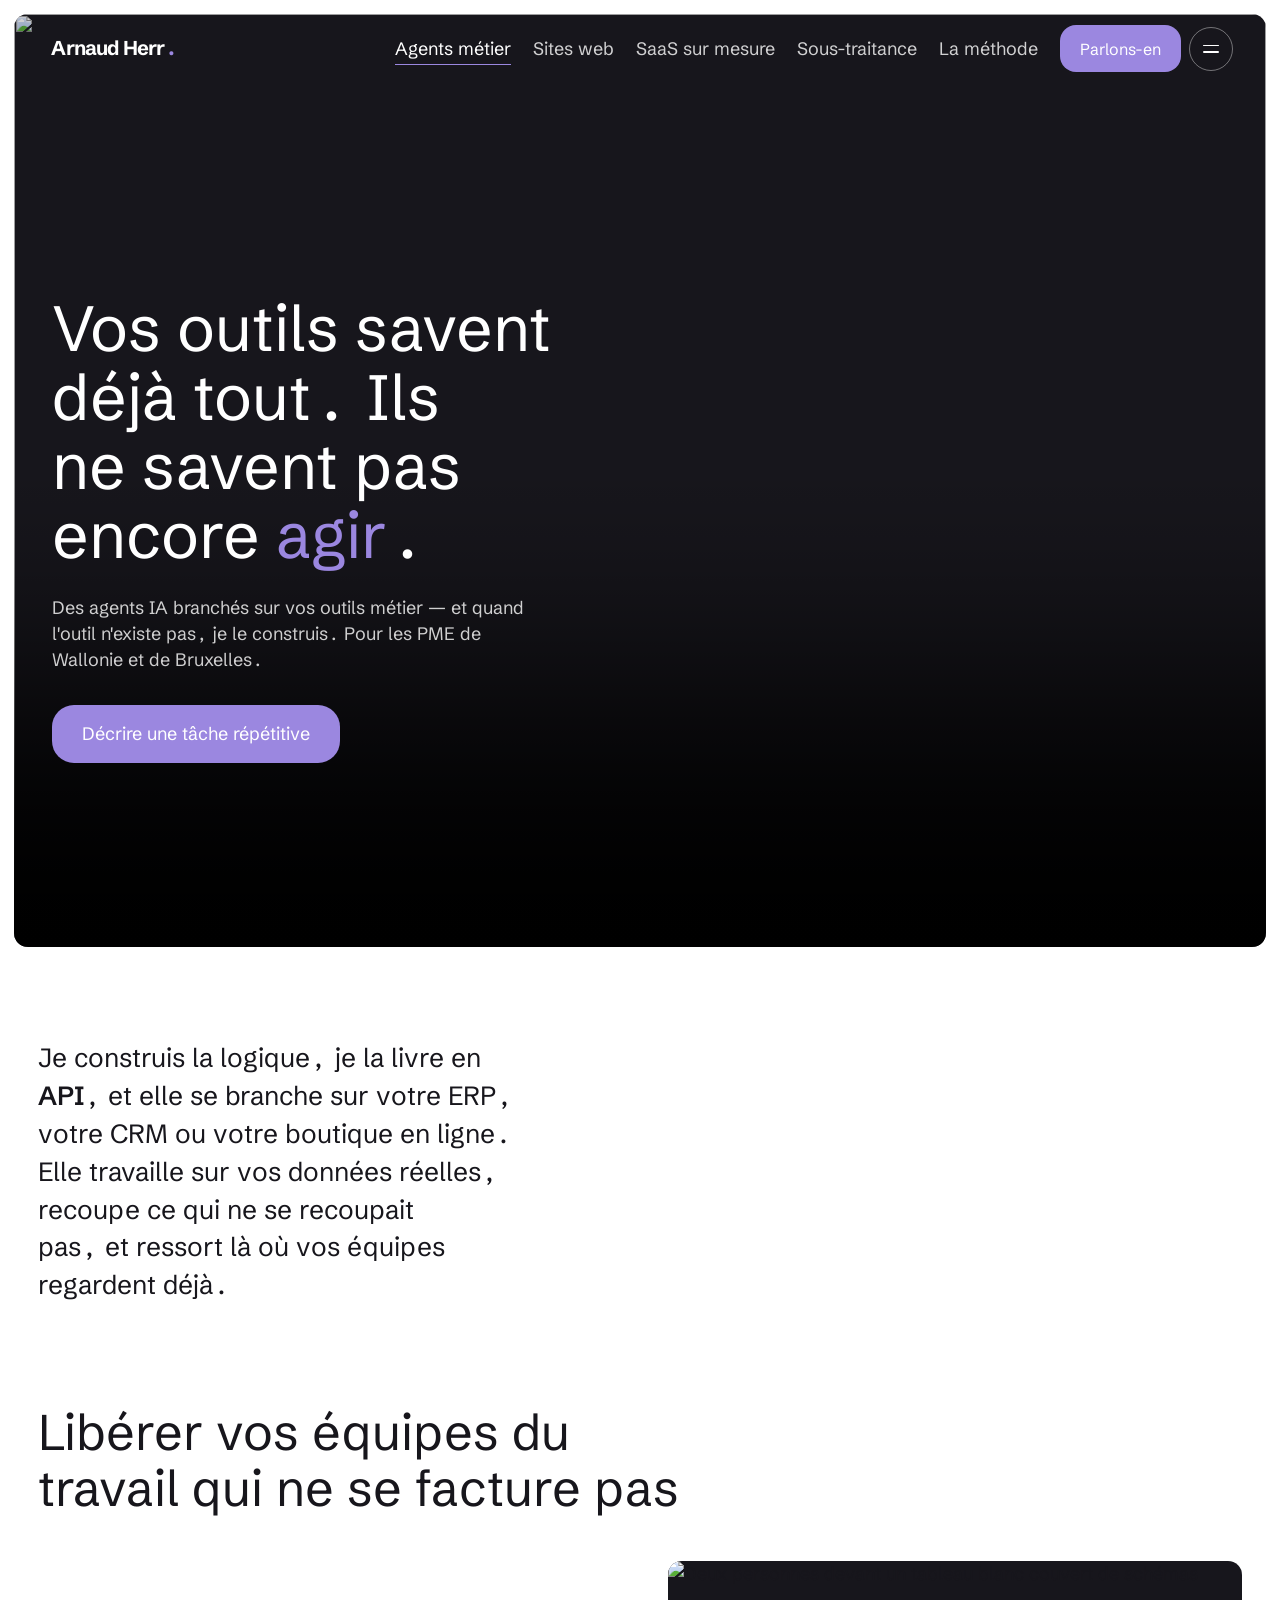
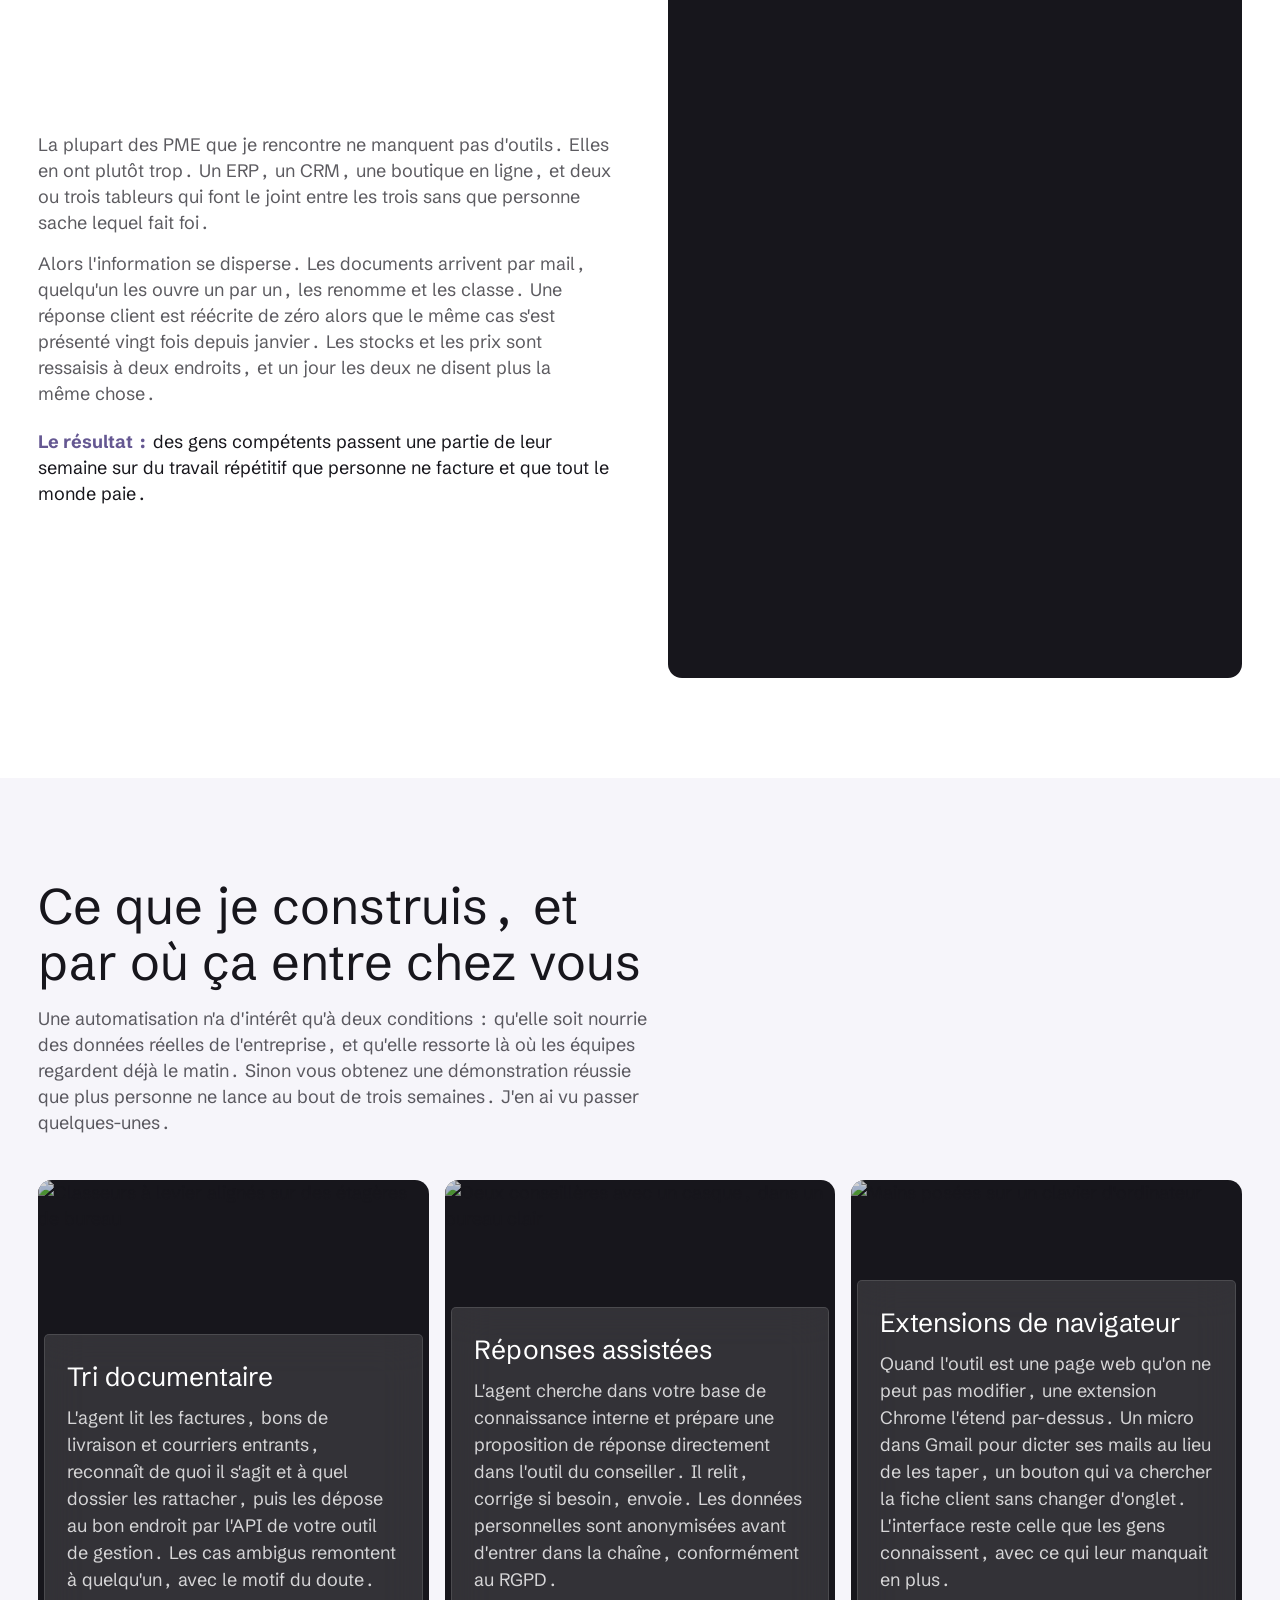
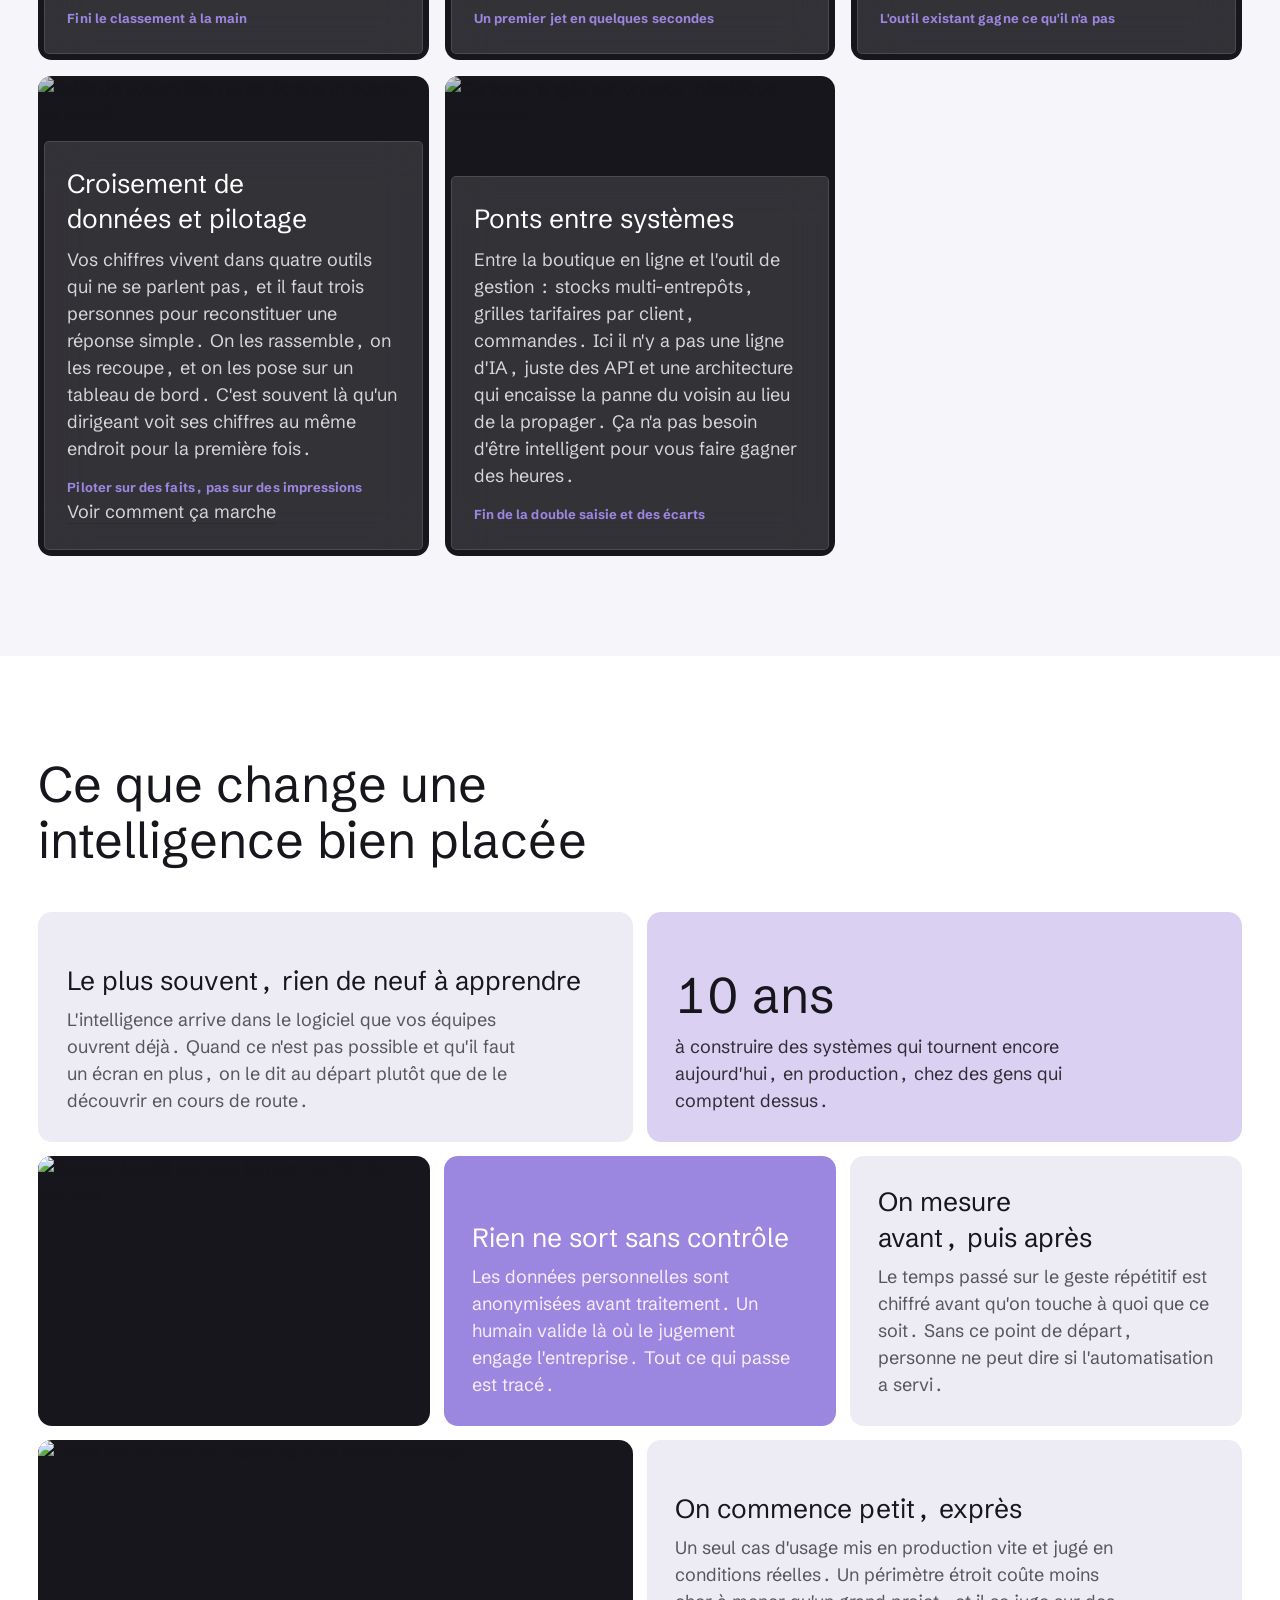
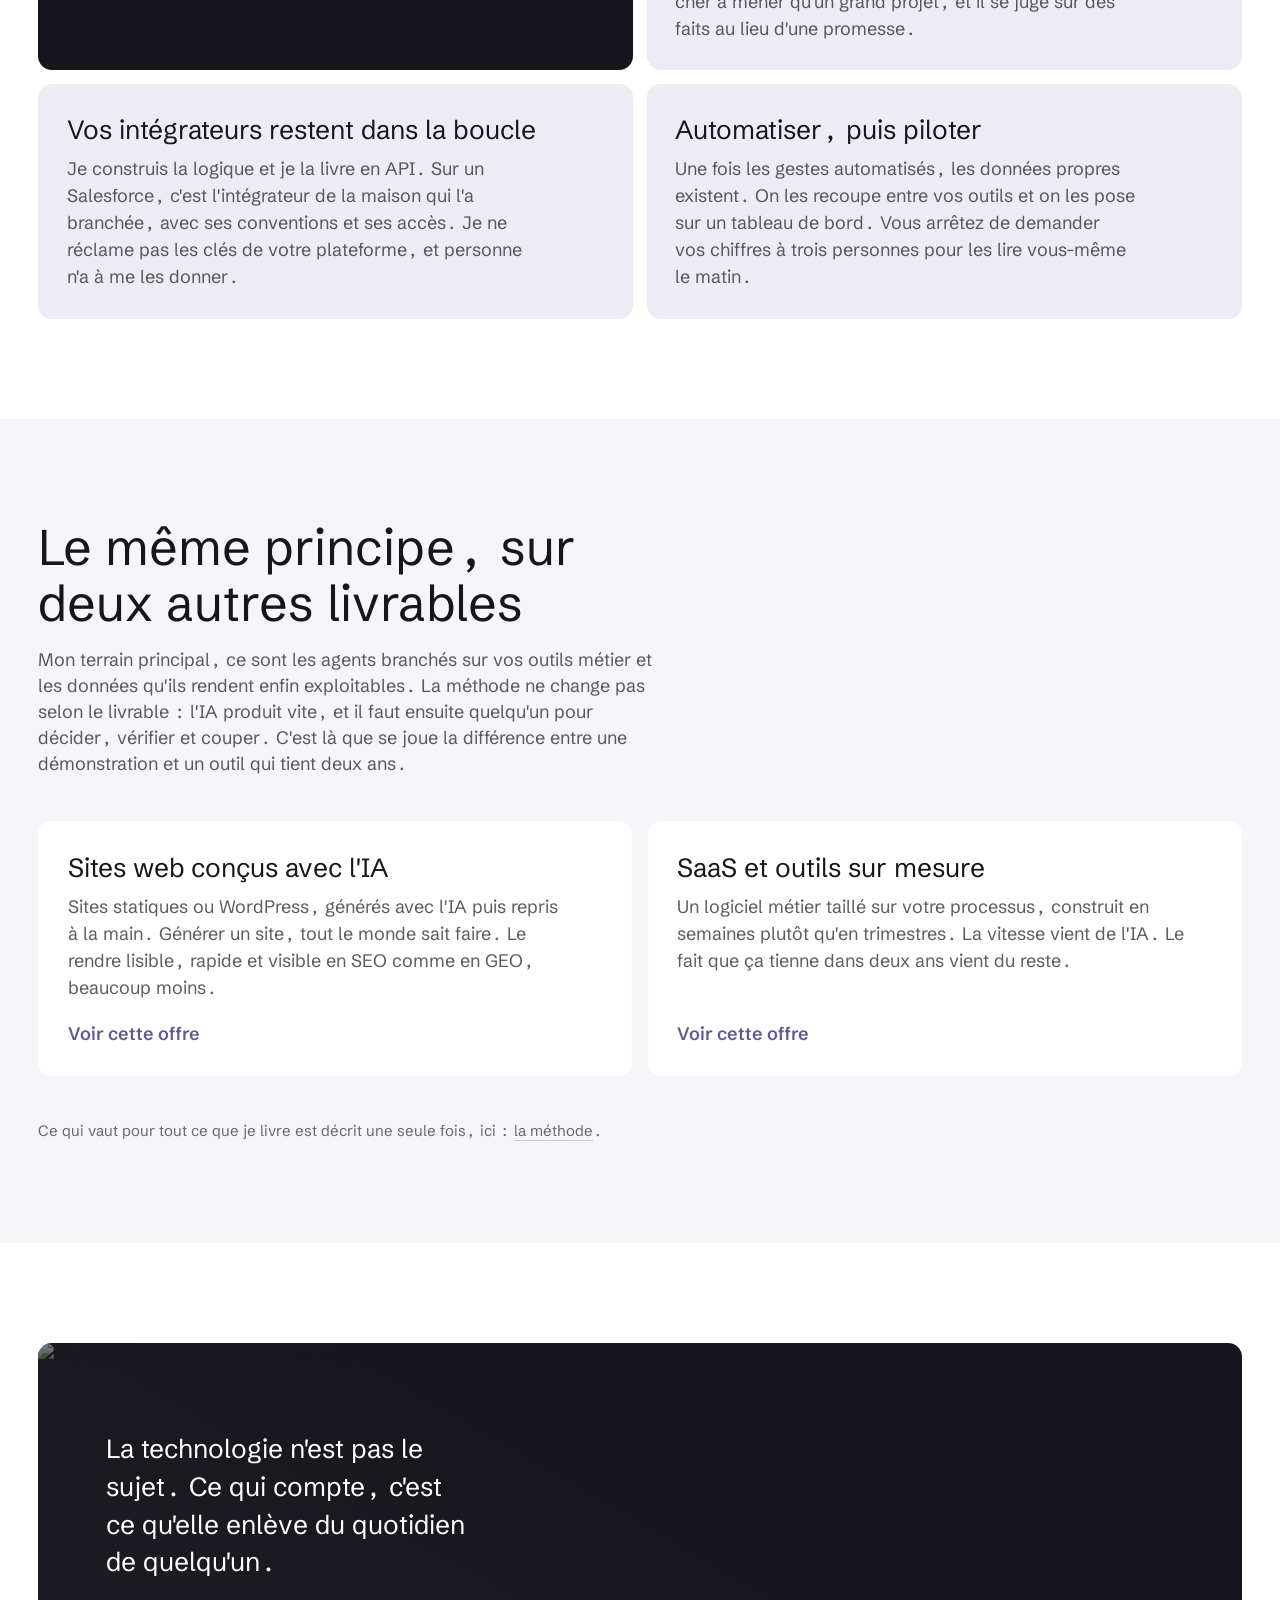
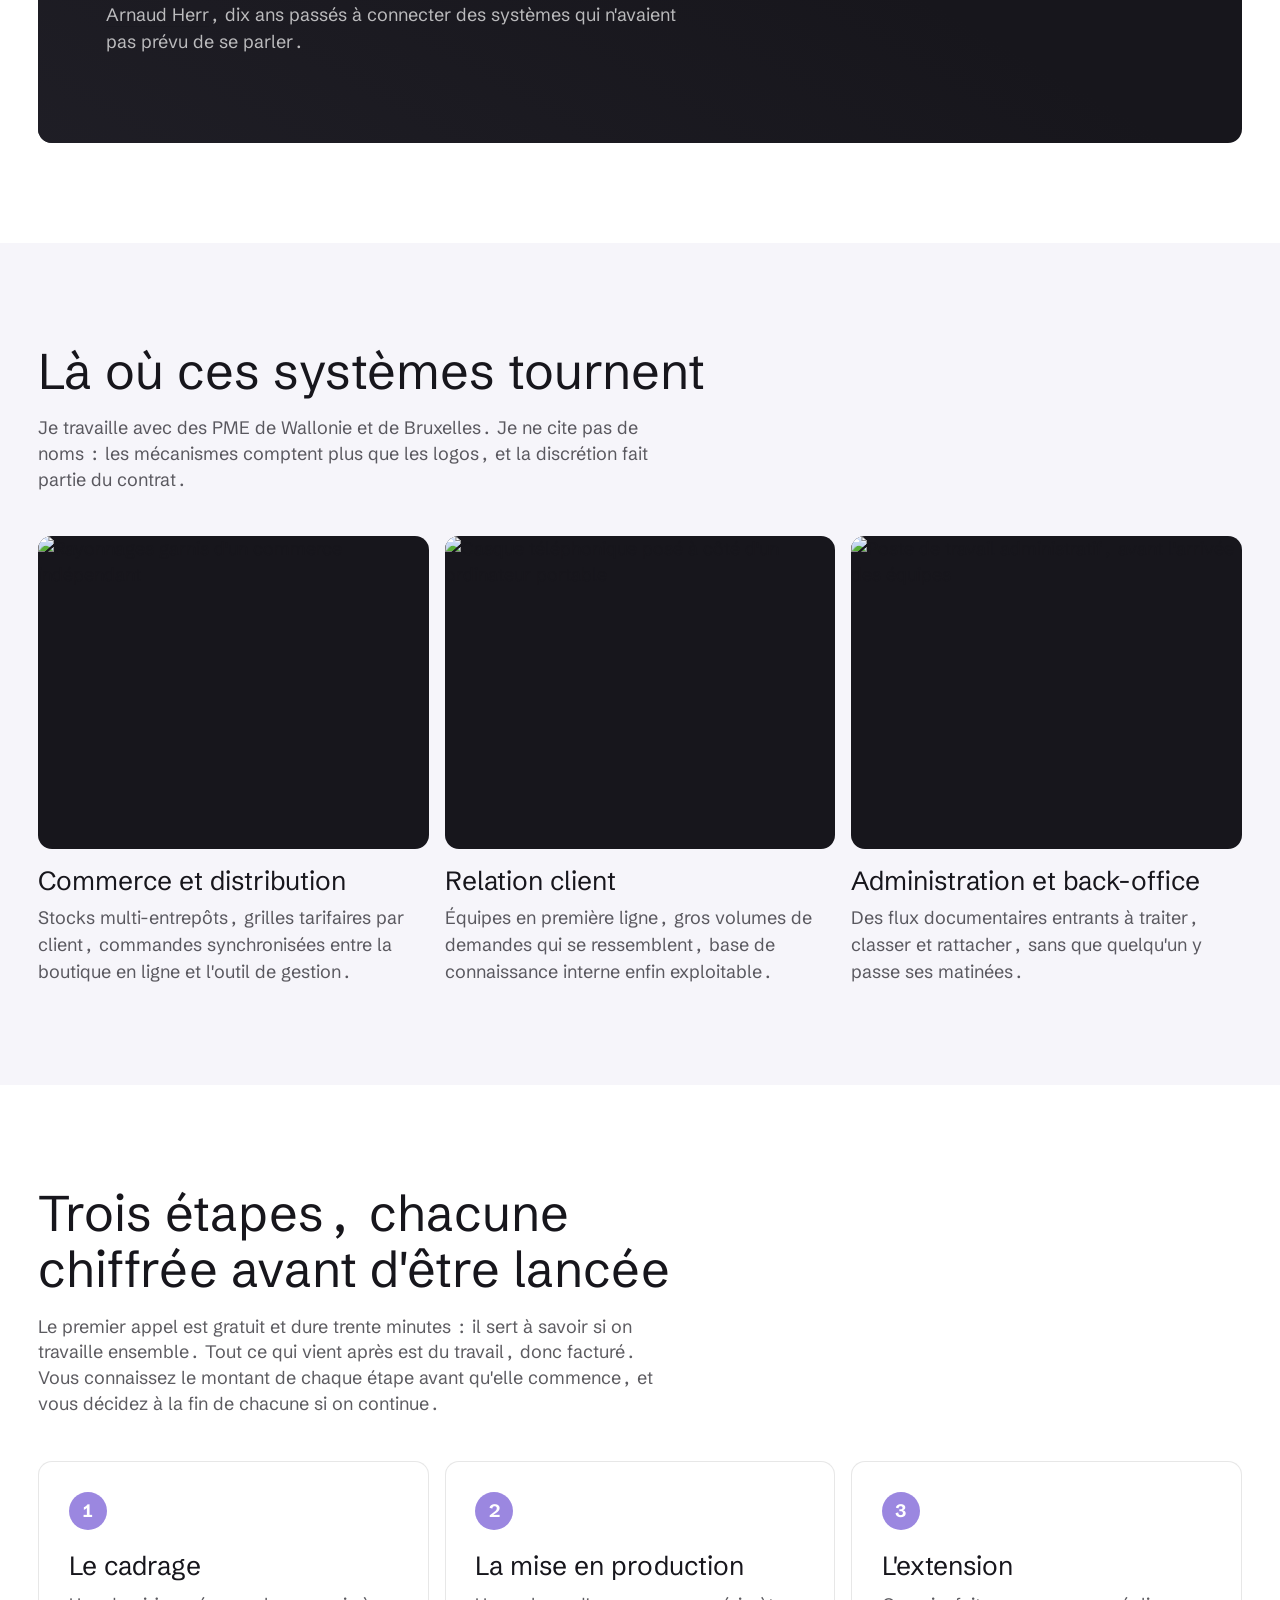
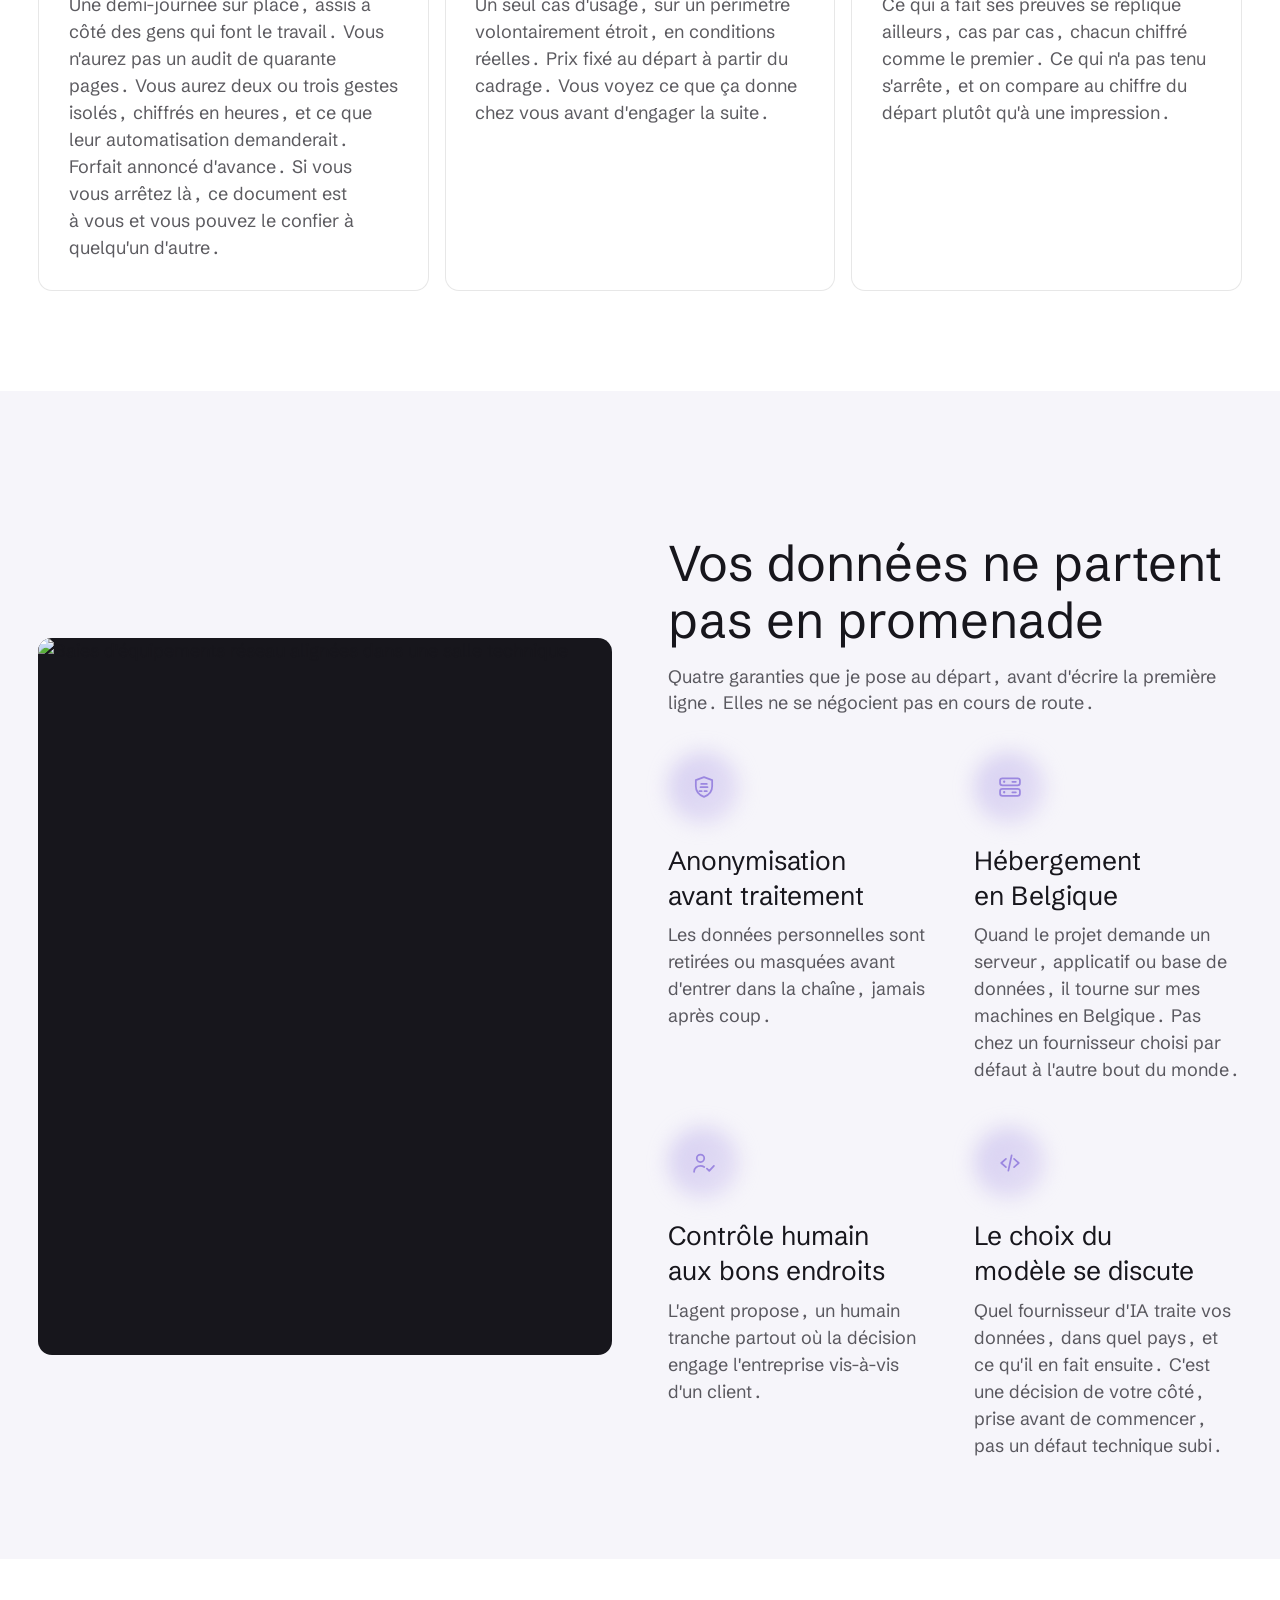
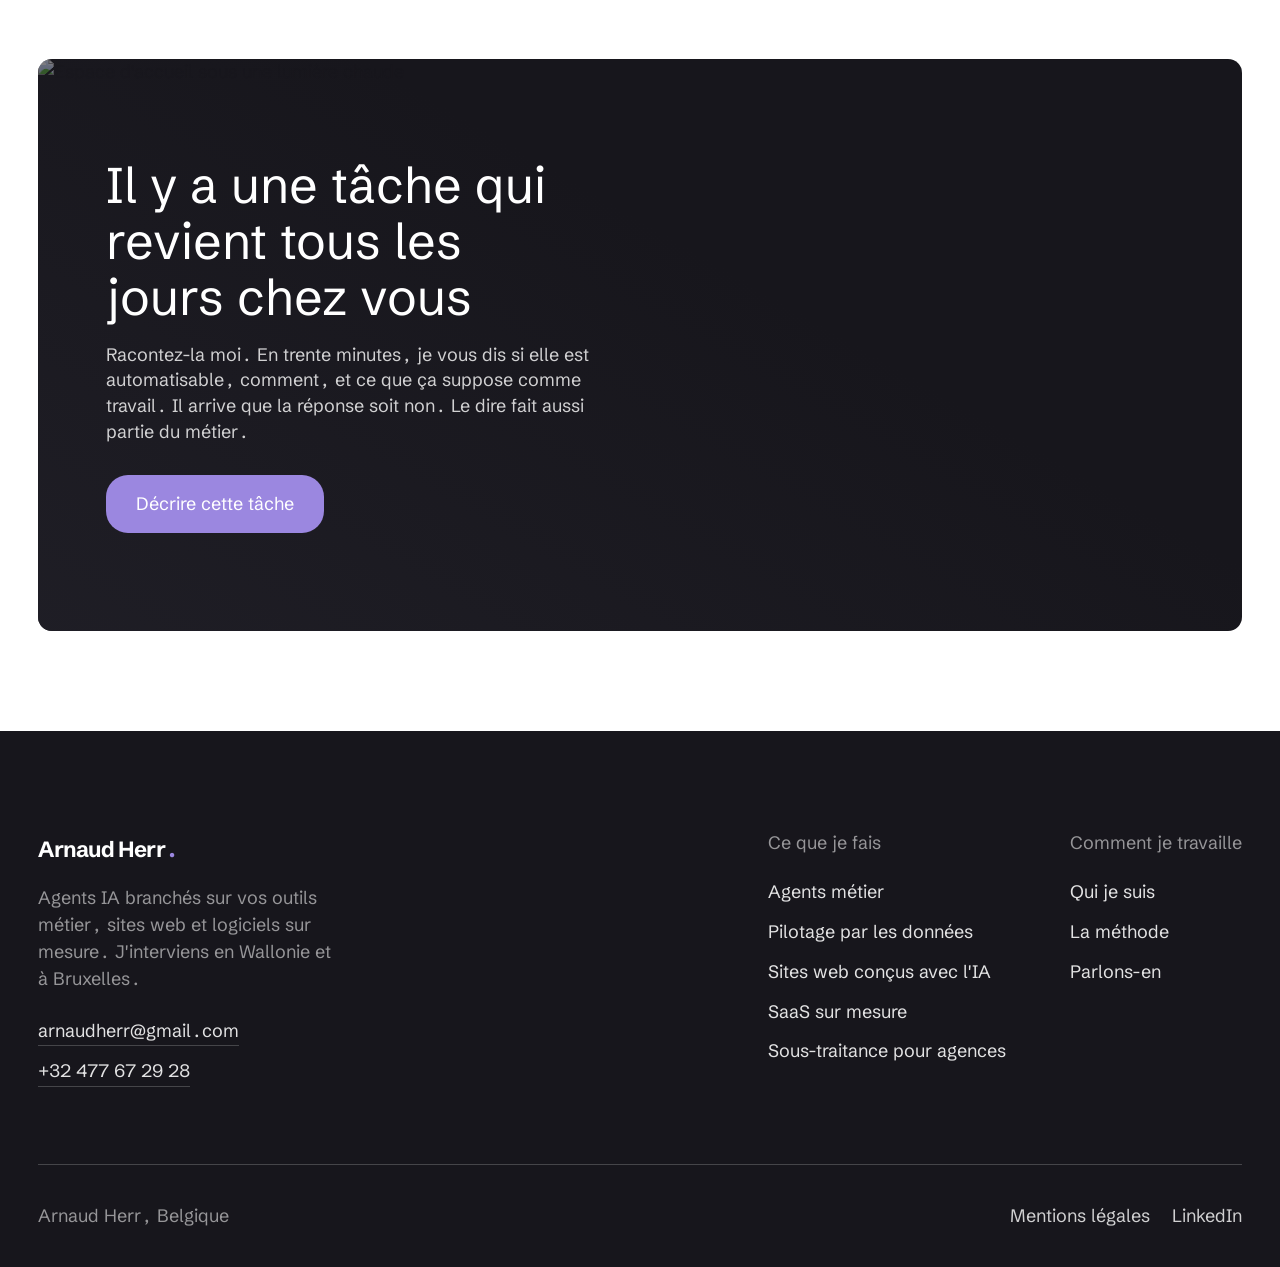
==== index.html @ 19b4d80e "Accueil : recentrer la vitrine sur le client final La rangée d'offres s'adressait à deux lecteurs à " ====
<!DOCTYPE html>
<html lang="fr">
<head>
<meta charset="UTF-8">
<meta name="viewport" content="width=device-width, initial-scale=1">
<meta name="color-scheme" content="light only">
<meta name="theme-color" content="#1B1B19">

<title>Agents IA pour ERP et CRM | Arnaud Herr, Belgique</title>
<meta name="description" content="Agents IA livrés en API pour ERP, CRM et boutique en ligne : tri documentaire, réponses assistées, extensions de navigateur, croisement de données et tableau de bord.">
<meta name="author" content="Arnaud Herr">
<meta name="robots" content="index, follow, max-image-preview:large, max-snippet:-1">

<!-- ⚠️ URL canonique du site : la seule valeur à changer si un nom de domaine
     propre remplace GitHub Pages (à répercuter dans sitemap.xml et robots.txt). -->
<link rel="canonical" href="https://paperstrip.github.io/website/">

<meta property="og:type" content="website">
<meta property="og:locale" content="fr_BE">
<meta property="og:site_name" content="Arnaud Herr">
<meta property="og:url" content="https://paperstrip.github.io/website/">
<meta property="og:title" content="Agents IA pour ERP et CRM | Arnaud Herr, Belgique">
<meta property="og:description" content="Agents IA livrés en API pour ERP, CRM et boutique en ligne : tri documentaire, réponses assistées, extensions de navigateur, croisement de données et tableau de bord.">
<meta property="og:image" content="https://paperstrip.github.io/website/assets/og.jpg">
<meta property="og:image:width" content="1200">
<meta property="og:image:height" content="630">
<meta property="og:image:alt" content="Arnaud Herr, agents IA branchés sur vos outils métier.">
<meta name="twitter:card" content="summary_large_image">
<meta name="twitter:title" content="Agents IA pour ERP et CRM | Arnaud Herr, Belgique">
<meta name="twitter:description" content="Agents IA livrés en API pour ERP, CRM et boutique en ligne : tri documentaire, réponses assistées, extensions de navigateur, croisement de données et tableau de bord.">
<meta name="twitter:image" content="https://paperstrip.github.io/website/assets/og.jpg">

<link rel="preload" href="assets/fonts/sg-latin.woff2" as="font" type="font/woff2" crossorigin>
<link rel="preconnect" href="https://images.unsplash.com" crossorigin>

<link rel="stylesheet" href="assets/site.css">

<script type="application/ld+json">
{
 "@context": "https://schema.org",
 "@graph": [
  {
   "@type": "WebSite",
   "@id": "https://paperstrip.github.io/website/#website",
   "url": "https://paperstrip.github.io/website/",
   "name": "Arnaud Herr",
   "inLanguage": "fr-BE",
   "publisher": {
    "@id": "https://paperstrip.github.io/website/#person"
   },
   "about": {
    "@id": "https://paperstrip.github.io/website/#service"
   }
  },
  {
   "@type": "Person",
   "@id": "https://paperstrip.github.io/website/#person",
   "name": "Arnaud Herr",
   "jobTitle": "Intégrateur d'agents IA et de systèmes métier",
   "description": "Basé en Belgique, dix ans à connecter des systèmes métier. Construit la logique agentique et la livre en API, que l'équipe ou l'intégrateur en place branche sur l'ERP, le CRM ou la boutique en ligne. Croise les données et les remonte sur un tableau de bord. Intervient en Wallonie et à Bruxelles.",
   "url": "https://paperstrip.github.io/website/",
   "email": "mailto:arnaudherr@gmail.com",
   "image": {
    "@type": "ImageObject",
    "url": "https://paperstrip.github.io/website/assets/og.jpg"
   },
   "sameAs": [
    "https://www.linkedin.com/in/arnaud-herr/"
   ],
   "address": {
    "@type": "PostalAddress",
    "addressCountry": "BE"
   },
   "nationality": {
    "@type": "Country",
    "name": "Belgique"
   },
   "knowsLanguage": [
    "fr"
   ],
   "knowsAbout": [
    "Intégration d'agents IA",
    "Automatisation des tâches répétitives",
    "ERP",
    "CRM",
    "Interopérabilité entre systèmes",
    "RGPD",
    "Développement de logiciels métier sur mesure",
    "WordPress",
    "Sites web statiques",
    "Référencement naturel",
    "Generative Engine Optimization"
   ],
   "telephone": "+32477672928"
  },
  {
   "@type": "ProfessionalService",
   "@id": "https://paperstrip.github.io/website/#service",
   "name": "Arnaud Herr, intégration d'agents IA",
   "description": "Intégration d'agents IA dans les outils métier existants : ERP, CRM, boutique en ligne. Sites web sur mesure et logiciels métier, pour PME en Belgique.",
   "url": "https://paperstrip.github.io/website/",
   "email": "mailto:arnaudherr@gmail.com",
   "image": {
    "@type": "ImageObject",
    "url": "https://paperstrip.github.io/website/assets/og.jpg"
   },
   "founder": {
    "@id": "https://paperstrip.github.io/website/#person"
   },
   "provider": {
    "@id": "https://paperstrip.github.io/website/#person"
   },
   "employee": {
    "@id": "https://paperstrip.github.io/website/#person"
   },
   "address": {
    "@type": "PostalAddress",
    "addressCountry": "BE"
   },
   "areaServed": [
    {
     "@type": "Country",
     "name": "Belgique"
    },
    {
     "@type": "AdministrativeArea",
     "name": "Wallonie"
    },
    {
     "@type": "AdministrativeArea",
     "name": "Région de Bruxelles-Capitale"
    }
   ],
   "availableLanguage": [
    "fr"
   ],
   "sameAs": [
    "https://www.linkedin.com/in/arnaud-herr/"
   ],
   "hasOfferCatalog": {
    "@type": "OfferCatalog",
    "name": "Domaines d'intervention",
    "itemListElement": [
     {
      "@type": "Offer",
      "itemOffered": {
       "@type": "Service",
       "name": "Tri documentaire automatisé",
       "description": "Un agent lit les documents entrants, les qualifie et les dépose au bon endroit dans l'ERP.",
       "areaServed": [
        {
         "@type": "Country",
         "name": "Belgique"
        },
        {
         "@type": "AdministrativeArea",
         "name": "Wallonie"
        },
        {
         "@type": "AdministrativeArea",
         "name": "Région de Bruxelles-Capitale"
        }
       ],
       "provider": {
        "@id": "https://paperstrip.github.io/website/#person"
       }
      }
     },
     {
      "@type": "Offer",
      "itemOffered": {
       "@type": "Service",
       "name": "Réponses client assistées par IA",
       "description": "Proposition de réponse générée depuis la base de connaissance interne, validée par un humain.",
       "areaServed": [
        {
         "@type": "Country",
         "name": "Belgique"
        },
        {
         "@type": "AdministrativeArea",
         "name": "Wallonie"
        },
        {
         "@type": "AdministrativeArea",
         "name": "Région de Bruxelles-Capitale"
        }
       ],
       "provider": {
        "@id": "https://paperstrip.github.io/website/#person"
       }
      }
     },
     {
      "@type": "Offer",
      "itemOffered": {
       "@type": "Service",
       "name": "Ponts entre systèmes",
       "description": "Synchronisation entre boutique en ligne et outil de gestion : stocks, prix, commandes.",
       "areaServed": [
        {
         "@type": "Country",
         "name": "Belgique"
        },
        {
         "@type": "AdministrativeArea",
         "name": "Wallonie"
        },
        {
         "@type": "AdministrativeArea",
         "name": "Région de Bruxelles-Capitale"
        }
       ],
       "provider": {
        "@id": "https://paperstrip.github.io/website/#person"
       }
      }
     },
     {
      "@type": "Offer",
      "itemOffered": {
       "@type": "Service",
       "name": "Sites web sur mesure conçus avec l'IA",
       "description": "Sites statiques ou WordPress générés avec l'IA puis repris à la main.",
       "url": "https://paperstrip.github.io/website/sites-web-ia/",
       "areaServed": [
        {
         "@type": "Country",
         "name": "Belgique"
        },
        {
         "@type": "AdministrativeArea",
         "name": "Wallonie"
        },
        {
         "@type": "AdministrativeArea",
         "name": "Région de Bruxelles-Capitale"
        }
       ],
       "provider": {
        "@id": "https://paperstrip.github.io/website/#person"
       }
      }
     },
     {
      "@type": "Offer",
      "itemOffered": {
       "@type": "Service",
       "name": "Logiciels métier sur mesure",
       "description": "Applications métier construites avec l'IA puis durcies : cas limites traités et tests là où une erreur coûte de l'argent.",
       "url": "https://paperstrip.github.io/website/saas-sur-mesure/",
       "areaServed": [
        {
         "@type": "Country",
         "name": "Belgique"
        },
        {
         "@type": "AdministrativeArea",
         "name": "Wallonie"
        },
        {
         "@type": "AdministrativeArea",
         "name": "Région de Bruxelles-Capitale"
        }
       ],
       "provider": {
        "@id": "https://paperstrip.github.io/website/#person"
       }
      }
     }
    ]
   },
   "telephone": "+32477672928"
  },
  {
   "@type": "WebPage",
   "@id": "https://paperstrip.github.io/website/#webpage",
   "url": "https://paperstrip.github.io/website/",
   "name": "Agents IA pour ERP et CRM | Arnaud Herr, Belgique",
   "description": "Agents IA livrés en API pour ERP, CRM et boutique en ligne : tri documentaire, réponses assistées, extensions de navigateur, croisement de données et tableau de bord.",
   "isPartOf": {
    "@id": "https://paperstrip.github.io/website/#website"
   },
   "inLanguage": "fr-BE",
   "dateModified": "2026-08-30T11:55:27+00:00",
   "primaryImageOfPage": {
    "@type": "ImageObject",
    "url": "https://paperstrip.github.io/website/assets/og.jpg",
    "width": 1200,
    "height": 630
   },
   "about": {
    "@id": "https://paperstrip.github.io/website/#service"
   }
  }
 ]
}
</script>
</head>
<body>

<a class="skip" href="#main">Aller au contenu</a>

<header class="site-header" id="siteHeader">
  <div class="wrap">
    <div class="nav-in">
      <a href="" class="logo">Arnaud Herr<span>.</span></a>
      <div class="nav-right">
        <nav class="nav-links" aria-label="Navigation principale">
          <a href="./" aria-current="page">Agents métier</a>
          <a href="sites-web-ia/">Sites web</a>
          <a href="saas-sur-mesure/">SaaS sur mesure</a>
          <a href="sous-traitance/">Sous-traitance</a>
          <a href="ia-maitrisee/">La méthode</a>
        </nav>
        <a href="contact/" class="btn btn-sm">Parlons-en</a>
        <button class="burger" id="burger" type="button" aria-expanded="false" aria-controls="megaMenu" aria-label="Ouvrir le menu">
          <span></span><span></span>
        </button>
      </div>
    </div>
    <div class="megamenu" id="megaMenu" role="dialog" aria-modal="true" aria-label="Menu principal" aria-hidden="true">
      <div class="wrap">
        <nav class="mega-nav" aria-label="Pages du site">
        <a href="./" class="mega-anim" aria-current="page">
          <span class="i">01</span>
          <span class="t">Agents métier</span>
          <span class="d">La logique agentique livrée en API, branchée sur vos outils métier.</span>
        </a>
        <a href="sites-web-ia/" class="mega-anim">
          <span class="i">02</span>
          <span class="t">Sites web</span>
          <span class="d">Statiques ou WordPress. Générés avec l'IA, puis repris à la main.</span>
        </a>
        <a href="saas-sur-mesure/" class="mega-anim">
          <span class="i">03</span>
          <span class="t">SaaS sur mesure</span>
          <span class="d">Un outil taillé sur votre processus, construit en semaines.</span>
        </a>
        <a href="sous-traitance/" class="mega-anim">
          <span class="i">04</span>
          <span class="t">Sous-traitance</span>
          <span class="d">Renfort technique en marque blanche pour agences et sociétés de services.</span>
        </a>
        <a href="ia-maitrisee/" class="mega-anim">
          <span class="i">05</span>
          <span class="t">La méthode</span>
          <span class="d">La méthode derrière les offres : diriger, contraindre, vérifier, couper.</span>
        </a>
        <a href="a-propos/" class="mega-anim">
          <span class="i">06</span>
          <span class="t">Qui je suis</span>
          <span class="d">Dix ans à connecter des systèmes métier, en Wallonie et à Bruxelles.</span>
        </a>
        <a href="contact/" class="mega-anim">
          <span class="i">07</span>
          <span class="t">Parlons-en</span>
          <span class="d">Trente minutes au téléphone, une réponse franche, sans engagement.</span>
        </a>
        </nav>
        <div class="mega-apart">
          <span class="lbl">Notre produit</span>
          <a href="pilotage-donnees/" class="mega-anim">
            <span class="t">Pilotage par les données</span>
            <span class="d">Vos chiffres croisés avec le contexte extérieur, interrogeables en français.</span>
          </a>
        </div>
        <div class="mega-foot">
          <div>
            <p class="lbl">Écrire</p>
            <a href="mailto:arnaudherr@gmail.com">arnaudherr@gmail.com</a>
          </div>
          <div>
            <p class="lbl">Appeler</p>
            <a href="tel:+32477672928">+32 477 67 29 28</a>
          </div>
          <div>
            <p class="lbl">Suivre</p>
            <a href="https://www.linkedin.com/in/arnaud-herr/" rel="noopener">LinkedIn</a>
          </div>
          <div>
            <p class="lbl">Basé en</p>
            <span>Belgique</span>
          </div>
        </div>
      </div>
    </div>
  </div>
</header>

<main id="main">

  <section class="hero" aria-labelledby="hero-title">
    <div class="hero-bg">
      <img src="https://images.unsplash.com/photo-1680781336783-8382d382e892?auto=format&fit=crop&w=1900&q=80"
           width="1900" height="1267" fetchpriority="high" decoding="async" referrerpolicy="no-referrer" alt="">
    </div>

    <div class="hero-content">
      <div class="wrap">
        <h1 id="hero-title" data-rv>Vos outils savent déjà tout. Ils ne savent pas encore <em>agir</em>.</h1>

        <p class="hero-line" data-rv>Des agents IA branchés sur vos outils métier — et quand l'outil
        n'existe pas, je le construis. Pour les PME de Wallonie et de Bruxelles.</p>

        <p data-rv><a href="contact/" class="btn btn-block">Décrire une tâche répétitive</a></p>
      </div>
    </div>

  </section>

  <div class="wrap subline">
    <p data-rv>Je construis la logique, je la livre en <b>API</b>, et elle se branche sur votre ERP, votre CRM ou votre boutique en ligne. Elle travaille sur vos données réelles, recoupe ce qui ne se recoupait pas, et ressort là où vos équipes regardent déjà.</p>
  </div>

  <section id="constat" aria-labelledby="constat-title">
    <div class="wrap">
      <h2 class="sec-head" id="constat-title" data-rv>Libérer vos équipes du travail qui ne se facture pas</h2>
      <div class="duo">
        <div class="prose" data-rv>
          <p>La plupart des PME que je rencontre ne manquent pas d'outils. Elles en ont plutôt trop. Un ERP, un CRM, une boutique en ligne, et deux ou trois tableurs qui font le joint entre les trois sans que personne sache lequel fait foi.</p>
          <p>Alors l'information se disperse. Les documents arrivent par mail, quelqu'un les ouvre un par un, les renomme et les classe. Une réponse client est réécrite de zéro alors que le même cas s'est présenté vingt fois depuis janvier. Les stocks et les prix sont ressaisis à deux endroits, et un jour les deux ne disent plus la même chose.</p>
          <p class="res"><b>Le résultat :</b> des gens compétents passent une partie de leur semaine sur du travail répétitif que personne ne facture et que tout le monde paie.</p>
        </div>
        <div class="shot shot-4x5" data-rv="img">
          <img src="https://images.unsplash.com/photo-1532622785990-d2c36a76f5a6?auto=format&fit=crop&w=1000&q=80"
               width="1000" height="1250" loading="lazy" decoding="async" referrerpolicy="no-referrer"
               alt="Deux personnes devant un tableau blanc couvert de schémas">
        </div>
      </div>
    </div>
  </section>

  <section class="sec-soft" id="faire" aria-labelledby="faire-title">
    <div class="wrap">
      <h2 class="sec-head" id="faire-title" data-rv>Ce que je construis, et par où ça entre chez vous</h2>
      <p class="lead" data-rv>Une automatisation n'a d'intérêt qu'à deux conditions : qu'elle soit nourrie des données réelles de l'entreprise, et qu'elle ressorte là où les équipes regardent déjà le matin. Sinon vous obtenez une démonstration réussie que plus personne ne lance au bout de trois semaines. J'en ai vu passer quelques-unes.</p>
      <p class="rail-hint">← Faites glisser</p>

      <ul class="rail">
        <li class="pcard" data-rv>
          <img src="https://images.unsplash.com/photo-1544396821-4dd40b938ad3?auto=format&fit=crop&w=900&q=80"
               width="900" height="1200" loading="lazy" decoding="async" referrerpolicy="no-referrer"
               alt="Classeurs à levier alignés sur des étagères de bureau">
          <div class="pcard-panel">
            <h3>Tri documentaire</h3>
            <p>L'agent lit les factures, bons de livraison et courriers entrants, reconnaît de quoi il s'agit et à quel dossier les rattacher, puis les dépose au bon endroit par l'API de votre outil de gestion. Les cas ambigus remontent à quelqu'un, avec le motif du doute.</p>
            <p class="out">Fini le classement à la main</p>
          </div>
        </li>

        <li class="pcard" data-rv>
          <img src="https://images.unsplash.com/photo-1626863905121-3b0c0ed7b94c?auto=format&fit=crop&w=900&q=80"
               width="900" height="1200" loading="lazy" decoding="async" referrerpolicy="no-referrer"
               alt="Deux conseillères avec un casque, dans un bureau clair">
          <div class="pcard-panel">
            <h3>Réponses assistées</h3>
            <p>L'agent cherche dans votre base de connaissance interne et prépare une proposition de réponse directement dans l'outil du conseiller. Il relit, corrige si besoin, envoie. Les données personnelles sont anonymisées avant d'entrer dans la chaîne, conformément au RGPD.</p>
            <p class="out">Un premier jet en quelques secondes</p>
          </div>
        </li>

        <li class="pcard" data-rv>
          <img src="https://images.unsplash.com/photo-1598007805442-51d4c5f83236?auto=format&fit=crop&w=900&q=80"
               width="900" height="1200" loading="lazy" decoding="async" referrerpolicy="no-referrer"
               alt="Mains posées sur un clavier d'ordinateur">
          <div class="pcard-panel">
            <h3>Extensions de navigateur</h3>
            <p>Quand l'outil est une page web qu'on ne peut pas modifier, une extension Chrome l'étend par-dessus. Un micro dans Gmail pour dicter ses mails au lieu de les taper, un bouton qui va chercher la fiche client sans changer d'onglet. L'interface reste celle que les gens connaissent, avec ce qui leur manquait en plus.</p>
            <p class="out">L'outil existant gagne ce qu'il n'a pas</p>
          </div>
        </li>

        <li class="pcard" data-rv>
          <img src="https://images.unsplash.com/photo-1639313521811-fdfb1c040ddb?auto=format&fit=crop&w=900&q=80"
               width="900" height="1200" loading="lazy" decoding="async" referrerpolicy="no-referrer"
               alt="Salle de supervision avec écrans et postes de travail">
          <div class="pcard-panel">
            <h3>Croisement de données et pilotage</h3>
            <p>Vos chiffres vivent dans quatre outils qui ne se parlent pas, et il faut trois personnes pour reconstituer une réponse simple. On les rassemble, on les recoupe, et on les pose sur un tableau de bord. C'est souvent là qu'un dirigeant voit ses chiffres au même endroit pour la première fois.</p>
            <p class="out">Piloter sur des faits, pas sur des impressions</p>
            <p><a class="lnk" href="pilotage-donnees/">Voir comment ça marche</a></p>
          </div>
        </li>

        <li class="pcard" data-rv>
          <img src="https://images.unsplash.com/photo-1587293852726-70cdb56c2866?auto=format&fit=crop&w=900&q=80"
               width="900" height="1200" loading="lazy" decoding="async" referrerpolicy="no-referrer"
               alt="Cartons rangés sur un rack métallique d'entrepôt">
          <div class="pcard-panel">
            <h3>Ponts entre systèmes</h3>
            <p>Entre la boutique en ligne et l'outil de gestion : stocks multi-entrepôts, grilles tarifaires par client, commandes. Ici il n'y a pas une ligne d'IA, juste des API et une architecture qui encaisse la panne du voisin au lieu de la propager. Ça n'a pas besoin d'être intelligent pour vous faire gagner des heures.</p>
            <p class="out">Fin de la double saisie et des écarts</p>
          </div>
        </li>
      </ul>
    </div>
  </section>

  <section aria-labelledby="change-title">
    <div class="wrap">
      <h2 class="sec-head" id="change-title" data-rv>Ce que change une intelligence bien placée</h2>

      <div class="bento">
        <article class="b b-3" data-rv>
          <div>
            <h3>Le plus souvent, rien de neuf à apprendre</h3>
            <p>L'intelligence arrive dans le logiciel que vos équipes ouvrent déjà. Quand ce n'est pas possible et qu'il faut un écran en plus, on le dit au départ plutôt que de le découvrir en cours de route.</p>
          </div>
        </article>

        <article class="b b-ink b-3" data-rv>
          <div>
            <p class="big">10 ans</p>
            <p>à construire des systèmes qui tournent encore aujourd'hui, en production, chez des gens qui comptent dessus.</p>
          </div>
        </article>

        <div class="b b-photo b-2" data-rv="img">
          <img src="https://images.unsplash.com/photo-1523380262778-076eb862d38f?auto=format&fit=crop&w=800&q=80"
               width="800" height="1000" loading="lazy" decoding="async" referrerpolicy="no-referrer"
               alt="Bureau éclairé par une lampe, en fin de journée">
        </div>

        <article class="b b-coral b-2" data-rv>
          <div>
            <h3>Rien ne sort sans contrôle</h3>
            <p>Les données personnelles sont anonymisées avant traitement. Un humain valide là où le jugement engage l'entreprise. Tout ce qui passe est tracé.</p>
          </div>
        </article>

        <article class="b b-2" data-rv>
          <div>
            <h3>On mesure avant, puis après</h3>
            <p>Le temps passé sur le geste répétitif est chiffré avant qu'on touche à quoi que ce soit. Sans ce point de départ, personne ne peut dire si l'automatisation a servi.</p>
          </div>
        </article>

        <div class="b b-photo b-3" data-rv="img">
          <img src="https://images.unsplash.com/photo-1517048676732-d65bc937f952?auto=format&fit=crop&w=1200&q=80"
               width="1200" height="800" loading="lazy" decoding="async" referrerpolicy="no-referrer"
               alt="Table de réunion couverte de documents annotés">
        </div>

        <article class="b b-3" data-rv>
          <div>
            <h3>On commence petit, exprès</h3>
            <p>Un seul cas d'usage mis en production vite et jugé en conditions réelles. Un périmètre étroit coûte moins cher à mener qu'un grand projet, et il se juge sur des faits au lieu d'une promesse.</p>
          </div>
        </article>

        <article class="b b-3" data-rv>
          <div>
            <h3>Vos intégrateurs restent dans la boucle</h3>
            <p>Je construis la logique et je la livre en API. Sur un Salesforce, c'est l'intégrateur de la maison qui l'a branchée, avec ses conventions et ses accès. Je ne réclame pas les clés de votre plateforme, et personne n'a à me les donner.</p>
          </div>
        </article>

        <article class="b b-3" data-rv>
          <div>
            <h3>Automatiser, puis piloter</h3>
            <p>Une fois les gestes automatisés, les données propres existent. On les recoupe entre vos outils et on les pose sur un tableau de bord. Vous arrêtez de demander vos chiffres à trois personnes pour les lire vous-même le matin.</p>
          </div>
        </article>
      </div>
    </div>
  </section>

  <section class="sec-soft" aria-labelledby="offres-title">
    <div class="wrap">
      <h2 class="sec-head" id="offres-title" data-rv>Le même principe, sur deux autres livrables</h2>
      <p class="lead" data-rv>Mon terrain principal, ce sont les agents branchés sur vos outils métier et les données
      qu'ils rendent enfin exploitables. La méthode ne change pas selon le livrable : l'IA produit vite, et il faut
      ensuite quelqu'un pour décider, vérifier et couper. C'est là que se joue la différence entre une démonstration
      et un outil qui tient deux ans.</p>

      <div class="offers">
        <a class="offer" href="sites-web-ia/" data-rv>
          <h3>Sites web conçus avec l'IA</h3>
          <p>Sites statiques ou WordPress, générés avec l'IA puis repris à la main. Générer un site, tout le monde
          sait faire. Le rendre lisible, rapide et visible en SEO comme en GEO, beaucoup moins.</p>
          <span class="go">Voir cette offre</span>
        </a>
        <a class="offer" href="saas-sur-mesure/" data-rv>
          <h3>SaaS et outils sur mesure</h3>
          <p>Un logiciel métier taillé sur votre processus, construit en semaines plutôt qu'en trimestres. La
          vitesse vient de l'IA. Le fait que ça tienne dans deux ans vient du reste.</p>
          <span class="go">Voir cette offre</span>
        </a>
      </div>

      <p class="mention" data-rv>Ce qui vaut pour tout ce que je livre est décrit une seule fois, ici :
      <a class="lnk" href="ia-maitrisee/">la méthode</a>.</p>
    </div>
  </section>

  <section aria-label="Manifeste">
    <div class="wrap">
      <figure class="mani" data-rv>
        <img src="https://images.unsplash.com/photo-1631193816258-28b44b21e78b?auto=format&fit=crop&w=1800&q=80"
             width="1800" height="1200" loading="lazy" decoding="async" referrerpolicy="no-referrer"
             alt="Plateau de bureaux en enfilade sous une lumière naturelle">
        <blockquote>
          <p>La technologie n'est pas le sujet. Ce qui compte, c'est ce qu'elle enlève du quotidien de quelqu'un.</p>
          <footer><a class="lnk" href="a-propos/">Arnaud Herr</a>, dix ans passés à connecter des systèmes qui n'avaient pas prévu de se parler.</footer>
        </blockquote>
      </figure>
    </div>
  </section>

  <section class="sec-soft" aria-labelledby="terrains-title">
    <div class="wrap">
      <h2 class="sec-head" id="terrains-title" data-rv>Là où ces systèmes tournent</h2>
      <p class="lead" data-rv>Je travaille avec des PME de Wallonie et de Bruxelles. Je ne cite pas de noms : les mécanismes comptent plus que les logos, et la discrétion fait partie du contrat.</p>
      <p class="rail-hint">← Faites glisser</p>

      <ul class="rail terr">
        <li data-rv>
          <div class="shot">
            <img src="https://images.unsplash.com/photo-1737926538006-946fe1d30c0a?auto=format&fit=crop&w=900&q=80"
                 width="900" height="720" loading="lazy" decoding="async" referrerpolicy="no-referrer"
                 alt="Rayonnages garnis d'un commerce indépendant">
          </div>
          <h3>Commerce et distribution</h3>
          <p>Stocks multi-entrepôts, grilles tarifaires par client, commandes synchronisées entre la boutique en ligne et l'outil de gestion.</p>
        </li>
        <li data-rv>
          <div class="shot">
            <img src="https://images.unsplash.com/photo-1553775282-20af80779df7?auto=format&fit=crop&w=900&q=80"
                 width="900" height="720" loading="lazy" decoding="async" referrerpolicy="no-referrer"
                 alt="Casque téléphonique posé à côté d'un ordinateur portable">
          </div>
          <h3>Relation client</h3>
          <p>Équipes en première ligne, gros volumes de demandes qui se ressemblent, base de connaissance interne enfin exploitable.</p>
        </li>
        <li data-rv>
          <div class="shot">
            <img src="https://images.unsplash.com/photo-1542081403278-ba5973c25c7a?auto=format&fit=crop&w=900&q=80"
                 width="900" height="720" loading="lazy" decoding="async" referrerpolicy="no-referrer"
                 alt="Poste de travail administratif, avant l'arrivée des équipes">
          </div>
          <h3>Administration et back-office</h3>
          <p>Des flux documentaires entrants à traiter, classer et rattacher, sans que quelqu'un y passe ses matinées.</p>
        </li>
      </ul>
    </div>
  </section>

  <section id="methode" aria-labelledby="methode-title">
    <div class="wrap">
      <h2 class="sec-head" id="methode-title" data-rv>Trois étapes, chacune chiffrée avant d'être lancée</h2>
      <p class="lead" data-rv>Le premier appel est gratuit et dure trente minutes : il sert à savoir si on travaille
      ensemble. Tout ce qui vient après est du travail, donc facturé. Vous connaissez le montant de chaque étape
      avant qu'elle commence, et vous décidez à la fin de chacune si on continue.</p>
      <ol class="rail">
        <li class="step" data-rv>
          <p class="n" aria-hidden="true">1</p>
          <h3>Le cadrage</h3>
          <p>Une demi-journée sur place, assis à côté des gens qui font le travail. Vous n'aurez pas un audit de quarante pages. Vous aurez deux ou trois gestes isolés, chiffrés en heures, et ce que leur automatisation demanderait. Forfait annoncé d'avance. Si vous vous arrêtez là, ce document est à vous et vous pouvez le confier à quelqu'un d'autre.</p>
        </li>
        <li class="step" data-rv>
          <p class="n" aria-hidden="true">2</p>
          <h3>La mise en production</h3>
          <p>Un seul cas d'usage, sur un périmètre volontairement étroit, en conditions réelles. Prix fixé au départ à partir du cadrage. Vous voyez ce que ça donne chez vous avant d'engager la suite.</p>
        </li>
        <li class="step" data-rv>
          <p class="n" aria-hidden="true">3</p>
          <h3>L'extension</h3>
          <p>Ce qui a fait ses preuves se réplique ailleurs, cas par cas, chacun chiffré comme le premier. Ce qui n'a pas tenu s'arrête, et on compare au chiffre du départ plutôt qu'à une impression.</p>
        </li>
      </ol>
    </div>
  </section>

  <section class="sec-soft" aria-labelledby="cadre-title">
    <div class="wrap">
      <div class="duo duo--reverse">
        <div>
          <h2 class="sec-head" id="cadre-title" data-rv>Vos données ne partent pas en promenade</h2>
          <p class="lead" data-rv>Quatre garanties que je pose au départ, avant d'écrire la première ligne.
          Elles ne se négocient pas en cours de route.</p>

          <div class="benefits">
            <div class="benefit" data-rv>
              <div class="benefit__illu"><svg viewBox="0 0 24 24" fill="none" aria-hidden="true"><path d="M12 3.5l7 2.6v5.3c0 4.3-2.9 7.6-7 9.1-4.1-1.5-7-4.8-7-9.1V6.1l7-2.6Z" stroke="currentColor" stroke-width="1.5" stroke-linejoin="round"/><path d="M9 12.2h6M9.6 9.4h4.8" stroke="currentColor" stroke-width="1.5" stroke-linecap="round"/><path d="M8 15.6h8" stroke="currentColor" stroke-width="1.5" stroke-linecap="round" stroke-dasharray="2 2.4"/></svg></div>
              <h3>Anonymisation avant traitement</h3>
              <p>Les données personnelles sont retirées ou masquées avant d'entrer dans la chaîne, jamais
              après coup.</p>
            </div>
            <div class="benefit" data-rv>
              <div class="benefit__illu"><svg viewBox="0 0 24 24" fill="none" aria-hidden="true"><rect x="3.5" y="4.5" width="17" height="6" rx="2" stroke="currentColor" stroke-width="1.5"/><rect x="3.5" y="13.5" width="17" height="6" rx="2" stroke="currentColor" stroke-width="1.5"/><path d="M7 7.5h.01M7 16.5h.01" stroke="currentColor" stroke-width="2" stroke-linecap="round"/><path d="M14 7.5h3M14 16.5h3" stroke="currentColor" stroke-width="1.5" stroke-linecap="round"/></svg></div>
              <h3>Hébergement en Belgique</h3>
              <p>Quand le projet demande un serveur, applicatif ou base de données, il tourne sur mes machines
              en Belgique. Pas chez un fournisseur choisi par défaut à l'autre bout du monde.</p>
            </div>
            <div class="benefit" data-rv>
              <div class="benefit__illu"><svg viewBox="0 0 24 24" fill="none" aria-hidden="true"><circle cx="9" cy="8" r="3.2" stroke="currentColor" stroke-width="1.5"/><path d="M3.5 19.5c0-3 2.5-5 5.5-5 1.2 0 2.3.3 3.2.9" stroke="currentColor" stroke-width="1.5" stroke-linecap="round"/><path d="M14.5 16.8l2 2 4-4.3" stroke="currentColor" stroke-width="1.5" stroke-linecap="round" stroke-linejoin="round"/></svg></div>
              <h3>Contrôle humain aux bons endroits</h3>
              <p>L'agent propose, un humain tranche partout où la décision engage l'entreprise vis-à-vis d'un
              client.</p>
            </div>
            <div class="benefit" data-rv>
              <div class="benefit__illu"><svg viewBox="0 0 24 24" fill="none" aria-hidden="true"><path d="M8.5 8.5L4.5 12l4 3.5M15.5 8.5l4 3.5-4 3.5" stroke="currentColor" stroke-width="1.5" stroke-linecap="round" stroke-linejoin="round"/><path d="M13.4 5.5l-2.8 13" stroke="currentColor" stroke-width="1.5" stroke-linecap="round"/></svg></div>
              <h3>Le choix du modèle se discute</h3>
              <p>Quel fournisseur d'IA traite vos données, dans quel pays, et ce qu'il en fait ensuite. C'est
              une décision de votre côté, prise avant de commencer, pas un défaut technique subi.</p>
            </div>
          </div>
        </div>

        <div class="shot shot-4x5" data-rv="img">
          <img src="https://images.unsplash.com/photo-1639066648921-82d4500abf1a?auto=format&fit=crop&w=1000&q=80"
               width="1000" height="1250" loading="lazy" decoding="async" referrerpolicy="no-referrer"
               alt="Baies d'équipements réseau alignées dans une salle technique">
        </div>
      </div>
    </div>
  </section>

  <section id="contact" aria-labelledby="contact-title">
    <div class="wrap">
      <div class="cta" data-rv>
        <img src="https://images.unsplash.com/photo-1758833502047-8f1c7dc5edd7?auto=format&fit=crop&w=1800&q=80"
             width="1800" height="1200" loading="lazy" decoding="async" referrerpolicy="no-referrer"
             alt="Espace d'accueil sous une lumière chaude">
        <div class="cta-in">
          <h2 id="contact-title">Il y a une tâche qui revient tous les jours chez vous</h2>
          <p>Racontez-la moi. En trente minutes, je vous dis si elle est automatisable, comment, et ce que ça suppose comme travail. Il arrive que la réponse soit non. Le dire fait aussi partie du métier.</p>
          <a href="contact/" class="btn btn-block">Décrire cette tâche</a>
        </div>
      </div>
    </div>
  </section>

</main>

<footer class="site-footer">
  <div class="wrap">

    <div class="foot-top">
      <div class="foot-brand">
        <a href="./" class="foot-logo">Arnaud Herr<span>.</span></a>
        <p>Agents IA branchés sur vos outils métier, sites web et logiciels sur mesure.
        J'interviens en Wallonie et à Bruxelles.</p>
        <div class="foot-contact">
          <a href="mailto:arnaudherr@gmail.com">arnaudherr@gmail.com</a>
          <a href="tel:+32477672928">+32 477 67 29 28</a>
        </div>
      </div>

      <nav class="foot-cols" aria-label="Plan du site">
        <div class="foot-col">
          <p class="foot-lbl">Ce que je fais</p>
          <a href="./">Agents métier</a><br>
          <a href="pilotage-donnees/">Pilotage par les données</a><br>
          <a href="sites-web-ia/">Sites web conçus avec l'IA</a><br>
          <a href="saas-sur-mesure/">SaaS sur mesure</a><br>
          <a href="sous-traitance/">Sous-traitance pour agences</a>
        </div>
        <div class="foot-col">
          <p class="foot-lbl">Comment je travaille</p>
          <a href="a-propos/">Qui je suis</a><br>
          <a href="ia-maitrisee/">La méthode</a><br>
          <a href="contact/">Parlons-en</a>
        </div>
      </nav>
    </div>

    <div class="foot-end">
      <p>Arnaud Herr, Belgique</p>
      <p class="r">
        <a href="mentions-legales/">Mentions légales</a>
        <a href="https://www.linkedin.com/in/arnaud-herr/" rel="noopener">LinkedIn</a>
      </p>
    </div>

  </div>
</footer>

<script src="assets/site.js" defer></script>

</body>
</html>
---- assets/site.css ----
/* ---------- FONTE ----------
   La référence utilise Aeonik, police sous licence commerciale. Schibsted
   Grotesk la remplace : néo-grotesque libre, hauteur d'œil comparable,
   terminaisons droites. */
  @font-face{
    font-family:'Schibsted Grotesk';font-style:normal;font-weight:400 700;font-display:swap;
    src:url(fonts/sg-latin.woff2) format('woff2');
    unicode-range:U+0000-00FF,U+0131,U+0152-0153,U+02BB-02BC,U+02C6,U+02DA,U+02DC,U+0304,U+0308,U+0329,U+2000-206F,U+20AC,U+2122,U+2191,U+2193,U+2212,U+2215,U+FEFF,U+FFFD;
  }
  @font-face{
    font-family:'Schibsted Grotesk';font-style:normal;font-weight:400 700;font-display:swap;
    src:url(fonts/sg-latin-ext.woff2) format('woff2');
    unicode-range:U+0100-02BA,U+02BD-02C5,U+02C7-02CC,U+02CE-02D7,U+02DD-02FF,U+0304,U+0308,U+0329,U+1D00-1DBF,U+1E00-1E9F,U+1EF2-1EFF,U+2020,U+20A0-20AB,U+20AD-20C0,U+2113,U+2C60-2C7F,U+A720-A7FF;
  }

  :root{
    color-scheme:light only;

    /* ==================================================================
       LES SEULES VALEURS À CHANGER POUR RHABILLER LE SITE
       Tout le reste en découle. Après modification, relancer la
       vérification de contraste : tools/contraste.js
       ================================================================== */
    --brand-ink:#17161C;      /* sombre : texte, aplats, pied de page */
    --brand-accent:#9B87E0;   /* accent : boutons, liens, pastilles */
    --brand-second:#DAD1F2;   /* secondaire : tuile de chiffre */
    --brand-tint:#EDEBF4;     /* teinte claire : cartes */
    --brand-tint-2:#F6F5FA;   /* teinte très claire : fonds de section */
    --brand-page:#FFFFFF;     /* fond de page */
    --brand-light:#FFFFFF;    /* texte et éléments sur fond sombre */
    --brand-on-accent:var(--brand-light); /* texte posé sur l'accent, à passer en sombre si l'accent est clair */
    --brand-shade:#201F27;    /* voile posé sur les photos */
    /* dégradé du bas de hero, repris tel quel de la référence.
       Remplacer #000 par une autre teinte pour le colorer. */
    --hero-overlay:linear-gradient(to top,#000,#000000fa 9.99%,#000000ec 19.07%,#000000d7 27.44%,#000000bd 35.26%,#0000009f 42.72%,#00000080,#00000060 57.28%,#00000042 64.74%,#00000028 72.56%,#00000013 80.93%,#00000005 90.01%,#0000);
    /* ================================================================== */

    /* --- dérivés, à ne pas modifier à la main --- */
    --ink:var(--brand-ink);
    --ink-70:color-mix(in srgb,var(--brand-ink) 70%,transparent);
    /* 64% et non 60% : a 60% ce gris tombait a 4,49 sur --brand-tint,
       soit un cheveu sous le minimum AA de 4,5 */
    --ink-45:color-mix(in srgb,var(--brand-ink) 64%,transparent);
    --line:color-mix(in srgb,var(--brand-ink) 10%,transparent);
    --line-2:color-mix(in srgb,var(--brand-ink) 20%,transparent);

    --coral:var(--brand-accent);
    --coral-d:var(--brand-ink);   /* la référence remplit le bouton d'encre au survol */
    /* accent assombri pour rester lisible en petit corps sur fond clair.
       Si vous changez --brand-accent pour une teinte très claire, vérifiez
       ce contraste : il n'est pas garanti automatiquement. */
    --coral-t:color-mix(in srgb,var(--brand-accent) 65%,#000);

    --lavender:var(--brand-second);
    --soft:var(--brand-tint);
    --chablis:var(--brand-tint-2);

    /* échelle d'opacité sur fond sombre */
    --on-dark:var(--brand-light);
    --on-dark-88:color-mix(in srgb,var(--brand-light) 88%,transparent);
    --on-dark-80:color-mix(in srgb,var(--brand-light) 80%,transparent);
    --on-dark-70:color-mix(in srgb,var(--brand-light) 70%,transparent);
    --on-dark-55:color-mix(in srgb,var(--brand-light) 55%,transparent);
    --on-dark-40:color-mix(in srgb,var(--brand-light) 40%,transparent);
    --on-dark-20:color-mix(in srgb,var(--brand-light) 20%,transparent);
    --on-dark-12:color-mix(in srgb,var(--brand-light) 12%,transparent);

    /* encre appliquée sur un aplat d'accent */
    --on-accent-88:color-mix(in srgb,var(--brand-ink) 88%,transparent);
    --on-coral:var(--brand-on-accent);
    --on-coral-88:color-mix(in srgb,var(--brand-on-accent) 88%,transparent);

    /* Rayons : 14px pour les blocs, 22px pour les boutons */
    --r:14px;
    --r-sm:10px;
    --r-bar:16px;
    --r-btn:22px;
    --pill:100px;
    --inset:0px;              /* retrait des blocs pleine largeur, cf. altCtn */

    --m:5.33vw;
    --sec:50px;
    --ease:cubic-bezier(.215,.61,.355,1);
    --face:'Schibsted Grotesk',-apple-system,BlinkMacSystemFont,'Segoe UI',sans-serif;

    --t-h1:32px;
    --t-h2:26px;
    --t-h3:20px;
    --t-body:16px;
    --t-lead:16px;
    --t-sm:16px;
    --t-xs:10px;
    --t-mention:14px;
  }

  @media(min-width:700px){
    :root{
      --m:6.72vw;
      --sec:100px;
      --inset:14px;
      --t-h1:clamp(50px,4.2vw + 10px,84px);
      --t-h2:clamp(38px,3.125vw + 10px,64px);
      --t-h3:clamp(18px,1.273vw + 10px,32px);
      --t-body:18px;
      --t-lead:clamp(18px,0.578vw + 10px,20px);
      --t-sm:18px;
      --t-xs:13px;
      --t-mention:15px;
    }
  }
  @media(min-width:1024px){:root{--m:3vw}}
  @media(min-width:1281px){:root{--m:5.78vw;--inset:22px}}
  @media(min-width:1929px){:root{--m:calc((100vw - 1728px) / 2)}}

  *{box-sizing:border-box;margin:0;padding:0}
  /* une regle d'auteur comme .form{display:grid} l'emporte sur le [hidden]
     de la feuille par defaut du navigateur : il faut le reaffirmer ici */
  [hidden]{display:none!important}
  html{scroll-behavior:smooth;background:var(--brand-page);overflow-x:hidden;scroll-padding-top:92px;-webkit-text-size-adjust:100%}

  body{
    background:var(--brand-page);color:var(--ink);
    font-family:var(--face);font-size:var(--t-body);font-weight:400;
    line-height:1.44;letter-spacing:0;
    font-variant-numeric:tabular-nums;
    -webkit-font-smoothing:antialiased;-moz-osx-font-smoothing:grayscale;
    overflow-x:hidden;
  }

  /* ---------- TYPO ---------- */
  h1,h2,h3{font-weight:600;text-wrap:balance;overflow-wrap:break-word}
  /* le h1 remplit ses lignes : balance produisait une derniere ligne orpheline */
  /* La référence ne pose AUCUN interlettrage sur ses titres et les compose en
     graisse normale, pas en semi-gras. C'est ce qui lui donne son calme. */
  h1,h2,h3{font-weight:400;letter-spacing:0;text-wrap:balance;overflow-wrap:break-word}
  h1{font-size:var(--t-h1);line-height:1.34;text-wrap:pretty}
  h2{font-size:var(--t-h2);line-height:1.32}
  h3{font-size:var(--t-h3);line-height:1.44}
  @media(min-width:700px){
    h1{line-height:1.08}
    h2{line-height:1.125}
    h3{line-height:1.34}
  }
  p{text-wrap:pretty}
  .lead{font-size:var(--t-lead);line-height:1.44;color:var(--ink-70);max-width:56ch}
  /* Phrase de renvoi ou de précision posée sous une grille de cartes. Elle se
     lit comme une mention, pas comme un paragraphe : plus petite, plus grise,
     et franchement détachée du bloc qui la précède. */
  .mention{
    margin-top:clamp(28px,3.6vw,44px);max-width:64ch;
    font-size:var(--t-mention);line-height:1.5;color:var(--ink-45);
  }

  a{color:inherit;text-decoration:none}
  img{display:block;max-width:100%}
  ul,ol{list-style:none}

  .wrap{width:100%;max-width:1728px;margin-inline:auto;padding-inline:var(--m)}

  .skip{
    position:absolute;left:-9999px;top:0;z-index:200;
    background:var(--ink);color:var(--on-dark);padding:12px 18px;border-radius:var(--r-sm);font-size:var(--t-sm);
  }
  .skip:focus{left:var(--m);top:12px}
  :focus-visible{outline:2px solid var(--coral);outline-offset:3px;border-radius:4px}

  /* ---------- COMMANDES (aucune ombre, aucun halo) ---------- */
  .btn{
    display:inline-flex;align-items:center;justify-content:center;gap:10px;white-space:nowrap;
    background:var(--coral);color:var(--on-coral);
    height:54px;padding:0 30px;border-radius:var(--r-btn);
    font-size:15px;font-weight:400;letter-spacing:0;line-height:1;
    border:none;
    transition:background .3s ease-in-out;
  }
  .btn svg{flex:none;transition:transform .25s var(--ease)}
  .btn:hover{background:var(--ink)}
  @media(min-width:700px){.btn{height:58px;font-size:18px}}
  .btn:hover svg{transform:translateX(3px)}
  .btn-sm{height:42px;padding:0 15px;font-size:14px;border-radius:16px}
  @media(min-width:700px){.btn-sm{height:47px;padding:0 20px;font-size:16px}}
  .btn-block{width:100%}
  @media(min-width:640px){.btn-block{width:auto}}



  /* ---------- EN-TÊTE ---------- */
  .site-header{position:fixed;top:clamp(10px,1.6vw,16px);left:0;right:0;z-index:60}
  .nav-in{
    /* le mega menu est un descendant de l'en-tête : la barre doit rester au-dessus */
    position:relative;z-index:60;
    display:flex;align-items:center;justify-content:space-between;gap:10px;
    background:transparent;border:1px solid transparent;
    border-radius:var(--r-bar);
    padding:8px 8px 8px 12px;
    transition:background .3s var(--ease),padding .3s var(--ease);
  }
  /* la barre n'apparaît qu'une fois le hero dépassé */
  .site-header.is-stuck .nav-in{background:var(--brand-page);padding-left:20px}
  .site-header.is-stuck .logo{color:var(--ink)}
  .site-header.is-stuck .nav-links a{color:var(--ink-70)}
  .site-header.is-stuck .nav-links a:hover{color:var(--ink)}
  .site-header.is-stuck .burger{background:var(--ink);border-color:var(--ink)}
  .logo{font-size:1.25rem;font-weight:700;letter-spacing:-.04em;color:var(--on-dark);white-space:nowrap}
  .logo span{color:var(--coral)}
  .nav-right{display:flex;align-items:center;gap:8px;flex-shrink:0}
  .nav-links{display:flex;gap:26px;margin-right:14px}
  .nav-links a{
    position:relative;font-size:var(--t-sm);color:var(--on-dark-80);
    white-space:nowrap;transition:color .25s var(--ease);
  }
  .nav-links a::after{
    content:'';position:absolute;left:0;right:0;bottom:-4px;height:1px;background:var(--coral);
    transform:scaleX(0);transform-origin:left;transition:transform .3s var(--ease);
  }
  .nav-links a:hover{color:var(--on-dark)}
  .nav-links a:hover::after{transform:scaleX(1)}

  .burger{
    width:44px;height:44px;border-radius:var(--pill);flex:none;cursor:pointer;
    border:1px solid var(--on-dark-40);background:transparent;
    display:flex;align-items:center;justify-content:center;flex-direction:column;gap:5px;
    transition:background .25s var(--ease),border-color .25s var(--ease);
  }
  .burger span{display:block;width:16px;height:1.5px;background:var(--brand-page);border-radius:2px;transition:transform .3s var(--ease),opacity .2s}
  .burger[aria-expanded="true"] span:first-child{transform:translateY(3.25px) rotate(45deg)}
  .burger[aria-expanded="true"] span:last-child{transform:translateY(-3.25px) rotate(-45deg)}

  /* ---------- MEGA MENU PLEIN ÉCRAN ---------- */
  body.menu-open{overflow:hidden}
  /* la barre s'efface : logo et croix flottent sur le voile */
  body.menu-open .site-header .nav-in{background:transparent;padding-left:12px}
  body.menu-open .site-header .logo{color:var(--on-dark)}
  body.menu-open .site-header .burger{background:transparent;border-color:var(--on-dark-40)}
  body.menu-open .nav-right .btn,
  body.menu-open .nav-links{opacity:0;pointer-events:none;transition:opacity .2s}
  .burger[aria-expanded="true"]{background:var(--on-dark-12);border-color:var(--on-dark-40)}

  .megamenu{
    position:fixed;inset:0;z-index:50;
    background:var(--ink);
    /* centré quand il y a la place, jamais rogné en haut quand il déborde :
       justify-content:center couperait le début du contenu défilant */
    display:flex;flex-direction:column;justify-content:flex-start;
    overflow-y:auto;overscroll-behavior:contain;
    padding-block:clamp(104px,24vw,148px) clamp(32px,6vw,56px);
    opacity:0;visibility:hidden;
    /* visibility est une propriété discrète : transitionnée, elle bascule à
       mi-course et le menu refuse le focus pendant 175ms. On la retarde donc
       à la fermeture, et on l'applique sans délai à l'ouverture. */
    transition:opacity .35s var(--ease),visibility 0s linear .35s;
  }
  .megamenu.is-open{
    opacity:1;visibility:visible;
    transition:opacity .35s var(--ease),visibility 0s linear 0s;
  }
  .megamenu > .wrap{margin-block:auto}

  .mega-nav{display:grid;margin-top:clamp(18px,3vw,26px)}
  .mega-nav a{
    display:grid;grid-template-columns:auto 1fr;align-items:baseline;
    gap:0 clamp(12px,2vw,20px);padding:clamp(15px,2.4vw,22px) 0;
    border-top:1px solid var(--on-dark-12);
  }
  .mega-nav a:last-child{border-bottom:1px solid var(--on-dark-12)}

  /* Le produit n'est pas une prestation : il sort de la liste numérotée et
     porte sa propre couleur, celle de la plateforme. */
  .mega-apart{margin-top:clamp(22px,3vw,32px)}
  .mega-apart .lbl{
    display:block;font-size:var(--t-xs);font-weight:400;line-height:1;
    letter-spacing:.1em;text-transform:uppercase;color:var(--on-dark-40);
    margin-bottom:12px;
  }
  .mega-apart a{
    display:block;padding:clamp(15px,2.4vw,22px) 0 0;
    border-top:1px solid var(--on-dark-20);
  }
  .mega-apart .t{
    display:flex;align-items:center;gap:11px;
    font-size:clamp(1.5rem,1.05rem + 1.9vw,2.25rem);
    line-height:1.16;letter-spacing:-.02em;font-weight:600;color:var(--on-dark);
    transition:color .25s var(--ease);
  }
  .mega-apart .t::before{
    content:'';flex:none;width:11px;height:11px;border-radius:var(--pill);
    background:#CEF163;
  }
  .mega-apart .d{
    display:block;margin-top:7px;max-width:46ch;
    font-size:var(--t-sm);line-height:1.45;color:var(--on-dark-55);
  }
  .mega-apart a:hover .t{color:#CEF163}
  .mega-nav .i{
    font-size:var(--t-xs);font-weight:700;letter-spacing:.1em;
    color:var(--on-dark-40);font-variant-numeric:tabular-nums;
  }
  .mega-nav .t{
    font-size:clamp(1.75rem,1.19rem + 2.35vw,2.75rem);/* 28 → 44 */
    line-height:1.16;letter-spacing:-.02em;font-weight:600;color:var(--on-dark);
    transition:color .25s var(--ease);
  }
  .mega-nav .d{
    grid-column:2;margin-top:7px;max-width:46ch;
    font-size:var(--t-sm);line-height:1.45;color:var(--on-dark-55);
  }
  .mega-nav a:hover .t,.mega-nav a:focus-visible .t{color:var(--coral)}
  .mega-nav a[aria-current="page"] .i{color:var(--coral)}
  .mega-nav a[aria-current="page"] .t{color:var(--coral)}

  .mega-foot{
    display:flex;flex-wrap:wrap;gap:22px clamp(28px,5vw,56px);
    margin-top:clamp(28px,5vw,44px);
  }
  .mega-foot .lbl{
    font-size:var(--t-xs);font-weight:700;letter-spacing:.14em;text-transform:uppercase;
    color:var(--on-dark-40);margin-bottom:7px;
  }
  .mega-foot a,.mega-foot span{color:var(--on-dark-88);font-size:var(--t-body)}
  .mega-foot a{border-bottom:1px solid var(--on-dark-20);padding-bottom:2px;transition:color .25s var(--ease),border-color .25s var(--ease)}
  .mega-foot a:hover{color:var(--coral);border-color:var(--coral)}

  /* entrée décalée, pilotée par la classe d'ouverture */
  .mega-anim{opacity:0;transform:translate3d(0,14px,0);transition:opacity .5s var(--ease),transform .5s var(--ease)}
  .megamenu.is-open .mega-anim{opacity:1;transform:none}
  .megamenu.is-open .mega-anim:nth-child(1){transition-delay:.06s}
  .megamenu.is-open .mega-anim:nth-child(2){transition-delay:.12s}
  .megamenu.is-open .mega-anim:nth-child(3){transition-delay:.18s}
  .megamenu.is-open .mega-anim:nth-child(4){transition-delay:.24s}
  .megamenu.is-open .mega-anim:nth-child(5){transition-delay:.30s}
  .megamenu.is-open .mega-anim:nth-child(6){transition-delay:.36s}
  .megamenu.is-open .mega-foot{transition-delay:.42s}

  @media(min-width:900px){
    .mega-nav a{grid-template-columns:auto minmax(0,1fr) minmax(0,1fr);align-items:center}
    .mega-nav .d{grid-column:3;margin-top:0;text-align:left}
  }
  @media(max-width:960px){.nav-links{display:none}}
  @media(prefers-reduced-motion:reduce){
    .megamenu,.mega-anim{transition:none}
  }
  @media(max-width:400px){
    .nav-in{padding:7px 7px 7px 16px}
    .logo{font-size:1.0625rem}
  }

  /* ---------- HERO ---------- */
  .hero{
    position:relative;min-height:min(94svh,880px);
    display:flex;align-items:flex-end;overflow:hidden;
    background:var(--ink);
  }
  .hero-bg{position:absolute;inset:0;overflow:hidden}
  .hero-bg img{width:100%;height:100%;object-fit:cover;opacity:.8}
  .hero::after{
    content:'';position:absolute;inset:0;pointer-events:none;
    /* la référence assombrit au noir pur, ce qui laisse la photo garder
       ses couleurs au lieu de la teinter en bleu */
    inset:45% 0 0;
    background:var(--hero-overlay);
  }
  .hero-content{
    position:relative;z-index:5;width:100%;
    padding-top:clamp(116px,26vw,180px);
    padding-bottom:clamp(48px,9vw,84px);
  }
  .hero h1{color:var(--on-dark);max-width:14ch;margin-bottom:26px}
  .hero h1 em{font-style:normal;color:var(--coral)}
  /* L'accroche, sous le titre. Une phrase qui dit le métier, la cible et la
     zone : ni pastilles cliquables promettant une navigation qui n'existe
     pas, ni énumération de domaines qui faisait liste. */
  .hero-line{
    font-size:var(--t-lead);line-height:1.44;
    color:var(--on-dark-80);max-width:34ch;
    margin-bottom:32px;
  }
  @media(min-width:700px){.hero-line{max-width:44ch}}
  @media(max-width:640px){.hero{min-height:100svh}}

  /* ---------- SECTIONS ---------- */
  main section{padding-block:var(--sec)}
  .sec-soft{background:var(--chablis)}
  .sec-head{max-width:22ch}
  .sec-head + .lead{margin-top:16px}

  .subline{padding-block:clamp(52px,10vw,78px) 0}
  .subline p{
    font-size:var(--t-h3);font-weight:400;line-height:1.44;max-width:30ch;
  }
  .subline b{color:var(--violet);font-weight:600}

  .prose p{color:var(--ink-70);margin-bottom:16px;max-width:60ch}
  .prose p:last-child{margin-bottom:0}
  .prose .res{color:var(--ink);margin-top:22px}
  .prose .res b{font-weight:700;color:var(--coral-t)}

  .duo{display:grid;grid-template-columns:1fr 1fr;gap:clamp(28px,5vw,56px);align-items:center;margin-top:clamp(30px,4vw,44px)}
  @media(max-width:900px){.duo{grid-template-columns:1fr}}

  .shot{border-radius:var(--r);overflow:hidden;background:var(--ink)}
  .shot img{width:100%;height:100%;object-fit:cover}
  .shot-4x5{aspect-ratio:4/5}
  @media(max-width:900px){.shot-4x5{aspect-ratio:16/11}}

  /* ---------- RAIL ---------- */
  .rail{display:grid;grid-template-columns:repeat(3,1fr);gap:16px;margin-top:clamp(30px,4vw,44px)}
  @media(max-width:1000px){
    .rail{
      display:flex;gap:12px;overflow-x:auto;
      scroll-snap-type:x mandatory;-webkit-overflow-scrolling:touch;
      margin-inline:calc(var(--m) * -1);
      padding:4px var(--m) 14px;scroll-padding-left:var(--m);scrollbar-width:none;
    }
    .rail::-webkit-scrollbar{display:none}
    .rail > *{flex:0 0 min(85%,400px);scroll-snap-align:center}
  }
  .rail-hint{
    display:none;margin-top:8px;font-size:var(--t-xs);letter-spacing:.12em;
    text-transform:uppercase;font-weight:700;color:var(--ink-45);
  }
  @media(max-width:1000px){.rail-hint{display:block}}

  .pcard{
    position:relative;border-radius:var(--r);overflow:hidden;
    min-height:480px;display:flex;align-items:flex-end;
    background:var(--ink);
  }
  @media(max-width:1000px){.pcard{min-height:420px}}
  .pcard > img{position:absolute;inset:0;width:100%;height:100%;object-fit:cover;opacity:.8;transition:transform .7s var(--ease)}
  .pcard:hover > img{transform:scale(1.04)}
  .pcard-panel{
    /* rayons concentriques : écart 6px, donc rayon intérieur = 10 - 6 */
    position:relative;z-index:3;margin:6px;padding:24px 22px;
    border-radius:5px;width:calc(100% - 12px);
    background:var(--on-dark-12);border:1px solid var(--on-dark-12);
    backdrop-filter:blur(20px);-webkit-backdrop-filter:blur(20px);
  }
  .pcard-panel h3{color:var(--on-dark);margin-bottom:10px}
  .pcard-panel p{color:var(--on-dark-80);font-size:var(--t-body);line-height:1.5}
  .pcard-panel .out{
    margin-top:16px;font-size:var(--t-xs);font-weight:700;color:var(--coral);
    letter-spacing:.005em;
  }

  /* ---------- BENTO ---------- */
  .bento{display:grid;grid-template-columns:repeat(6,1fr);gap:14px;margin-top:clamp(30px,4vw,44px)}
  .b{
    background:var(--soft);border-radius:var(--r);padding:clamp(22px,2.2vw,30px);
    min-height:230px;display:flex;flex-direction:column;justify-content:flex-end;
  }
  .b h3{margin-bottom:8px}
  .b p{color:var(--ink-70);font-size:var(--t-body);line-height:1.5;max-width:42ch}
  .b-3{grid-column:span 3}.b-2{grid-column:span 2}
  /* la consigne « texte clair » portait sur l'orange ; sur le lavande, du
     blanc tomberait à 1,9:1, donc l'encre est conservée ici */
  .b-ink{background:var(--lavender)}
  .b-ink h3,.b-ink .big{color:var(--ink)}
  .b-ink p{color:var(--on-accent-88)}
  .b-ink .big{
    font-size:var(--t-h2);font-weight:400;
    letter-spacing:0;line-height:1.1;margin-bottom:10px;
  }
  .b-coral{background:var(--coral)}
  .b-coral h3{color:var(--on-coral)}
  .b-coral p{color:var(--on-coral-88)}
  .b-photo{padding:0;overflow:hidden;position:relative;background:var(--ink)}
  .b-photo img{position:absolute;inset:0;width:100%;height:100%;object-fit:cover;transition:transform .7s var(--ease)}
  .b-photo:hover img{transform:scale(1.04)}
  @media(max-width:1000px){
    .bento{grid-template-columns:1fr;gap:12px}
    .b-3,.b-2{grid-column:span 1}
    /* en colonne, l'alignement bas creusait un vide en haut de chaque tuile */
    .b{min-height:0;justify-content:flex-start}
    .b-photo{min-height:220px}
  }

  /* ---------- MANIFESTE ---------- */
  .mani{position:relative;border-radius:var(--r);overflow:hidden;min-height:400px;display:flex;align-items:center;background:var(--ink)}
  .mani img{position:absolute;inset:0;width:100%;height:100%;object-fit:cover;opacity:.62}
  .mani::after{content:'';position:absolute;inset:0;background:linear-gradient(30deg,color-mix(in srgb,var(--brand-shade) 85%,transparent),color-mix(in srgb,var(--brand-shade) 0%,transparent) 60%)}
  .mani blockquote{position:relative;z-index:4;padding:clamp(28px,6vw,68px);max-width:740px}
  .mani p{
    font-size:var(--t-h3);line-height:1.44;font-weight:400;color:var(--on-dark);max-width:26ch;
  }
  .mani footer{
    display:block;margin-top:20px;padding:0;
    font-size:var(--t-sm);font-weight:400;line-height:1.5;
    letter-spacing:0;color:var(--on-dark-70);
  }

  /* ---------- TERRAINS ---------- */
  .terr .shot{aspect-ratio:5/4;margin-bottom:14px}
  .terr h3{margin-bottom:6px}
  .terr p{color:var(--ink-70);font-size:var(--t-body);line-height:1.5}

  /* ---------- MÉTHODE ---------- */
  .step{background:var(--brand-page);border-radius:var(--r);padding:clamp(24px,2.3vw,30px);border:1px solid var(--line)}
  .sec-soft .step{border-color:transparent}
  .step .n{
    width:38px;height:38px;border-radius:var(--pill);background:var(--coral);color:var(--on-coral);
    display:flex;align-items:center;justify-content:center;
    font-weight:700;font-size:var(--t-sm);line-height:1;margin-bottom:18px;
  }
  .step h3{margin-bottom:8px}
  .step p{color:var(--ink-70);font-size:var(--t-body);line-height:1.5}

  /* ---------- CADRE ---------- */
  .tlist li{padding:18px 0;border-bottom:1px solid var(--line)}
  .tlist li:first-child{border-top:1px solid var(--line)}
  .tlist h3{font-size:var(--t-body);font-weight:700;letter-spacing:-.012em;margin-bottom:3px}
  .tlist p{color:var(--ink-70);font-size:var(--t-body);line-height:1.5}

  /* ---------- CTA ---------- */
  .cta{position:relative;border-radius:var(--r);overflow:hidden;min-height:420px;display:flex;align-items:center;background:var(--ink)}
  .cta img{position:absolute;inset:0;width:100%;height:100%;object-fit:cover;opacity:.55}
  .cta::after{content:'';position:absolute;inset:0;background:linear-gradient(30deg,color-mix(in srgb,var(--brand-shade) 85%,transparent),color-mix(in srgb,var(--brand-shade) 0%,transparent) 60%)}
  .cta-in{position:relative;z-index:4;padding:clamp(28px,6vw,68px);max-width:660px}
  .cta-in h2{color:var(--on-dark);margin-bottom:16px;max-width:17ch}
  .cta-in p{color:var(--on-dark-80);font-size:var(--t-body);line-height:1.44;margin-bottom:30px;max-width:46ch}

  .site-footer{padding-block:clamp(40px,6vw,56px) clamp(44px,7vw,68px)}
  .foot{display:flex;justify-content:space-between;gap:16px;flex-wrap:wrap;color:var(--ink-45);font-size:var(--t-sm)}
  .foot a{color:var(--ink-70);transition:color .25s var(--ease)}
  .foot a:hover{color:var(--coral)}
  .foot .r a + a{margin-left:20px}

  /* ---------- RÉVÉLATION ---------- */
  /* la référence anime en 1s sur cubic-bezier(.215,.61,.355,1), avec une
     translation de 30px en mobile et un léger retrait d'échelle au-delà */
  [data-rv]{
    opacity:0;transform:translate3d(0,30px,0);
    transition:opacity 1s var(--ease),transform 1s var(--ease);
    transition-delay:var(--d,0s);
  }
  @media(min-width:1024px){
    [data-rv]{transform:translate3d(0,100px,0) scale(.96)}
  }
  /* Dans un carrousel horizontal, une translation verticale sur les enfants
     rend le conteneur défilable en hauteur : overflow-x:auto force overflow-y
     à auto, et le décalage de 30px devient du défilement vertical parasite
     qui se déclenche au doigt. Ces cartes se révèlent donc en opacité seule. */
  @media(max-width:1000px){
    .rail > [data-rv]{transform:none}
  }
  [data-rv="img"]{transform:none}
  [data-rv="img"] img{transform:scale(1.05);transition:transform 1s var(--ease);transition-delay:var(--d,0s)}
  [data-rv].in{opacity:1;transform:none}
  [data-rv="img"].in img{transform:scale(1)}
  @media(prefers-reduced-motion:reduce){
    html{scroll-behavior:auto}
    *,*::before,*::after{animation:none!important;transition:none!important}
    [data-rv]{opacity:1!important;transform:none!important}
    [data-rv="img"] img{transform:none!important}
  }

  /* ================= COMPOSANTS PARTAGÉS (pages internes) ================= */

  .nav-links{gap:22px}
  .nav-links a[aria-current="page"]{color:var(--on-dark)}
  .nav-links a[aria-current="page"]::after{transform:scaleX(1)}
  @media(max-width:1120px){.nav-links{display:none}}

  /* --- en-tête de page interne : pas de photo, on va droit au sujet --- */
  .page-hero{
    position:relative;background:var(--ink);
    padding-block:clamp(116px,26vw,168px) clamp(48px,8vw,80px);
  }
  .page-hero h1{color:var(--on-dark);max-width:16ch;margin-bottom:20px}
  .page-hero h1 em{font-style:normal;color:var(--coral)}
  .page-hero .lead{color:var(--on-dark-80);max-width:52ch;margin-bottom:32px}

  .crumb{margin-bottom:22px;font-size:var(--t-xs);color:var(--on-dark-55)}
  .crumb ol{display:flex;flex-wrap:wrap;gap:8px;align-items:center}
  .crumb li{display:flex;align-items:center;gap:8px}
  .crumb li + li::before{content:'/';color:var(--on-dark-40)}
  .crumb a{color:var(--on-dark-70)}
  .crumb a:hover{color:var(--on-dark)}
  .crumb [aria-current]{color:var(--on-dark-55)}

  /* --- grilles génériques --- */
  .g2{display:grid;grid-template-columns:repeat(2,1fr);gap:16px;margin-top:clamp(30px,4vw,44px)}
  .g3{display:grid;grid-template-columns:repeat(3,1fr);gap:16px;margin-top:clamp(30px,4vw,44px)}
  @media(max-width:900px){.g2,.g3{grid-template-columns:1fr}}

  .card{background:var(--soft);border-radius:var(--r);padding:clamp(22px,2.2vw,30px)}
  .card.on-soft{background:var(--brand-page)}
  .card h3{margin-bottom:8px}
  .card p{color:var(--ink-70);font-size:var(--t-body);line-height:1.5}
  .card .n{
    width:34px;height:34px;border-radius:var(--pill);background:var(--coral);color:var(--on-coral);
    display:flex;align-items:center;justify-content:center;
    font-weight:700;font-size:var(--t-xs);line-height:1;margin-bottom:16px;
  }

  /* --- liste à coches --- */
  .checks{margin-top:clamp(26px,3vw,36px);display:grid;gap:14px}
  .checks li{position:relative;padding-left:30px;color:var(--ink-70);font-size:var(--t-body);line-height:1.5}
  .checks li::before{
    content:'';position:absolute;left:0;top:.55em;width:11px;height:6px;
    border-left:1.8px solid var(--coral);border-bottom:1.8px solid var(--coral);
    transform:rotate(-45deg);
  }
  .checks b{color:var(--ink);font-weight:600}

  /* --- opposition en deux colonnes --- */
  .versus{display:grid;grid-template-columns:repeat(2,1fr);gap:16px;margin-top:clamp(30px,4vw,44px)}
  @media(max-width:820px){.versus{grid-template-columns:1fr}}
  .versus > *{border-radius:var(--r);padding:clamp(22px,2.2vw,30px)}
  .v-then{background:var(--soft)}
  .v-then h3,.v-then li{color:var(--ink-45)}
  .v-now{background:var(--ink);color:var(--on-dark)}
  .v-now h3{color:var(--on-dark)}
  .v-now li{color:var(--on-dark-80)}
  .versus h3{margin-bottom:14px;font-size:var(--t-h3);font-weight:600;letter-spacing:-.006em}
  .versus ul{display:grid;gap:11px}
  .versus li{font-size:var(--t-body);line-height:1.5;padding-left:16px;position:relative}
  .versus li::before{content:'';position:absolute;left:0;top:.62em;width:6px;height:1.5px;background:currentColor;opacity:.5}

  /* --- FAQ (repliable, et lisible par les moteurs génératifs) --- */
  .faq{margin-top:clamp(30px,4vw,44px);border-top:1px solid var(--line)}
  .faq details{border-bottom:1px solid var(--line)}
  .faq summary{
    display:flex;align-items:flex-start;justify-content:space-between;gap:20px;
    padding:20px 0;cursor:pointer;list-style:none;
    font-size:var(--t-body);font-weight:600;letter-spacing:-.012em;line-height:1.4;
  }
  .faq summary::-webkit-details-marker{display:none}
  .faq summary::after{
    content:'';flex:none;width:11px;height:11px;margin-top:.42em;
    border-right:1.8px solid var(--coral);border-bottom:1.8px solid var(--coral);
    transform:rotate(45deg);transition:transform .3s var(--ease);
  }
  .faq details[open] summary::after{transform:rotate(-135deg)}
  .faq details p{padding-bottom:22px;color:var(--ink-70);font-size:var(--t-body);line-height:1.55;max-width:66ch}
  .faq details p + p{margin-top:-8px;padding-bottom:22px}

  /* --- bandeau de rappel --- */
  .band{
    margin-top:clamp(30px,4vw,44px);border-radius:var(--r);
    background:var(--coral);color:var(--on-coral);padding:clamp(28px,4vw,52px);
    display:flex;align-items:center;justify-content:space-between;gap:28px;flex-wrap:wrap;
  }
  .band h2{color:var(--on-coral);max-width:20ch;font-size:var(--t-h2)}
  .band p{color:var(--on-coral-88);font-size:var(--t-sm);margin-top:10px;max-width:46ch}
  /* sur fond corail, un bouton corail disparaîtrait */
  .band .btn{background:var(--ink);color:var(--on-dark)}
  .band .btn:hover{background:var(--brand-page);color:var(--ink)}

  /* --- cartes d'offre (accueil) --- */
  .offers{display:grid;grid-template-columns:repeat(2,1fr);gap:16px;margin-top:clamp(30px,4vw,44px)}
  @media(max-width:900px){.offers{grid-template-columns:1fr}}
  .offer{
    display:flex;flex-direction:column;background:var(--brand-page);border:1px solid var(--line);
    border-radius:var(--r);padding:clamp(22px,2.2vw,30px);
    transition:border-color .25s var(--ease);
  }
  .sec-soft .offer{border-color:transparent}
  .offer:hover{border-color:var(--coral)}
  .offer h3{margin-bottom:8px}
  .offer p{color:var(--ink-70);font-size:var(--t-body);line-height:1.5;flex:1}
  .offer .go{
    display:inline-flex;align-items:center;gap:8px;margin-top:20px;
    font-size:var(--t-sm);font-weight:600;color:var(--coral-t);
  }
  .offer .go svg{transition:transform .25s var(--ease)}
  .offer:hover .go svg{transform:translateX(3px)}

  .foot-nav{
    display:flex;flex-wrap:wrap;gap:8px 26px;
    padding-bottom:26px;margin-bottom:24px;border-bottom:1px solid var(--line);
  }
  .foot-nav a{font-size:var(--t-sm);color:var(--ink-70);transition:color .25s var(--ease)}
  .foot-nav a:hover{color:var(--coral)}

  /* ---------- CONTACT : téléphone et formulaire ---------- */
  .hero-contacts{display:flex;align-items:center;gap:12px 24px;flex-wrap:wrap}
  .hero-contacts .btn{width:auto;flex:1 1 260px}
  .hero-contacts .phone{
    font-size:var(--t-lead);color:var(--on-dark);white-space:nowrap;
    border-bottom:1px solid var(--on-dark-20);padding-bottom:2px;
    transition:border-color .25s var(--ease),color .25s var(--ease);
  }
  .hero-contacts .phone:hover{color:var(--coral);border-color:var(--coral)}

  .form{margin-top:clamp(28px,4vw,40px);display:grid;gap:18px;max-width:620px}
  .form .field{display:grid;gap:7px}
  .form label{font-size:var(--t-sm);font-weight:400;color:var(--ink)}
  .form label .opt{color:var(--ink-45)}
  .form input,.form textarea{
    font:inherit;font-size:var(--t-body);color:var(--ink);
    background:var(--brand-page);border:1px solid var(--line-2);border-radius:var(--r-sm);
    padding:14px 16px;width:100%;
    transition:border-color .25s var(--ease);
  }
  .form textarea{min-height:150px;resize:vertical}
  .form input:focus,.form textarea:focus{border-color:var(--coral);outline:none}
  .form .hp{position:absolute;left:-9999px;width:1px;height:1px;overflow:hidden}
  .form .note{font-size:var(--t-sm);color:var(--ink-45);max-width:52ch}
  .form button{align-self:start}
  .form-fallback{margin-top:clamp(28px,4vw,40px)}
  .lnk{border-bottom:1px solid var(--line-2);transition:color .25s var(--ease),border-color .25s var(--ease)}
  .lnk:hover{color:var(--coral-t);border-color:var(--coral-t)}

  /* ---------- PIED DE PAGE ---------- */
  .site-footer{
    background:var(--ink);color:var(--on-dark);
    /* la derniere section apporte deja son padding-bas : pas de marge en plus */
    padding-block:clamp(56px,8vw,120px) 0;
  }
  .foot-top{
    display:flex;gap:clamp(36px,6vw,80px);flex-wrap:wrap;justify-content:space-between;
    padding-bottom:clamp(44px,6vw,90px);
  }
  .foot-brand{flex:1 1 260px;max-width:340px}
  .foot-logo{display:inline-block;font-size:1.375rem;font-weight:700;letter-spacing:-.04em;color:var(--on-dark)}
  .foot-logo span{color:var(--coral)}
  .foot-brand p{margin-top:18px;color:var(--on-dark-55);font-size:var(--t-sm);line-height:1.5}
  .foot-contact{margin-top:26px;display:grid;gap:12px;justify-items:start}
  .foot-contact a{
    color:var(--on-dark-88);font-size:var(--t-body);
    border-bottom:1px solid var(--on-dark-20);padding-bottom:2px;
    transition:color .25s var(--ease),border-color .25s var(--ease);
  }
  .foot-contact a:hover{color:var(--coral);border-color:var(--coral)}
  .foot-cols{display:flex;gap:clamp(32px,5vw,80px);flex-wrap:wrap}
  .foot-col{min-width:150px}
  .foot-lbl{
    font-size:var(--t-sm);font-weight:400;line-height:1;
    color:var(--on-dark-55);margin-bottom:20px;
  }
  .foot-col a{
    display:inline-block;padding-block:7px;color:var(--on-dark-88);font-size:var(--t-sm);
    transition:color .25s var(--ease);
  }
  .foot-col a:hover{color:var(--coral)}
  .foot-end{
    display:flex;justify-content:space-between;align-items:center;gap:14px 28px;flex-wrap:wrap;
    border-top:1px solid var(--on-dark-20);
    padding-block:clamp(26px,3vw,38px);
    font-size:var(--t-sm);color:var(--on-dark-55);
  }
  .foot-end a{color:var(--on-dark-80);transition:color .25s var(--ease)}
  .foot-end a:hover{color:var(--coral)}
  .foot-end .r{display:flex;gap:22px;flex-wrap:wrap}

  /* l'appel à l'action final occupait une moitié d'écran vide en desktop */
  @media(min-width:1024px){
    .cta{aspect-ratio:2.1;min-height:0}
    .cta-in{max-width:min(62%,860px)}
  }

  /* ---------- BLOCS EN RETRAIT (altCtn de la référence) ----------
     La référence ne colle pas ses blocs pleine largeur au bord du viewport
     en desktop : elle les rentre de --inset et arrondit les angles. En
     mobile le retrait vaut zéro et le bloc reprend toute la largeur. */
  @media(min-width:1024px){
    .hero{margin:var(--inset);border-radius:var(--r);overflow:hidden;min-height:min(94svh,880px)}
    .page-hero{margin:var(--inset);border-radius:var(--r)}
  }

  /* ---------- DUO INVERSÉ ---------- */
  @media(min-width:901px){
    .duo--reverse > *:first-child{order:2}
  }

  /* ---------- GARANTIES AVEC PICTOGRAMME ---------- */
  .benefits{display:grid;gap:clamp(28px,4vw,44px) clamp(24px,3vw,40px);margin-top:clamp(26px,3vw,36px)}
  @media(min-width:700px){.benefits{grid-template-columns:repeat(2,1fr)}}
  .benefit__illu{
    position:relative;z-index:1;display:flex;align-items:center;justify-content:center;
    width:71px;aspect-ratio:1;color:var(--coral);
  }
  .benefit__illu::before{
    content:'';position:absolute;inset:0;z-index:-1;border-radius:50%;filter:blur(10px);
    background:linear-gradient(125deg,
      color-mix(in srgb,var(--brand-accent) 34%,transparent),
      color-mix(in srgb,var(--brand-second) 62%,transparent));
  }
  .benefit__illu svg{width:28px;height:28px;display:block}
  .benefit h3{margin:20px 0 8px}
  .benefit p{color:var(--ink-70);font-size:var(--t-body);line-height:1.5;max-width:38ch}
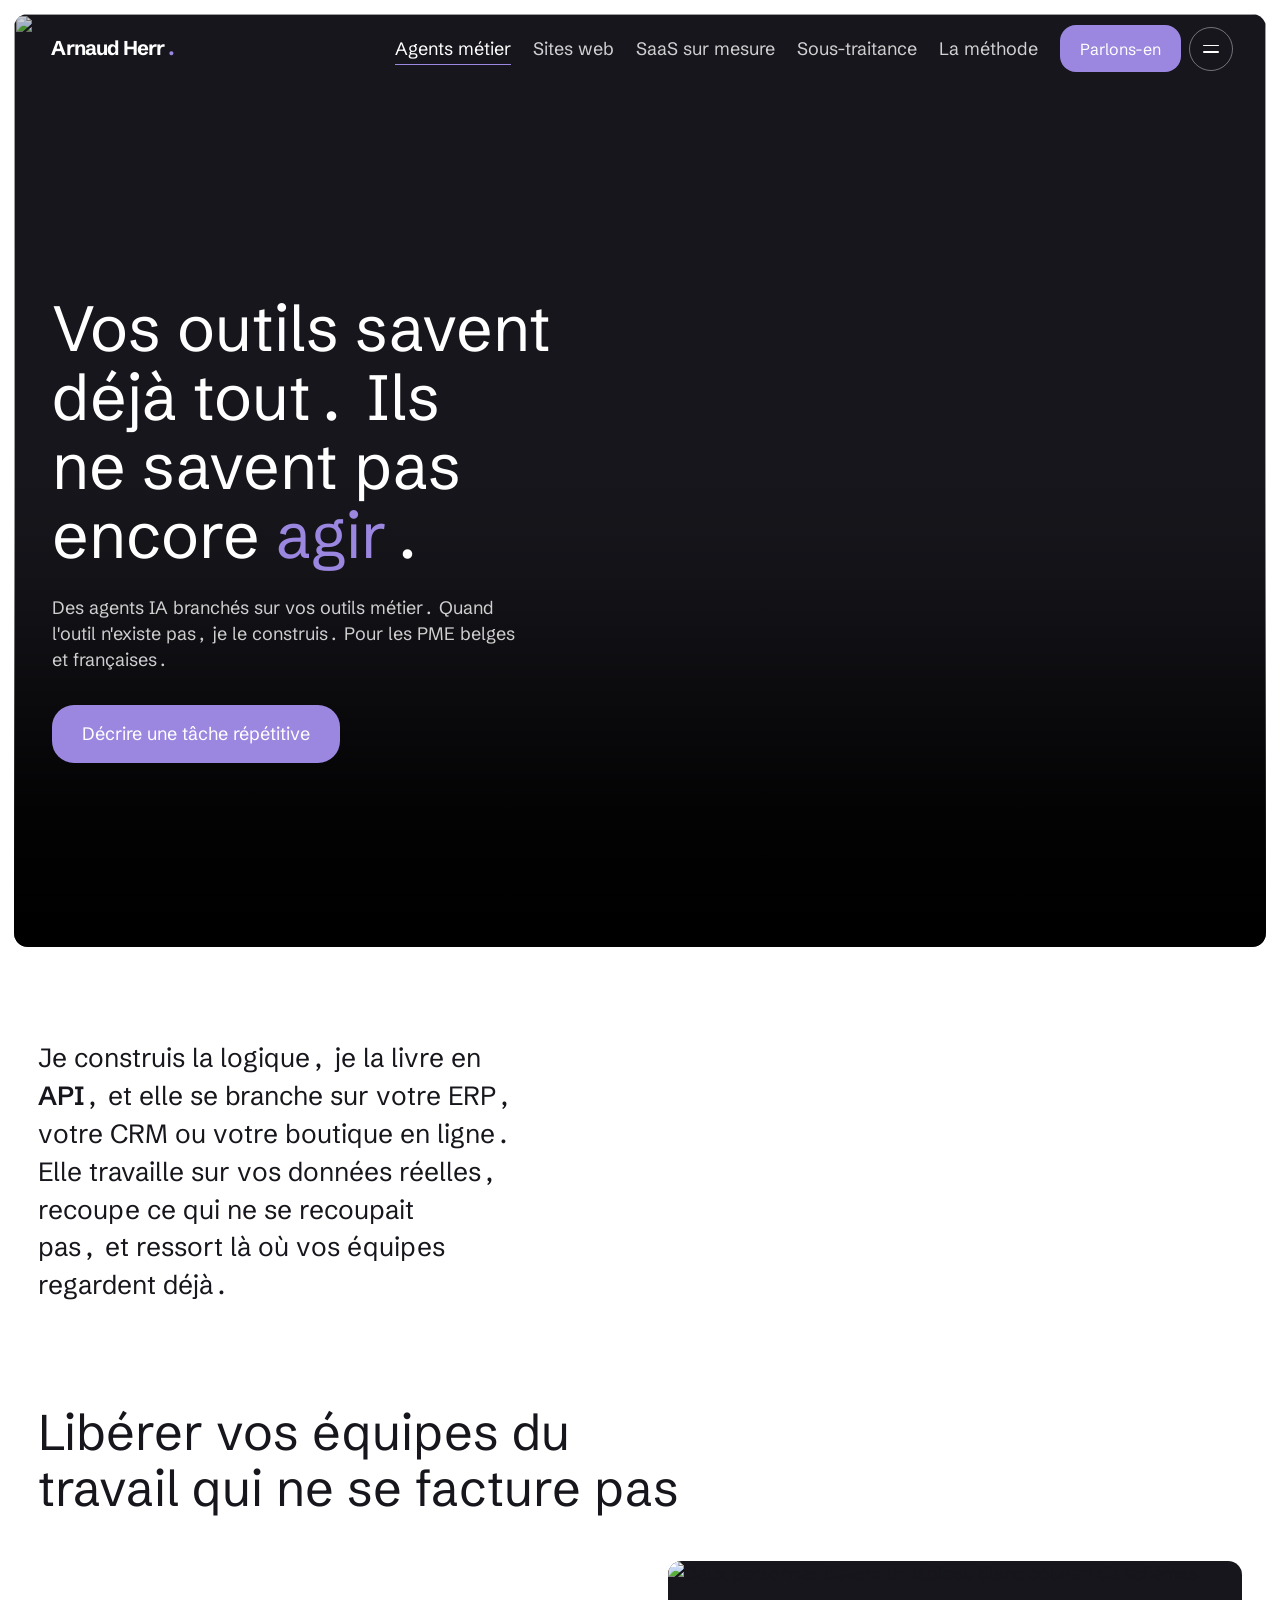
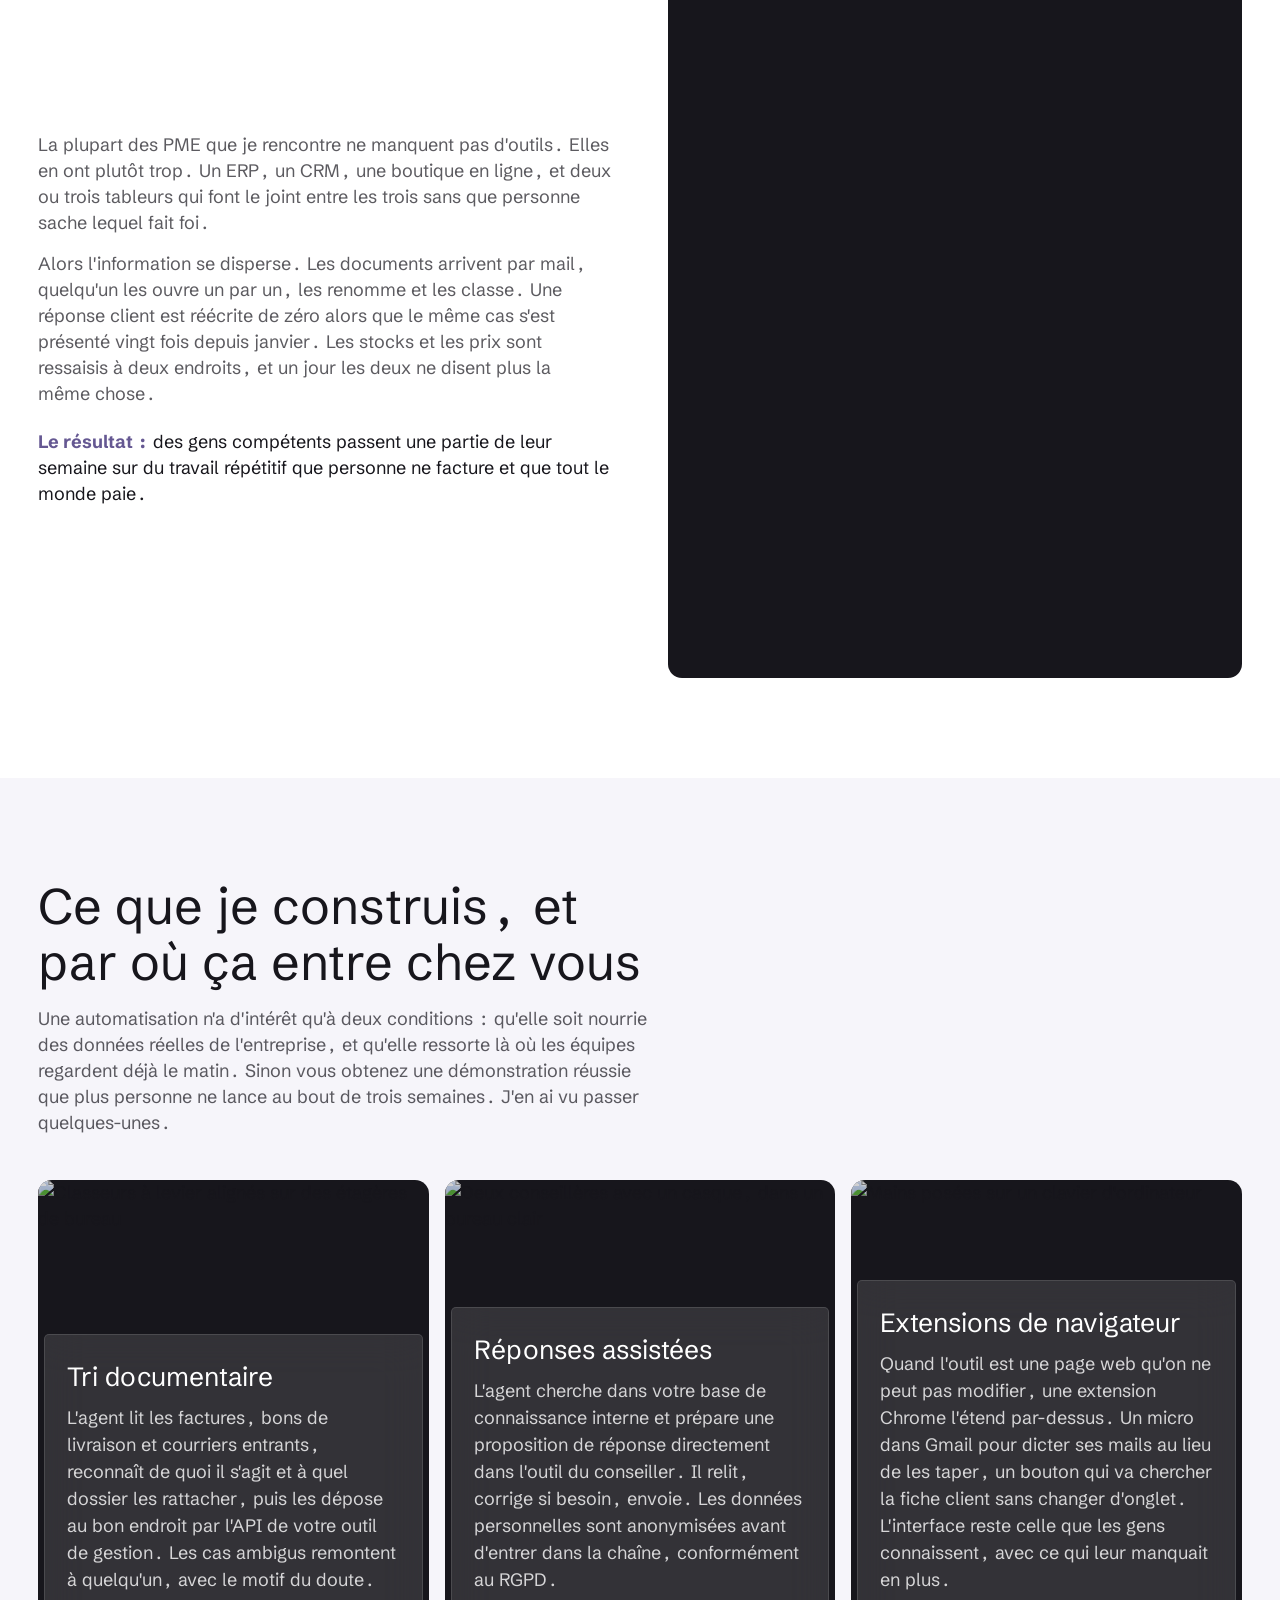
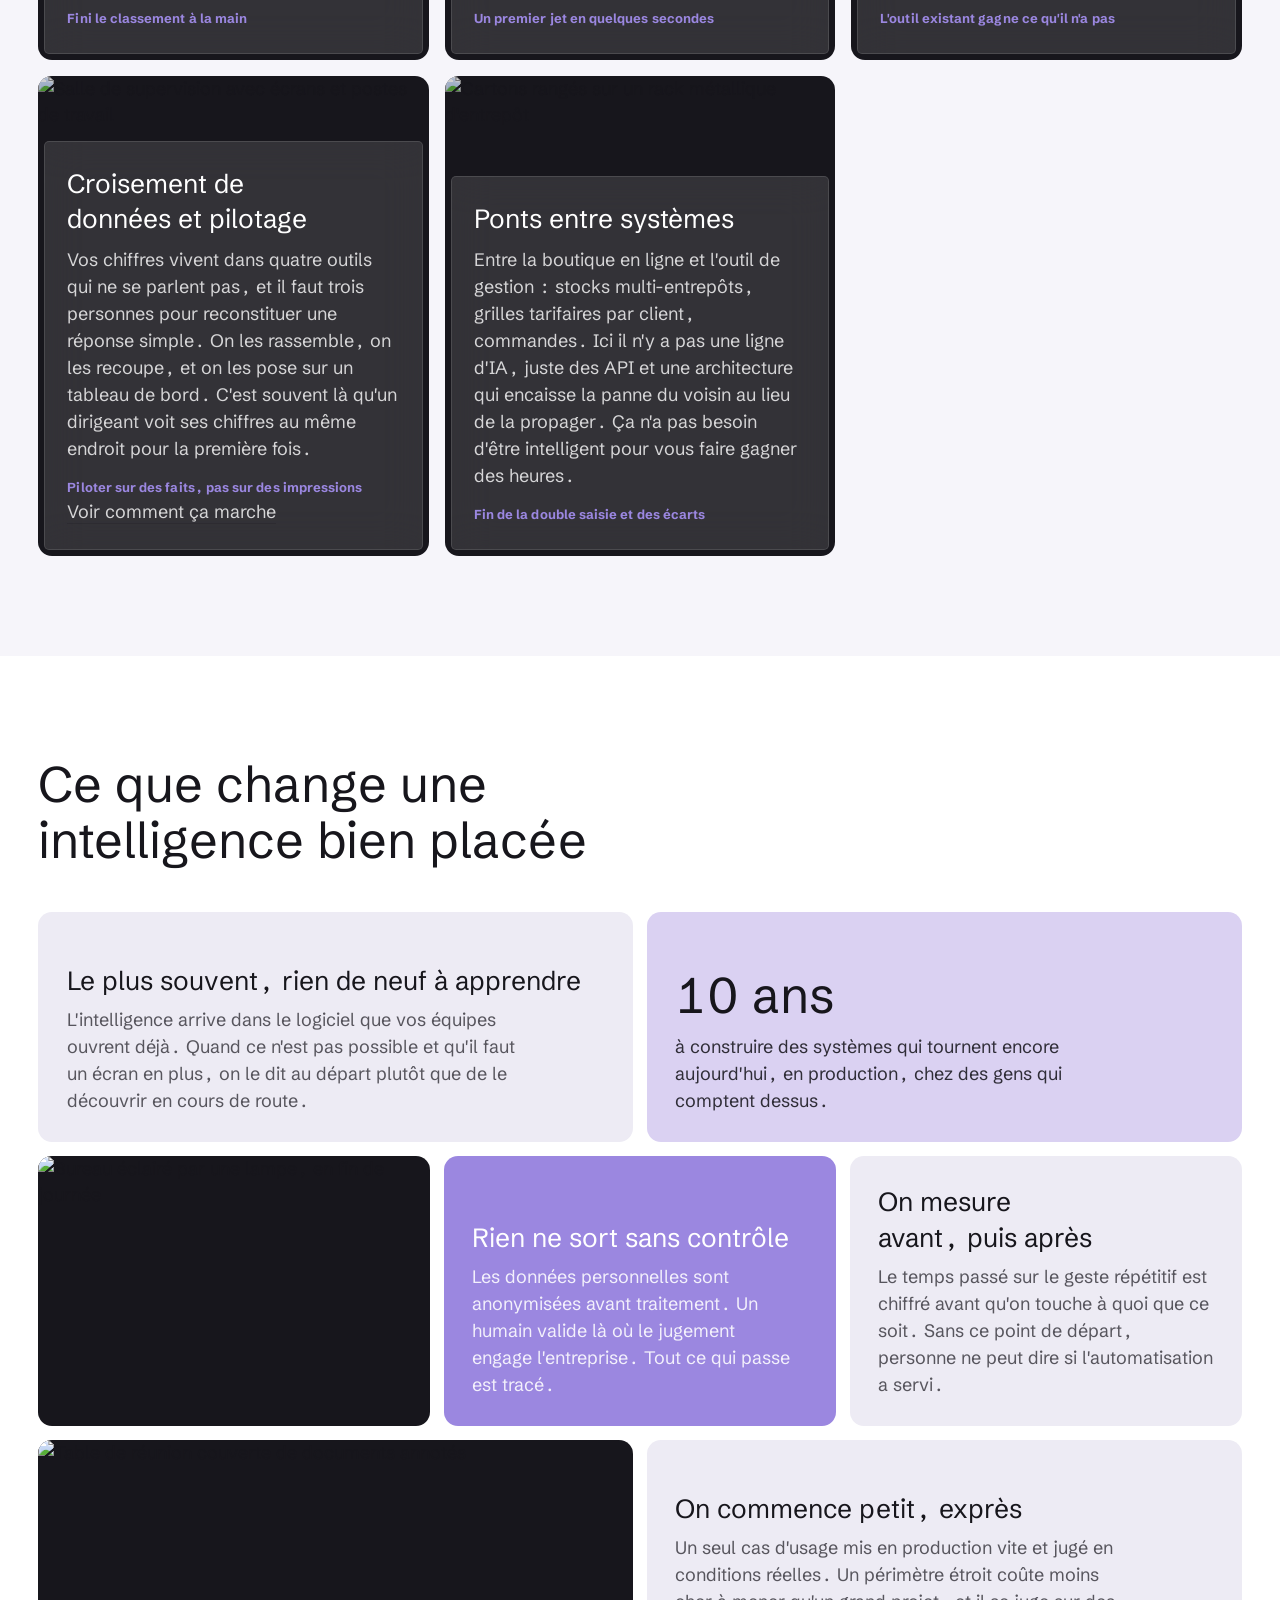
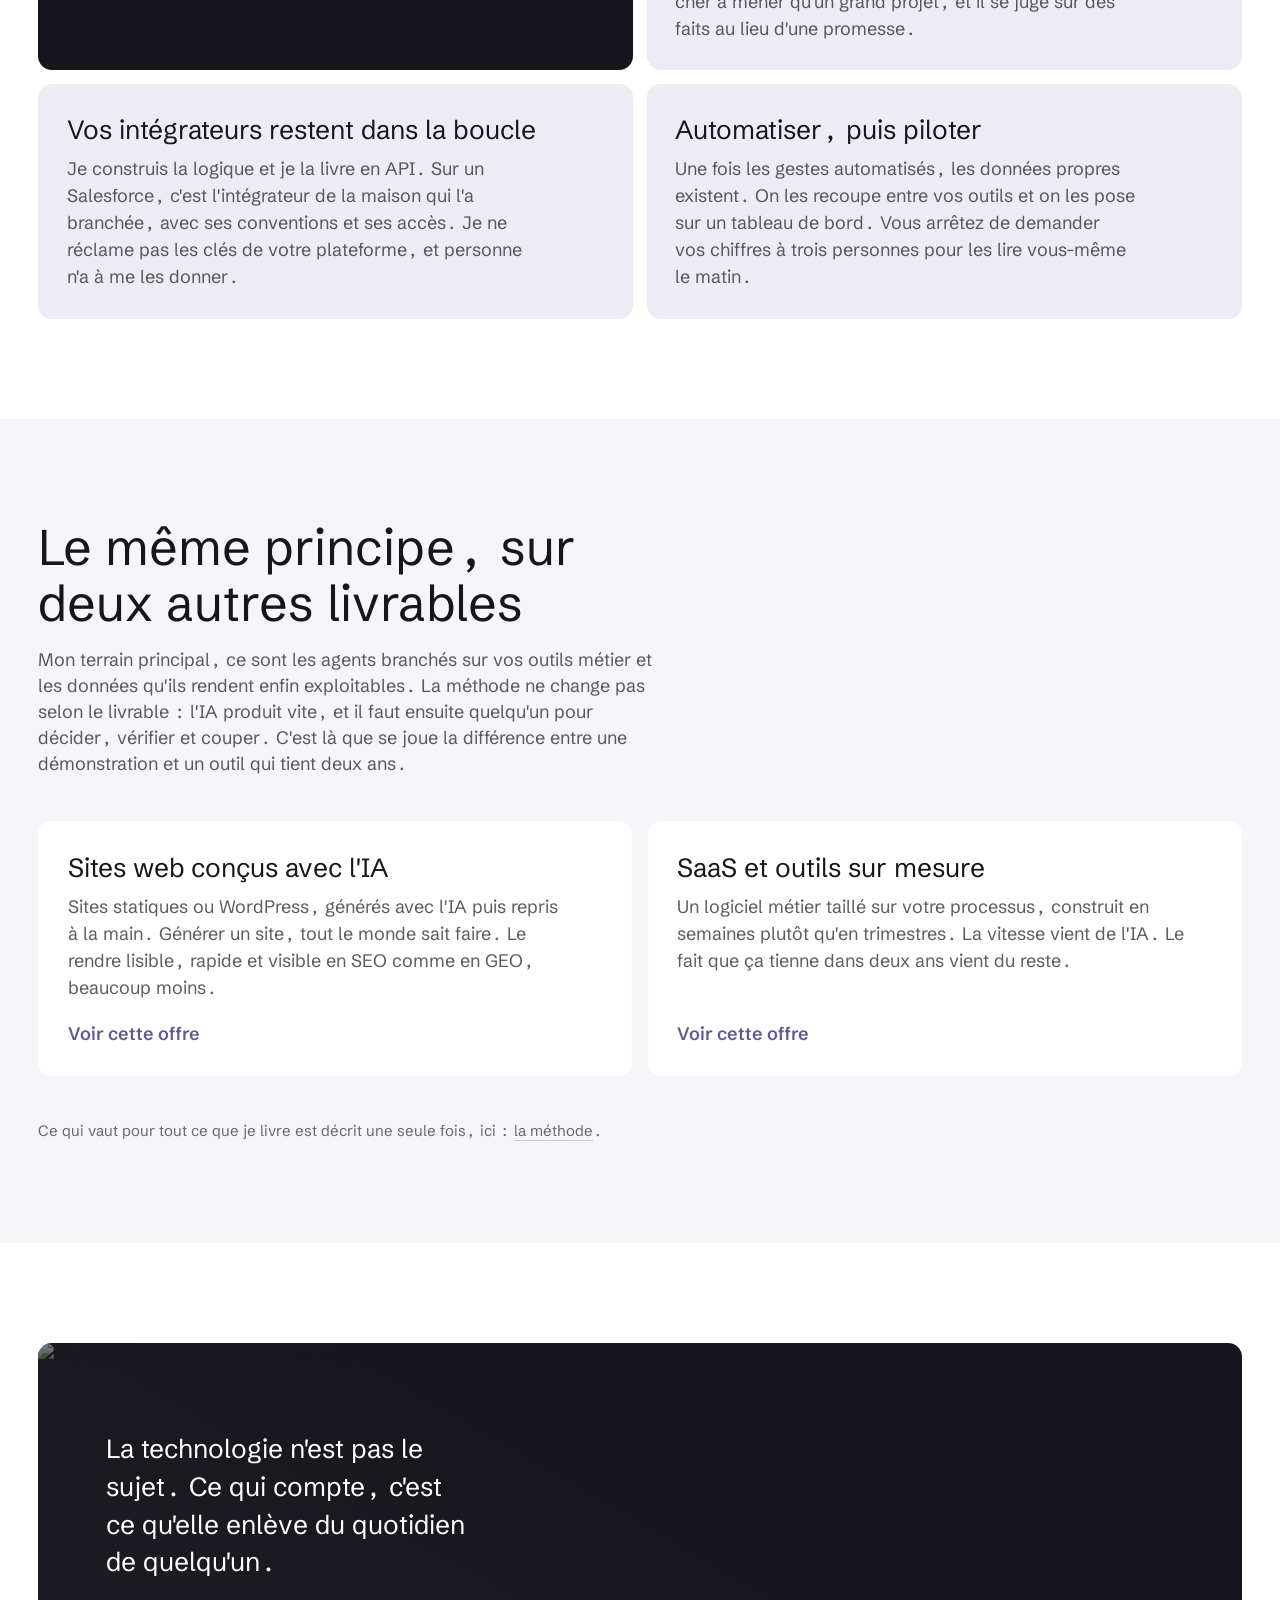
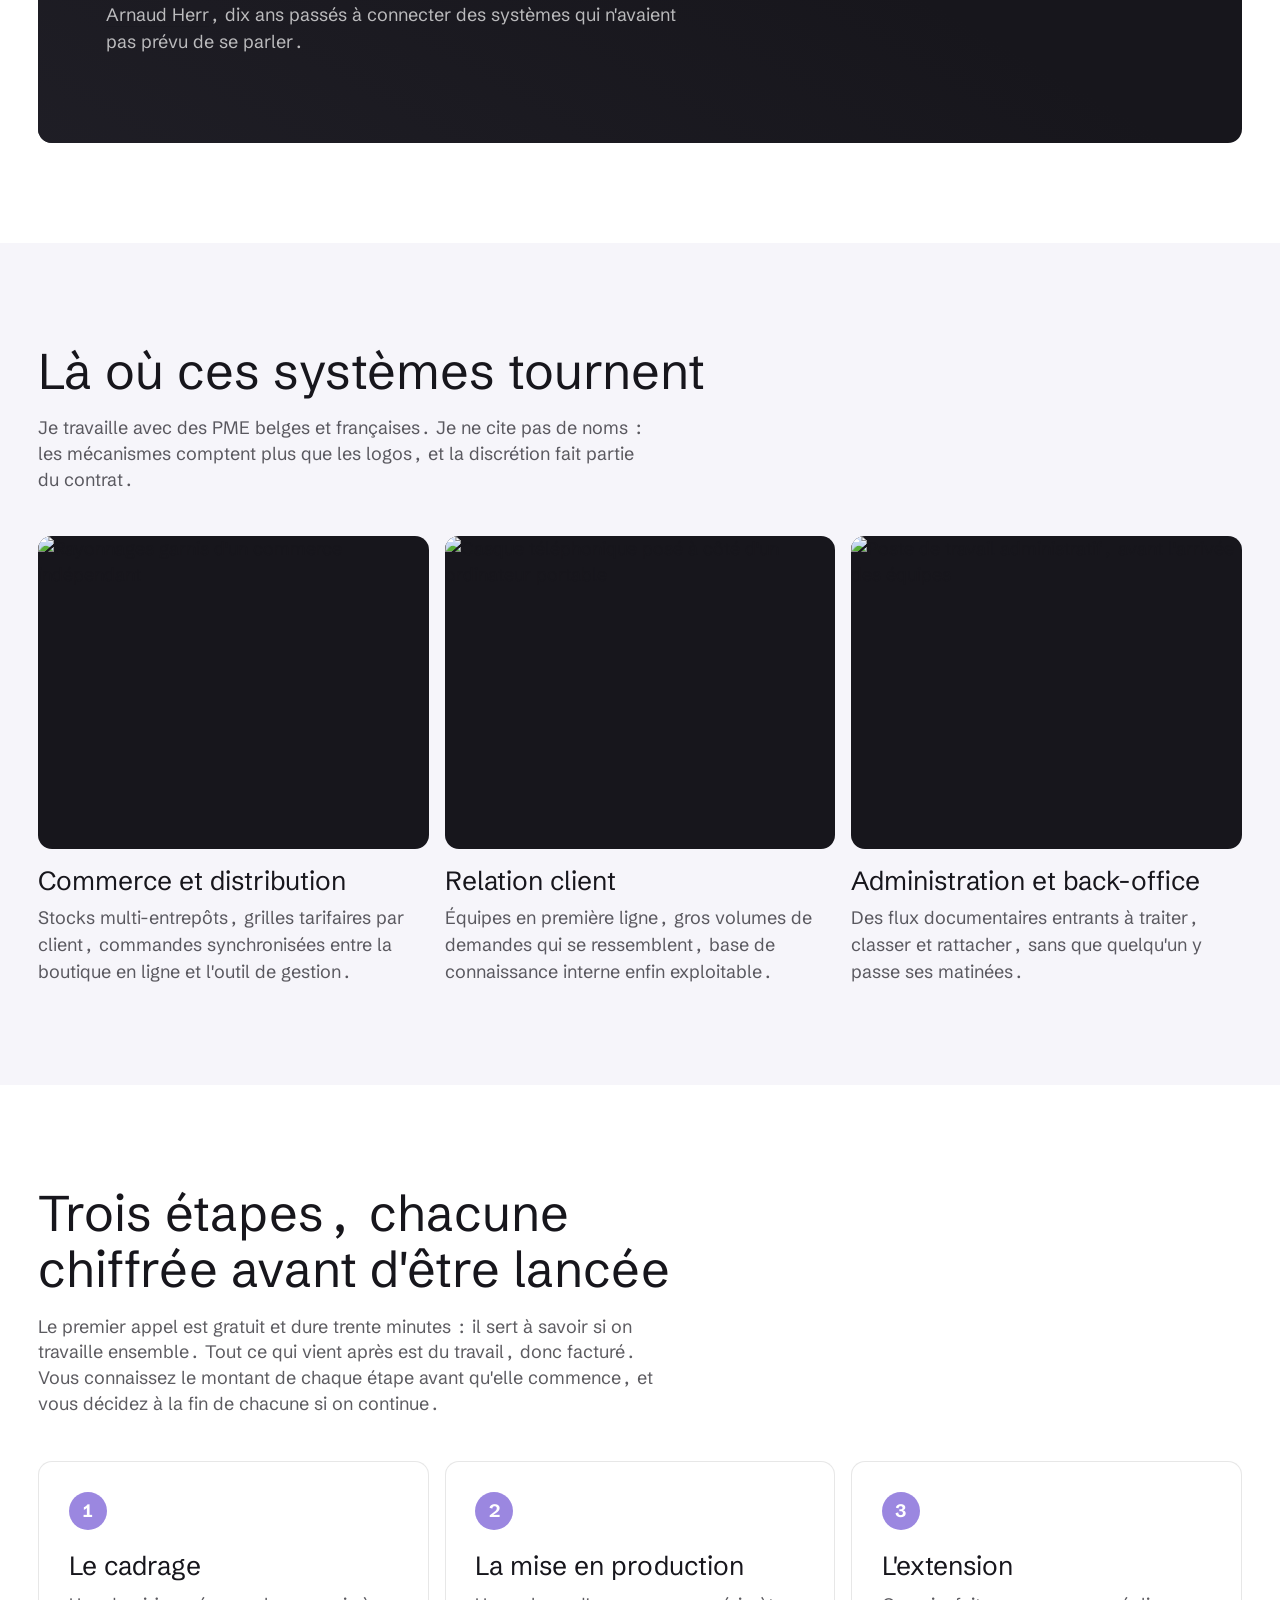
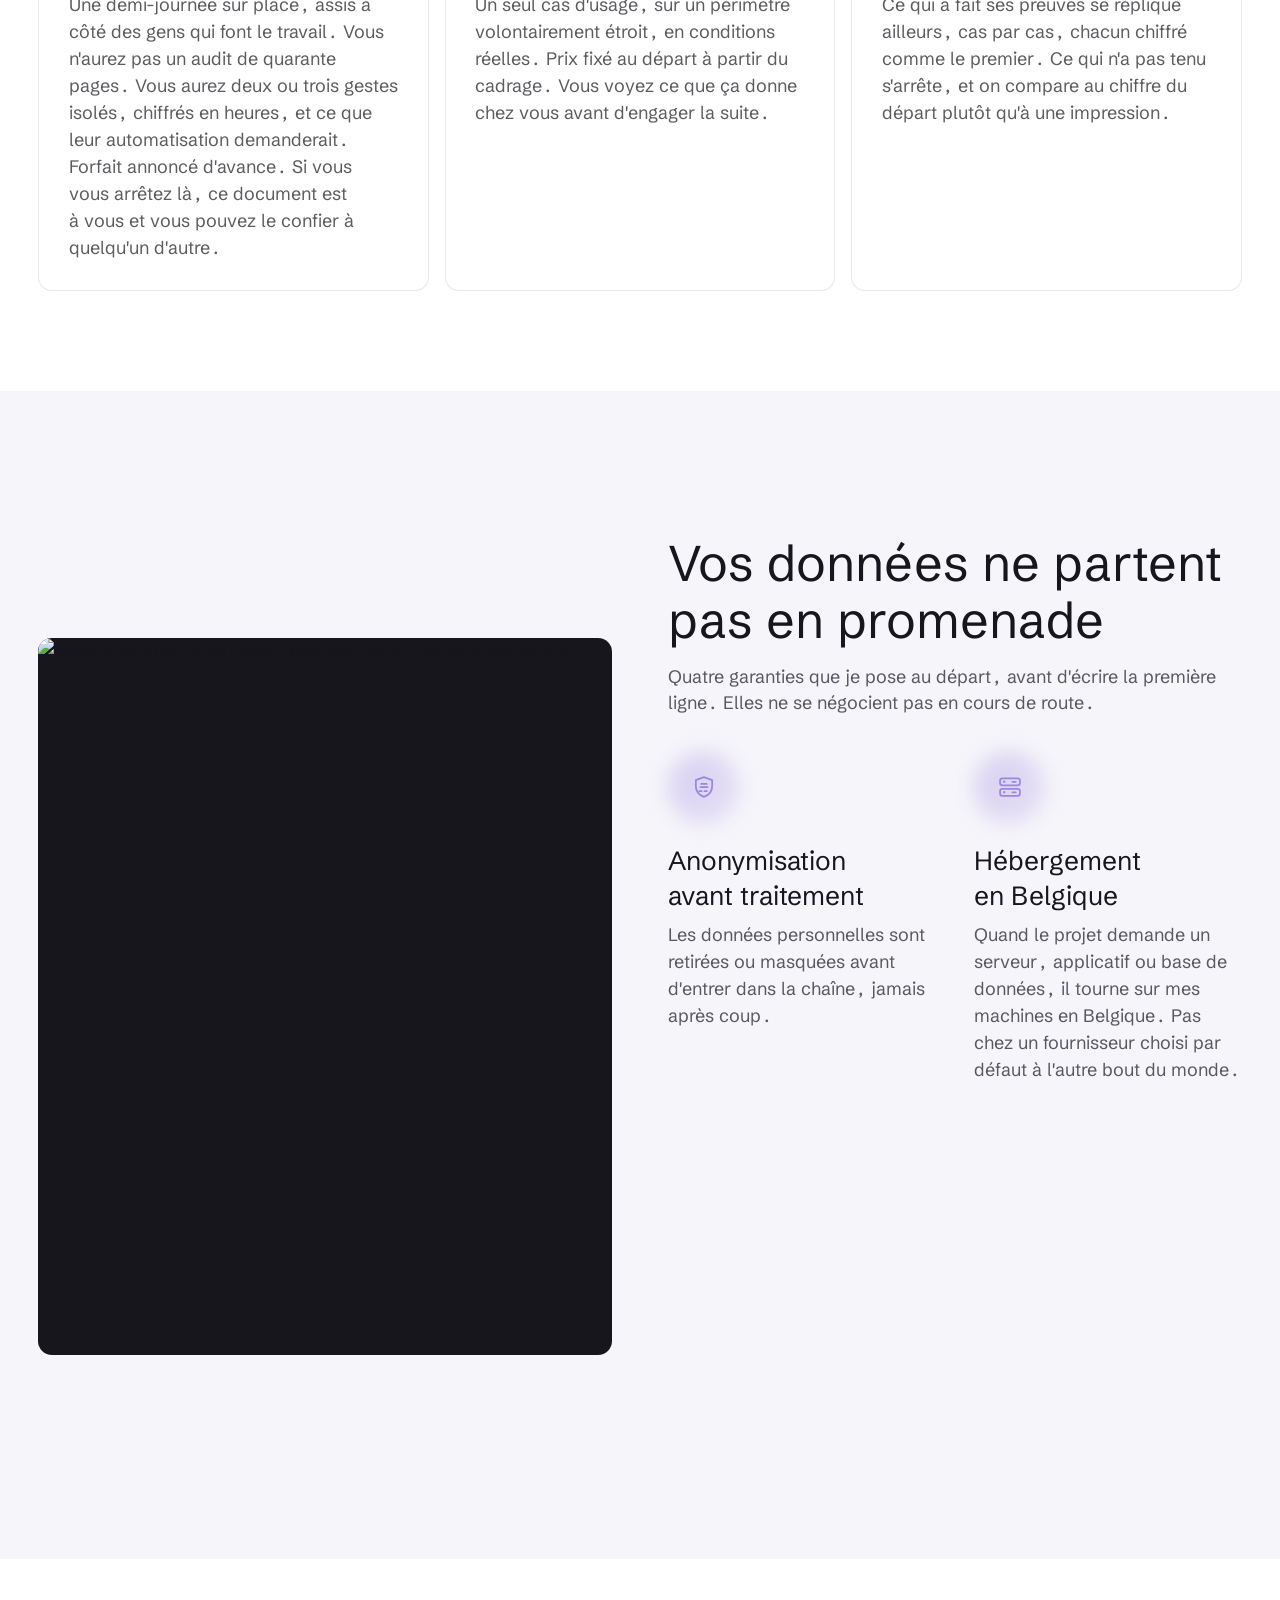
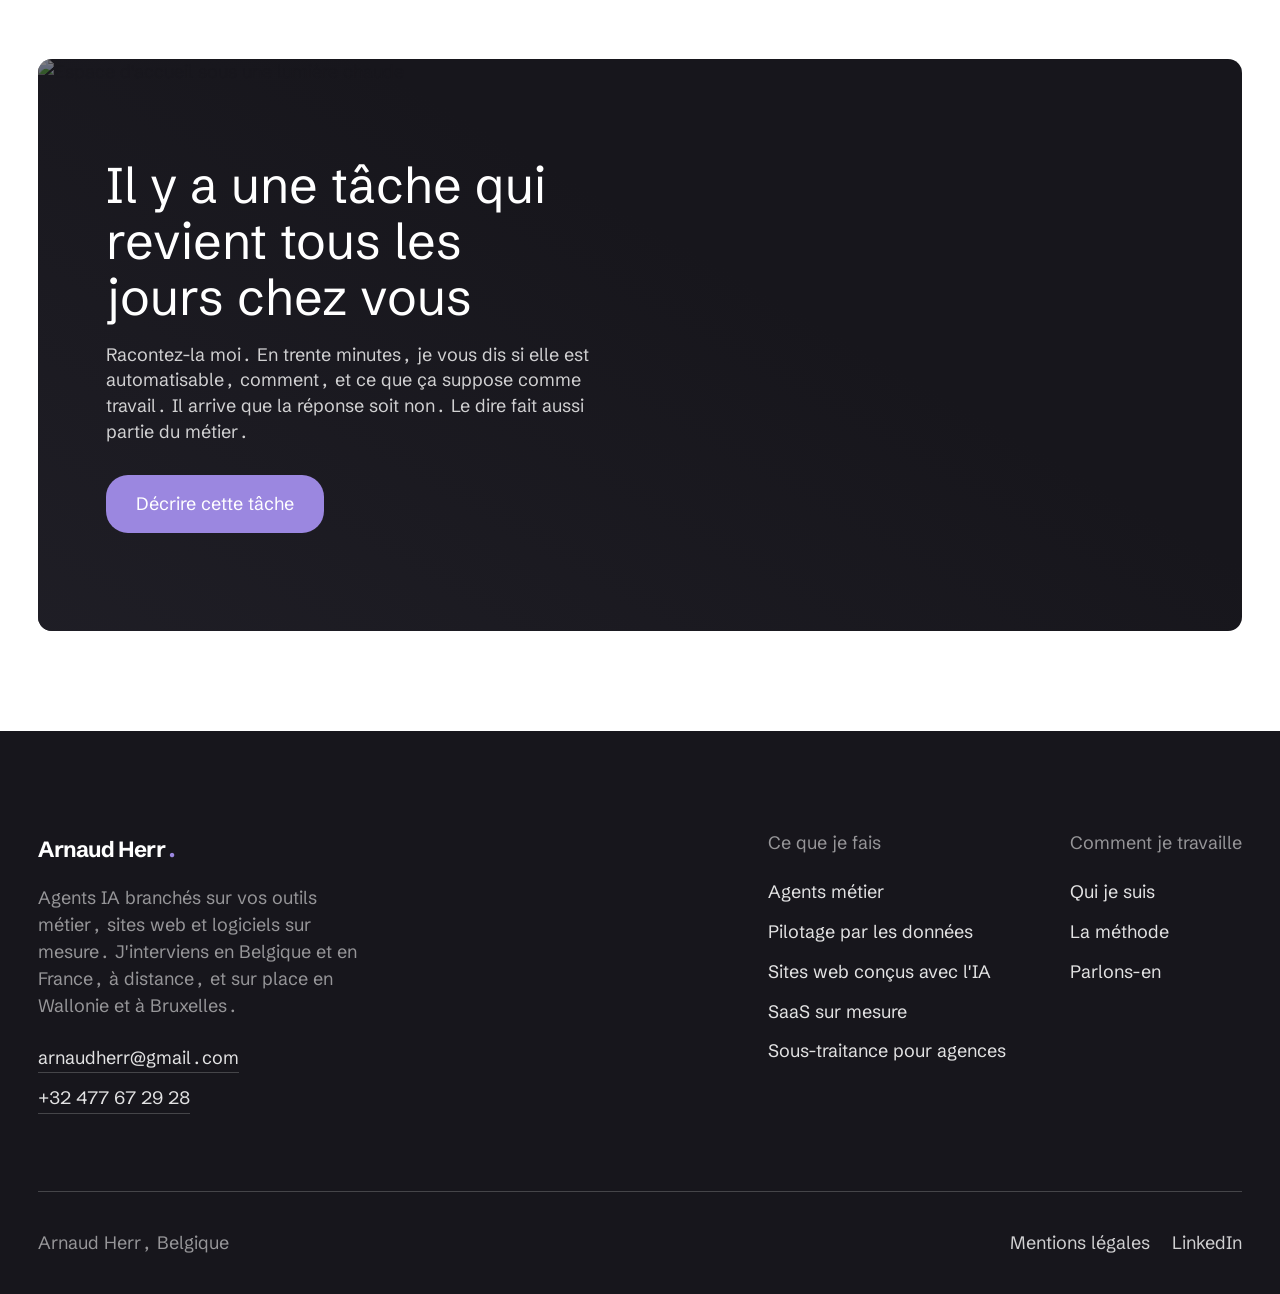
==== commit fb2669c8: "Ouvrir le périmètre à la France, et retirer le tiret cadratin Le site se fermait à la Wallonie et à " ====
--- a/index.html
+++ b/index.html
@@ -6,7 +6,7 @@
 <meta name="color-scheme" content="light only">
 <meta name="theme-color" content="#1B1B19">
 
-<title>Agents IA pour ERP et CRM | Arnaud Herr, Belgique</title>
+<title>Agents IA pour ERP et CRM | Arnaud Herr, Belgique et France</title>
 <meta name="description" content="Agents IA livrés en API pour ERP, CRM et boutique en ligne : tri documentaire, réponses assistées, extensions de navigateur, croisement de données et tableau de bord.">
 <meta name="author" content="Arnaud Herr">
 <meta name="robots" content="index, follow, max-image-preview:large, max-snippet:-1">
@@ -19,14 +19,14 @@
 <meta property="og:locale" content="fr_BE">
 <meta property="og:site_name" content="Arnaud Herr">
 <meta property="og:url" content="https://paperstrip.github.io/website/">
-<meta property="og:title" content="Agents IA pour ERP et CRM | Arnaud Herr, Belgique">
+<meta property="og:title" content="Agents IA pour ERP et CRM | Arnaud Herr, Belgique et France">
 <meta property="og:description" content="Agents IA livrés en API pour ERP, CRM et boutique en ligne : tri documentaire, réponses assistées, extensions de navigateur, croisement de données et tableau de bord.">
 <meta property="og:image" content="https://paperstrip.github.io/website/assets/og.jpg">
 <meta property="og:image:width" content="1200">
 <meta property="og:image:height" content="630">
 <meta property="og:image:alt" content="Arnaud Herr, agents IA branchés sur vos outils métier.">
 <meta name="twitter:card" content="summary_large_image">
-<meta name="twitter:title" content="Agents IA pour ERP et CRM | Arnaud Herr, Belgique">
+<meta name="twitter:title" content="Agents IA pour ERP et CRM | Arnaud Herr, Belgique et France">
 <meta name="twitter:description" content="Agents IA livrés en API pour ERP, CRM et boutique en ligne : tri documentaire, réponses assistées, extensions de navigateur, croisement de données et tableau de bord.">
 <meta name="twitter:image" content="https://paperstrip.github.io/website/assets/og.jpg">
 
@@ -57,7 +57,7 @@
    "@id": "https://paperstrip.github.io/website/#person",
    "name": "Arnaud Herr",
    "jobTitle": "Intégrateur d'agents IA et de systèmes métier",
-   "description": "Basé en Belgique, dix ans à connecter des systèmes métier. Construit la logique agentique et la livre en API, que l'équipe ou l'intégrateur en place branche sur l'ERP, le CRM ou la boutique en ligne. Croise les données et les remonte sur un tableau de bord. Intervient en Wallonie et à Bruxelles.",
+   "description": "Basé en Belgique, dix ans à connecter des systèmes métier. Construit la logique agentique et la livre en API, que l'équipe ou l'intégrateur en place branche sur l'ERP, le CRM ou la boutique en ligne. Croise les données et les remonte sur un tableau de bord. Intervient en Belgique et en France.",
    "url": "https://paperstrip.github.io/website/",
    "email": "mailto:arnaudherr@gmail.com",
    "image": {
@@ -118,6 +118,10 @@
     "addressCountry": "BE"
    },
    "areaServed": [
+    {
+     "@type": "Country",
+     "name": "France"
+    },
     {
      "@type": "Country",
      "name": "Belgique"
@@ -150,6 +154,10 @@
        "areaServed": [
         {
          "@type": "Country",
+         "name": "France"
+        },
+        {
+         "@type": "Country",
          "name": "Belgique"
         },
         {
@@ -175,6 +183,10 @@
        "areaServed": [
         {
          "@type": "Country",
+         "name": "France"
+        },
+        {
+         "@type": "Country",
          "name": "Belgique"
         },
         {
@@ -198,6 +210,10 @@
        "name": "Ponts entre systèmes",
        "description": "Synchronisation entre boutique en ligne et outil de gestion : stocks, prix, commandes.",
        "areaServed": [
+        {
+         "@type": "Country",
+         "name": "France"
+        },
         {
          "@type": "Country",
          "name": "Belgique"
@@ -226,6 +242,10 @@
        "areaServed": [
         {
          "@type": "Country",
+         "name": "France"
+        },
+        {
+         "@type": "Country",
          "name": "Belgique"
         },
         {
@@ -252,6 +272,10 @@
        "areaServed": [
         {
          "@type": "Country",
+         "name": "France"
+        },
+        {
+         "@type": "Country",
          "name": "Belgique"
         },
         {
@@ -276,7 +300,7 @@
    "@type": "WebPage",
    "@id": "https://paperstrip.github.io/website/#webpage",
    "url": "https://paperstrip.github.io/website/",
-   "name": "Agents IA pour ERP et CRM | Arnaud Herr, Belgique",
+   "name": "Agents IA pour ERP et CRM | Arnaud Herr, Belgique et France",
    "description": "Agents IA livrés en API pour ERP, CRM et boutique en ligne : tri documentaire, réponses assistées, extensions de navigateur, croisement de données et tableau de bord.",
    "isPartOf": {
     "@id": "https://paperstrip.github.io/website/#website"
@@ -350,7 +374,7 @@
         <a href="a-propos/" class="mega-anim">
           <span class="i">06</span>
           <span class="t">Qui je suis</span>
-          <span class="d">Dix ans à connecter des systèmes métier, en Wallonie et à Bruxelles.</span>
+          <span class="d">Dix ans à connecter des systèmes métier, en Belgique et en France.</span>
         </a>
         <a href="contact/" class="mega-anim">
           <span class="i">07</span>
@@ -400,8 +424,8 @@
       <div class="wrap">
         <h1 id="hero-title" data-rv>Vos outils savent déjà tout. Ils ne savent pas encore <em>agir</em>.</h1>
 
-        <p class="hero-line" data-rv>Des agents IA branchés sur vos outils métier — et quand l'outil
-        n'existe pas, je le construis. Pour les PME de Wallonie et de Bruxelles.</p>
+        <p class="hero-line" data-rv>Des agents IA branchés sur vos outils métier. Quand l'outil n'existe
+        pas, je le construis. Pour les PME belges et françaises.</p>
 
         <p data-rv><a href="contact/" class="btn btn-block">Décrire une tâche répétitive</a></p>
       </div>
@@ -611,7 +635,7 @@
   <section class="sec-soft" aria-labelledby="terrains-title">
     <div class="wrap">
       <h2 class="sec-head" id="terrains-title" data-rv>Là où ces systèmes tournent</h2>
-      <p class="lead" data-rv>Je travaille avec des PME de Wallonie et de Bruxelles. Je ne cite pas de noms : les mécanismes comptent plus que les logos, et la discrétion fait partie du contrat.</p>
+      <p class="lead" data-rv>Je travaille avec des PME belges et françaises. Je ne cite pas de noms : les mécanismes comptent plus que les logos, et la discrétion fait partie du contrat.</p>
       <p class="rail-hint">← Faites glisser</p>
 
       <ul class="rail terr">
@@ -741,7 +765,7 @@
       <div class="foot-brand">
         <a href="./" class="foot-logo">Arnaud Herr<span>.</span></a>
         <p>Agents IA branchés sur vos outils métier, sites web et logiciels sur mesure.
-        J'interviens en Wallonie et à Bruxelles.</p>
+        J'interviens en Belgique et en France, à distance, et sur place en Wallonie et à Bruxelles.</p>
         <div class="foot-contact">
           <a href="mailto:arnaudherr@gmail.com">arnaudherr@gmail.com</a>
           <a href="tel:+32477672928">+32 477 67 29 28</a>
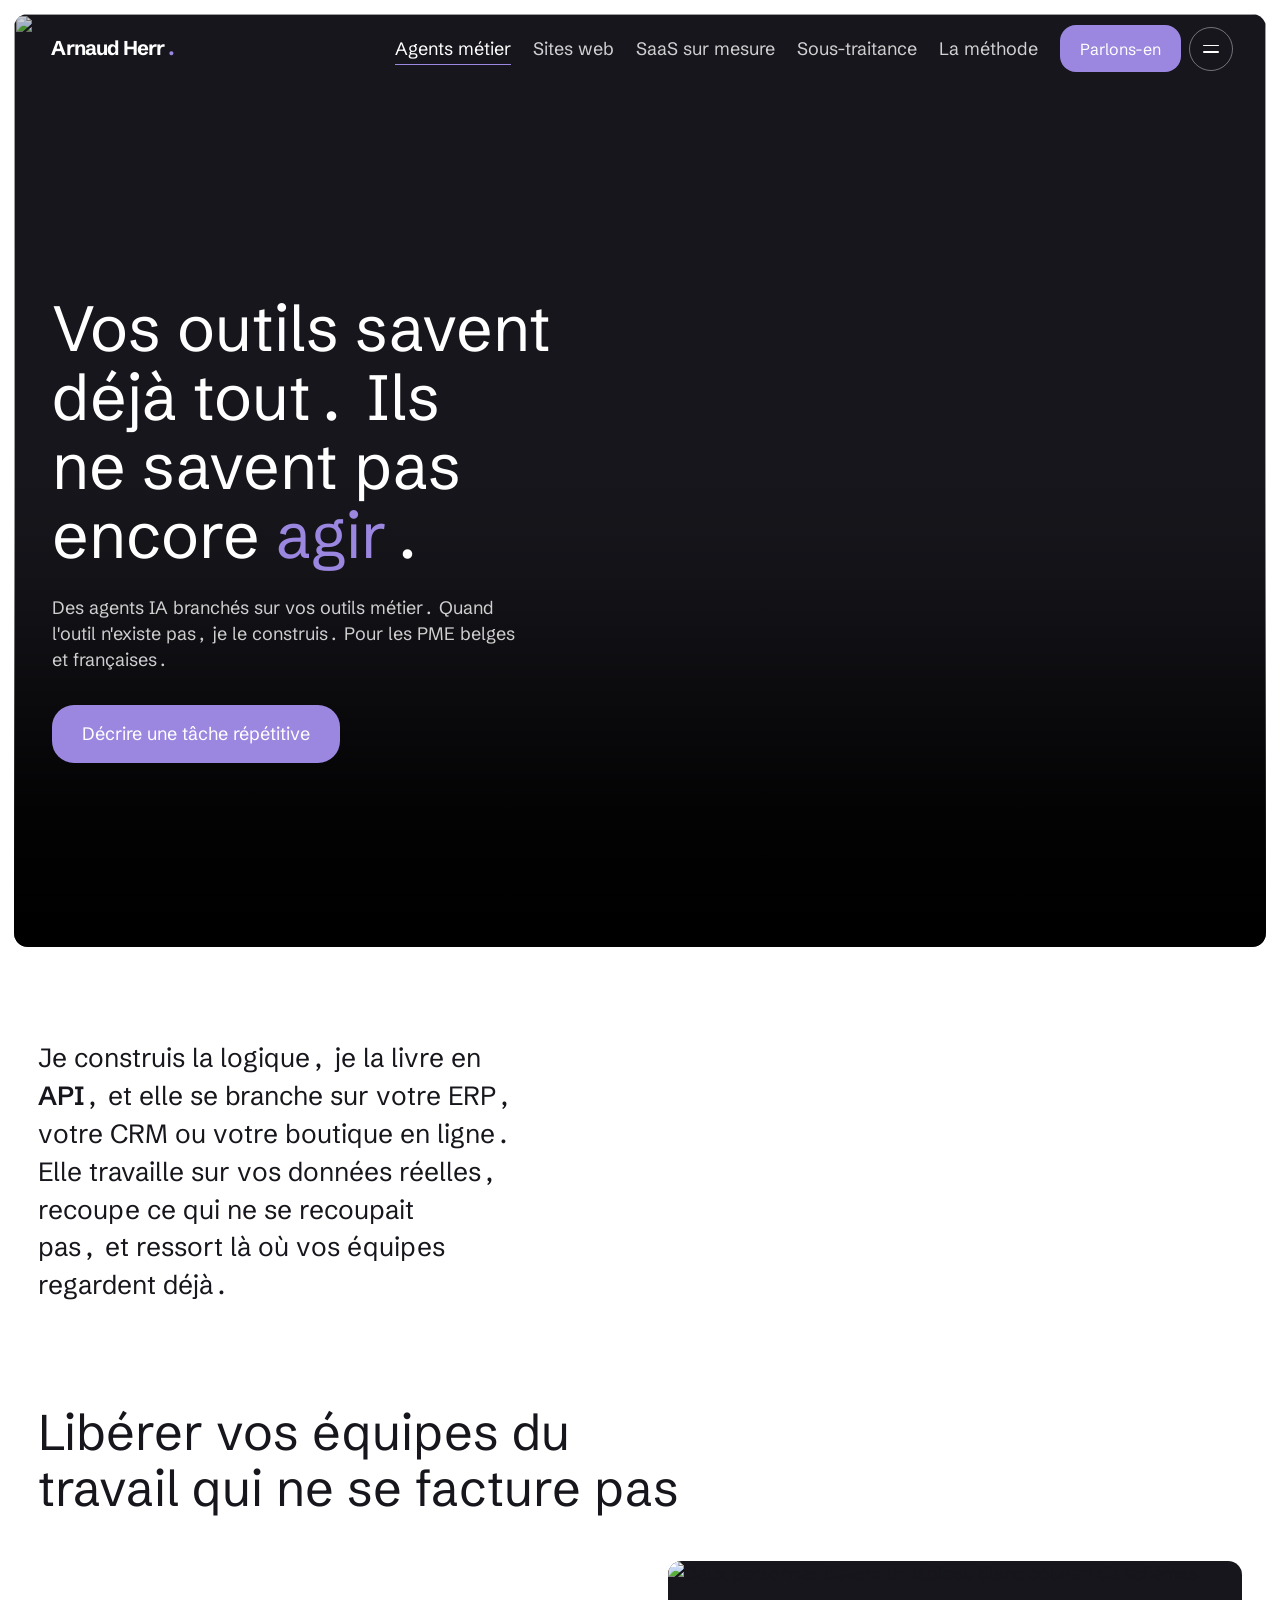
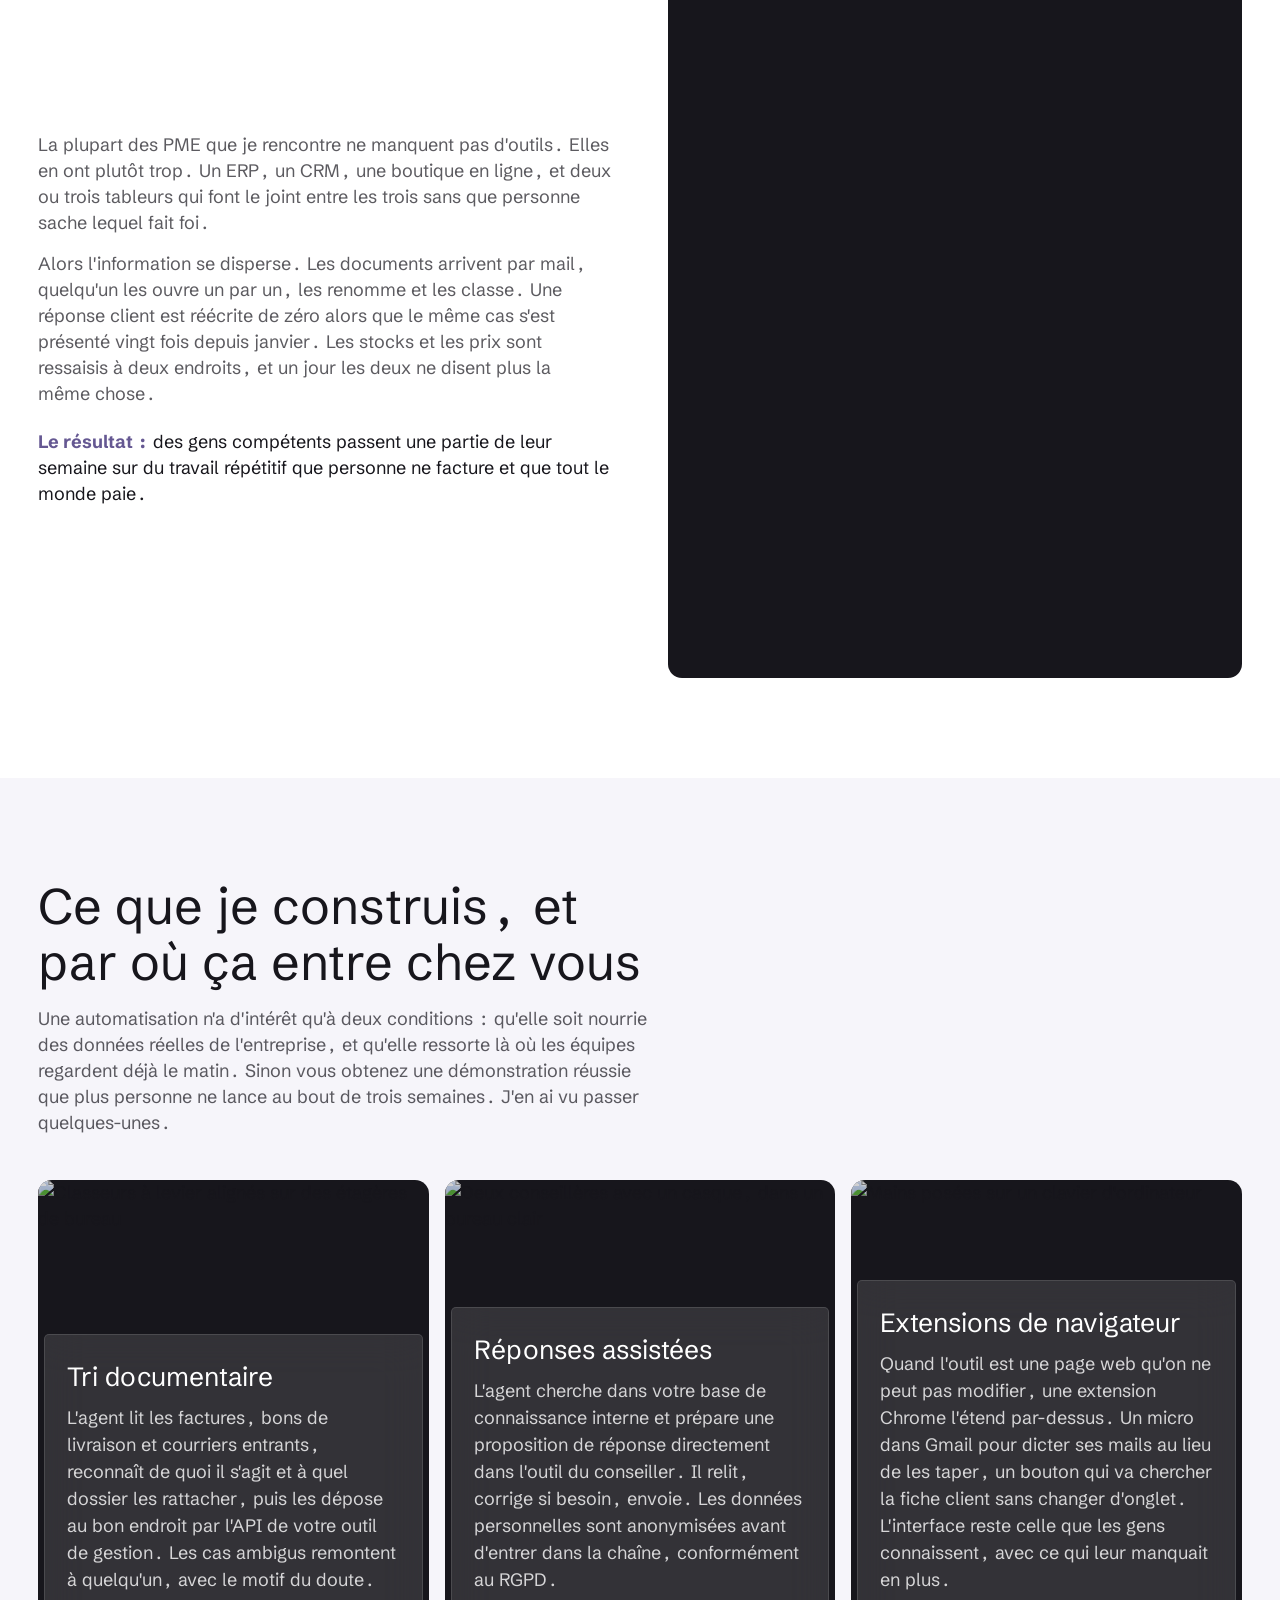
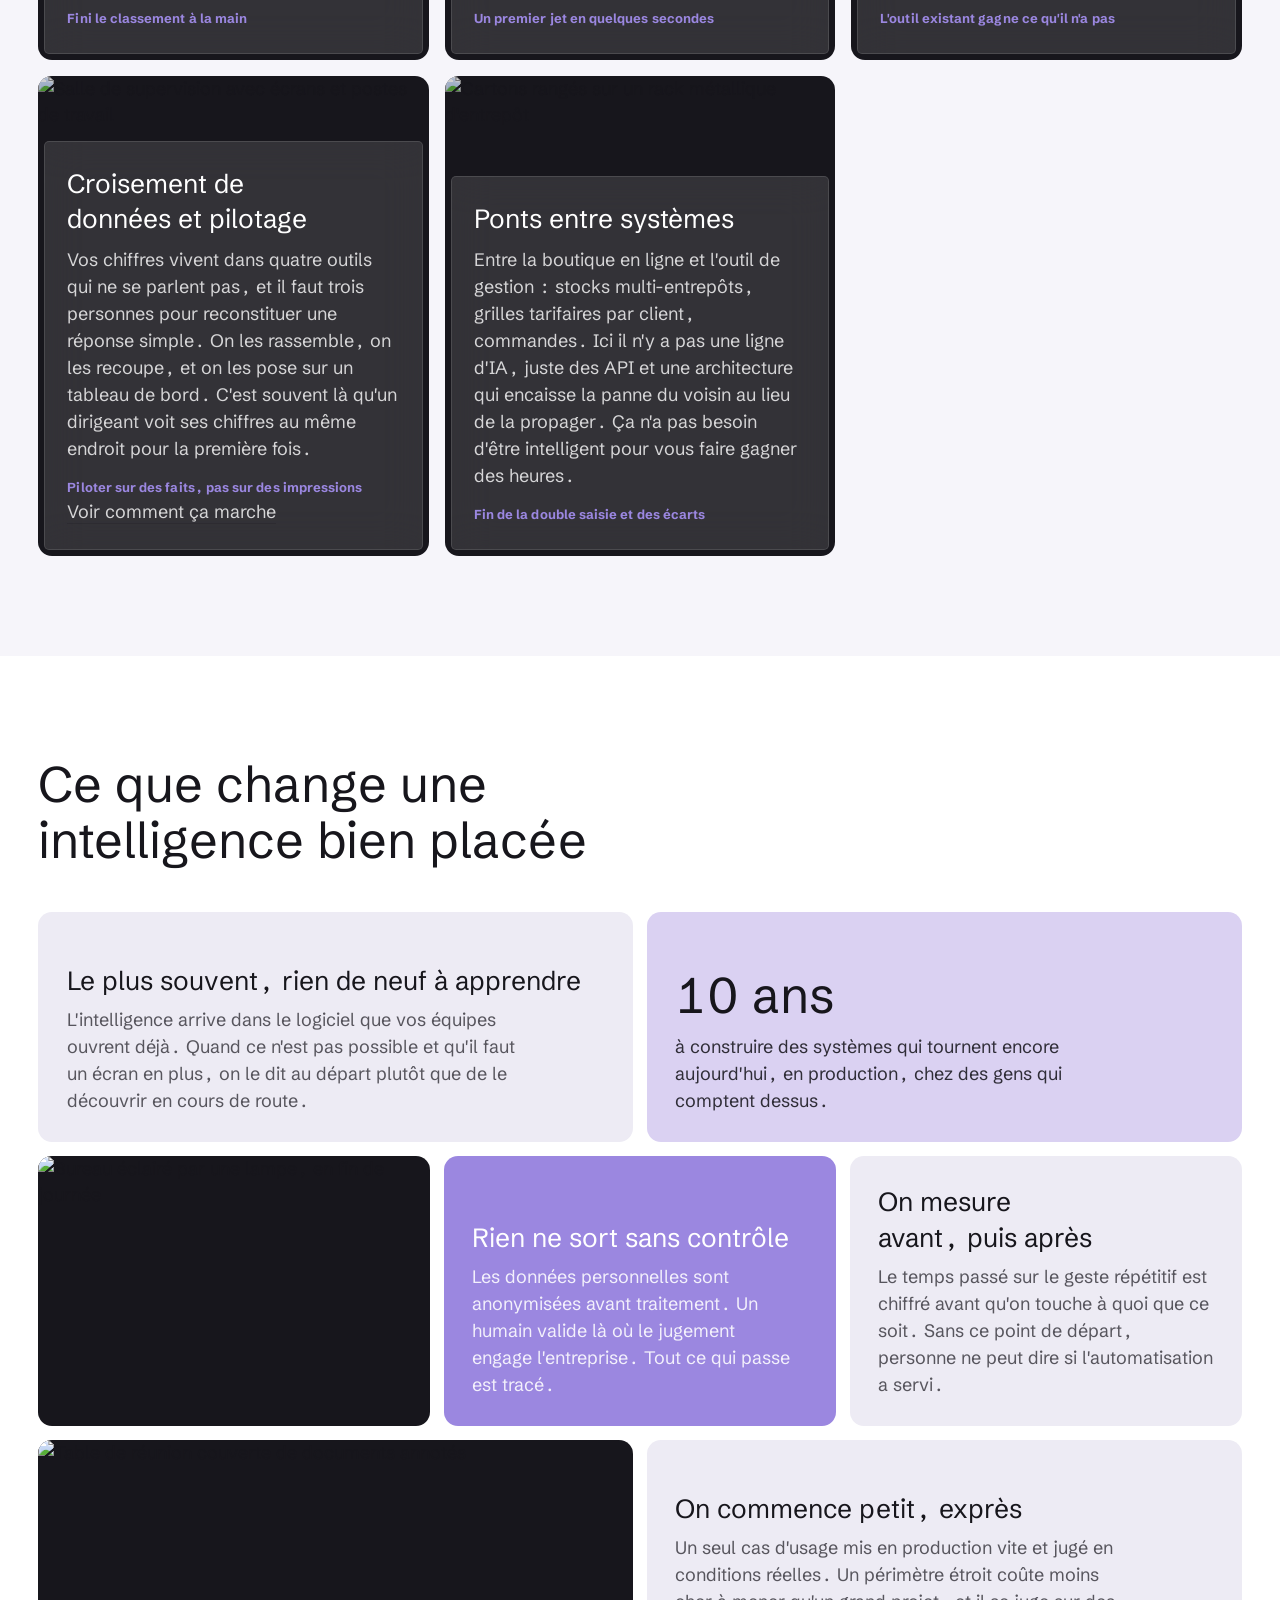
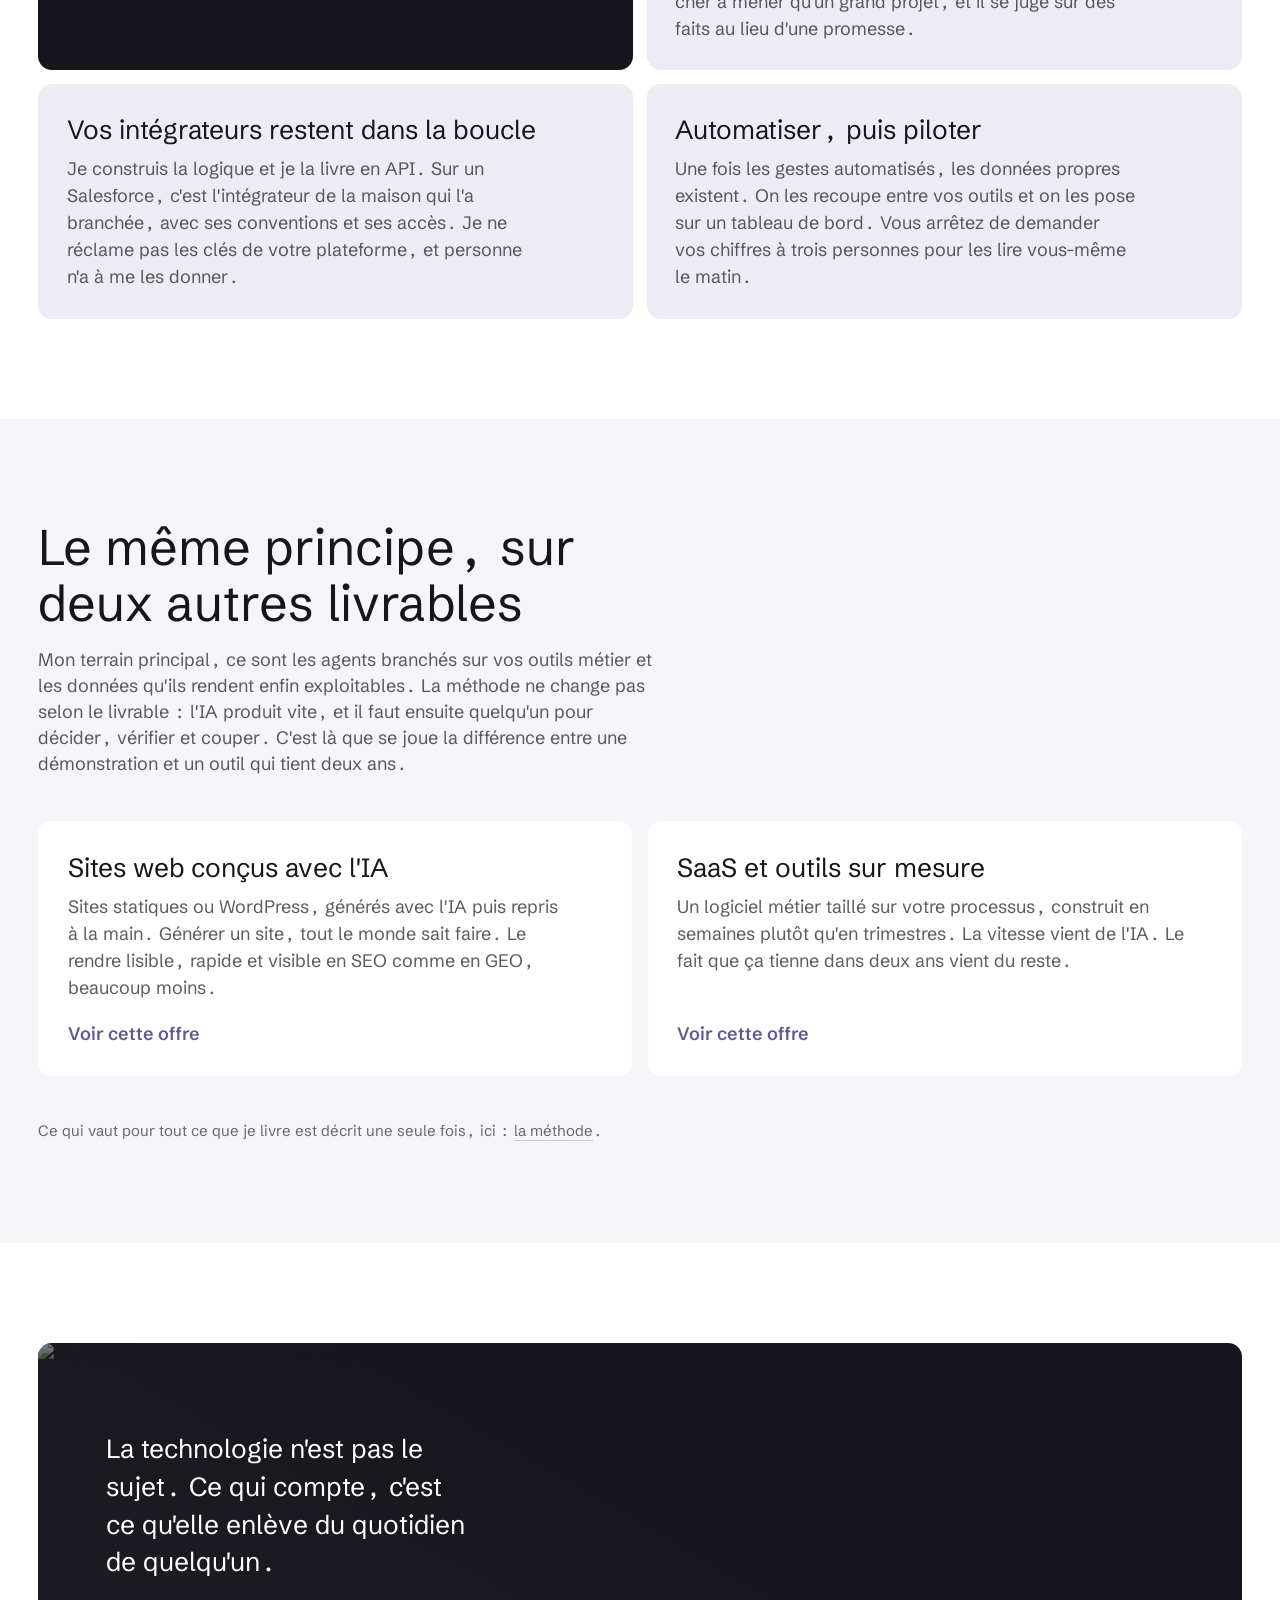
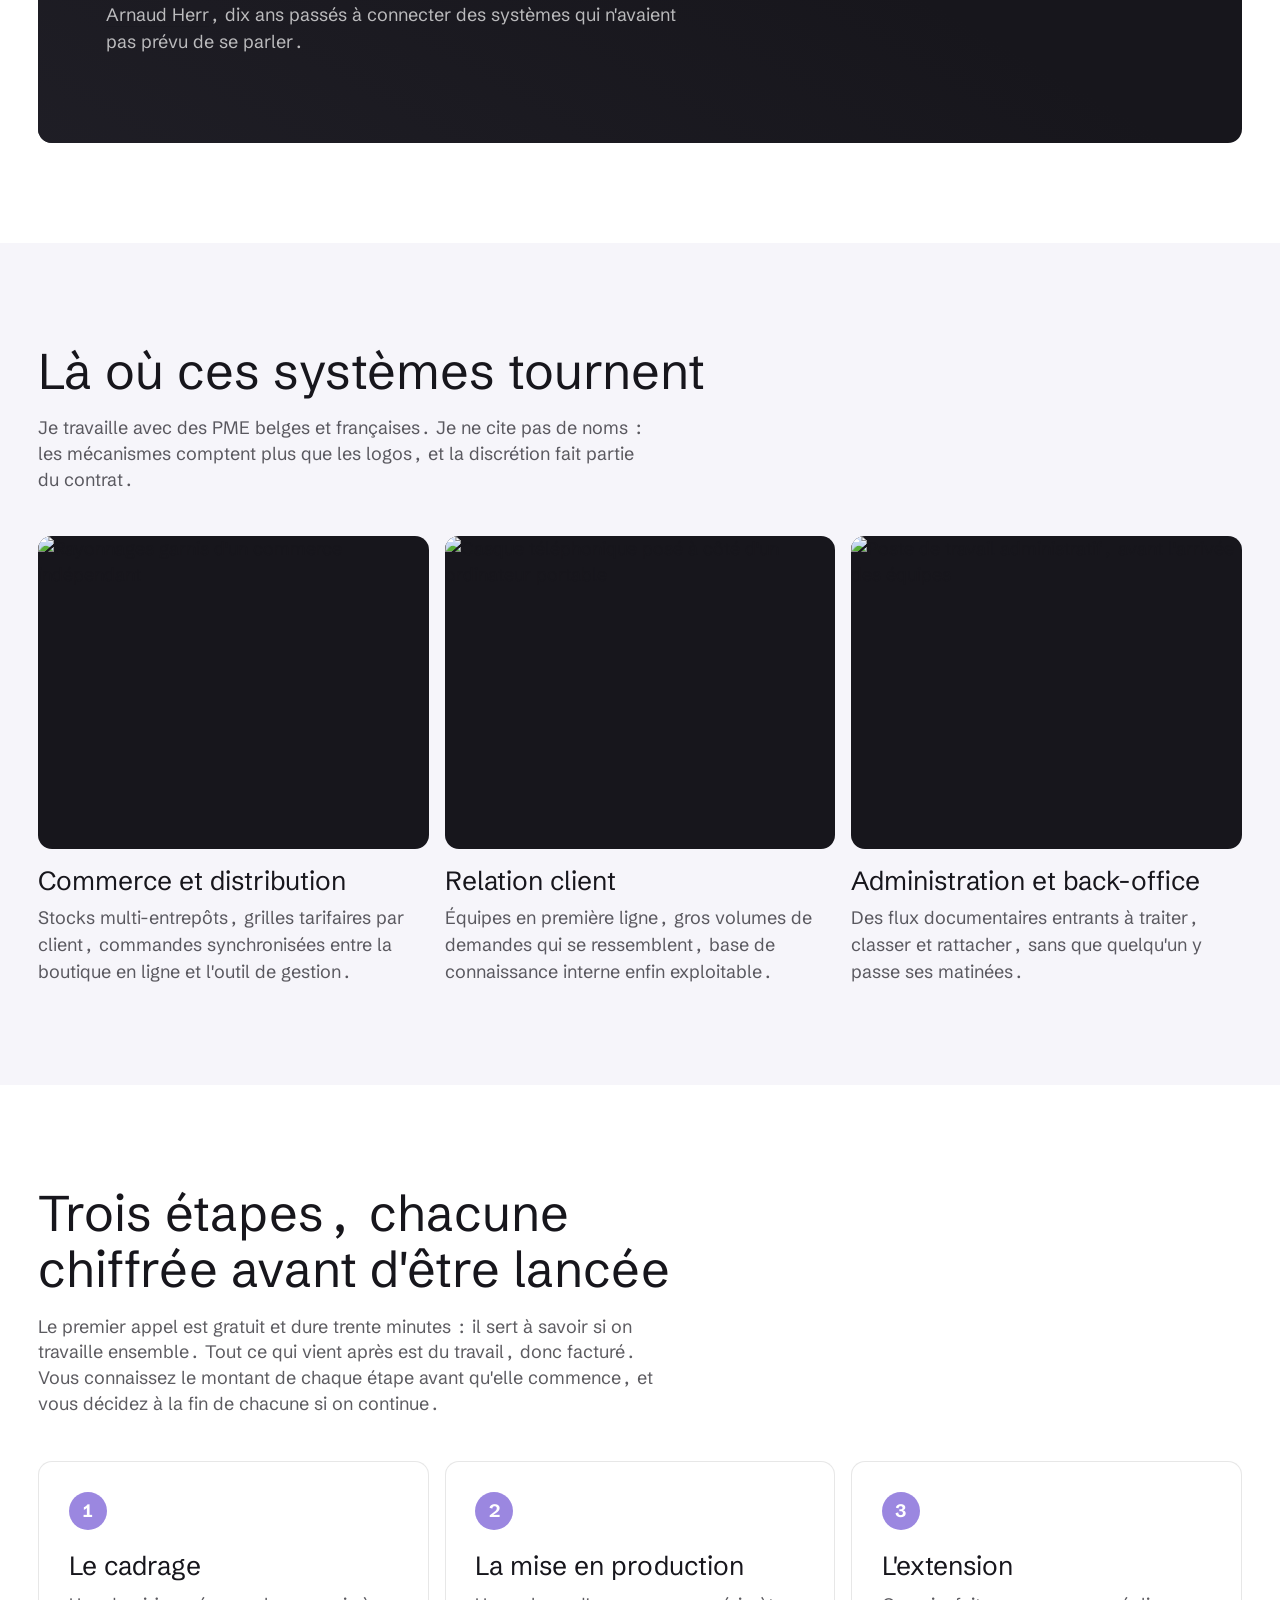
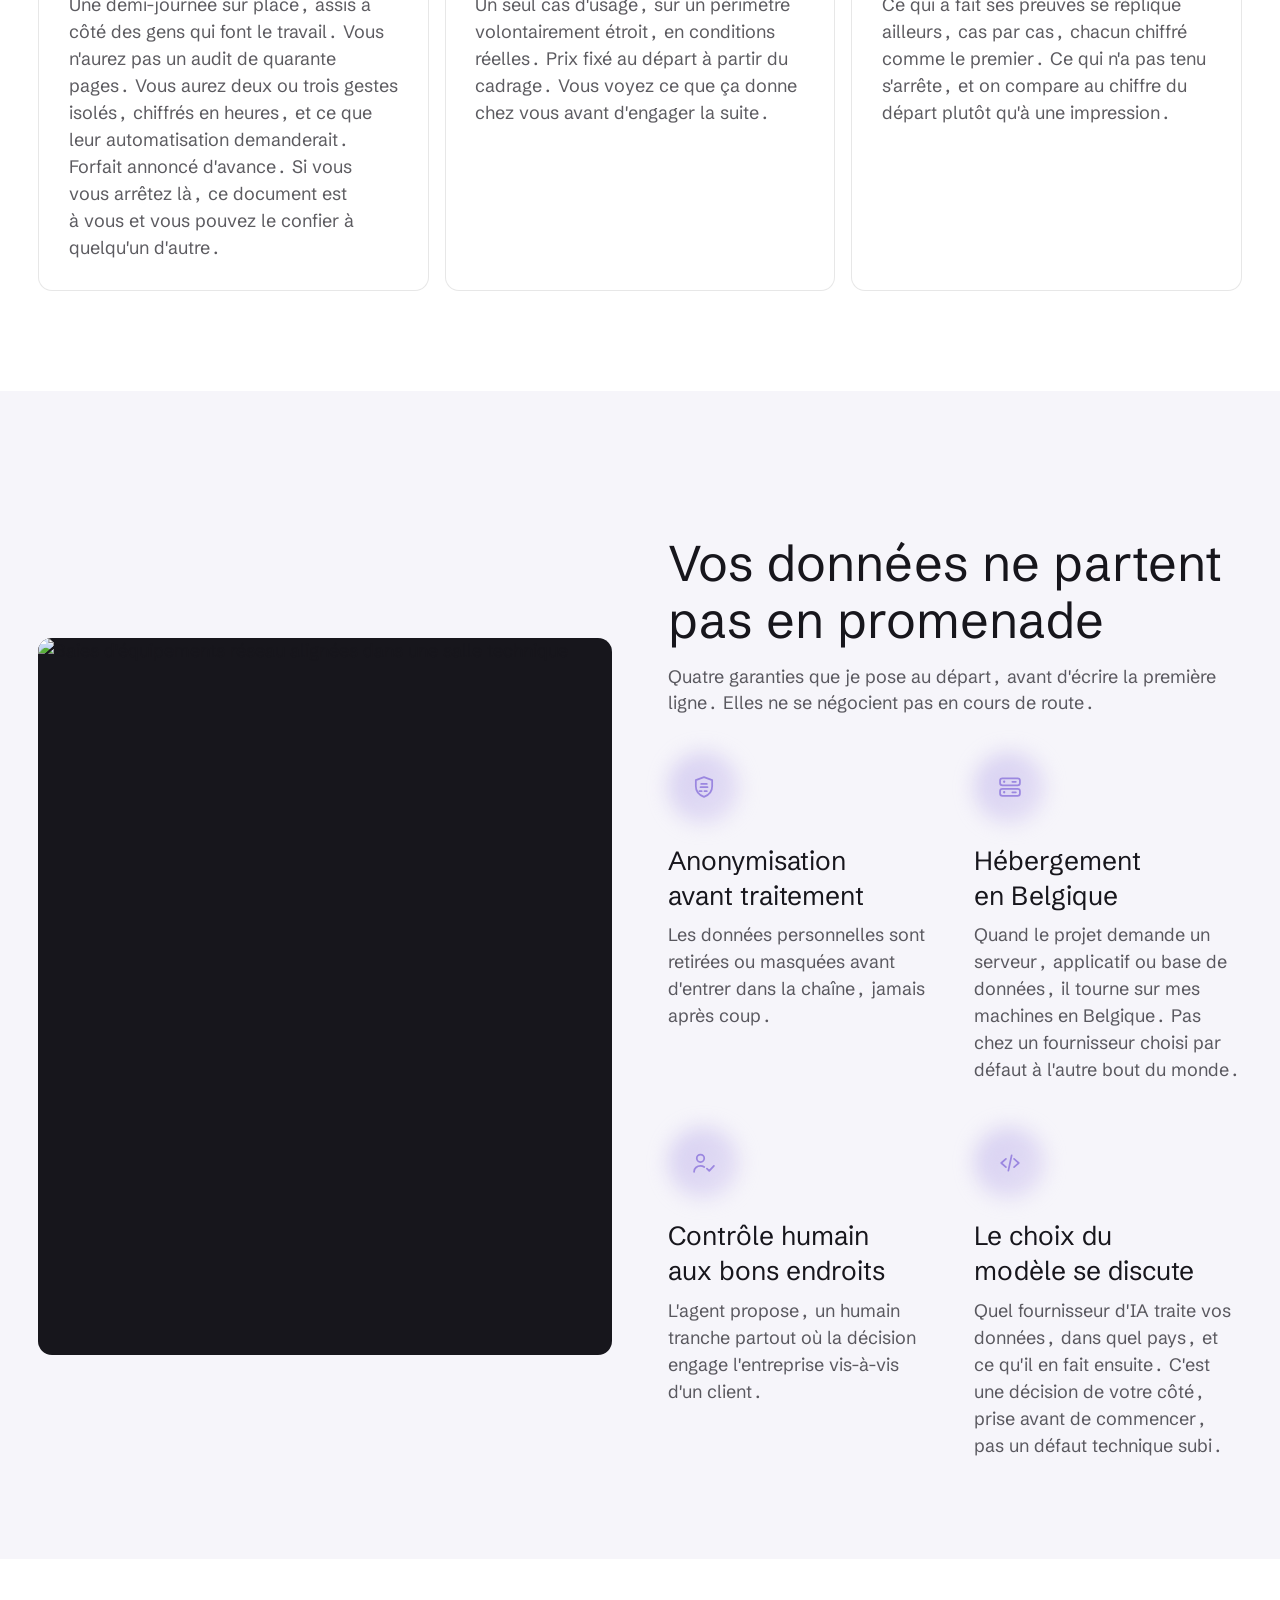
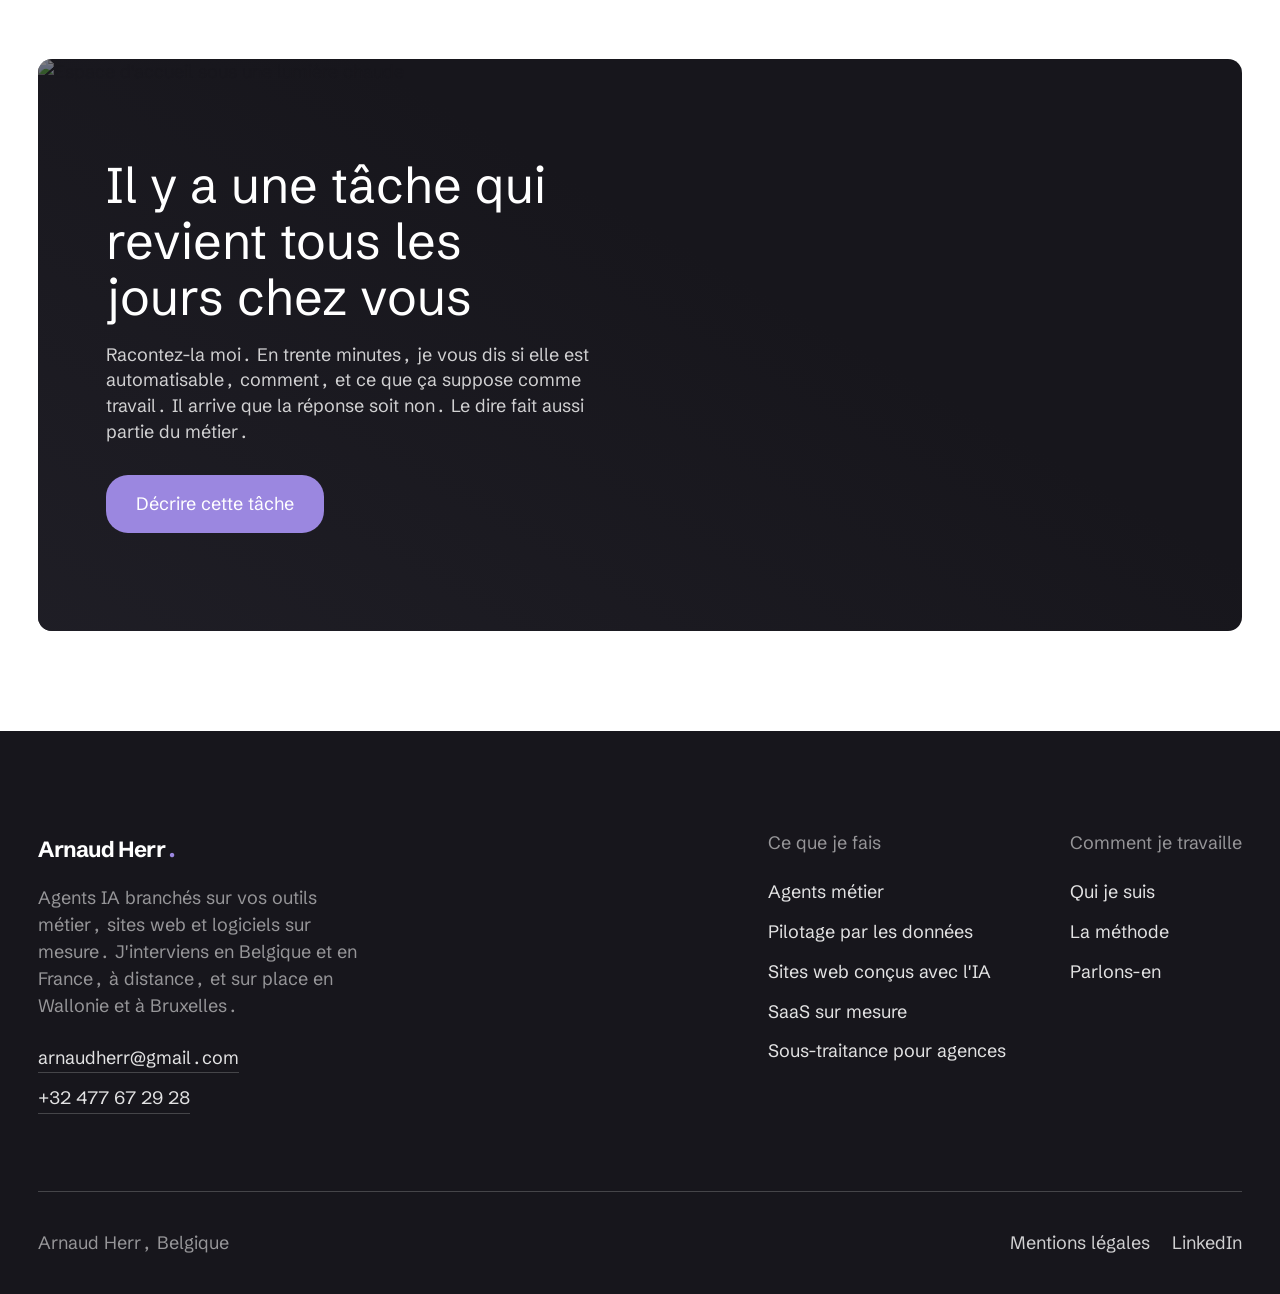
==== commit 26ce1a5e: "Menu : rendre visibles les trois niveaux du site Les sept entrées étaient au même corps, numérotées " ====
--- a/index.html
+++ b/index.html
@@ -345,42 +345,28 @@
     </div>
     <div class="megamenu" id="megaMenu" role="dialog" aria-modal="true" aria-label="Menu principal" aria-hidden="true">
       <div class="wrap">
-        <nav class="mega-nav" aria-label="Pages du site">
-        <a href="./" class="mega-anim" aria-current="page">
-          <span class="i">01</span>
-          <span class="t">Agents métier</span>
-          <span class="d">La logique agentique livrée en API, branchée sur vos outils métier.</span>
-        </a>
-        <a href="sites-web-ia/" class="mega-anim">
-          <span class="i">02</span>
-          <span class="t">Sites web</span>
-          <span class="d">Statiques ou WordPress. Générés avec l'IA, puis repris à la main.</span>
-        </a>
-        <a href="saas-sur-mesure/" class="mega-anim">
-          <span class="i">03</span>
-          <span class="t">SaaS sur mesure</span>
-          <span class="d">Un outil taillé sur votre processus, construit en semaines.</span>
-        </a>
-        <a href="sous-traitance/" class="mega-anim">
-          <span class="i">04</span>
-          <span class="t">Sous-traitance</span>
-          <span class="d">Renfort technique en marque blanche pour agences et sociétés de services.</span>
-        </a>
-        <a href="ia-maitrisee/" class="mega-anim">
-          <span class="i">05</span>
-          <span class="t">La méthode</span>
-          <span class="d">La méthode derrière les offres : diriger, contraindre, vérifier, couper.</span>
-        </a>
-        <a href="a-propos/" class="mega-anim">
-          <span class="i">06</span>
-          <span class="t">Qui je suis</span>
-          <span class="d">Dix ans à connecter des systèmes métier, en Belgique et en France.</span>
-        </a>
-        <a href="contact/" class="mega-anim">
-          <span class="i">07</span>
-          <span class="t">Parlons-en</span>
-          <span class="d">Trente minutes au téléphone, une réponse franche, sans engagement.</span>
-        </a>
+        <nav class="mega-nav" aria-label="Offres">
+          <span class="lbl">Ce que je fais</span>
+          <a href="./" class="mega-anim" aria-current="page">
+            <span class="i">01</span>
+            <span class="t">Agents métier</span>
+            <span class="d">La logique agentique livrée en API, branchée sur vos outils métier.</span>
+          </a>
+          <a href="sites-web-ia/" class="mega-anim">
+            <span class="i">02</span>
+            <span class="t">Sites web</span>
+            <span class="d">Statiques ou WordPress. Générés avec l'IA, puis repris à la main.</span>
+          </a>
+          <a href="saas-sur-mesure/" class="mega-anim">
+            <span class="i">03</span>
+            <span class="t">SaaS sur mesure</span>
+            <span class="d">Un outil taillé sur votre processus, construit en semaines.</span>
+          </a>
+          <a href="sous-traitance/" class="mega-anim">
+            <span class="i">04</span>
+            <span class="t">Sous-traitance</span>
+            <span class="d">Renfort technique en marque blanche pour agences et sociétés de services.</span>
+          </a>
         </nav>
         <div class="mega-apart">
           <span class="lbl">Notre produit</span>
@@ -389,7 +375,13 @@
             <span class="d">Vos chiffres croisés avec le contexte extérieur, interrogeables en français.</span>
           </a>
         </div>
-        <div class="mega-foot">
+        <nav class="mega-plus" aria-label="Pages complémentaires">
+          <span class="lbl">En savoir plus</span>
+          <a href="ia-maitrisee/" class="mega-anim"><span class="t">La méthode</span></a>
+          <a href="a-propos/" class="mega-anim"><span class="t">Qui je suis</span></a>
+          <a href="contact/" class="mega-anim"><span class="t">Parlons-en</span></a>
+        </nav>
+<div class="mega-foot">
           <div>
             <p class="lbl">Écrire</p>
             <a href="mailto:arnaudherr@gmail.com">arnaudherr@gmail.com</a>
--- a/assets/site.css
+++ b/assets/site.css
@@ -267,9 +267,12 @@
   /* Le produit n'est pas une prestation : il sort de la liste numérotée et
      porte sa propre couleur, celle de la plateforme. */
   .mega-apart{margin-top:clamp(22px,3vw,32px)}
-  .mega-apart .lbl{
-    display:block;font-size:var(--t-xs);font-weight:400;line-height:1;
-    letter-spacing:.1em;text-transform:uppercase;color:var(--on-dark-40);
+  /* Intertitre commun aux trois niveaux du menu. C'est lui qui rend la
+     profondeur du site lisible : les offres, le produit, puis les pages
+     d'appui. Même graisse et même interlettrage que le pied du menu. */
+  .mega-nav > .lbl,.mega-apart .lbl,.mega-plus > .lbl{
+    display:block;font-size:var(--t-xs);font-weight:700;line-height:1;
+    letter-spacing:.14em;text-transform:uppercase;color:var(--on-dark-40);
     margin-bottom:12px;
   }
   .mega-apart a{
@@ -308,6 +311,26 @@
   .mega-nav a[aria-current="page"] .i{color:var(--coral)}
   .mega-nav a[aria-current="page"] .t{color:var(--coral)}
 
+  /* Second niveau : pages d'appui. Ni numérotées ni décrites, deux tiers
+     plus petites que les offres, posées en rangée. La hiérarchie se lit
+     avant même d'avoir lu les intitulés. */
+  .mega-plus{
+    display:flex;flex-wrap:wrap;align-items:baseline;
+    gap:2px clamp(22px,3.6vw,40px);
+    margin-top:clamp(24px,3.4vw,34px);
+    padding-top:clamp(15px,2.2vw,20px);
+    border-top:1px solid var(--on-dark-12);
+  }
+  .mega-plus > .lbl{flex-basis:100%;margin-bottom:13px}
+  .mega-plus a{padding:5px 0}
+  .mega-plus .t{
+    font-size:clamp(1.0625rem,.92rem + .55vw,1.375rem);/* 17 → 22 */
+    line-height:1.3;letter-spacing:-.01em;font-weight:600;color:var(--on-dark-80);
+    transition:color .25s var(--ease);
+  }
+  .mega-plus a:hover .t,.mega-plus a:focus-visible .t{color:var(--coral)}
+  .mega-plus a[aria-current="page"] .t{color:var(--coral)}
+
   .mega-foot{
     display:flex;flex-wrap:wrap;gap:22px clamp(28px,5vw,56px);
     margin-top:clamp(28px,5vw,44px);
@@ -323,13 +346,15 @@
   /* entrée décalée, pilotée par la classe d'ouverture */
   .mega-anim{opacity:0;transform:translate3d(0,14px,0);transition:opacity .5s var(--ease),transform .5s var(--ease)}
   .megamenu.is-open .mega-anim{opacity:1;transform:none}
-  .megamenu.is-open .mega-anim:nth-child(1){transition-delay:.06s}
-  .megamenu.is-open .mega-anim:nth-child(2){transition-delay:.12s}
-  .megamenu.is-open .mega-anim:nth-child(3){transition-delay:.18s}
-  .megamenu.is-open .mega-anim:nth-child(4){transition-delay:.24s}
-  .megamenu.is-open .mega-anim:nth-child(5){transition-delay:.30s}
-  .megamenu.is-open .mega-anim:nth-child(6){transition-delay:.36s}
-  .megamenu.is-open .mega-foot{transition-delay:.42s}
+  .megamenu.is-open .mega-nav a:nth-of-type(1){transition-delay:.06s}
+  .megamenu.is-open .mega-nav a:nth-of-type(2){transition-delay:.12s}
+  .megamenu.is-open .mega-nav a:nth-of-type(3){transition-delay:.18s}
+  .megamenu.is-open .mega-nav a:nth-of-type(4){transition-delay:.24s}
+  .megamenu.is-open .mega-apart a{transition-delay:.30s}
+  .megamenu.is-open .mega-plus a:nth-of-type(1){transition-delay:.36s}
+  .megamenu.is-open .mega-plus a:nth-of-type(2){transition-delay:.40s}
+  .megamenu.is-open .mega-plus a:nth-of-type(3){transition-delay:.44s}
+  .megamenu.is-open .mega-foot{transition-delay:.50s}
 
   @media(min-width:900px){
     .mega-nav a{grid-template-columns:auto minmax(0,1fr) minmax(0,1fr);align-items:center}
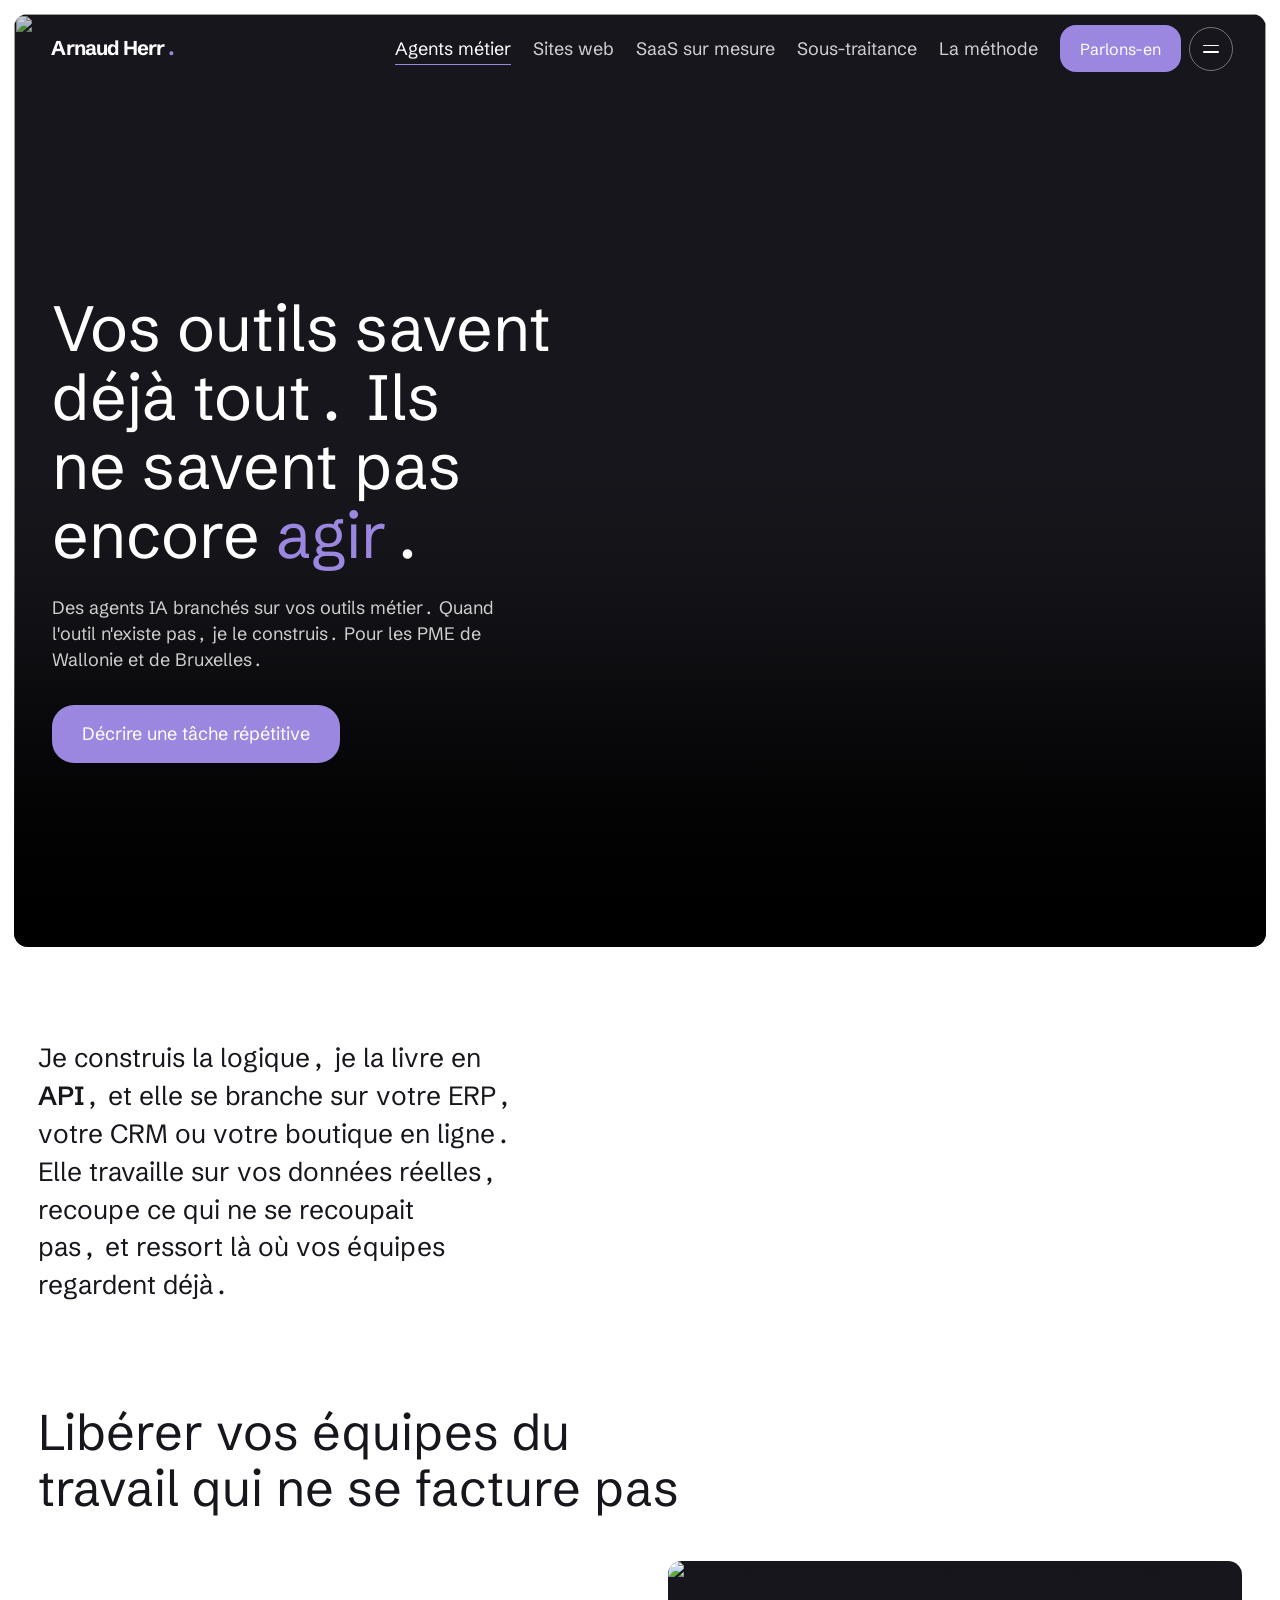
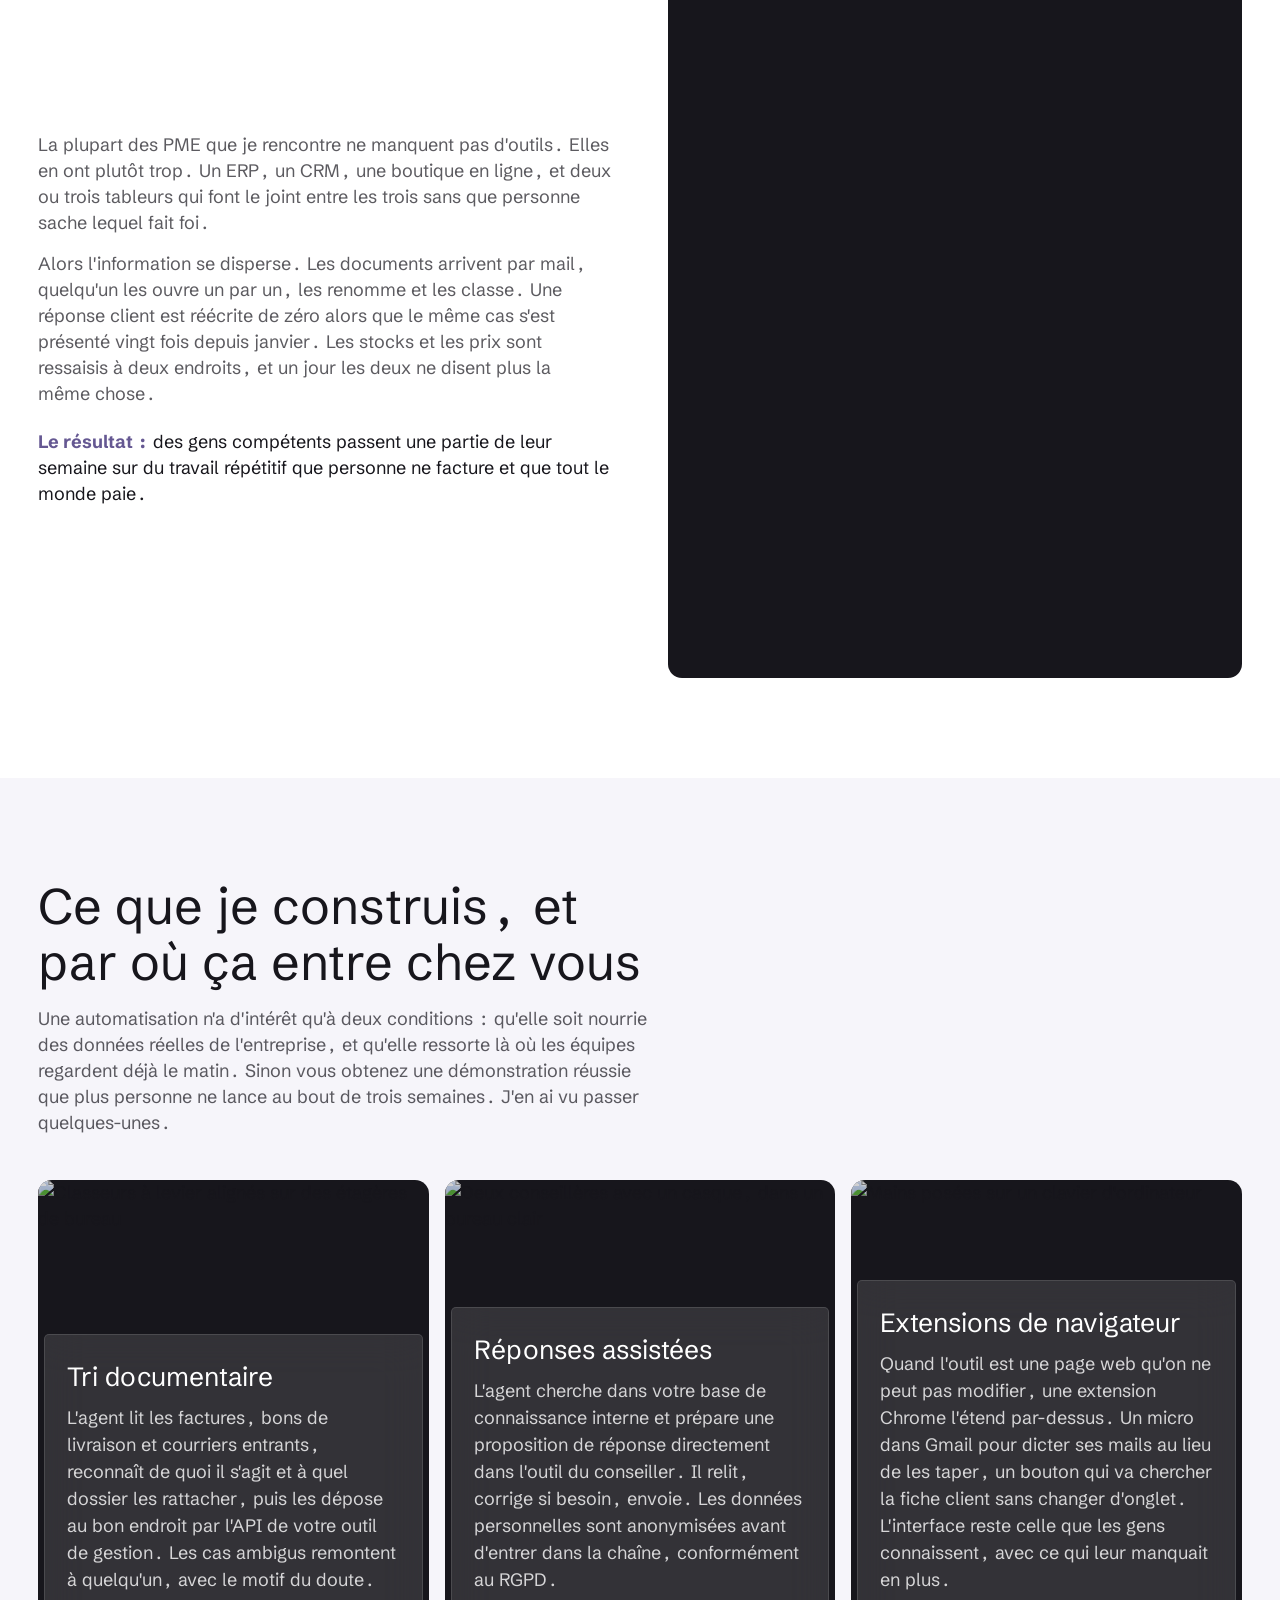
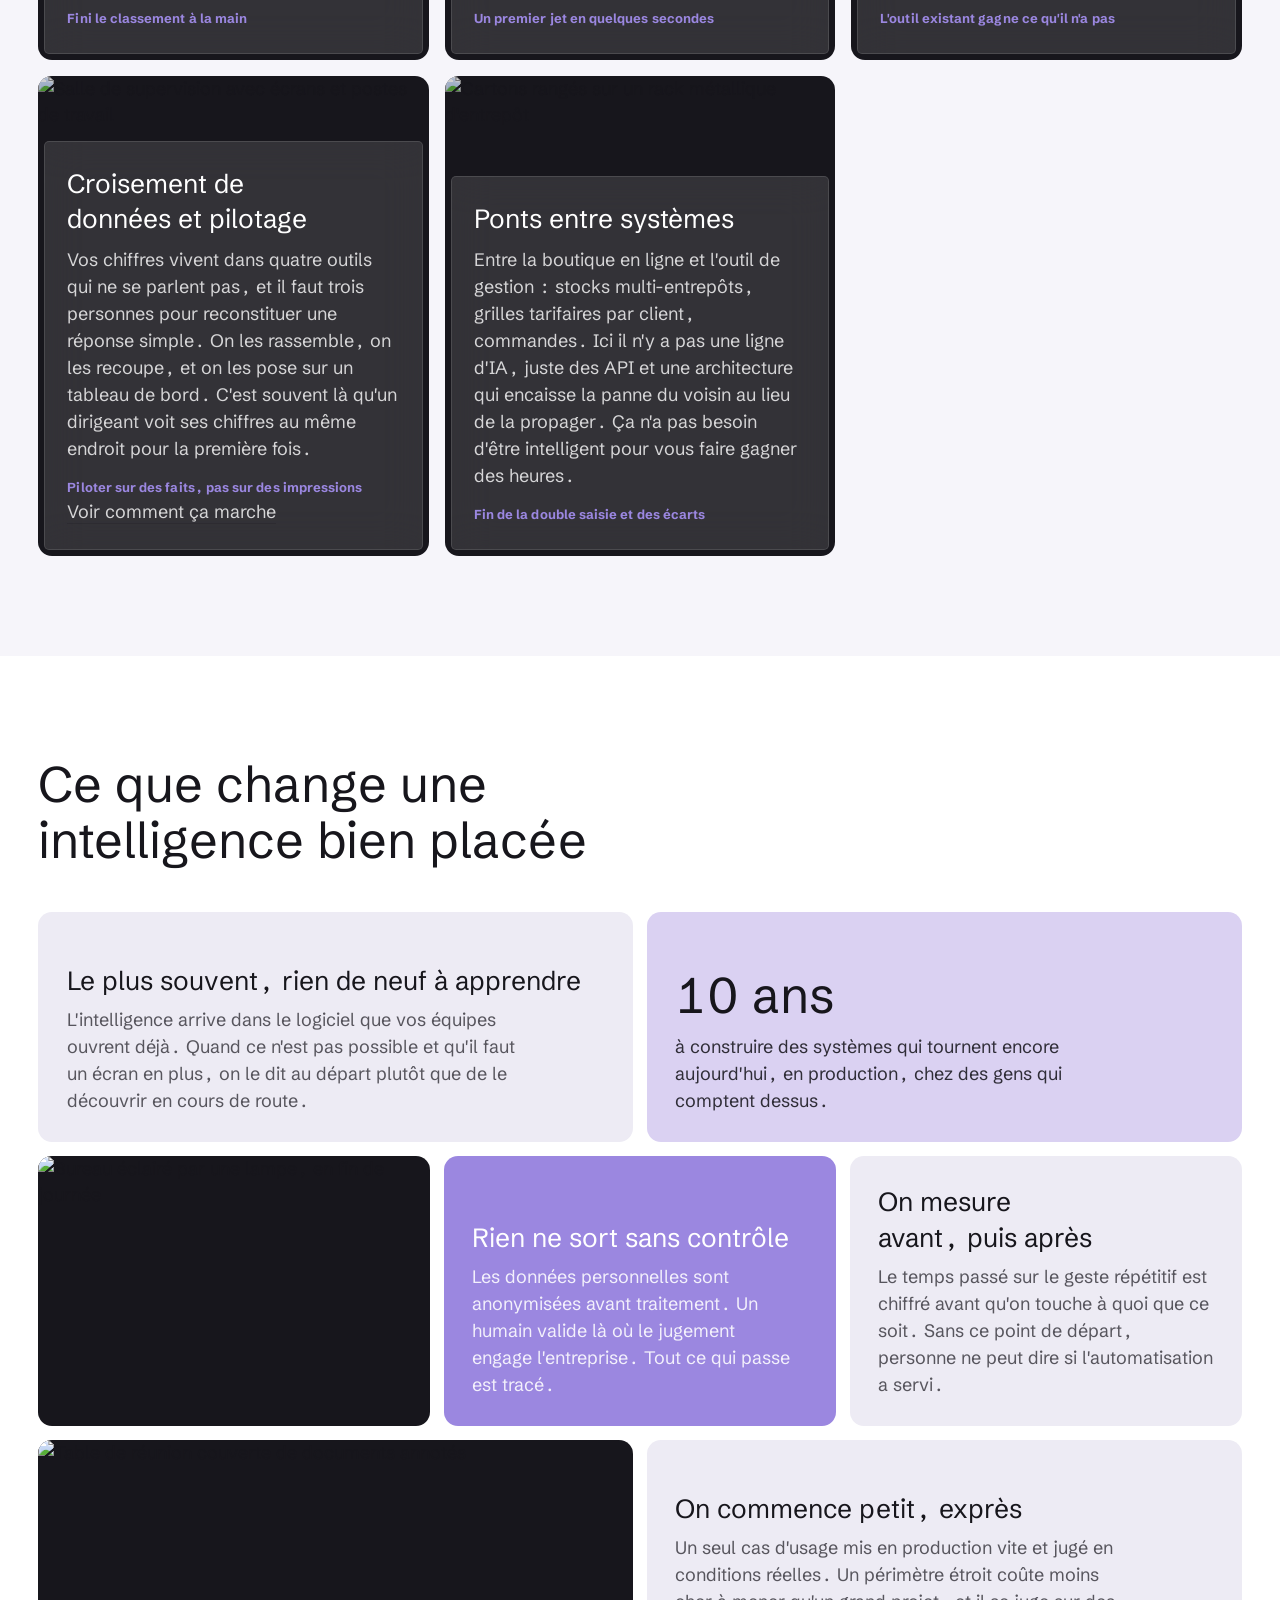
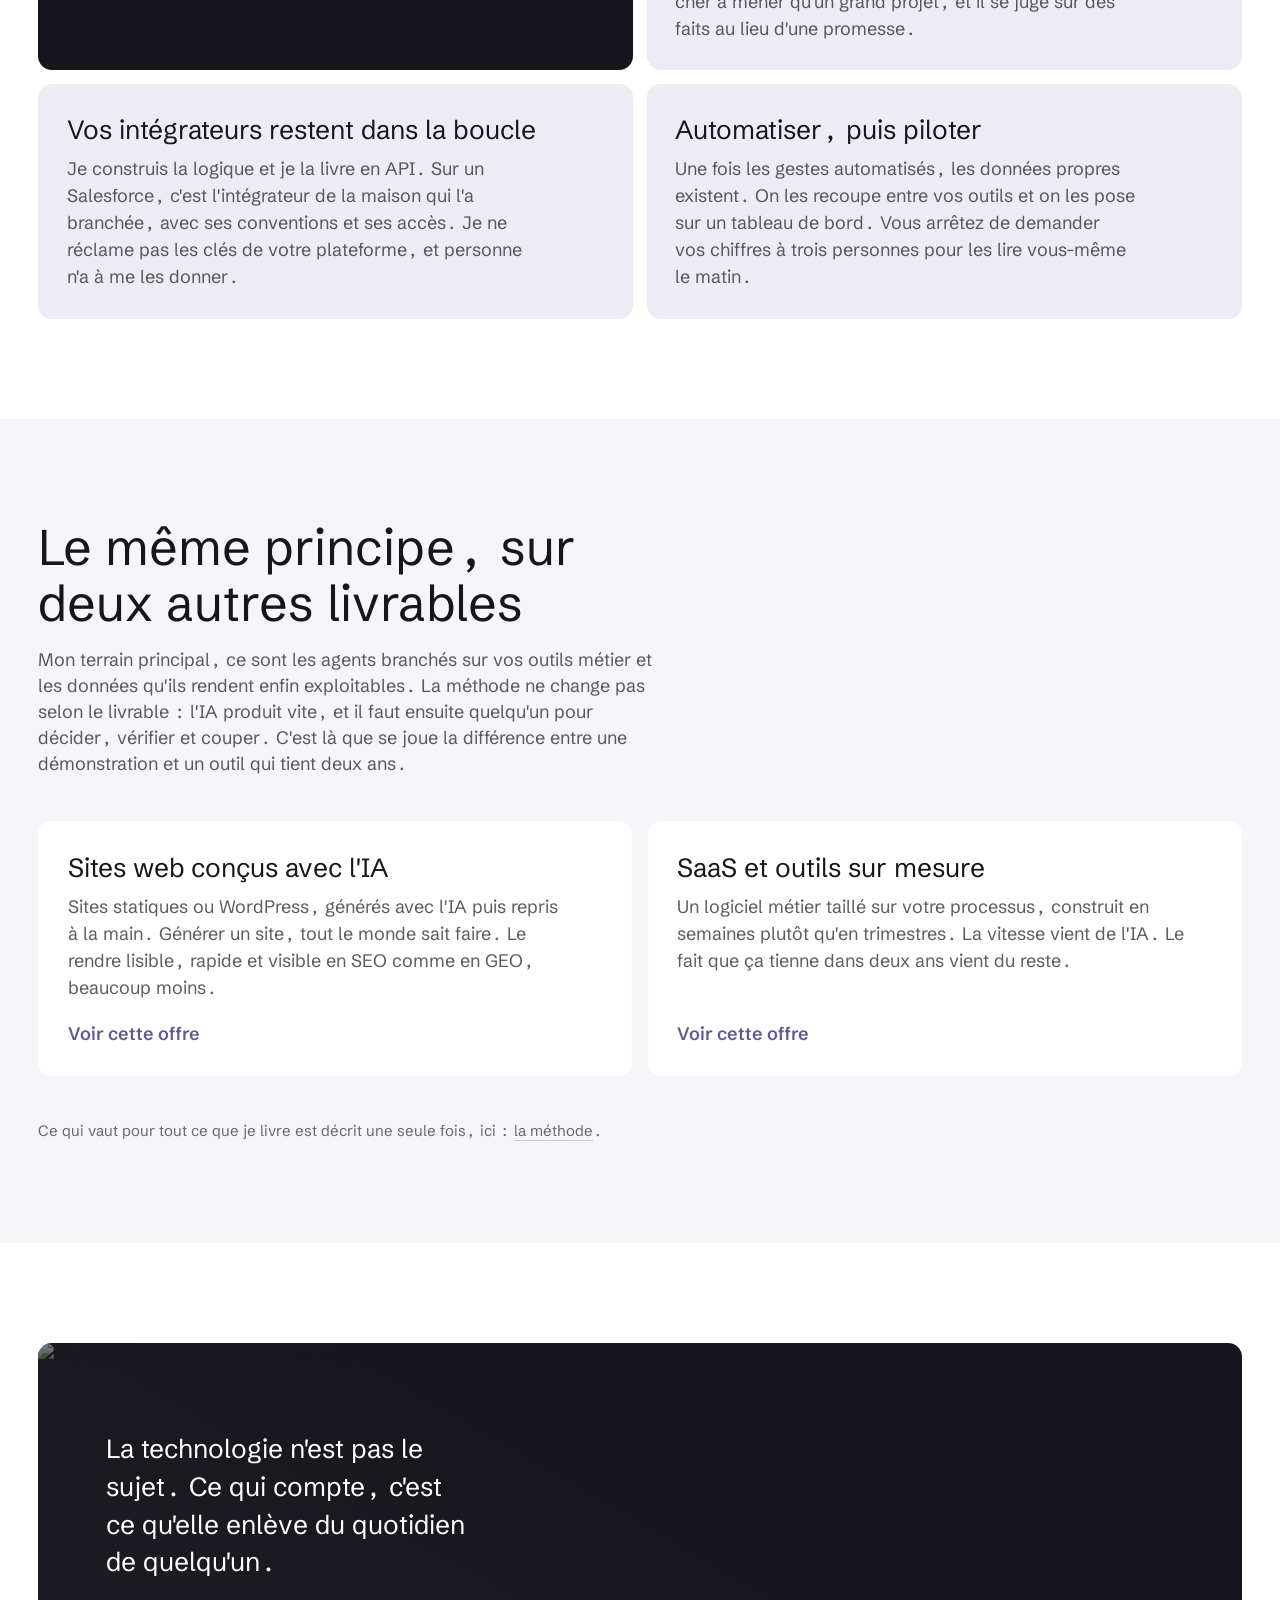
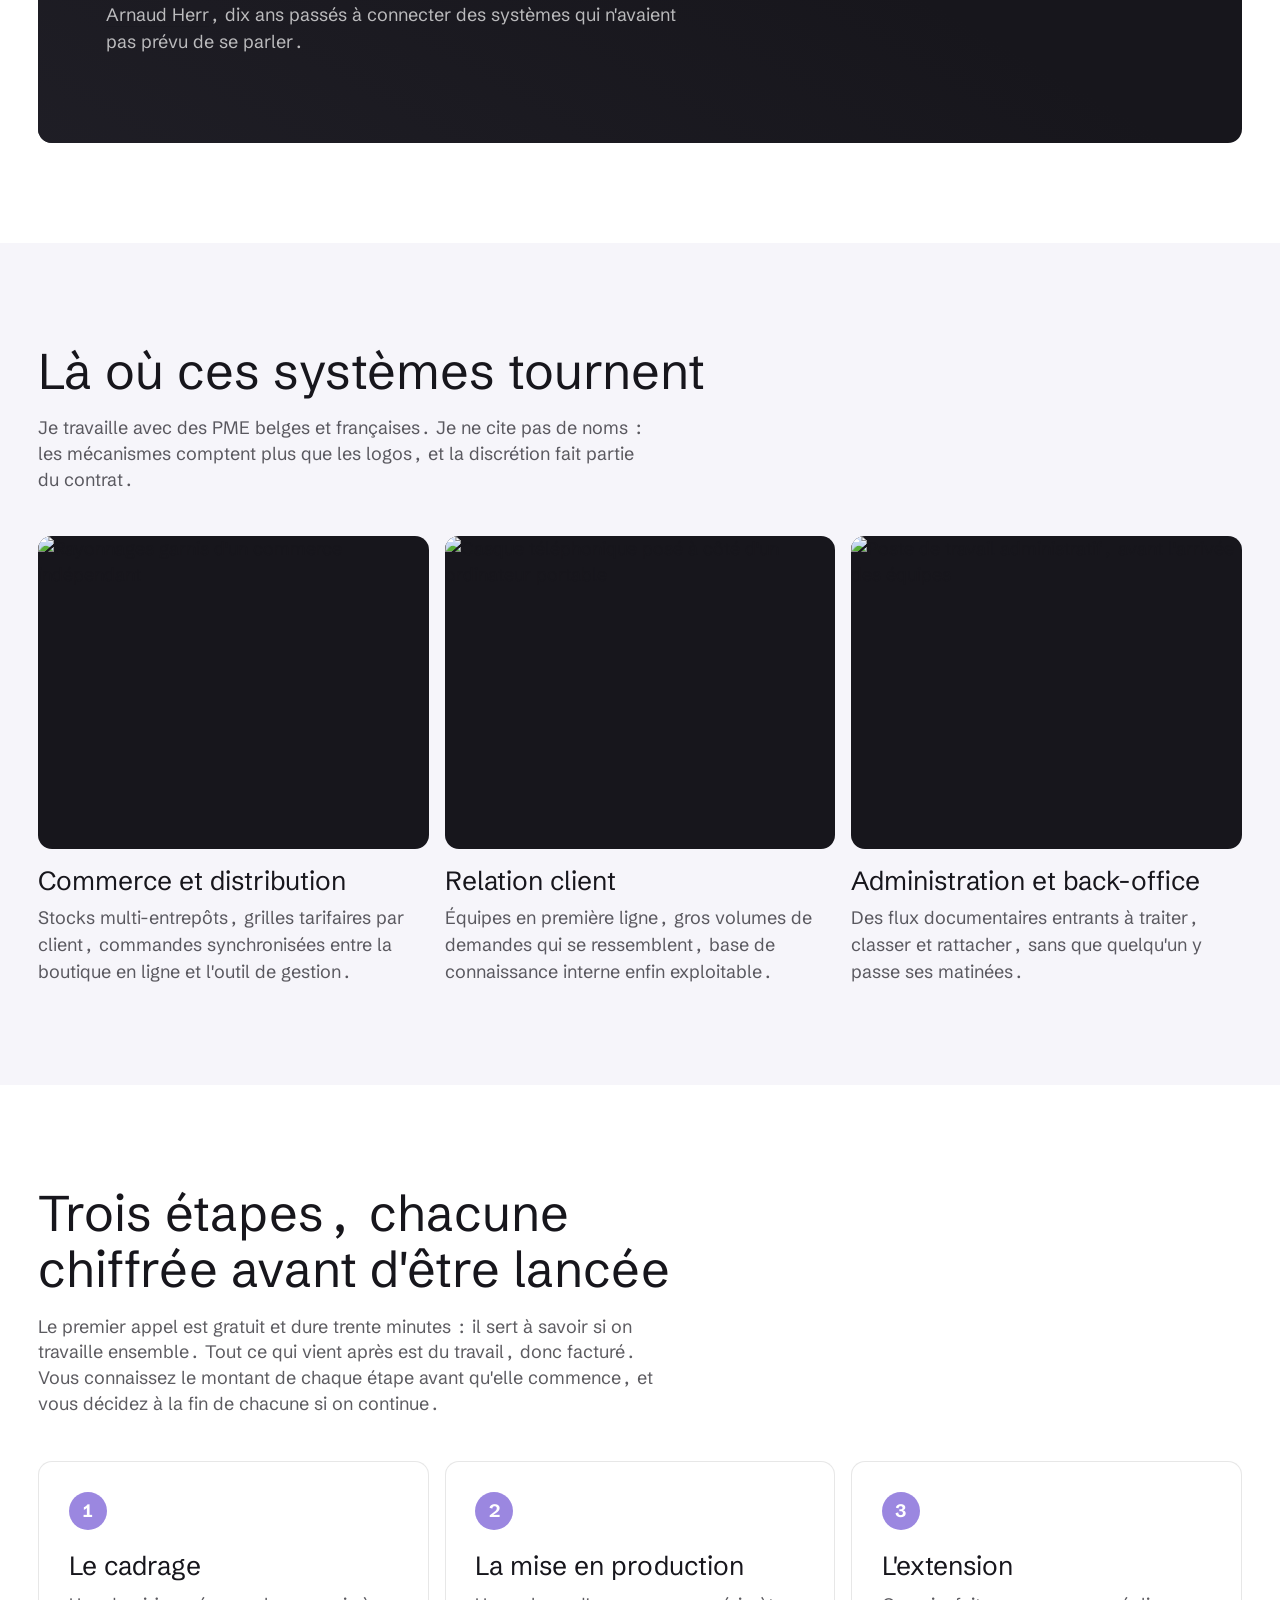
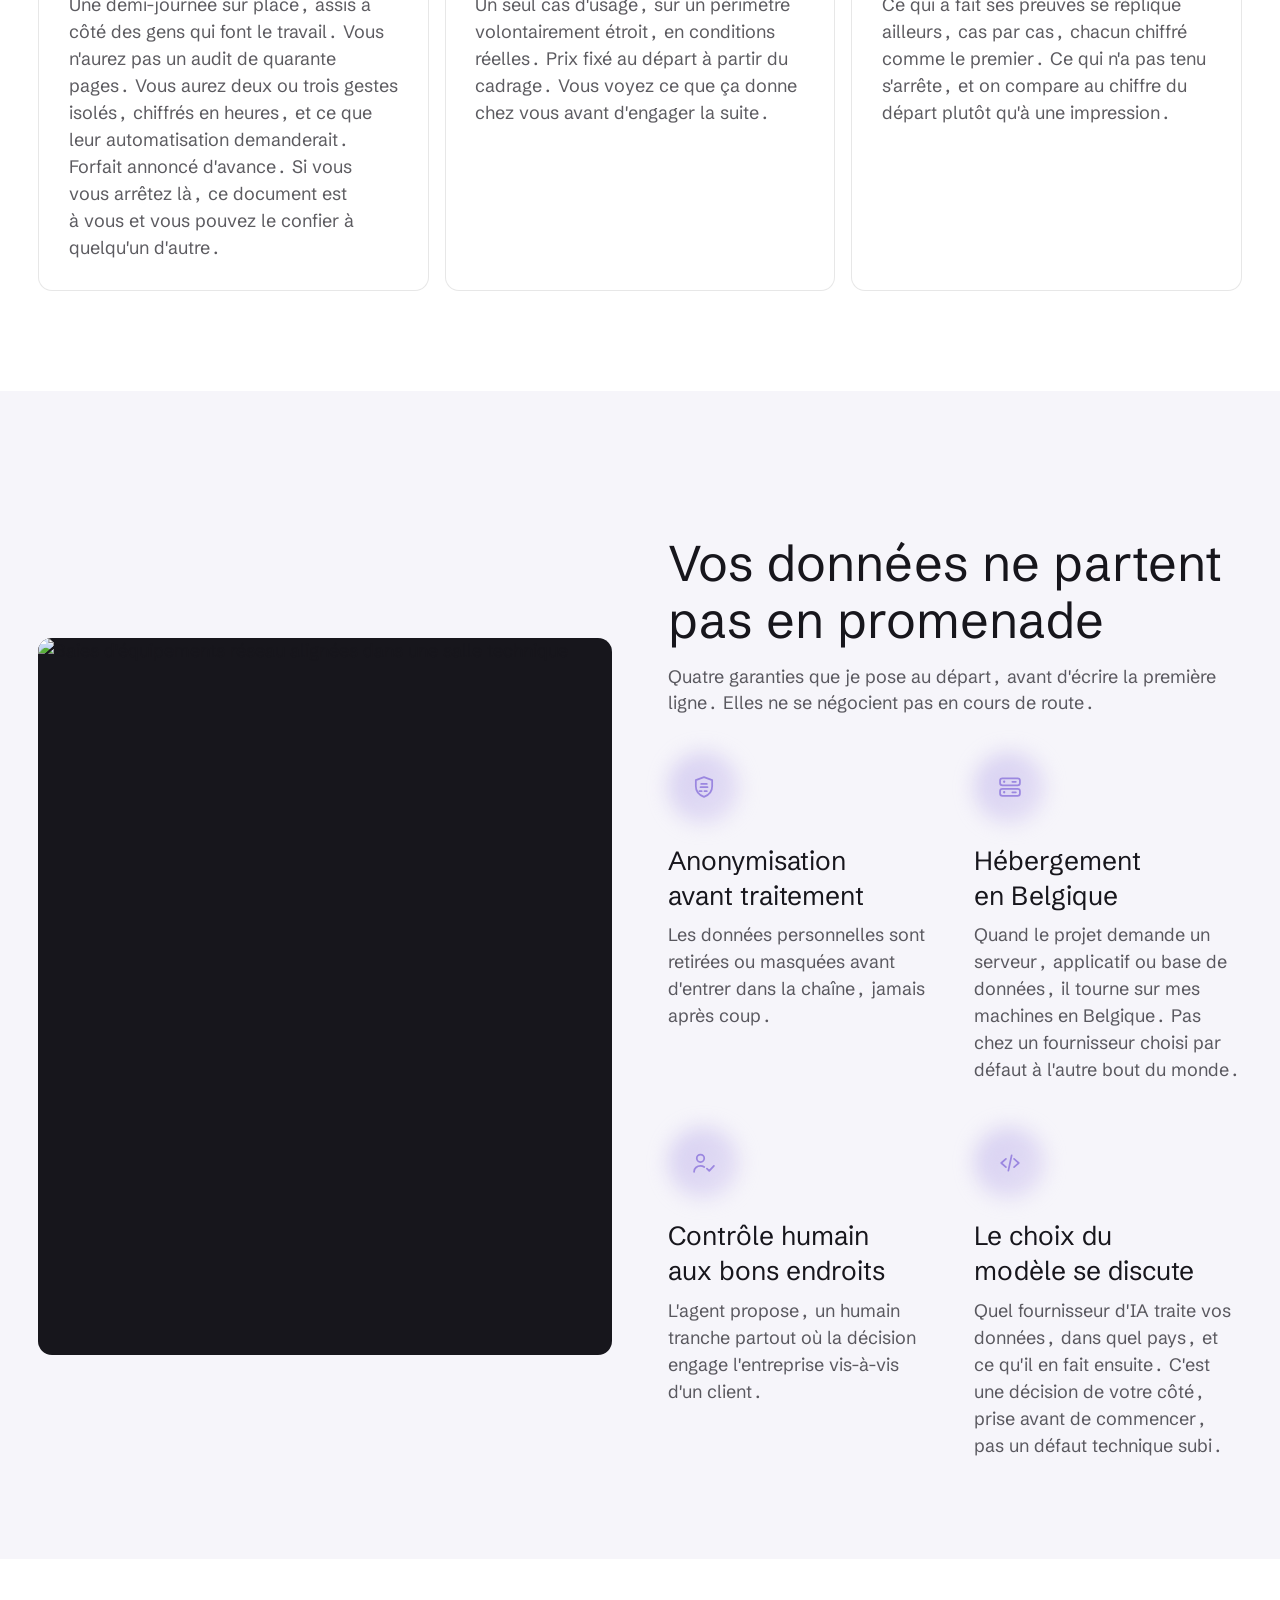
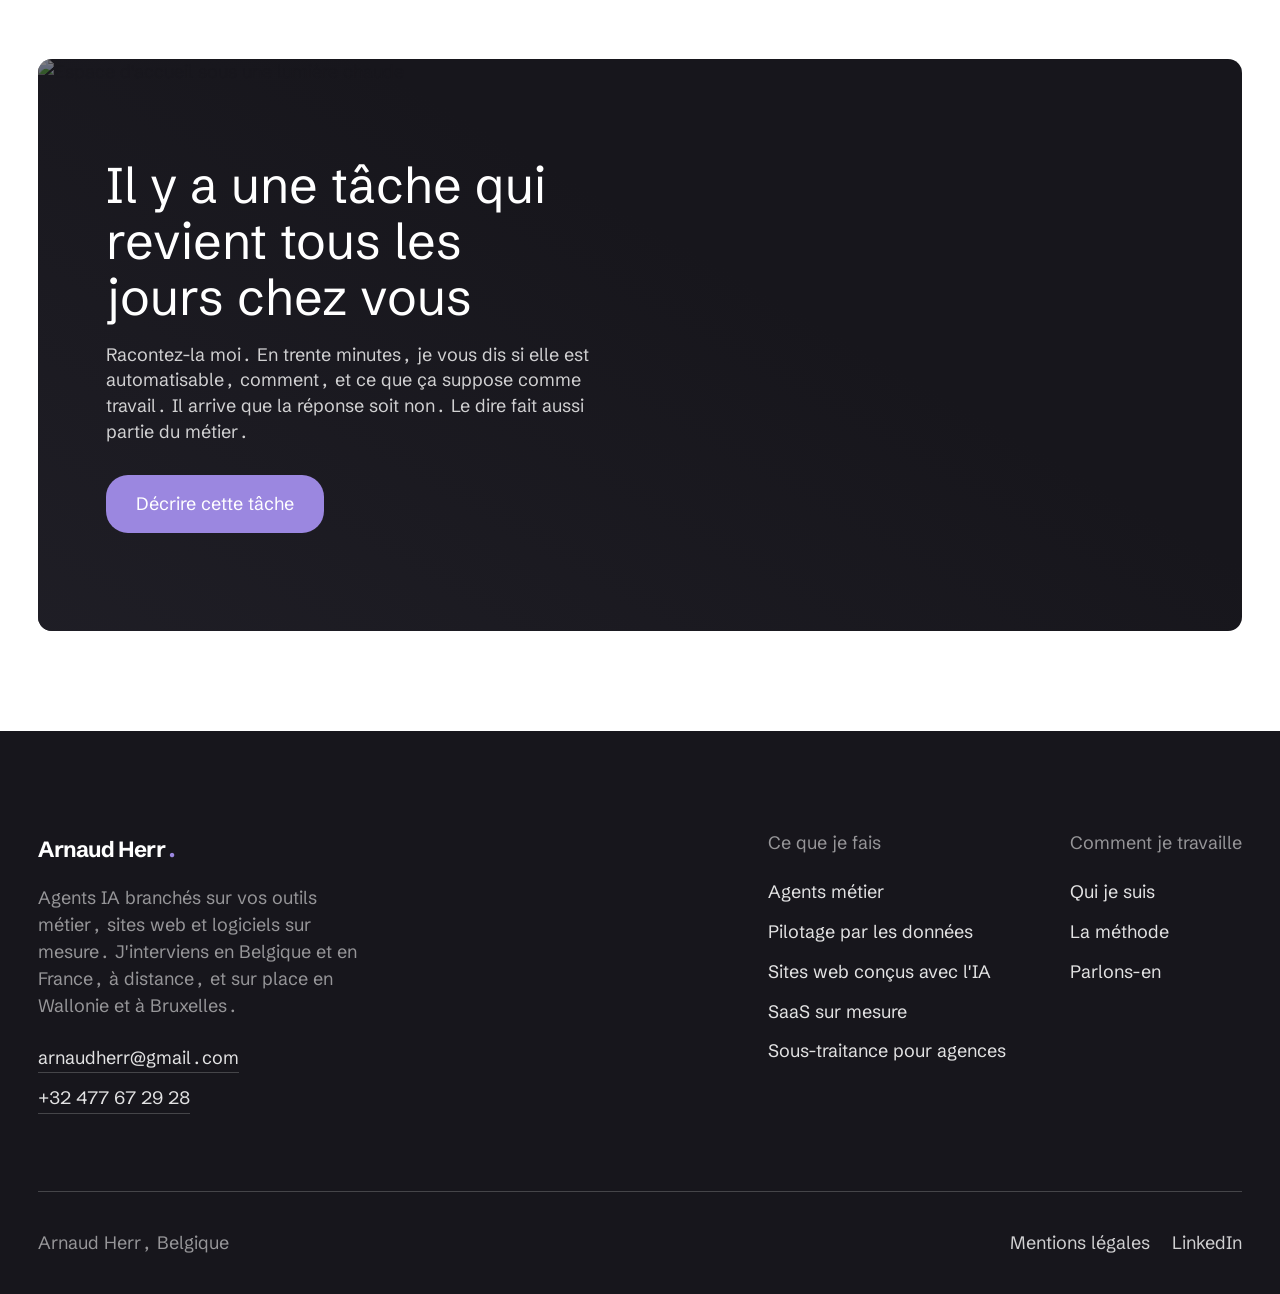
==== commit b317c980: "Hero : la baseline revient à la Wallonie et Bruxelles La formulation ouverte à la France ne convainc" ====
--- a/index.html
+++ b/index.html
@@ -417,7 +417,7 @@
         <h1 id="hero-title" data-rv>Vos outils savent déjà tout. Ils ne savent pas encore <em>agir</em>.</h1>
 
         <p class="hero-line" data-rv>Des agents IA branchés sur vos outils métier. Quand l'outil n'existe
-        pas, je le construis. Pour les PME belges et françaises.</p>
+        pas, je le construis. Pour les PME de Wallonie et de Bruxelles.</p>
 
         <p data-rv><a href="contact/" class="btn btn-block">Décrire une tâche répétitive</a></p>
       </div>
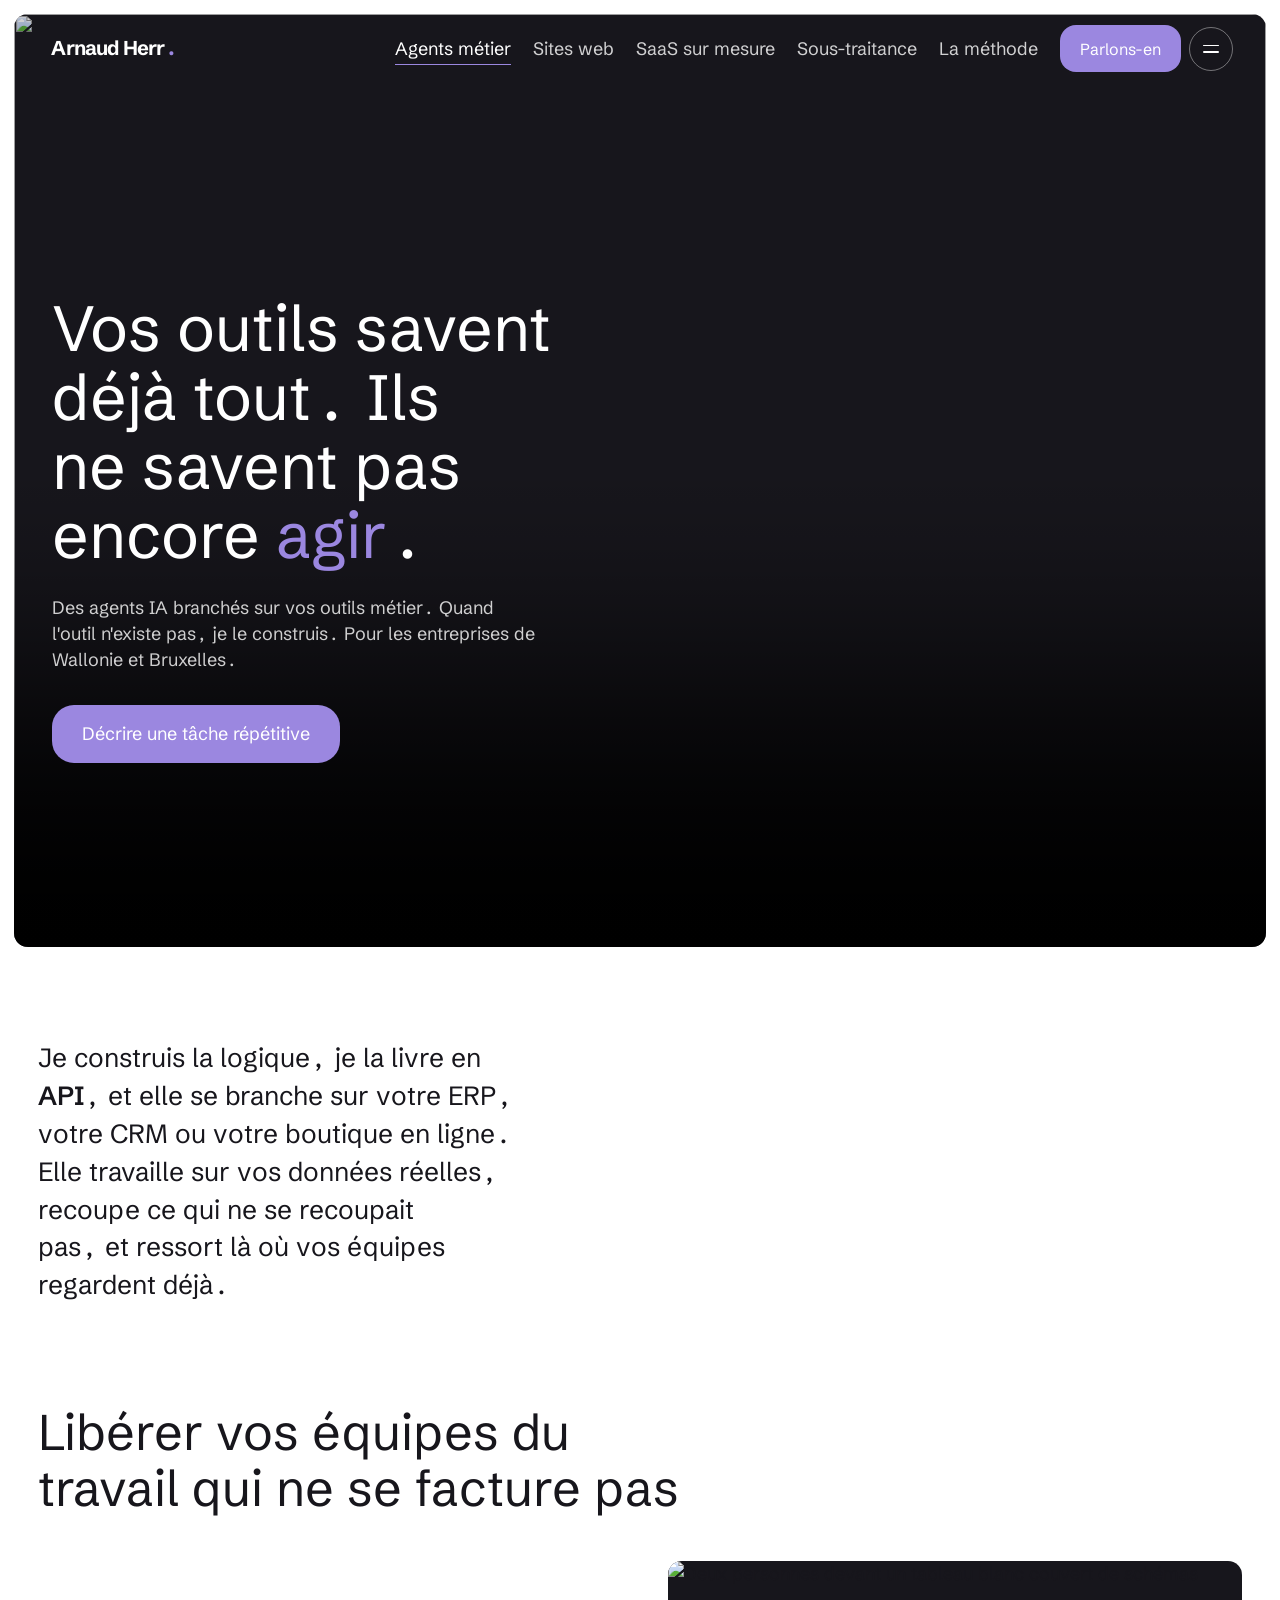
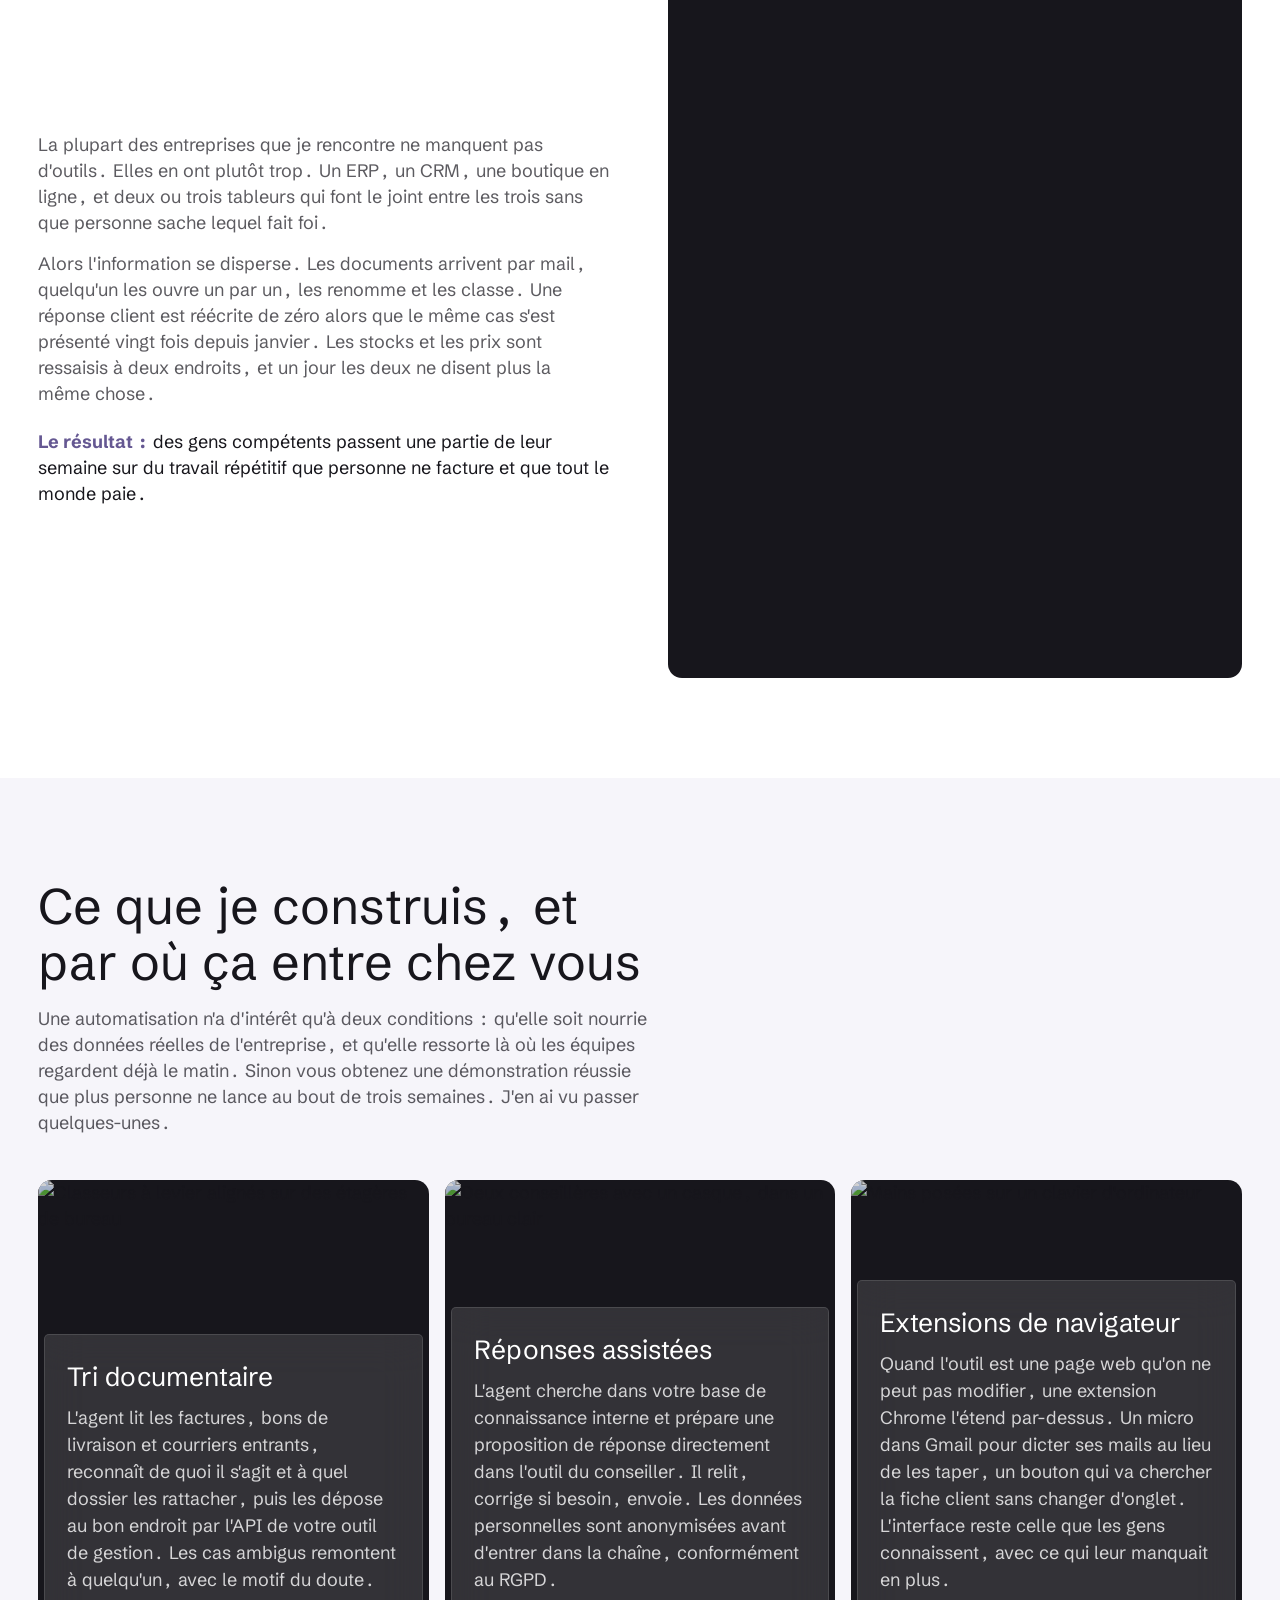
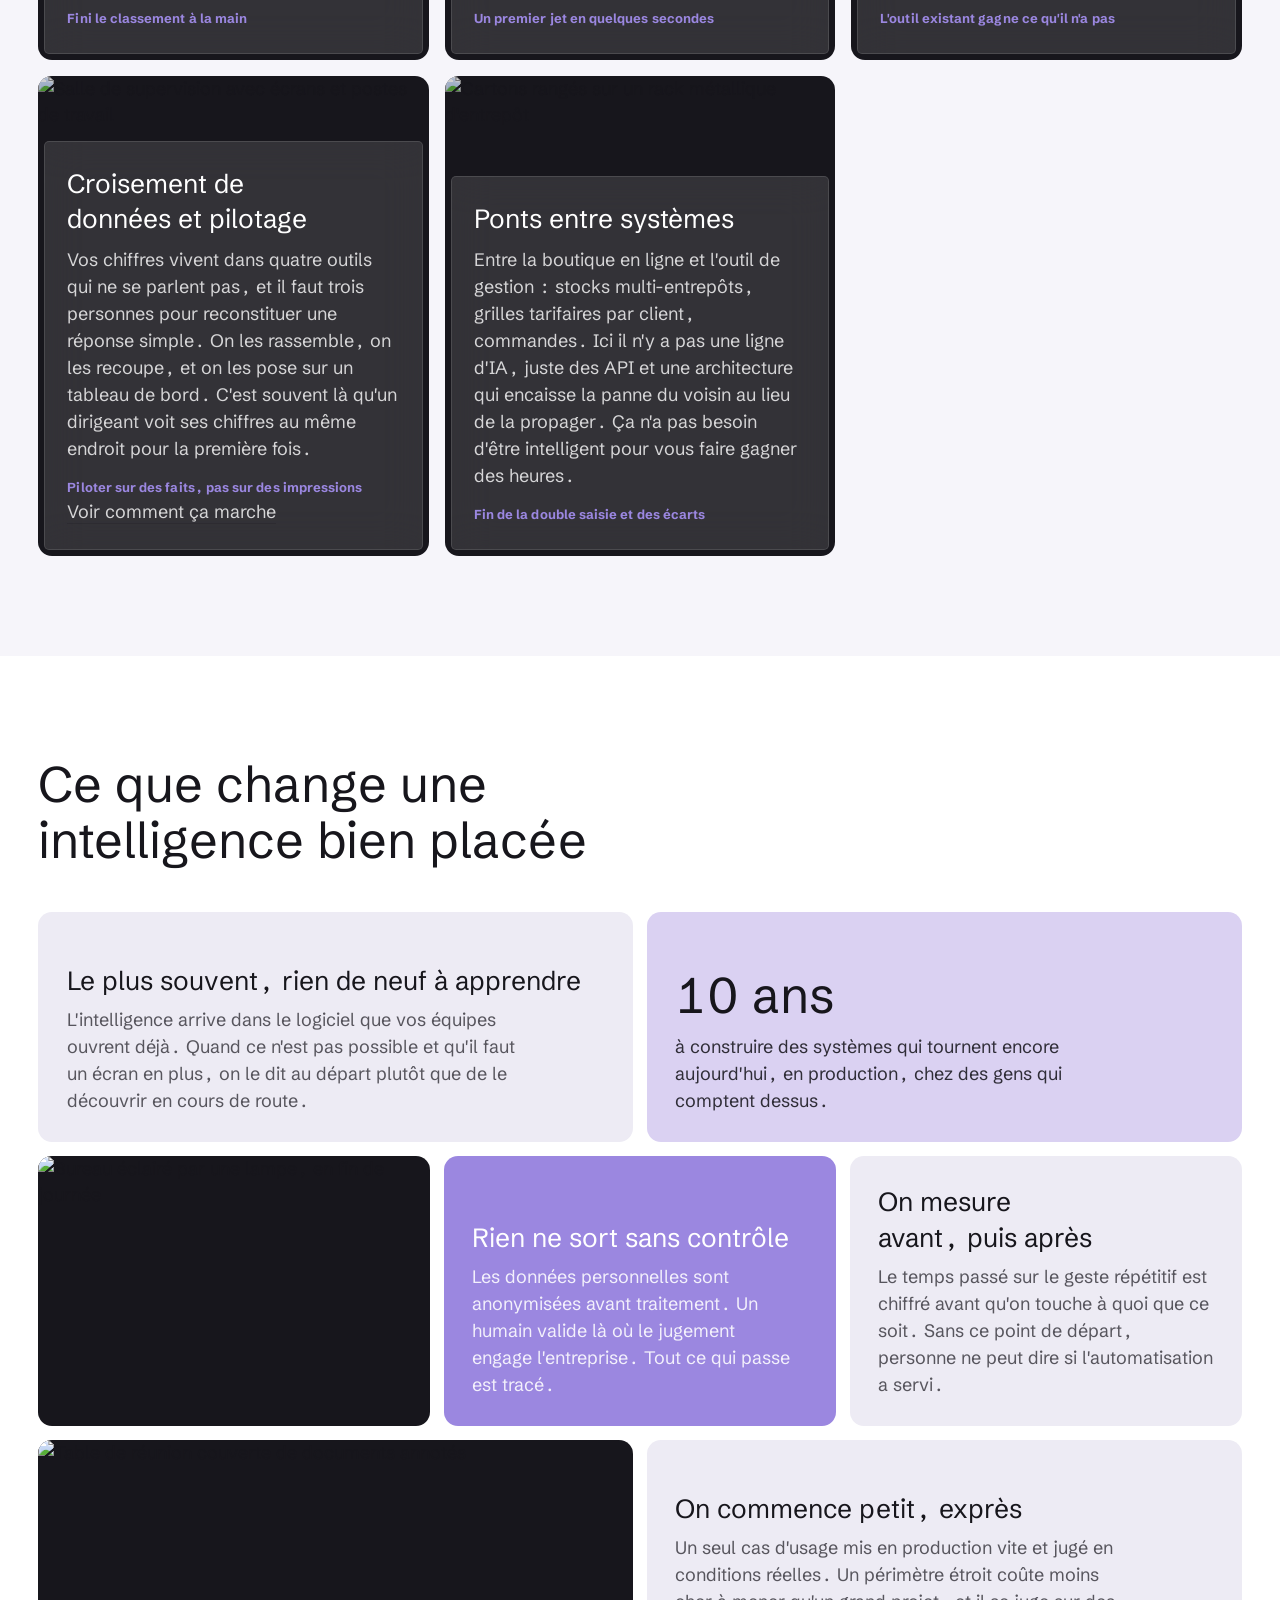
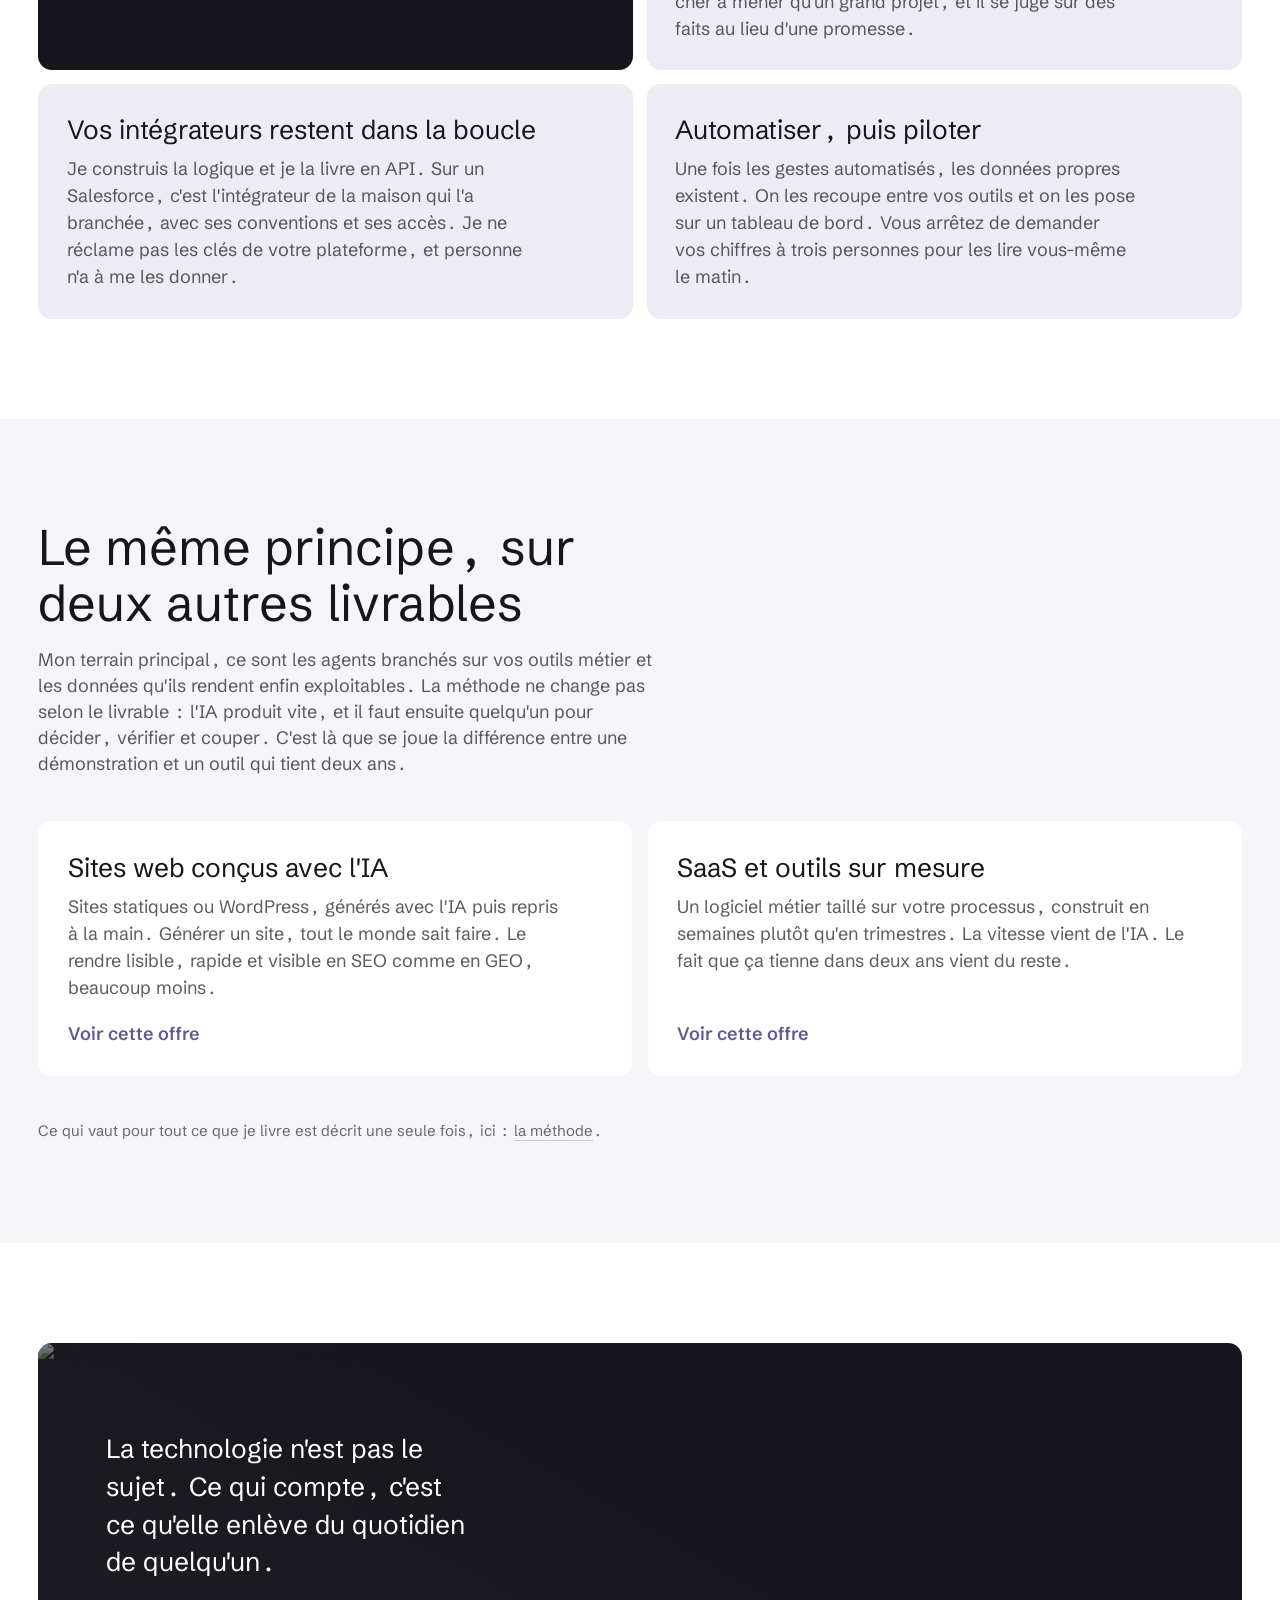
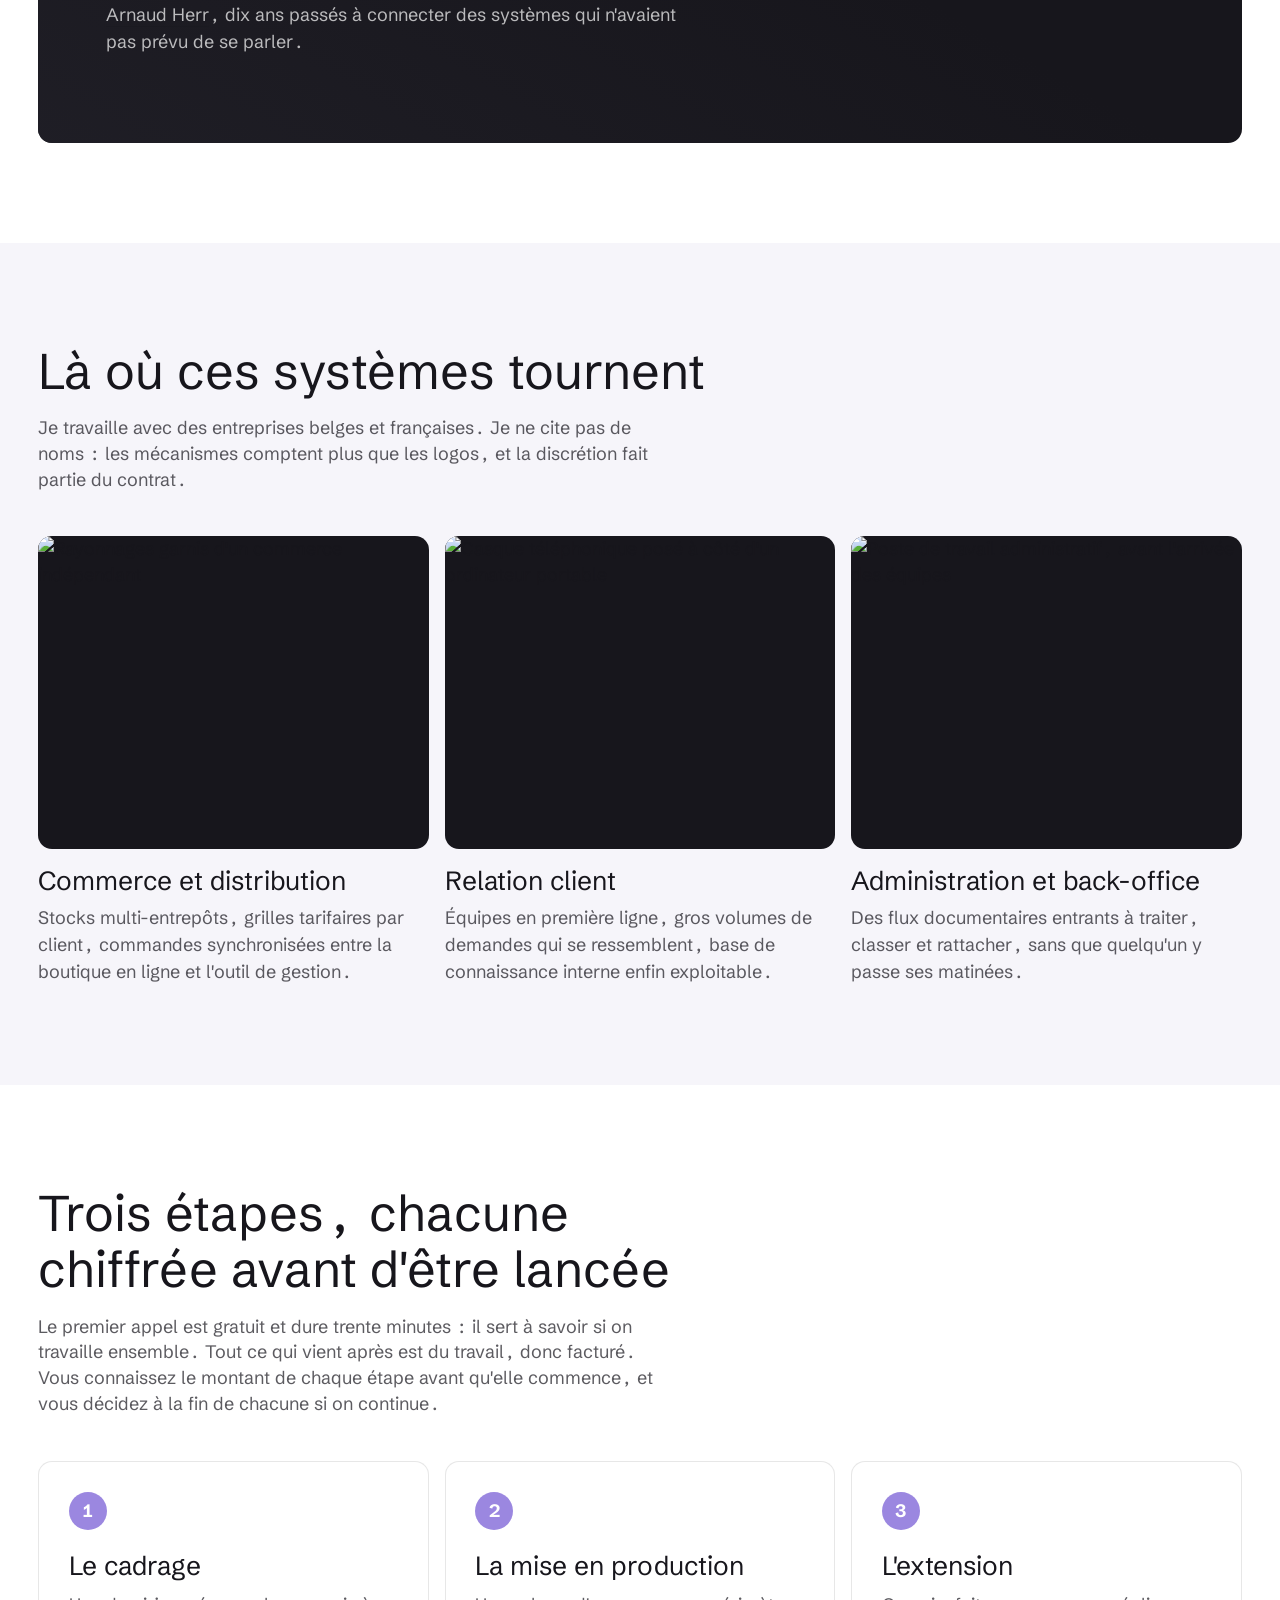
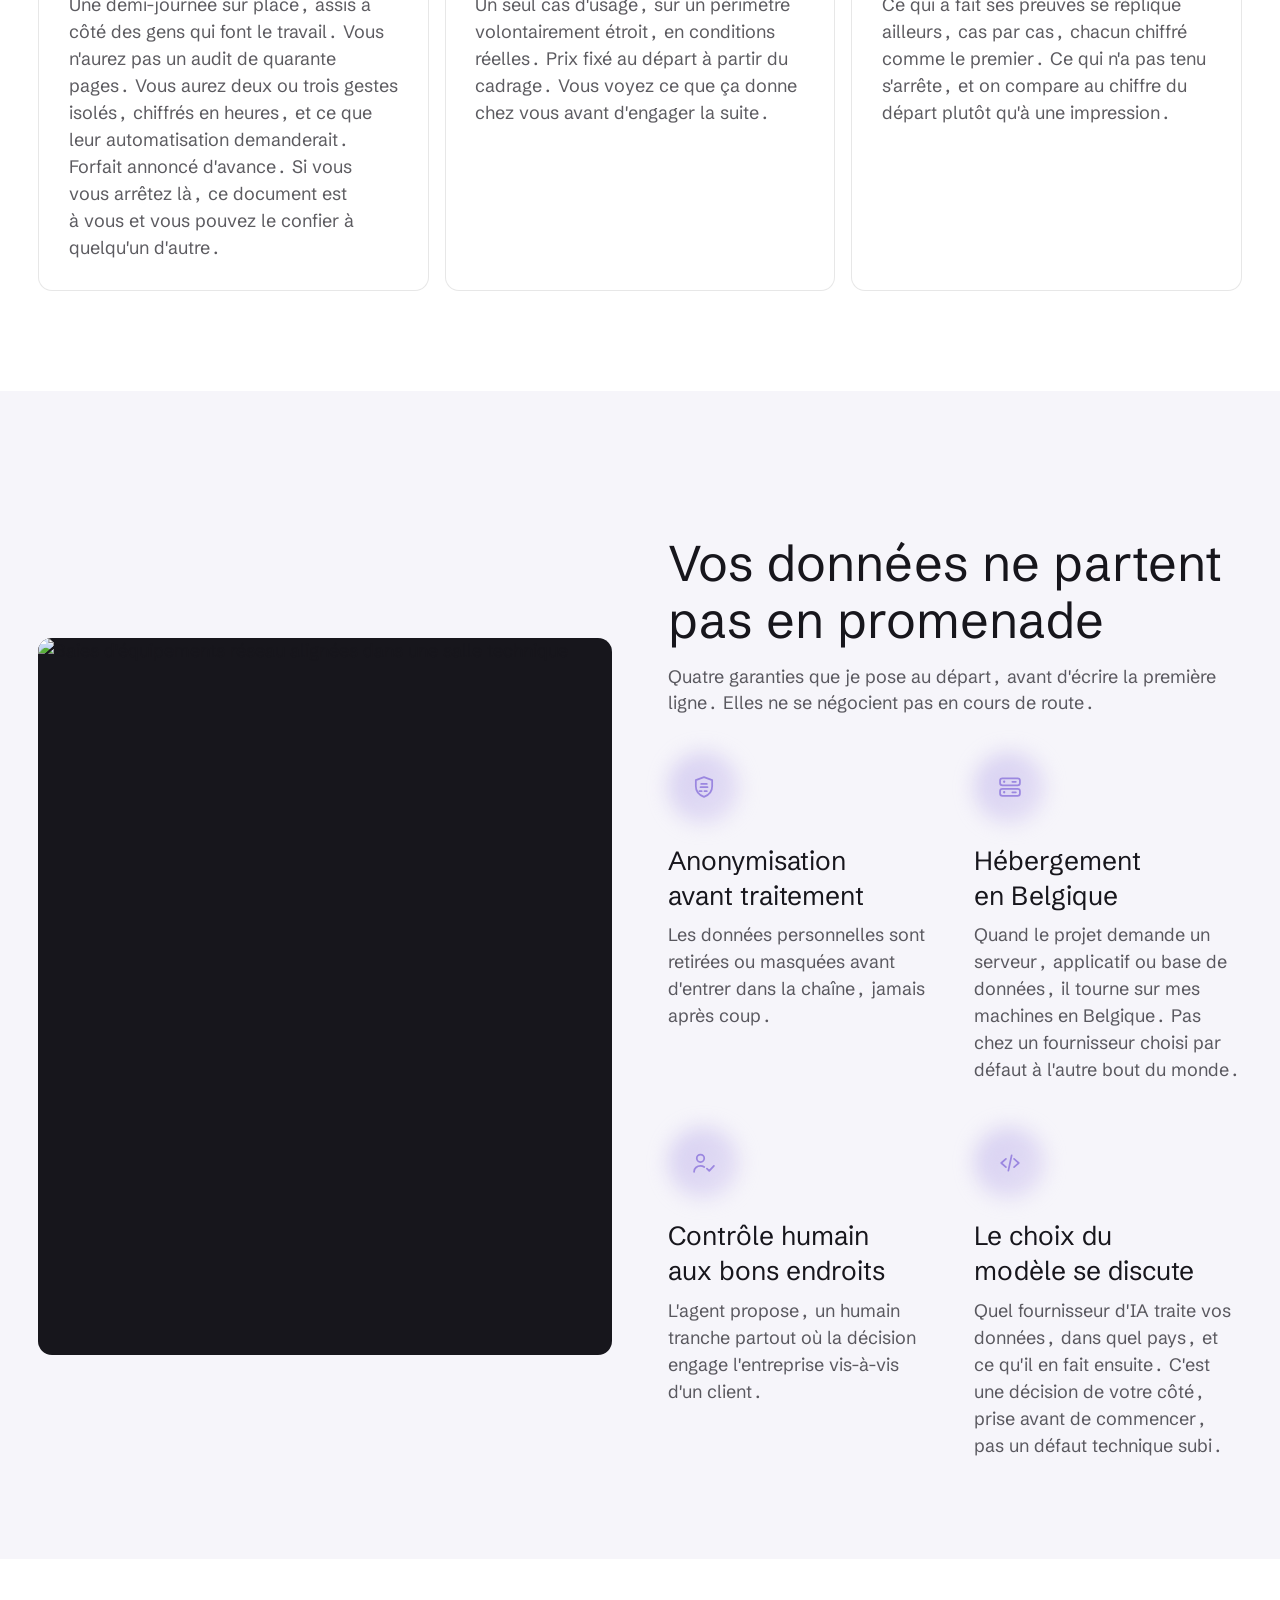
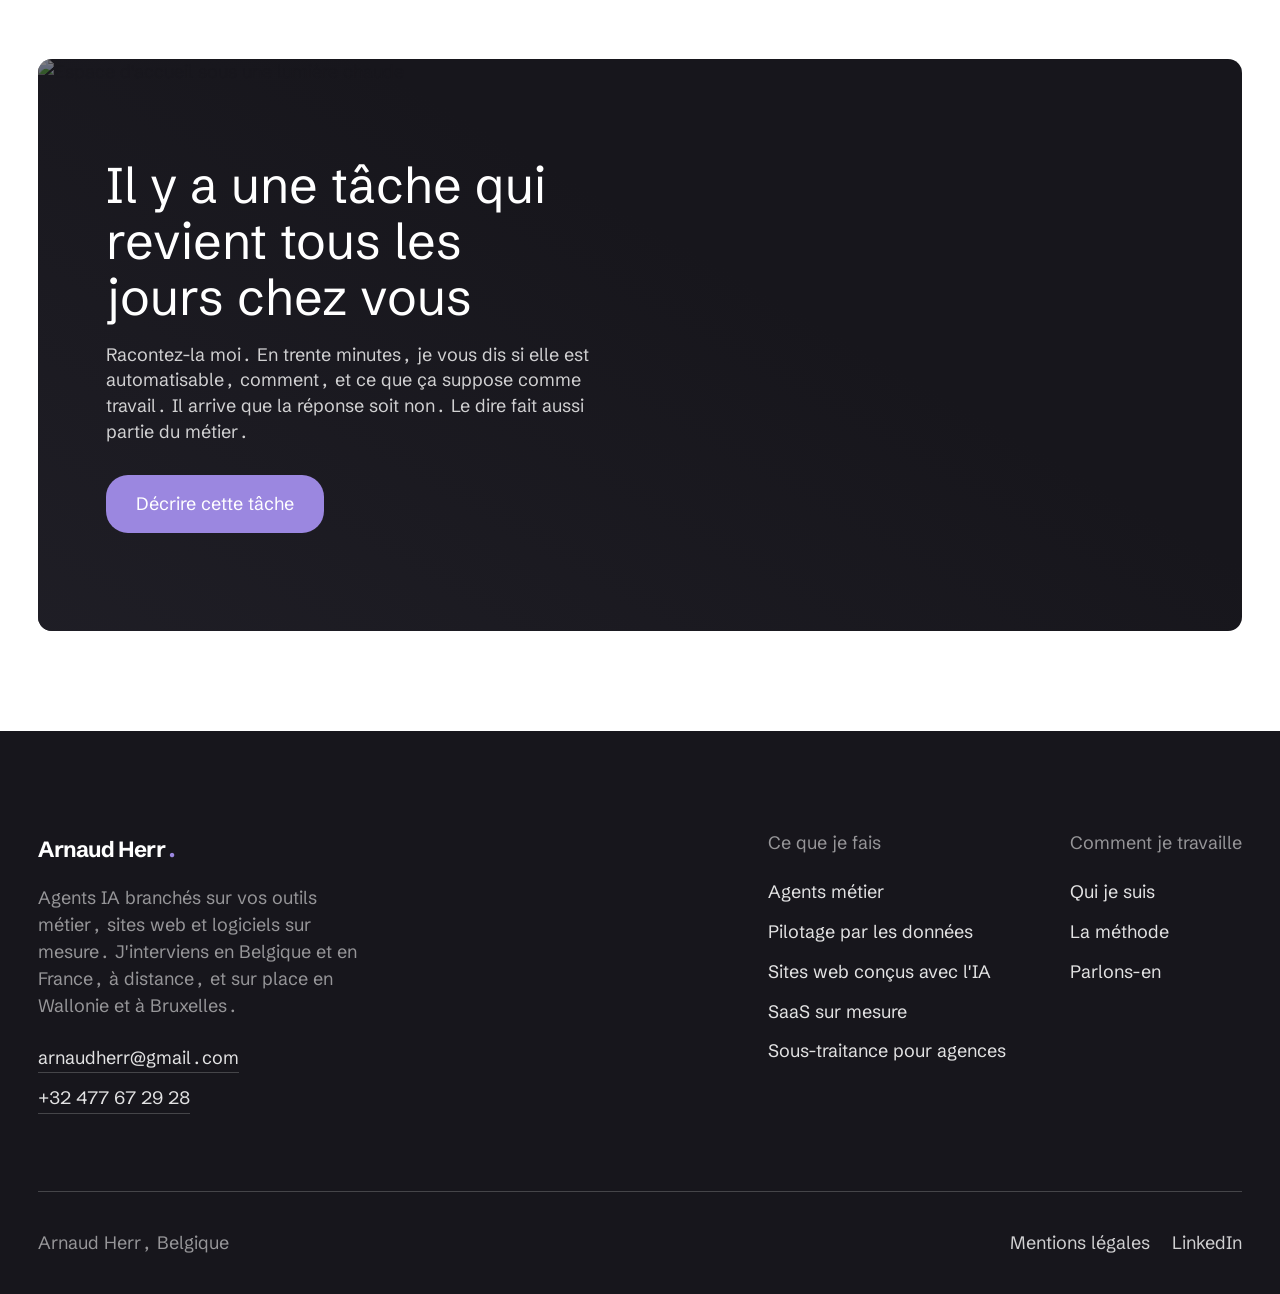
==== commit cf62e742: "Remplacer PME par entreprises sur tout le site Le mot fermait la porte aux grandes structures alors " ====
--- a/index.html
+++ b/index.html
@@ -97,7 +97,7 @@
    "@type": "ProfessionalService",
    "@id": "https://paperstrip.github.io/website/#service",
    "name": "Arnaud Herr, intégration d'agents IA",
-   "description": "Intégration d'agents IA dans les outils métier existants : ERP, CRM, boutique en ligne. Sites web sur mesure et logiciels métier, pour PME en Belgique.",
+   "description": "Intégration d'agents IA dans les outils métier existants : ERP, CRM, boutique en ligne. Sites web sur mesure et logiciels métier, pour entreprises en Belgique et en France.",
    "url": "https://paperstrip.github.io/website/",
    "email": "mailto:arnaudherr@gmail.com",
    "image": {
@@ -417,7 +417,7 @@
         <h1 id="hero-title" data-rv>Vos outils savent déjà tout. Ils ne savent pas encore <em>agir</em>.</h1>
 
         <p class="hero-line" data-rv>Des agents IA branchés sur vos outils métier. Quand l'outil n'existe
-        pas, je le construis. Pour les PME de Wallonie et de Bruxelles.</p>
+        pas, je le construis. Pour les entreprises de Wallonie et Bruxelles.</p>
 
         <p data-rv><a href="contact/" class="btn btn-block">Décrire une tâche répétitive</a></p>
       </div>
@@ -434,7 +434,7 @@
       <h2 class="sec-head" id="constat-title" data-rv>Libérer vos équipes du travail qui ne se facture pas</h2>
       <div class="duo">
         <div class="prose" data-rv>
-          <p>La plupart des PME que je rencontre ne manquent pas d'outils. Elles en ont plutôt trop. Un ERP, un CRM, une boutique en ligne, et deux ou trois tableurs qui font le joint entre les trois sans que personne sache lequel fait foi.</p>
+          <p>La plupart des entreprises que je rencontre ne manquent pas d'outils. Elles en ont plutôt trop. Un ERP, un CRM, une boutique en ligne, et deux ou trois tableurs qui font le joint entre les trois sans que personne sache lequel fait foi.</p>
           <p>Alors l'information se disperse. Les documents arrivent par mail, quelqu'un les ouvre un par un, les renomme et les classe. Une réponse client est réécrite de zéro alors que le même cas s'est présenté vingt fois depuis janvier. Les stocks et les prix sont ressaisis à deux endroits, et un jour les deux ne disent plus la même chose.</p>
           <p class="res"><b>Le résultat :</b> des gens compétents passent une partie de leur semaine sur du travail répétitif que personne ne facture et que tout le monde paie.</p>
         </div>
@@ -627,7 +627,7 @@
   <section class="sec-soft" aria-labelledby="terrains-title">
     <div class="wrap">
       <h2 class="sec-head" id="terrains-title" data-rv>Là où ces systèmes tournent</h2>
-      <p class="lead" data-rv>Je travaille avec des PME belges et françaises. Je ne cite pas de noms : les mécanismes comptent plus que les logos, et la discrétion fait partie du contrat.</p>
+      <p class="lead" data-rv>Je travaille avec des entreprises belges et françaises. Je ne cite pas de noms : les mécanismes comptent plus que les logos, et la discrétion fait partie du contrat.</p>
       <p class="rail-hint">← Faites glisser</p>
 
       <ul class="rail terr">
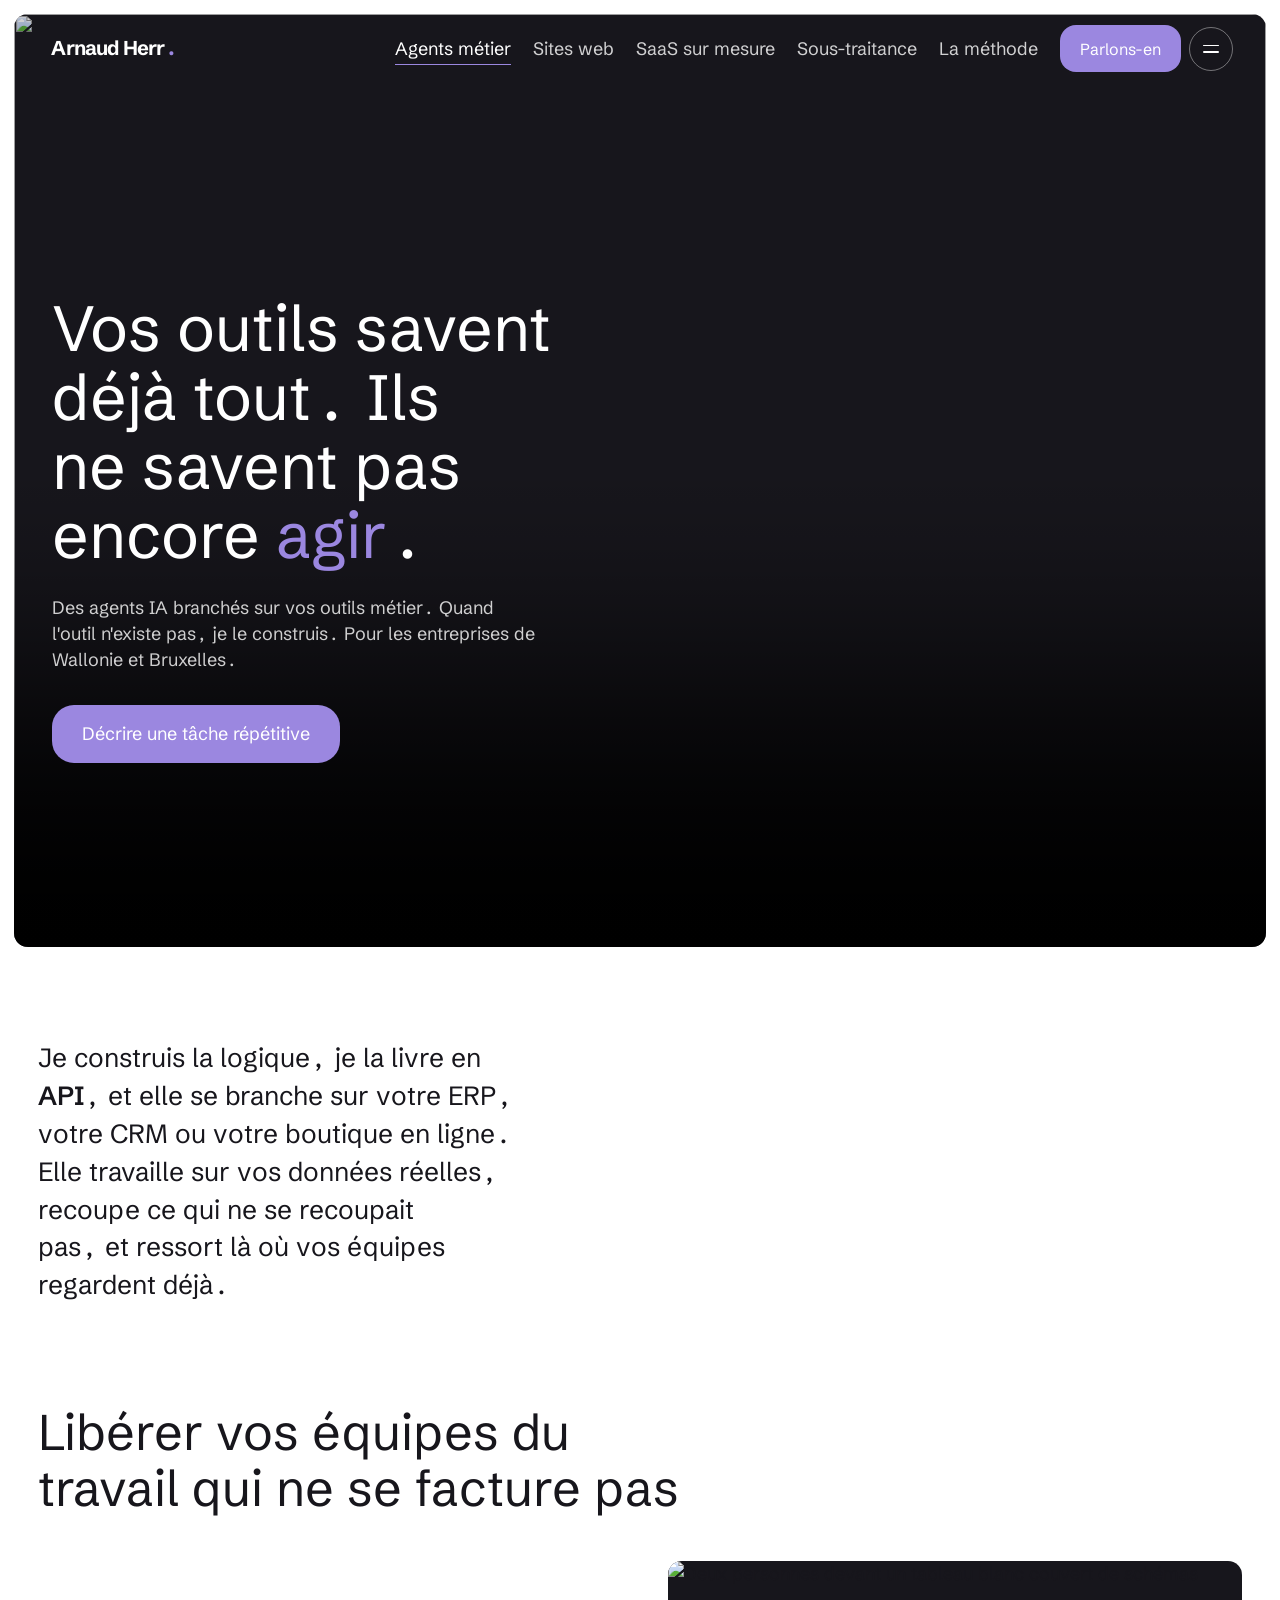
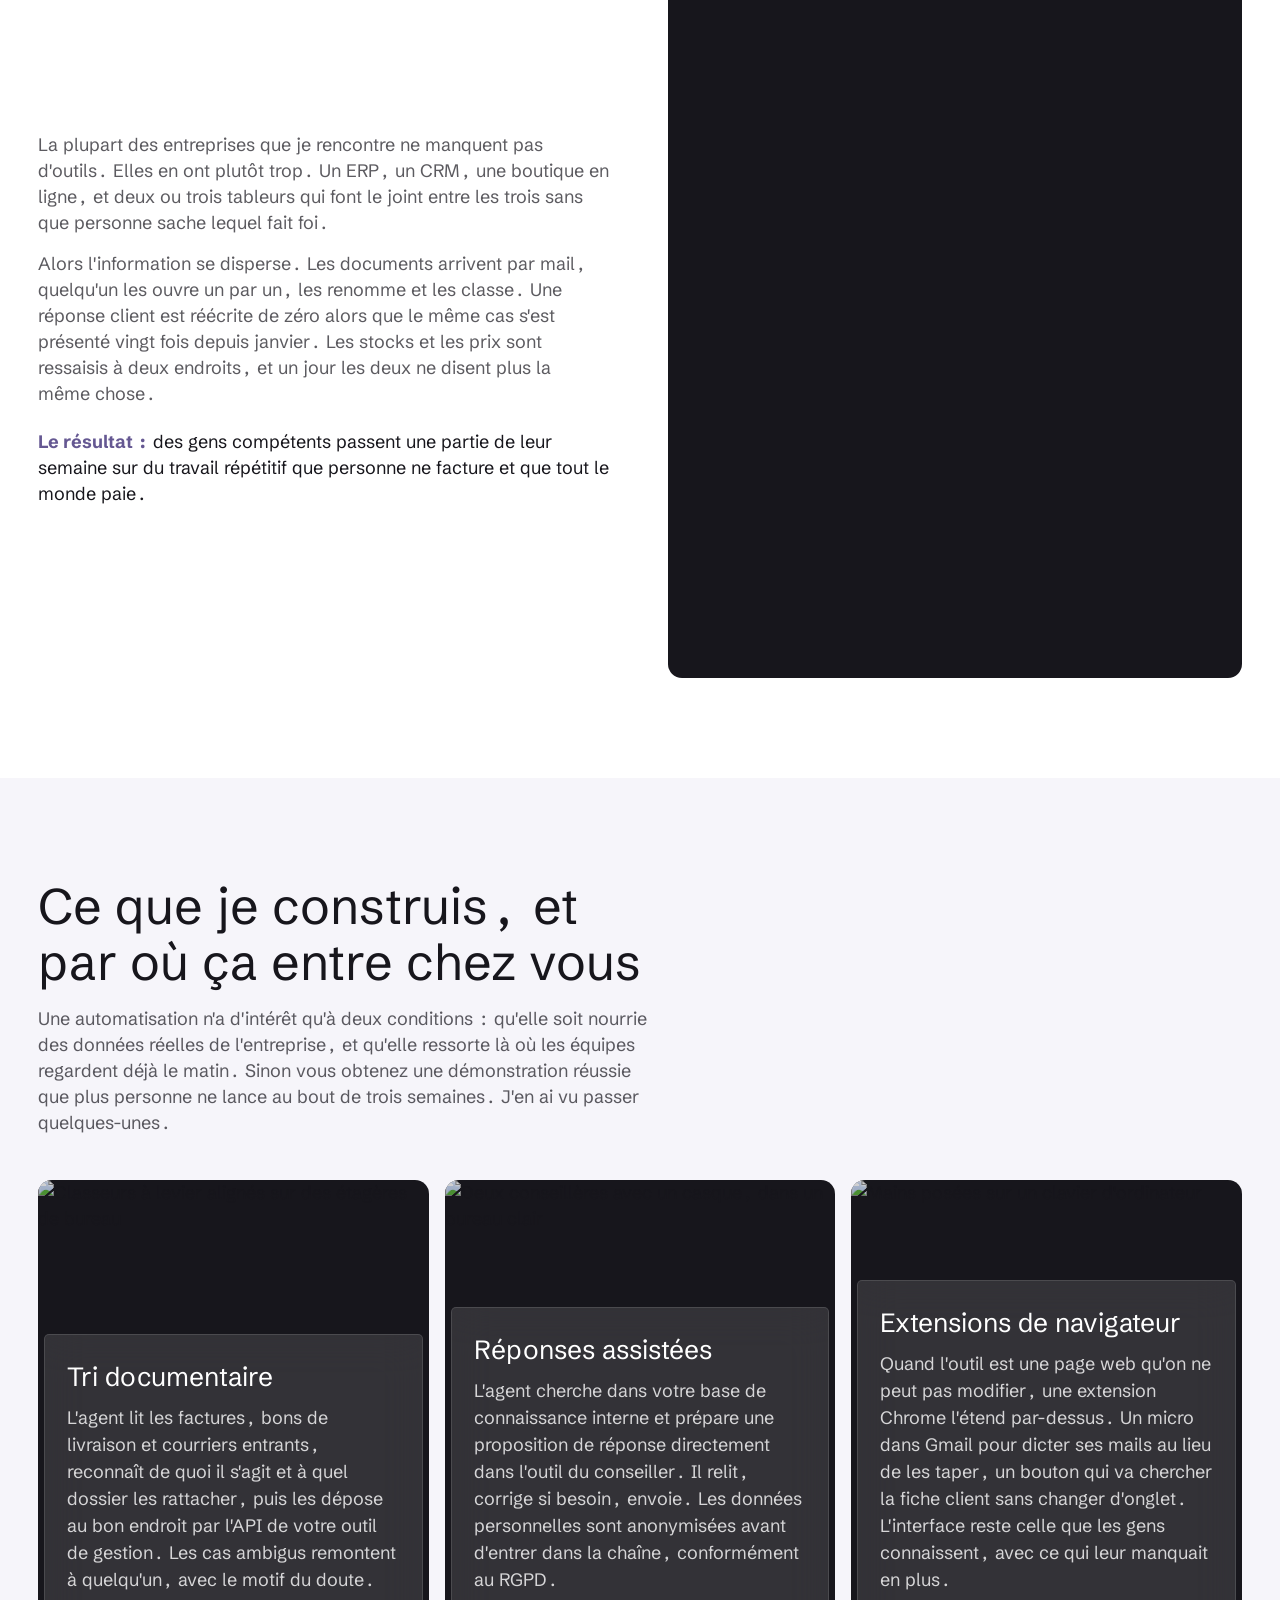
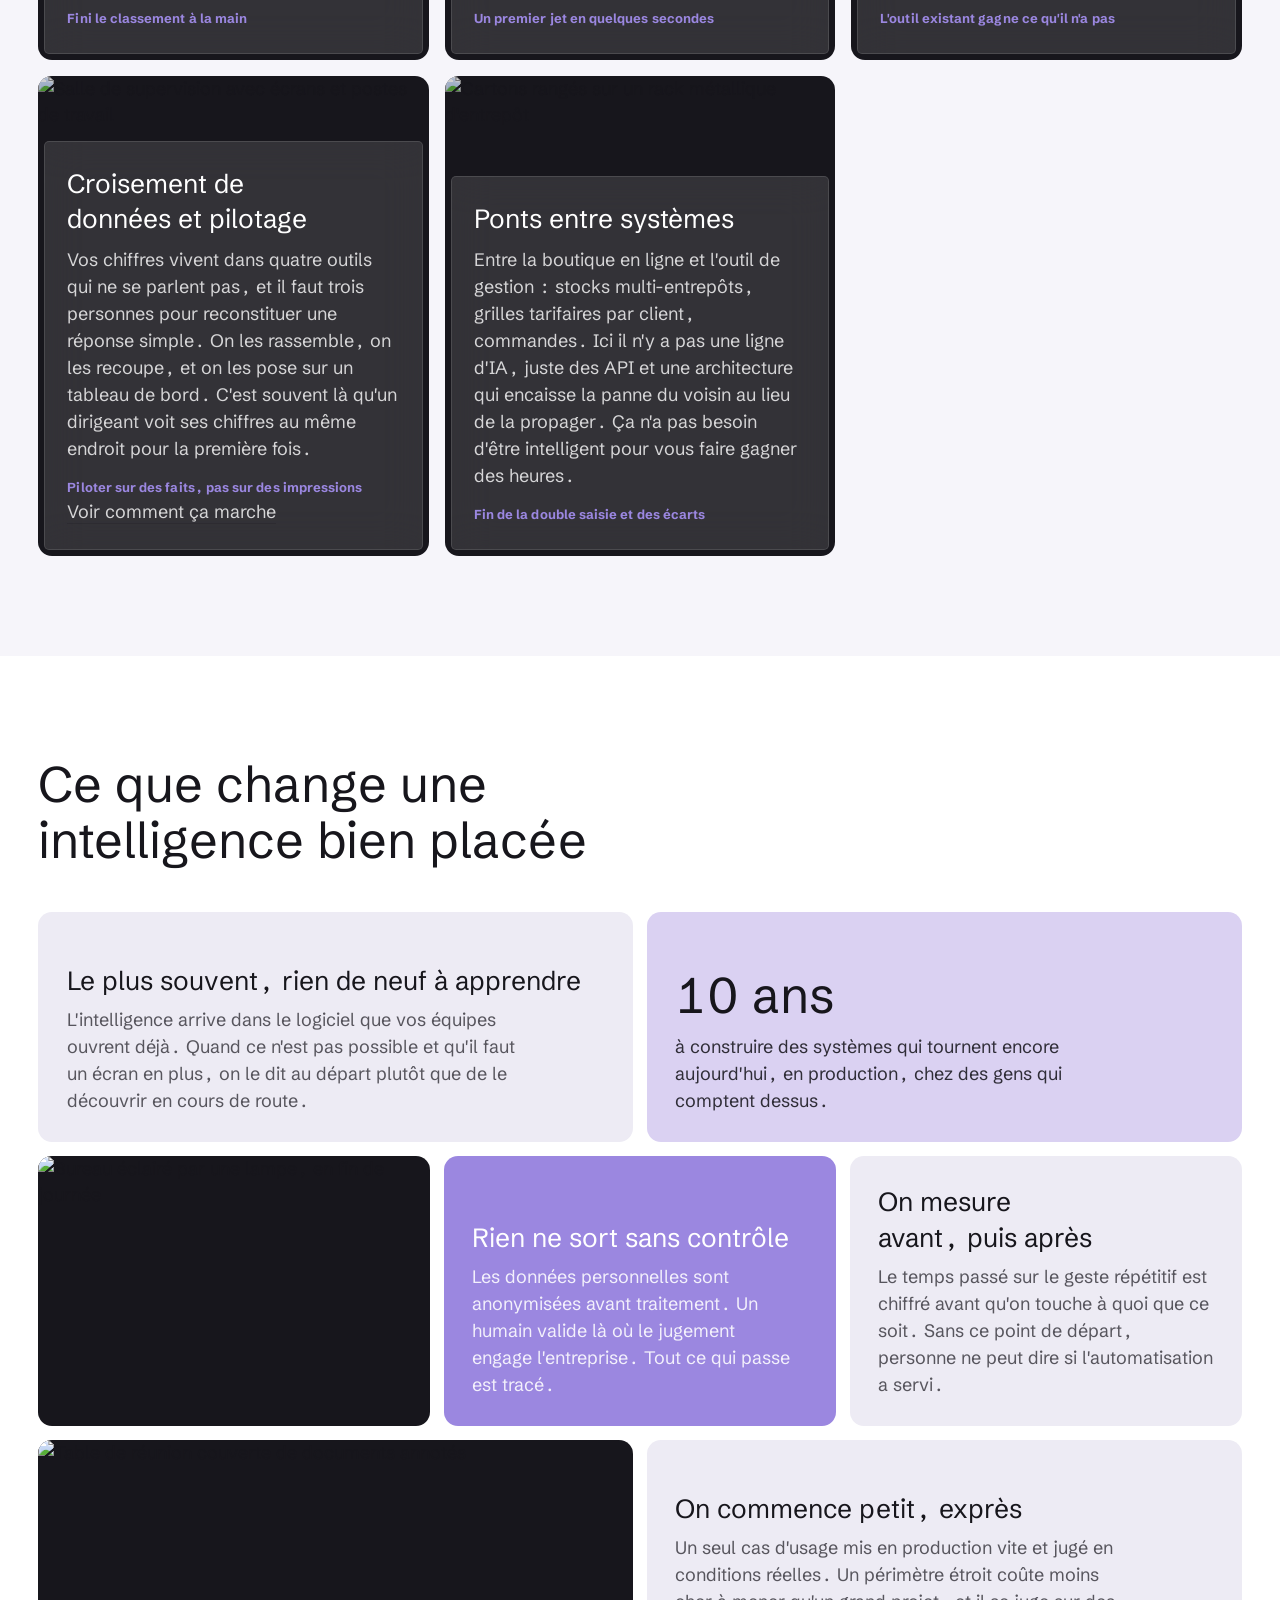
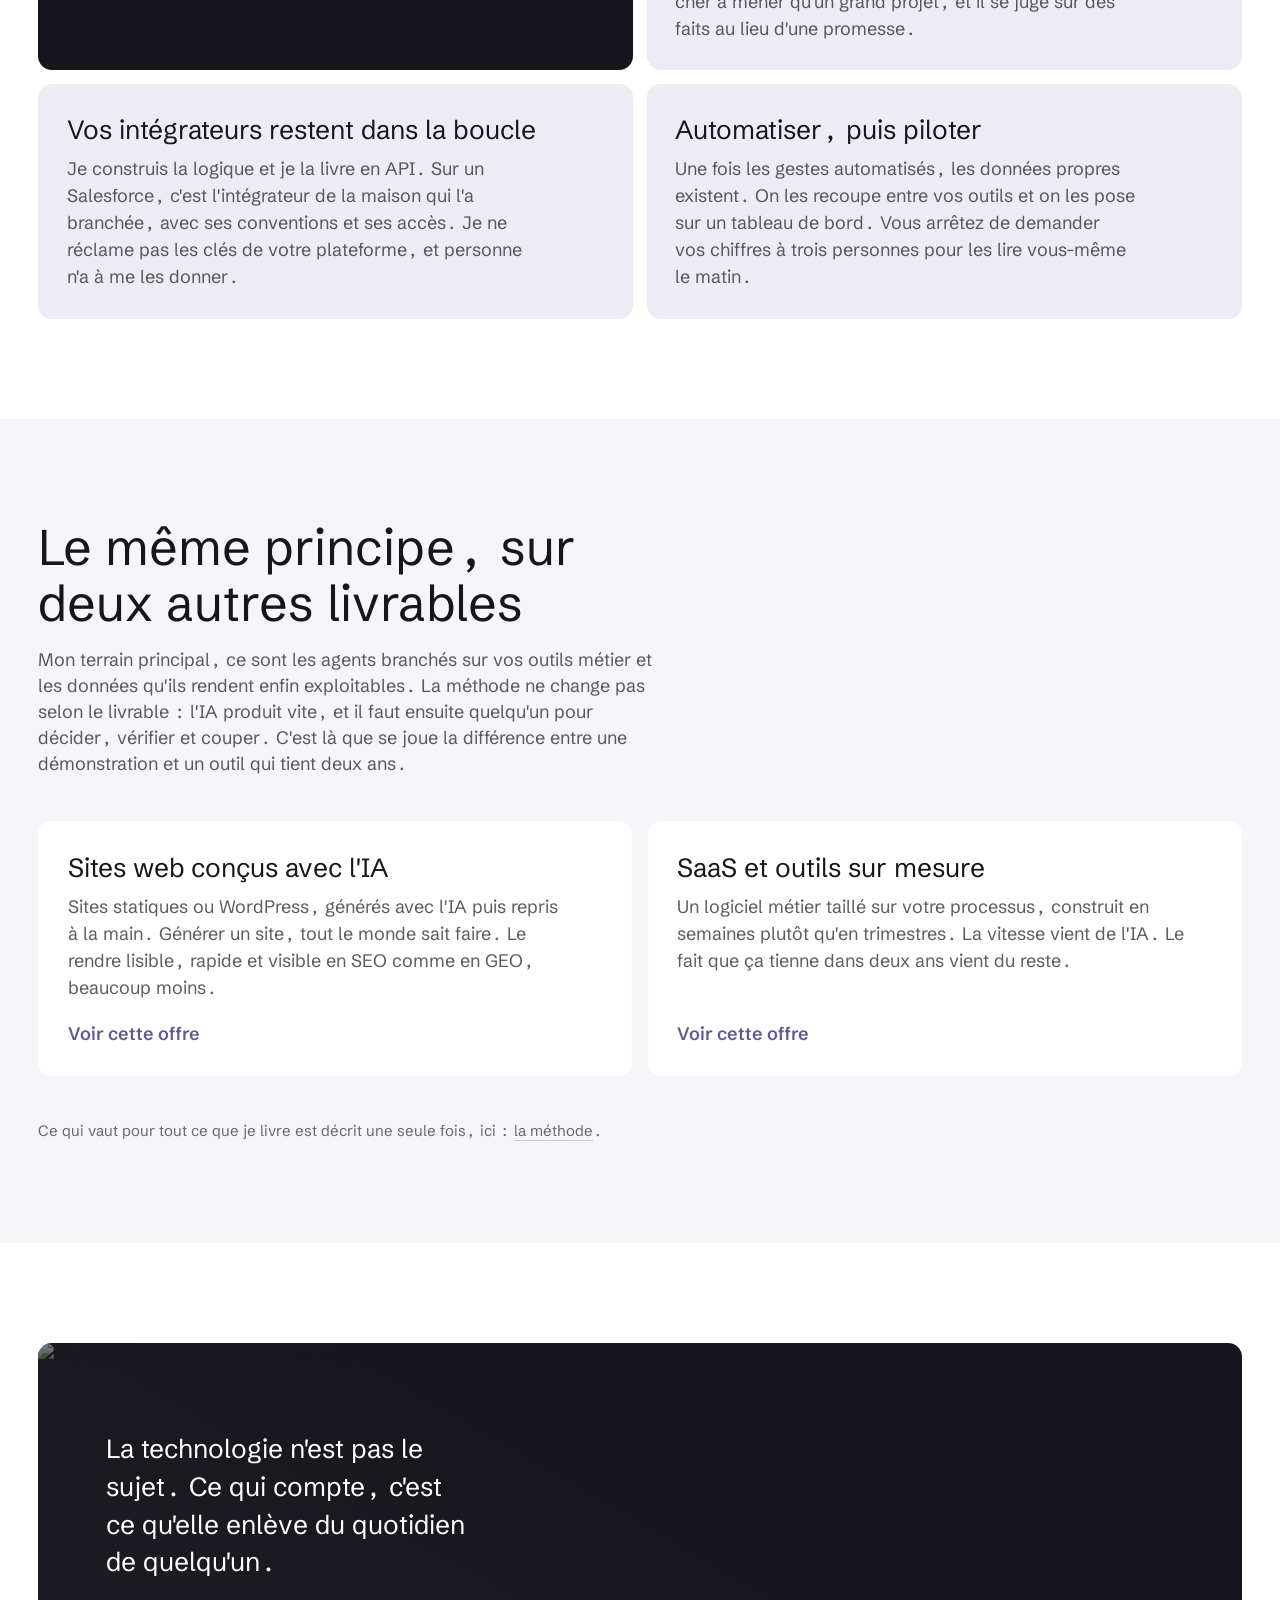
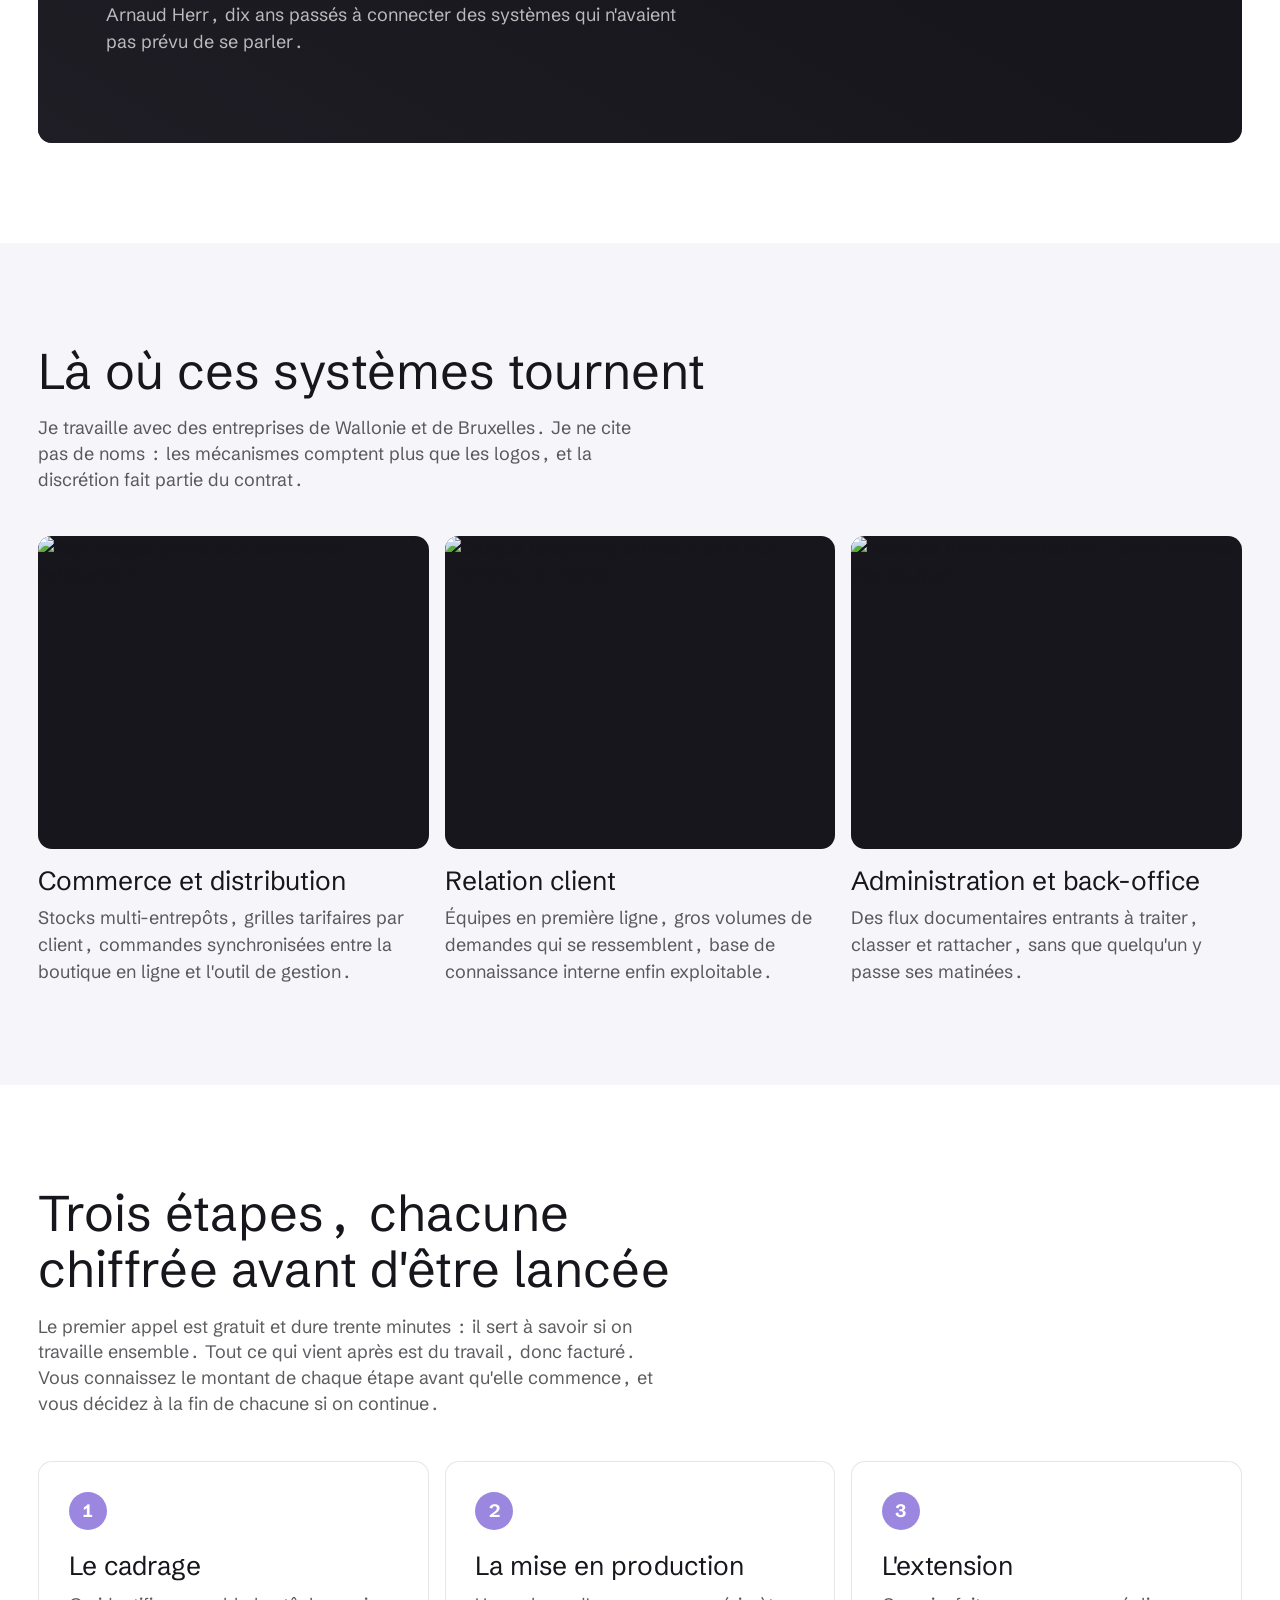
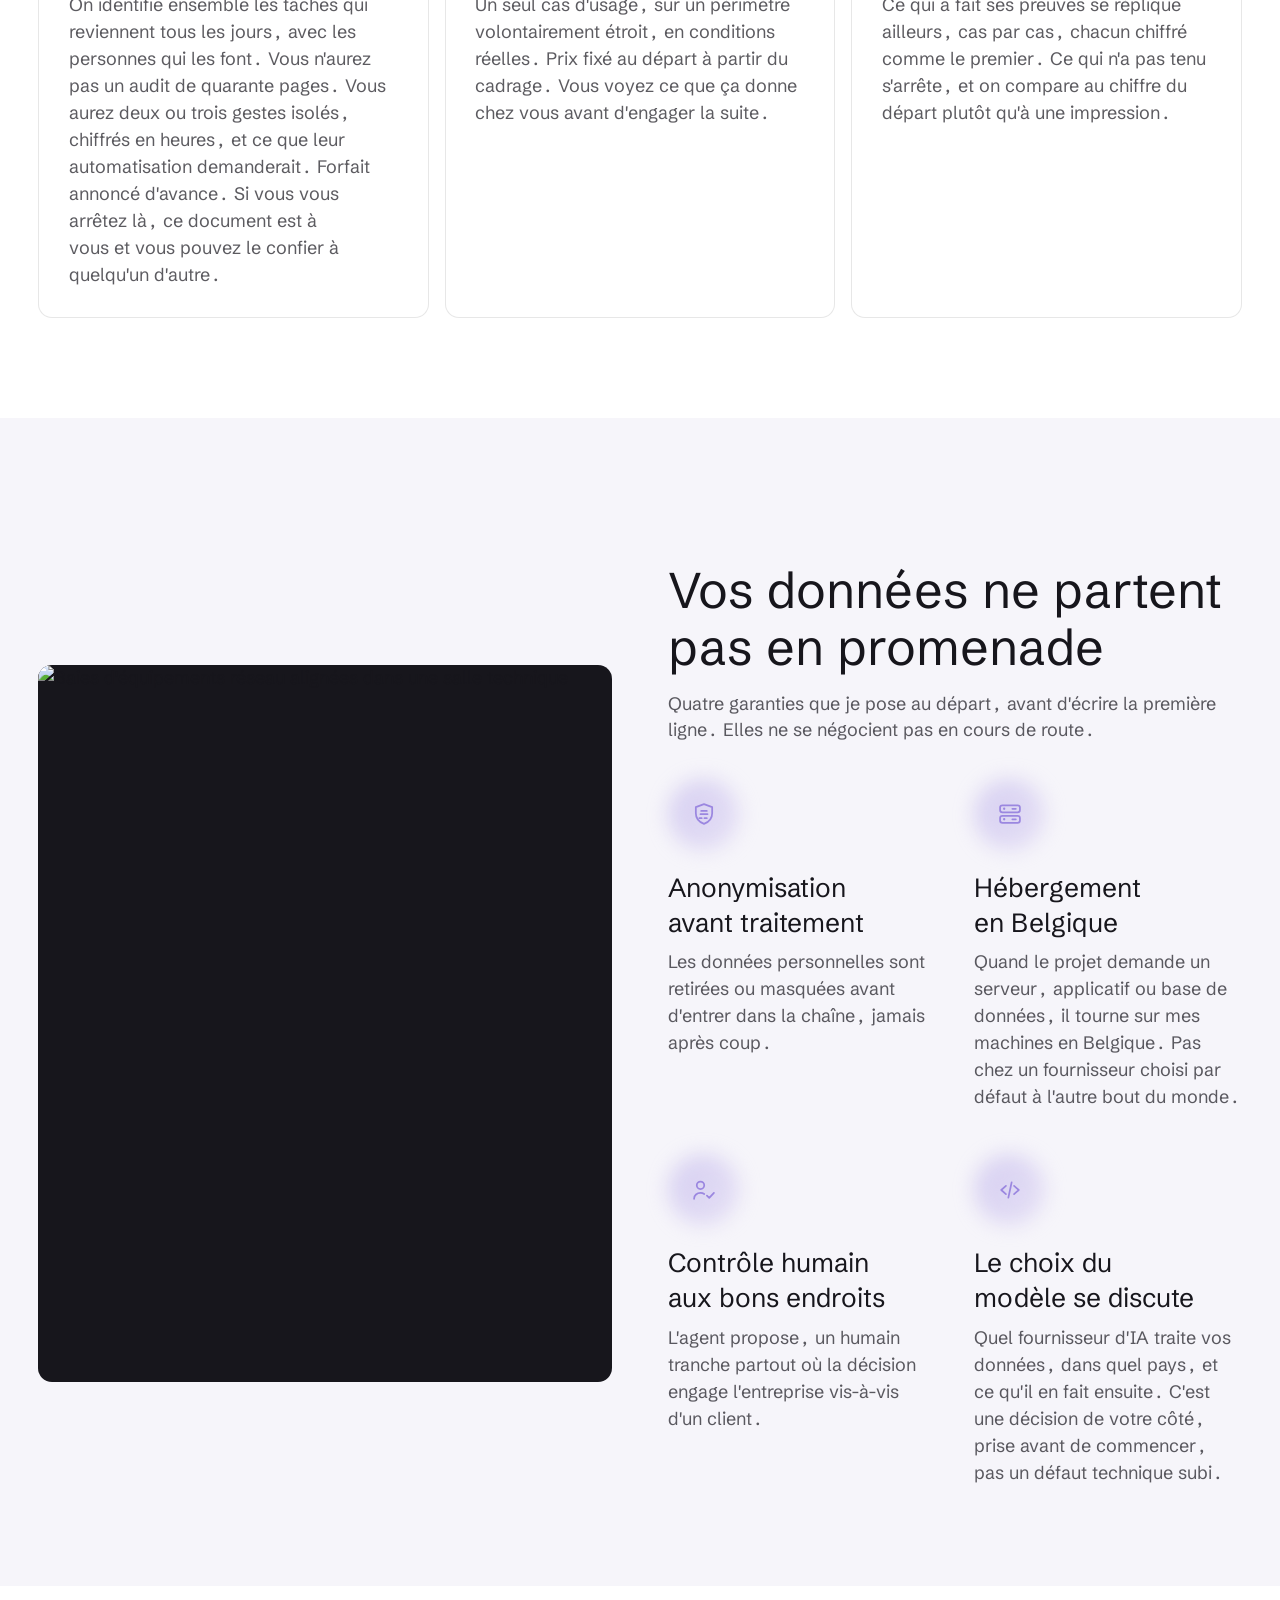
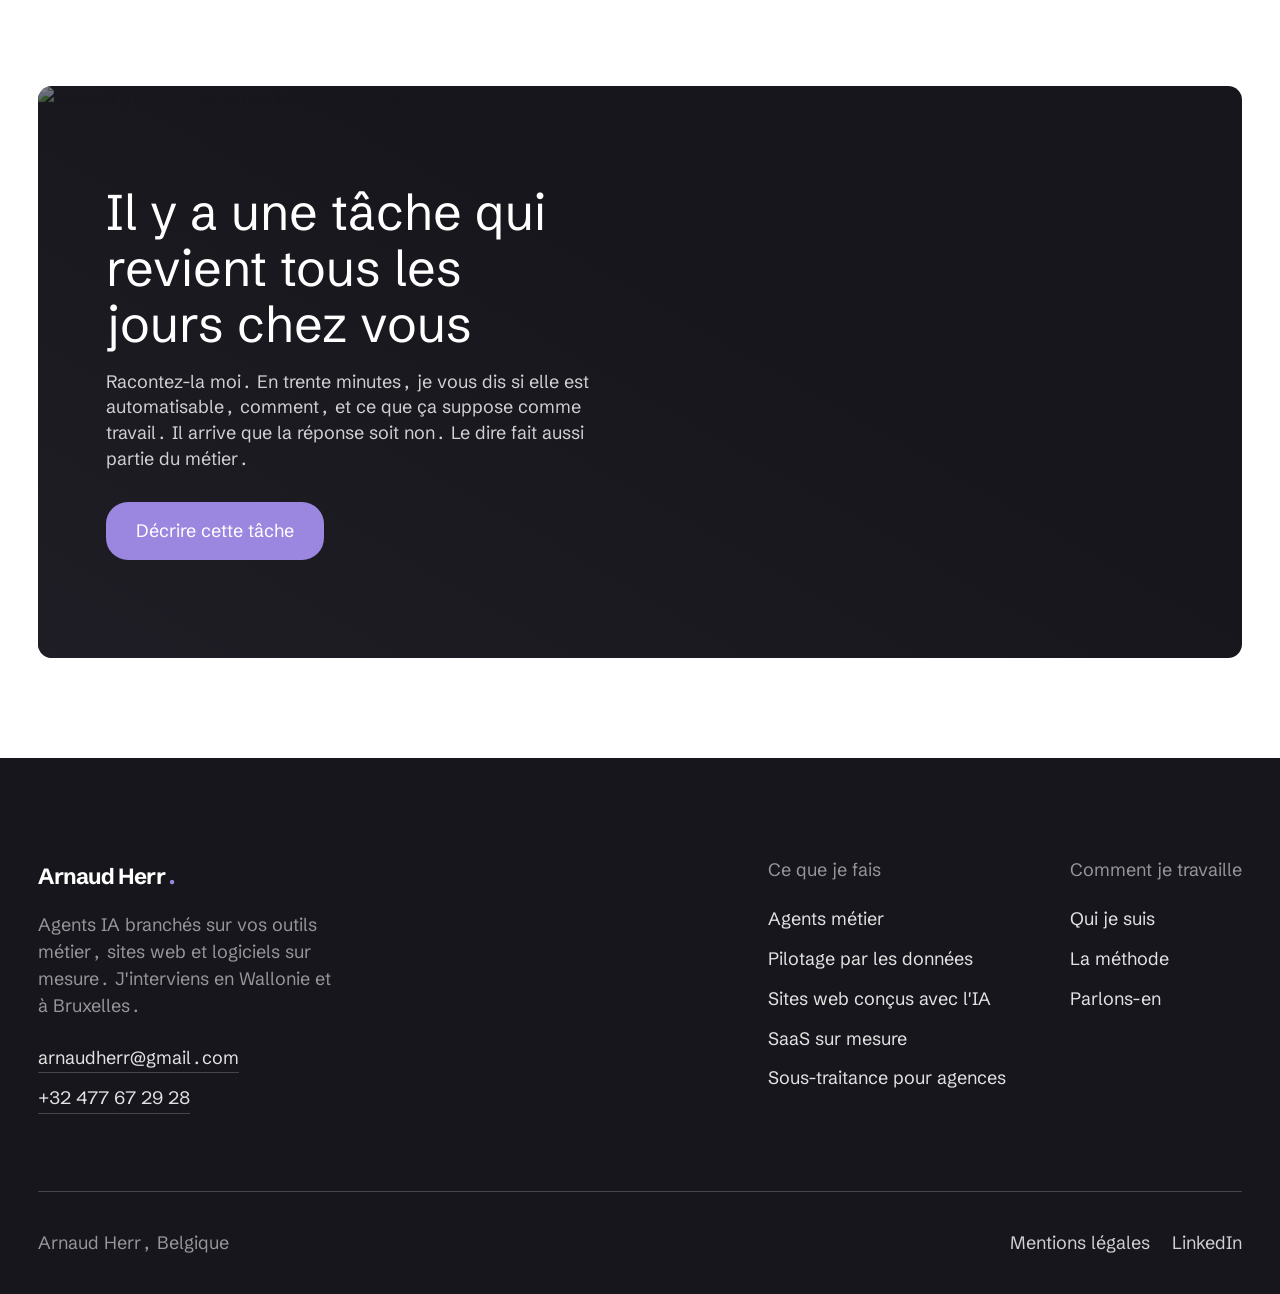
==== commit e165e5a3: "Revenir à la Wallonie et Bruxelles, et remplacer la demi-journée d'observation Le périmètre annoncé " ====
--- a/index.html
+++ b/index.html
@@ -6,7 +6,7 @@
 <meta name="color-scheme" content="light only">
 <meta name="theme-color" content="#1B1B19">
 
-<title>Agents IA pour ERP et CRM | Arnaud Herr, Belgique et France</title>
+<title>Agents IA pour ERP et CRM | Arnaud Herr, Belgique</title>
 <meta name="description" content="Agents IA livrés en API pour ERP, CRM et boutique en ligne : tri documentaire, réponses assistées, extensions de navigateur, croisement de données et tableau de bord.">
 <meta name="author" content="Arnaud Herr">
 <meta name="robots" content="index, follow, max-image-preview:large, max-snippet:-1">
@@ -19,14 +19,14 @@
 <meta property="og:locale" content="fr_BE">
 <meta property="og:site_name" content="Arnaud Herr">
 <meta property="og:url" content="https://paperstrip.github.io/website/">
-<meta property="og:title" content="Agents IA pour ERP et CRM | Arnaud Herr, Belgique et France">
+<meta property="og:title" content="Agents IA pour ERP et CRM | Arnaud Herr, Belgique">
 <meta property="og:description" content="Agents IA livrés en API pour ERP, CRM et boutique en ligne : tri documentaire, réponses assistées, extensions de navigateur, croisement de données et tableau de bord.">
 <meta property="og:image" content="https://paperstrip.github.io/website/assets/og.jpg">
 <meta property="og:image:width" content="1200">
 <meta property="og:image:height" content="630">
 <meta property="og:image:alt" content="Arnaud Herr, agents IA branchés sur vos outils métier.">
 <meta name="twitter:card" content="summary_large_image">
-<meta name="twitter:title" content="Agents IA pour ERP et CRM | Arnaud Herr, Belgique et France">
+<meta name="twitter:title" content="Agents IA pour ERP et CRM | Arnaud Herr, Belgique">
 <meta name="twitter:description" content="Agents IA livrés en API pour ERP, CRM et boutique en ligne : tri documentaire, réponses assistées, extensions de navigateur, croisement de données et tableau de bord.">
 <meta name="twitter:image" content="https://paperstrip.github.io/website/assets/og.jpg">
 
@@ -57,7 +57,7 @@
    "@id": "https://paperstrip.github.io/website/#person",
    "name": "Arnaud Herr",
    "jobTitle": "Intégrateur d'agents IA et de systèmes métier",
-   "description": "Basé en Belgique, dix ans à connecter des systèmes métier. Construit la logique agentique et la livre en API, que l'équipe ou l'intégrateur en place branche sur l'ERP, le CRM ou la boutique en ligne. Croise les données et les remonte sur un tableau de bord. Intervient en Belgique et en France.",
+   "description": "Basé en Belgique, dix ans à connecter des systèmes métier. Construit la logique agentique et la livre en API, que l'équipe ou l'intégrateur en place branche sur l'ERP, le CRM ou la boutique en ligne. Croise les données et les remonte sur un tableau de bord. Intervient en Wallonie et à Bruxelles.",
    "url": "https://paperstrip.github.io/website/",
    "email": "mailto:arnaudherr@gmail.com",
    "image": {
@@ -97,7 +97,7 @@
    "@type": "ProfessionalService",
    "@id": "https://paperstrip.github.io/website/#service",
    "name": "Arnaud Herr, intégration d'agents IA",
-   "description": "Intégration d'agents IA dans les outils métier existants : ERP, CRM, boutique en ligne. Sites web sur mesure et logiciels métier, pour entreprises en Belgique et en France.",
+   "description": "Intégration d'agents IA dans les outils métier existants : ERP, CRM, boutique en ligne. Sites web sur mesure et logiciels métier, pour entreprises en Belgique.",
    "url": "https://paperstrip.github.io/website/",
    "email": "mailto:arnaudherr@gmail.com",
    "image": {
@@ -118,10 +118,6 @@
     "addressCountry": "BE"
    },
    "areaServed": [
-    {
-     "@type": "Country",
-     "name": "France"
-    },
     {
      "@type": "Country",
      "name": "Belgique"
@@ -154,10 +150,6 @@
        "areaServed": [
         {
          "@type": "Country",
-         "name": "France"
-        },
-        {
-         "@type": "Country",
          "name": "Belgique"
         },
         {
@@ -183,10 +175,6 @@
        "areaServed": [
         {
          "@type": "Country",
-         "name": "France"
-        },
-        {
-         "@type": "Country",
          "name": "Belgique"
         },
         {
@@ -210,10 +198,6 @@
        "name": "Ponts entre systèmes",
        "description": "Synchronisation entre boutique en ligne et outil de gestion : stocks, prix, commandes.",
        "areaServed": [
-        {
-         "@type": "Country",
-         "name": "France"
-        },
         {
          "@type": "Country",
          "name": "Belgique"
@@ -242,10 +226,6 @@
        "areaServed": [
         {
          "@type": "Country",
-         "name": "France"
-        },
-        {
-         "@type": "Country",
          "name": "Belgique"
         },
         {
@@ -272,10 +252,6 @@
        "areaServed": [
         {
          "@type": "Country",
-         "name": "France"
-        },
-        {
-         "@type": "Country",
          "name": "Belgique"
         },
         {
@@ -300,7 +276,7 @@
    "@type": "WebPage",
    "@id": "https://paperstrip.github.io/website/#webpage",
    "url": "https://paperstrip.github.io/website/",
-   "name": "Agents IA pour ERP et CRM | Arnaud Herr, Belgique et France",
+   "name": "Agents IA pour ERP et CRM | Arnaud Herr, Belgique",
    "description": "Agents IA livrés en API pour ERP, CRM et boutique en ligne : tri documentaire, réponses assistées, extensions de navigateur, croisement de données et tableau de bord.",
    "isPartOf": {
     "@id": "https://paperstrip.github.io/website/#website"
@@ -627,7 +603,7 @@
   <section class="sec-soft" aria-labelledby="terrains-title">
     <div class="wrap">
       <h2 class="sec-head" id="terrains-title" data-rv>Là où ces systèmes tournent</h2>
-      <p class="lead" data-rv>Je travaille avec des entreprises belges et françaises. Je ne cite pas de noms : les mécanismes comptent plus que les logos, et la discrétion fait partie du contrat.</p>
+      <p class="lead" data-rv>Je travaille avec des entreprises de Wallonie et de Bruxelles. Je ne cite pas de noms : les mécanismes comptent plus que les logos, et la discrétion fait partie du contrat.</p>
       <p class="rail-hint">← Faites glisser</p>
 
       <ul class="rail terr">
@@ -672,7 +648,7 @@
         <li class="step" data-rv>
           <p class="n" aria-hidden="true">1</p>
           <h3>Le cadrage</h3>
-          <p>Une demi-journée sur place, assis à côté des gens qui font le travail. Vous n'aurez pas un audit de quarante pages. Vous aurez deux ou trois gestes isolés, chiffrés en heures, et ce que leur automatisation demanderait. Forfait annoncé d'avance. Si vous vous arrêtez là, ce document est à vous et vous pouvez le confier à quelqu'un d'autre.</p>
+          <p>On identifie ensemble les tâches qui reviennent tous les jours, avec les personnes qui les font. Vous n'aurez pas un audit de quarante pages. Vous aurez deux ou trois gestes isolés, chiffrés en heures, et ce que leur automatisation demanderait. Forfait annoncé d'avance. Si vous vous arrêtez là, ce document est à vous et vous pouvez le confier à quelqu'un d'autre.</p>
         </li>
         <li class="step" data-rv>
           <p class="n" aria-hidden="true">2</p>
@@ -757,7 +733,7 @@
       <div class="foot-brand">
         <a href="./" class="foot-logo">Arnaud Herr<span>.</span></a>
         <p>Agents IA branchés sur vos outils métier, sites web et logiciels sur mesure.
-        J'interviens en Belgique et en France, à distance, et sur place en Wallonie et à Bruxelles.</p>
+        J'interviens en Wallonie et à Bruxelles.</p>
         <div class="foot-contact">
           <a href="mailto:arnaudherr@gmail.com">arnaudherr@gmail.com</a>
           <a href="tel:+32477672928">+32 477 67 29 28</a>
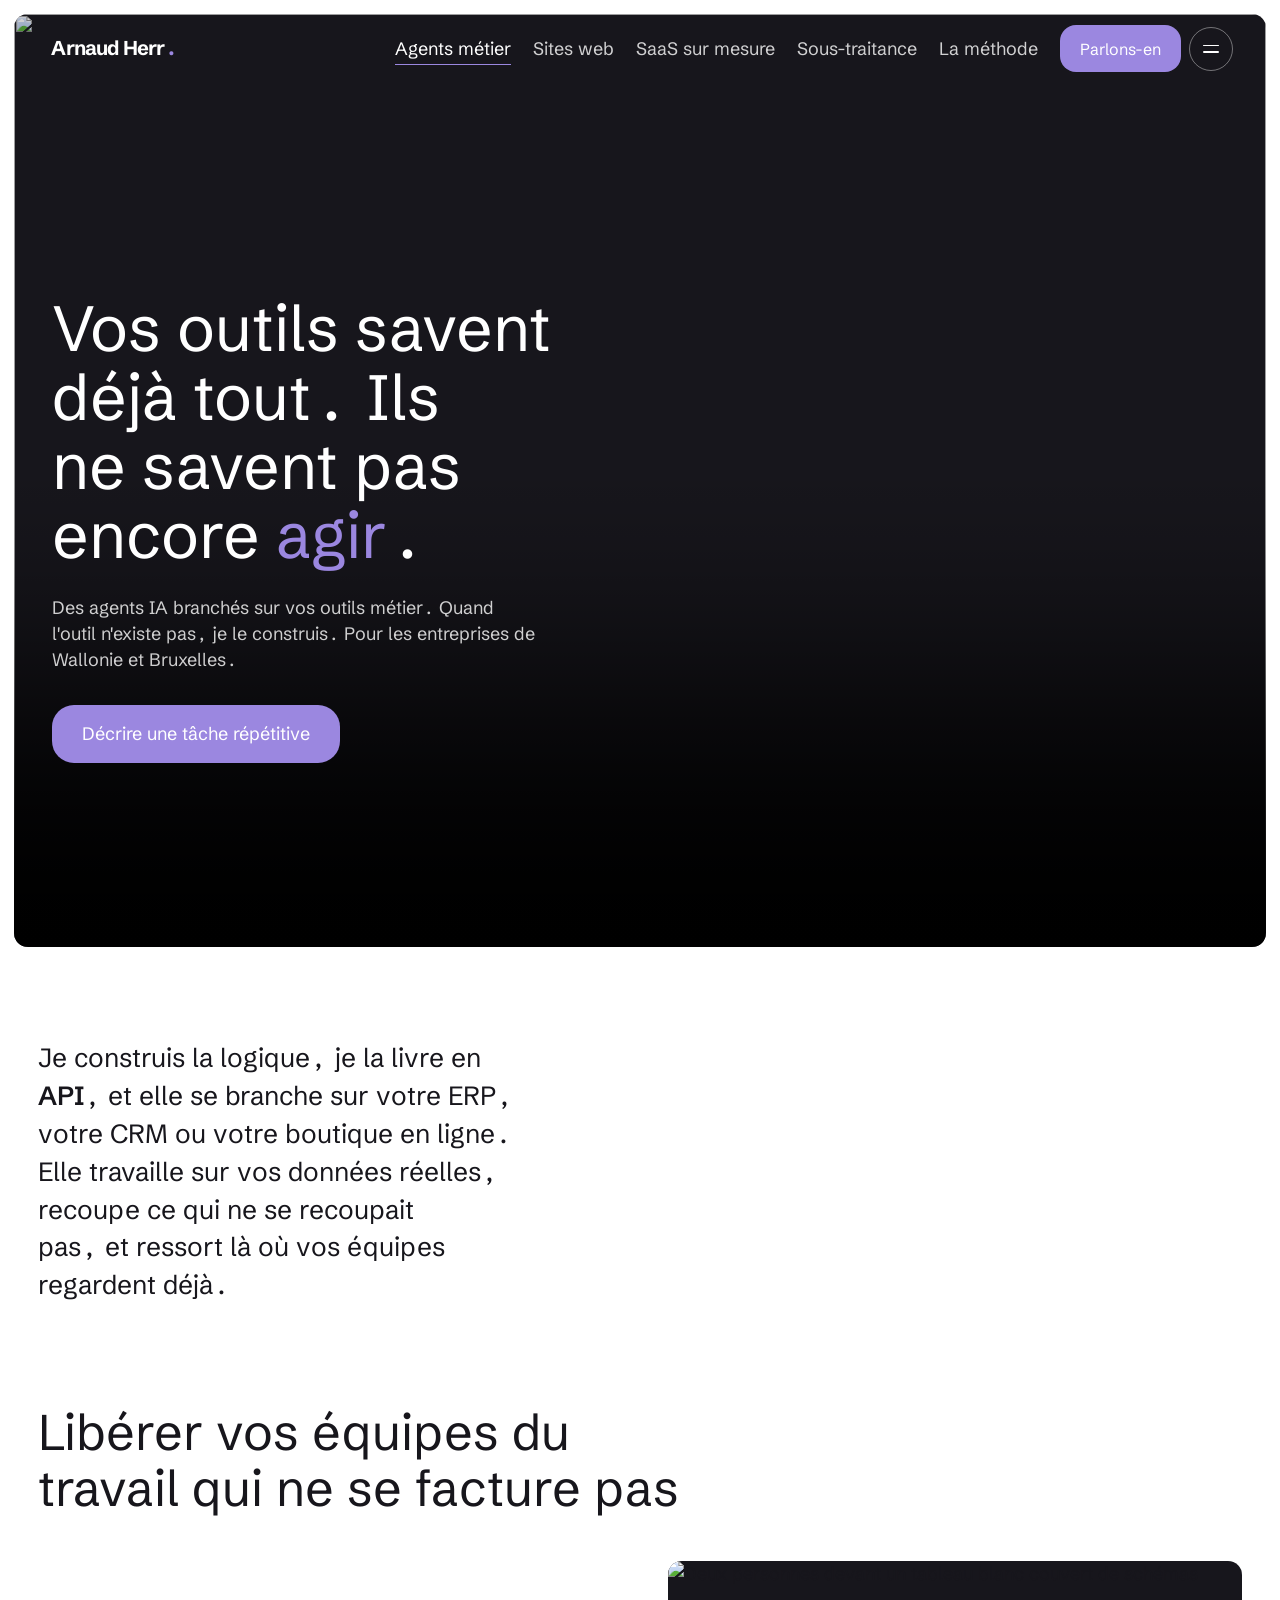
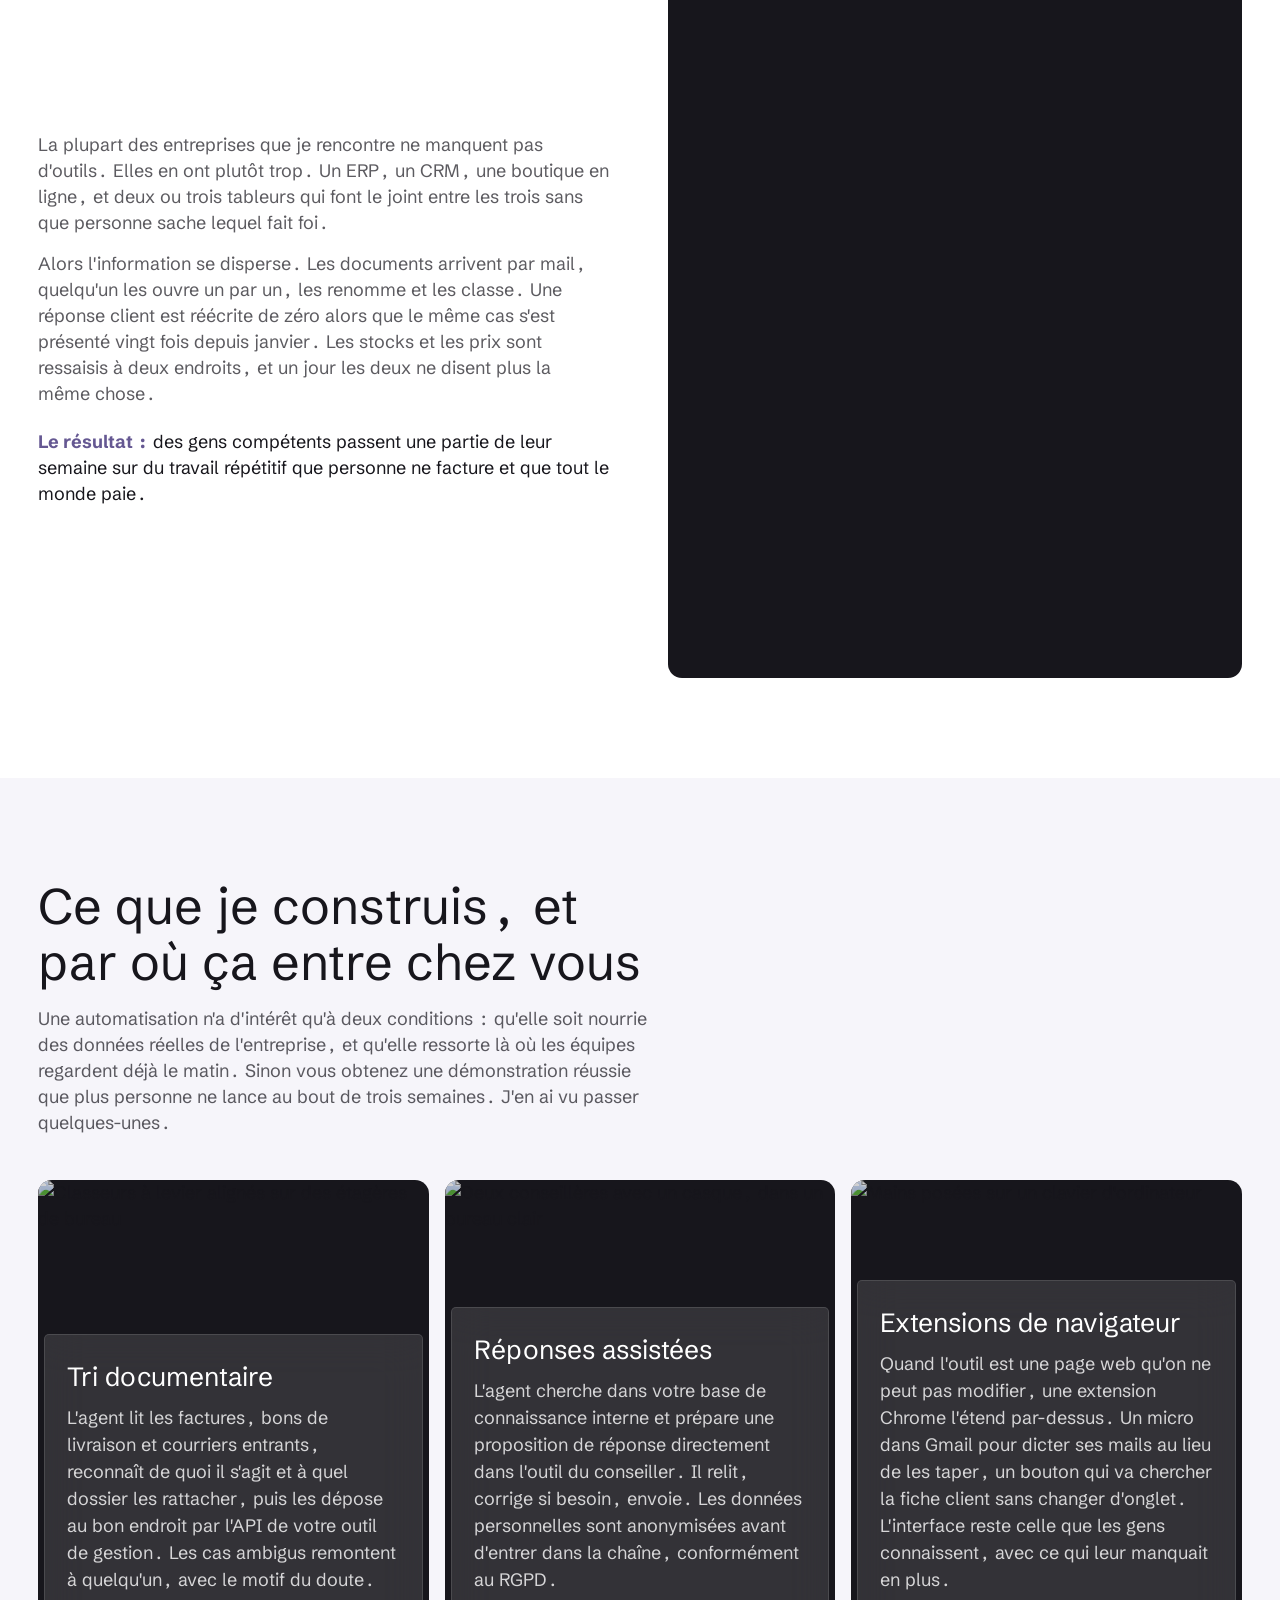
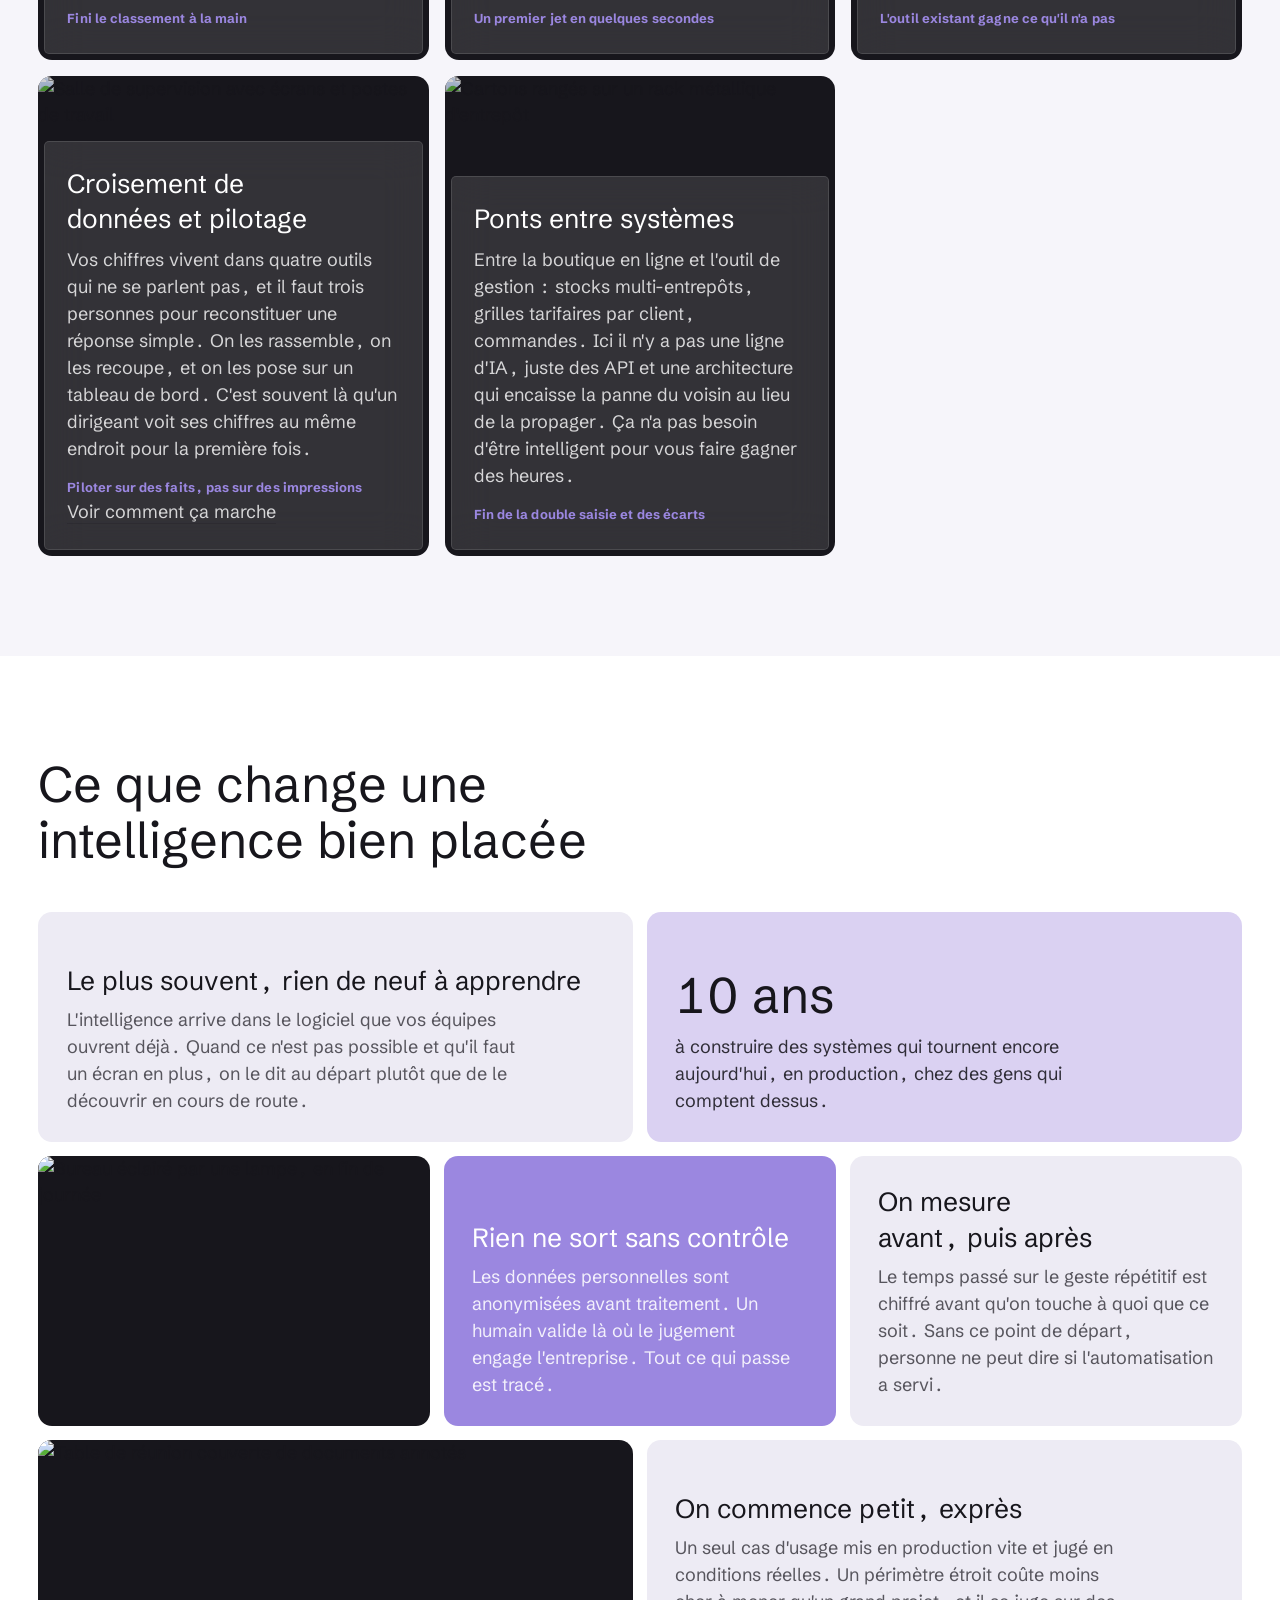
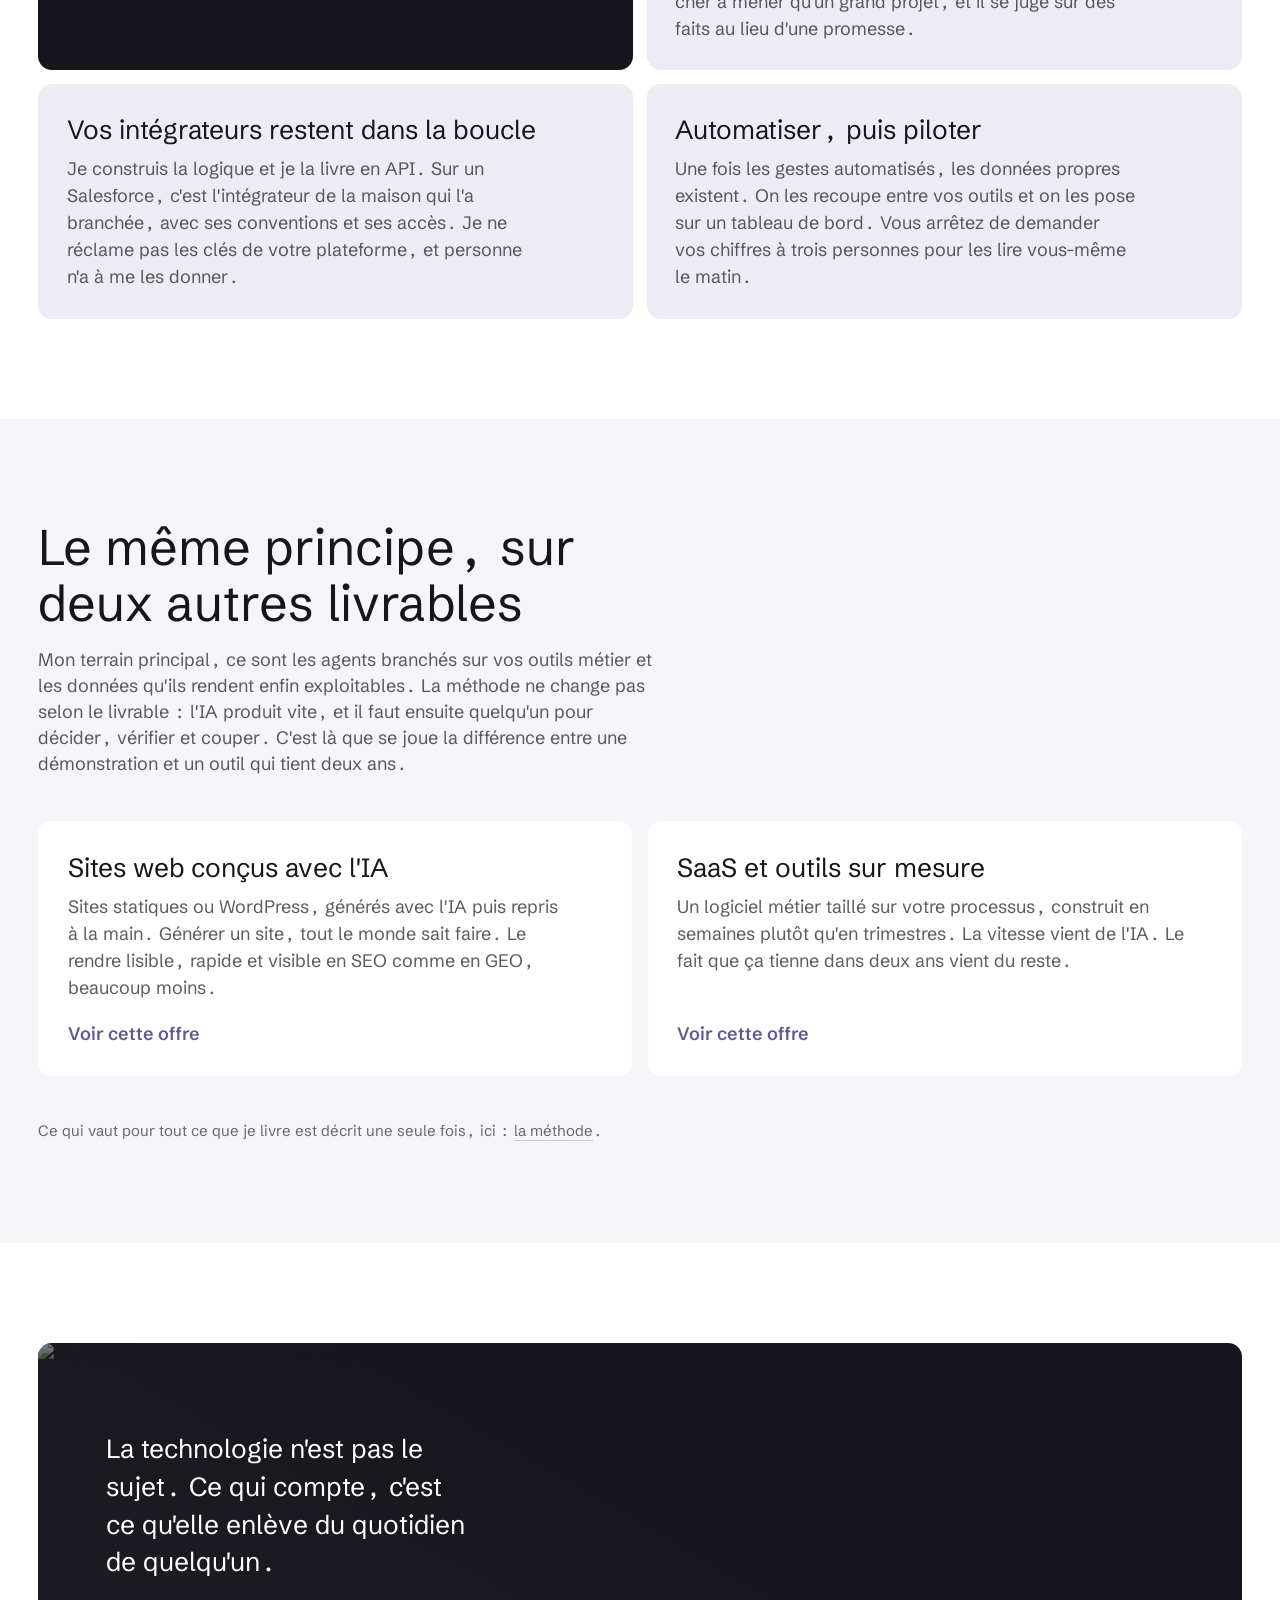
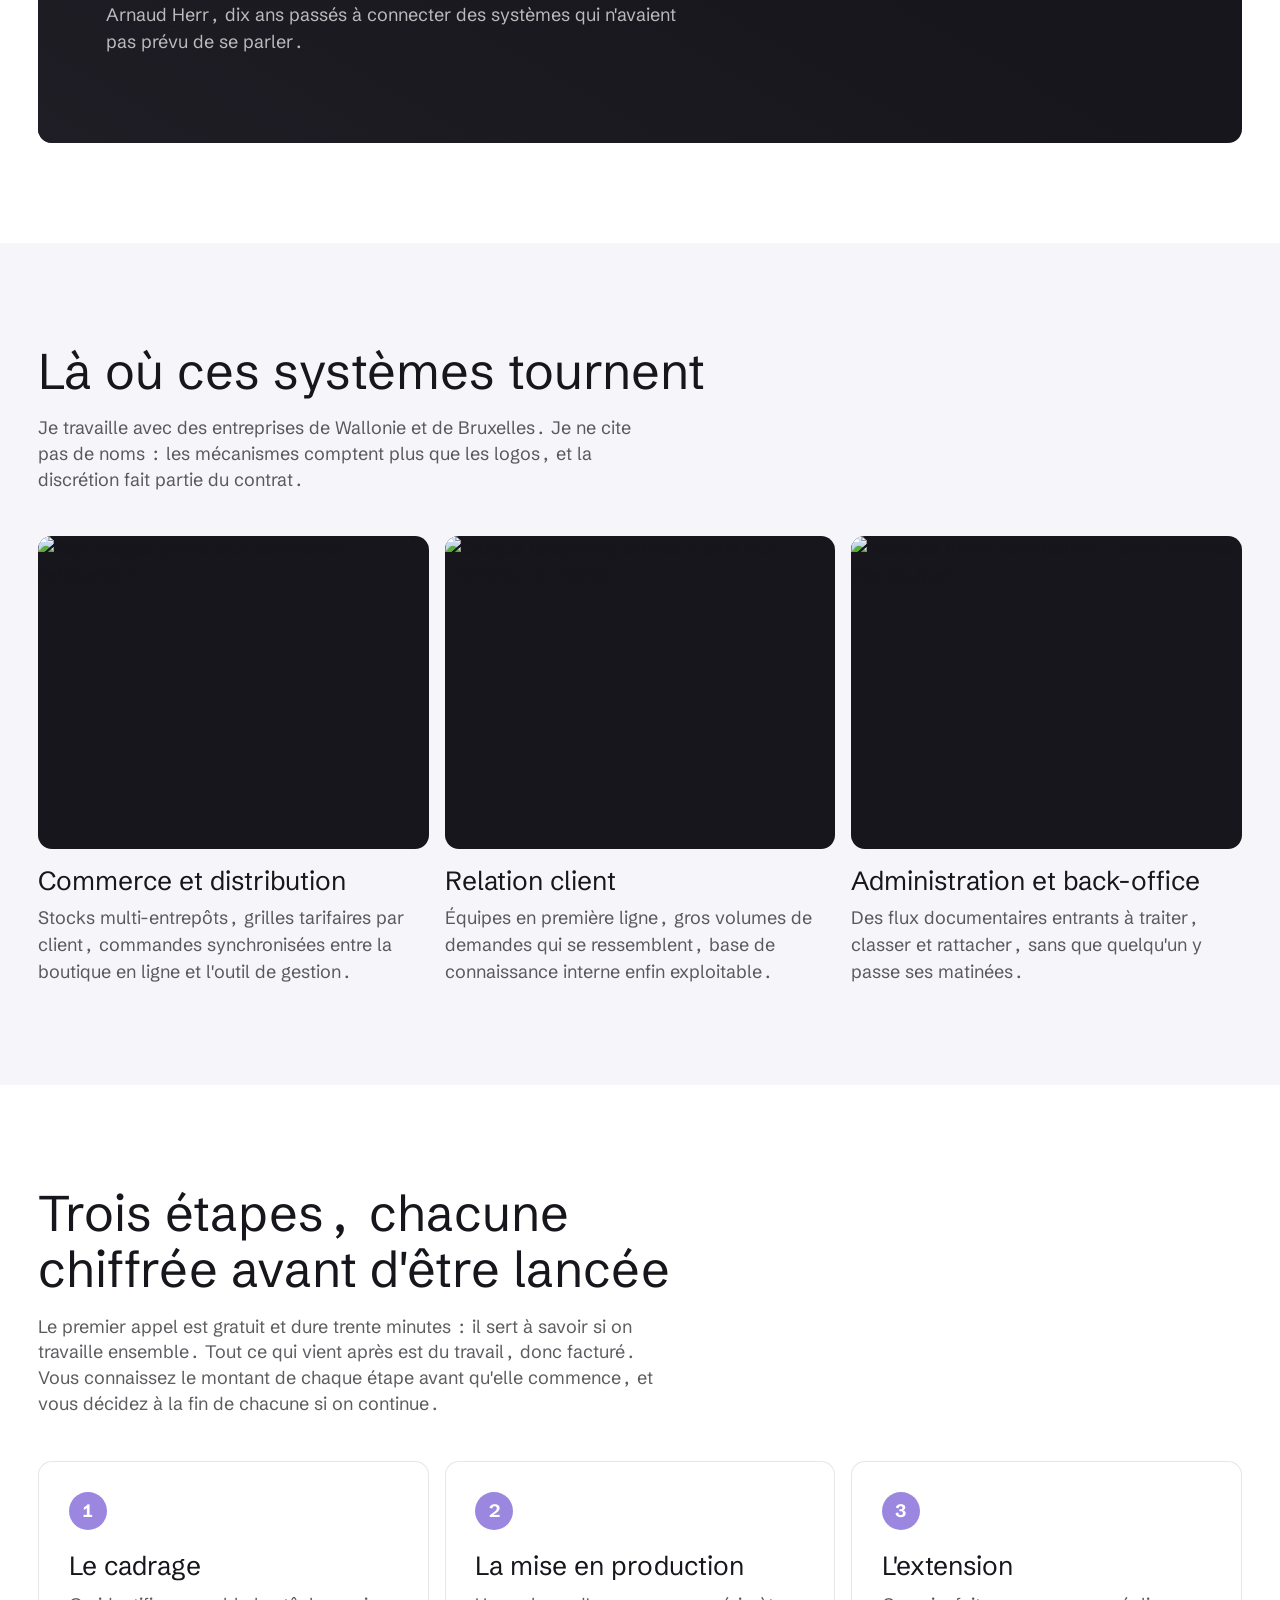
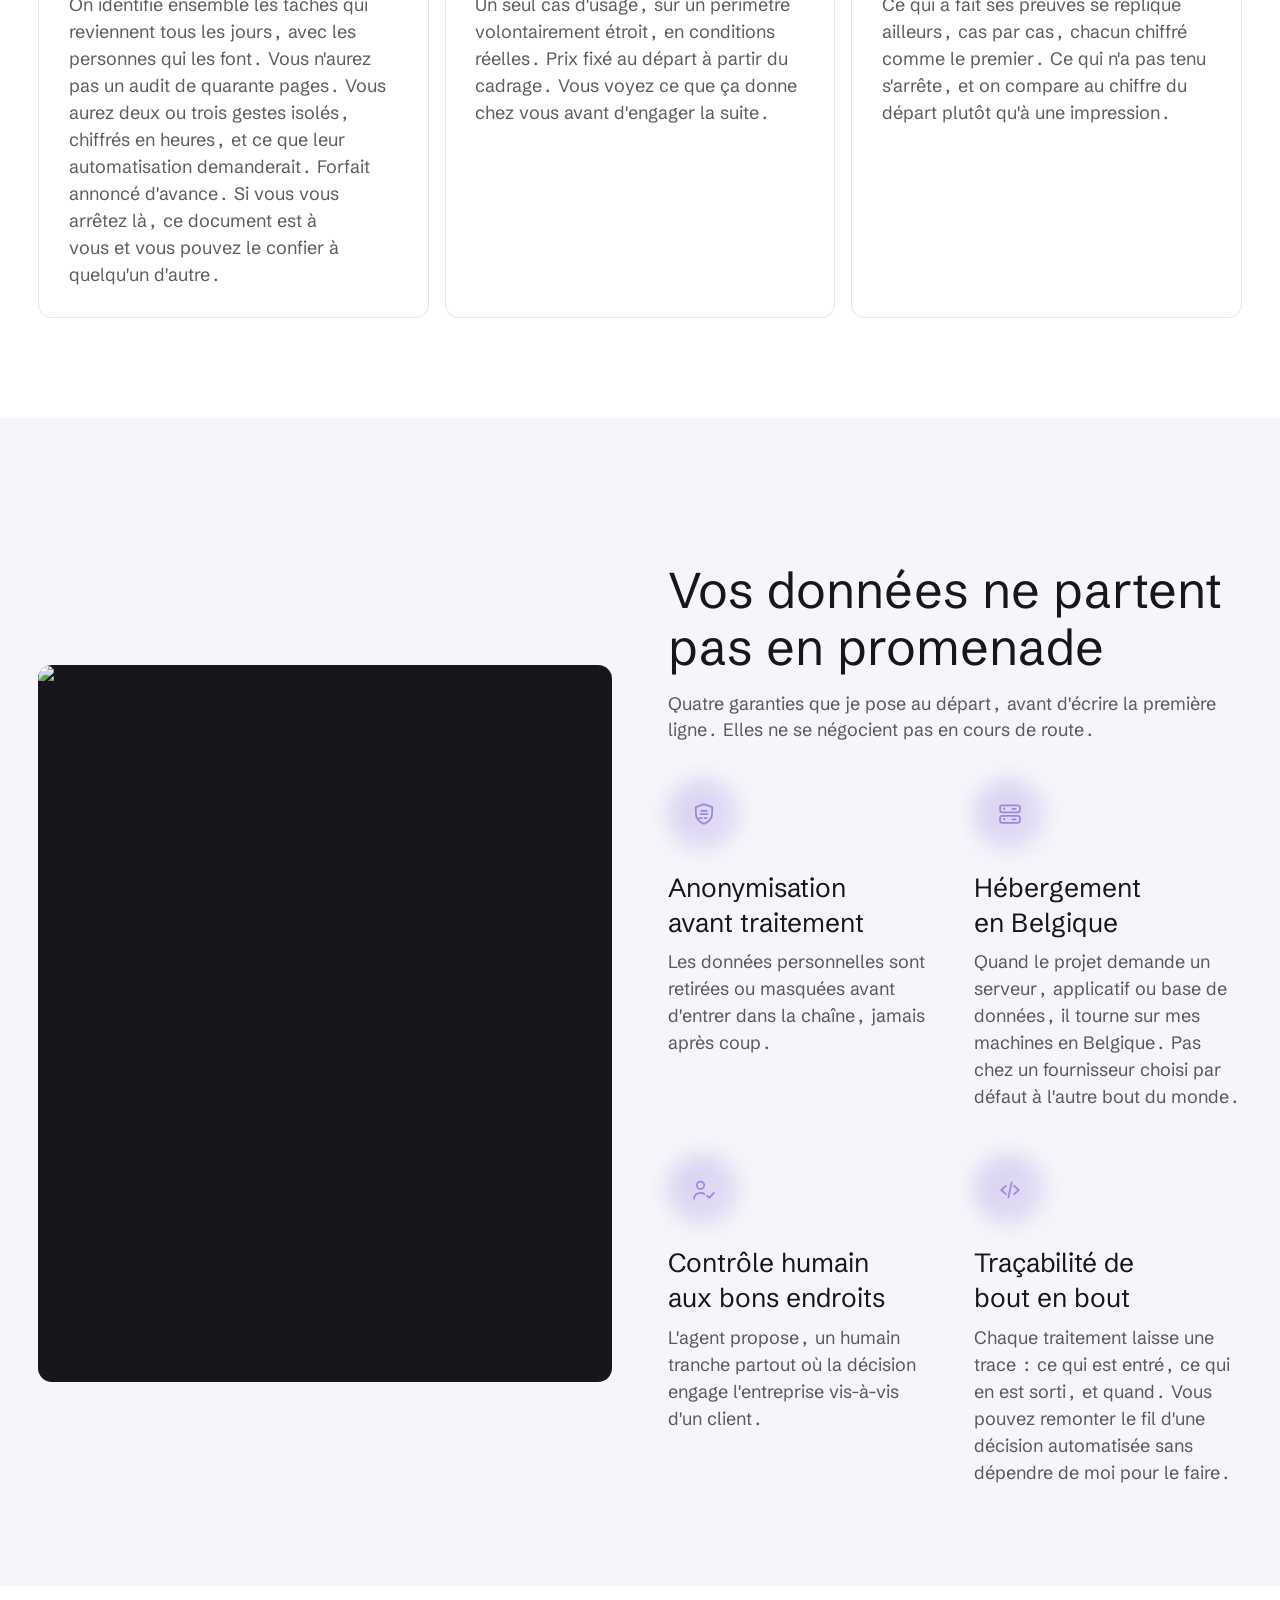
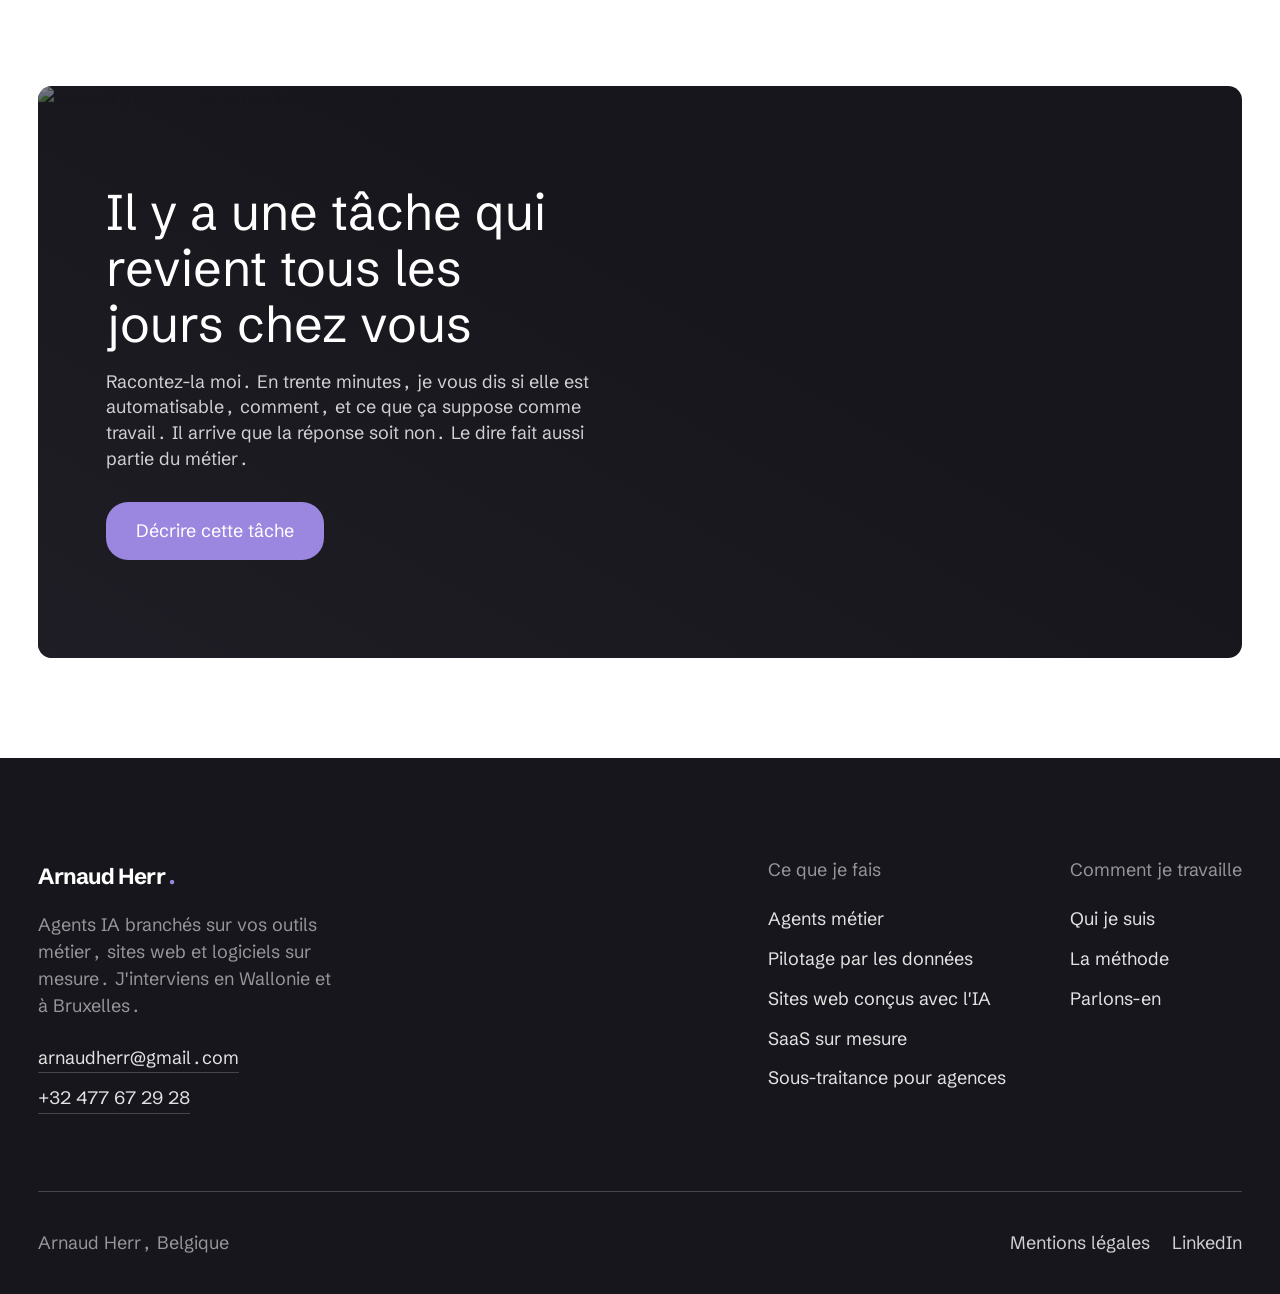
==== commit f08b46e8: "Retirer les Chèques Entreprise et le choix du modèle d'IA Le dispositif wallon des Chèques Entrepris" ====
--- a/index.html
+++ b/index.html
@@ -693,9 +693,9 @@
             </div>
             <div class="benefit" data-rv>
               <div class="benefit__illu"><svg viewBox="0 0 24 24" fill="none" aria-hidden="true"><path d="M8.5 8.5L4.5 12l4 3.5M15.5 8.5l4 3.5-4 3.5" stroke="currentColor" stroke-width="1.5" stroke-linecap="round" stroke-linejoin="round"/><path d="M13.4 5.5l-2.8 13" stroke="currentColor" stroke-width="1.5" stroke-linecap="round"/></svg></div>
-              <h3>Le choix du modèle se discute</h3>
-              <p>Quel fournisseur d'IA traite vos données, dans quel pays, et ce qu'il en fait ensuite. C'est
-              une décision de votre côté, prise avant de commencer, pas un défaut technique subi.</p>
+              <h3>Traçabilité de bout en bout</h3>
+              <p>Chaque traitement laisse une trace : ce qui est entré, ce qui en est sorti, et quand. Vous
+              pouvez remonter le fil d'une décision automatisée sans dépendre de moi pour le faire.</p>
             </div>
           </div>
         </div>
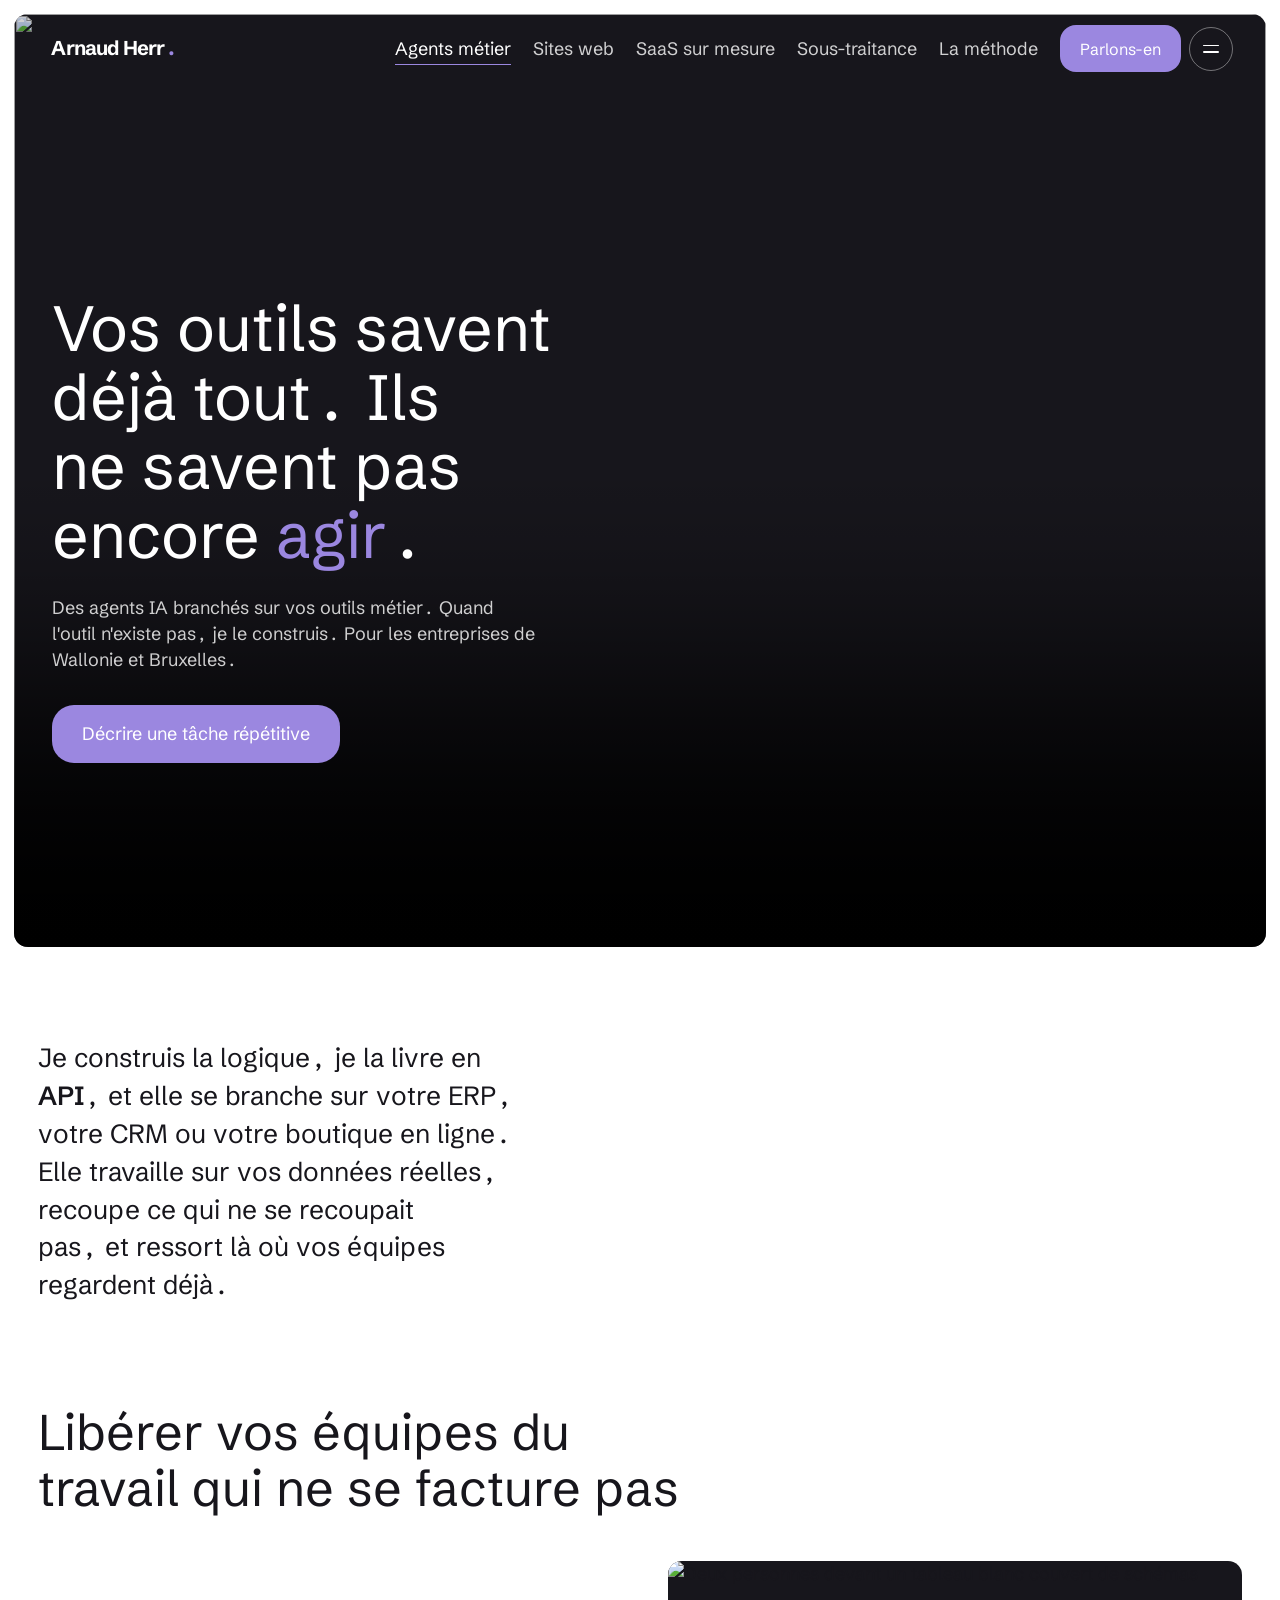
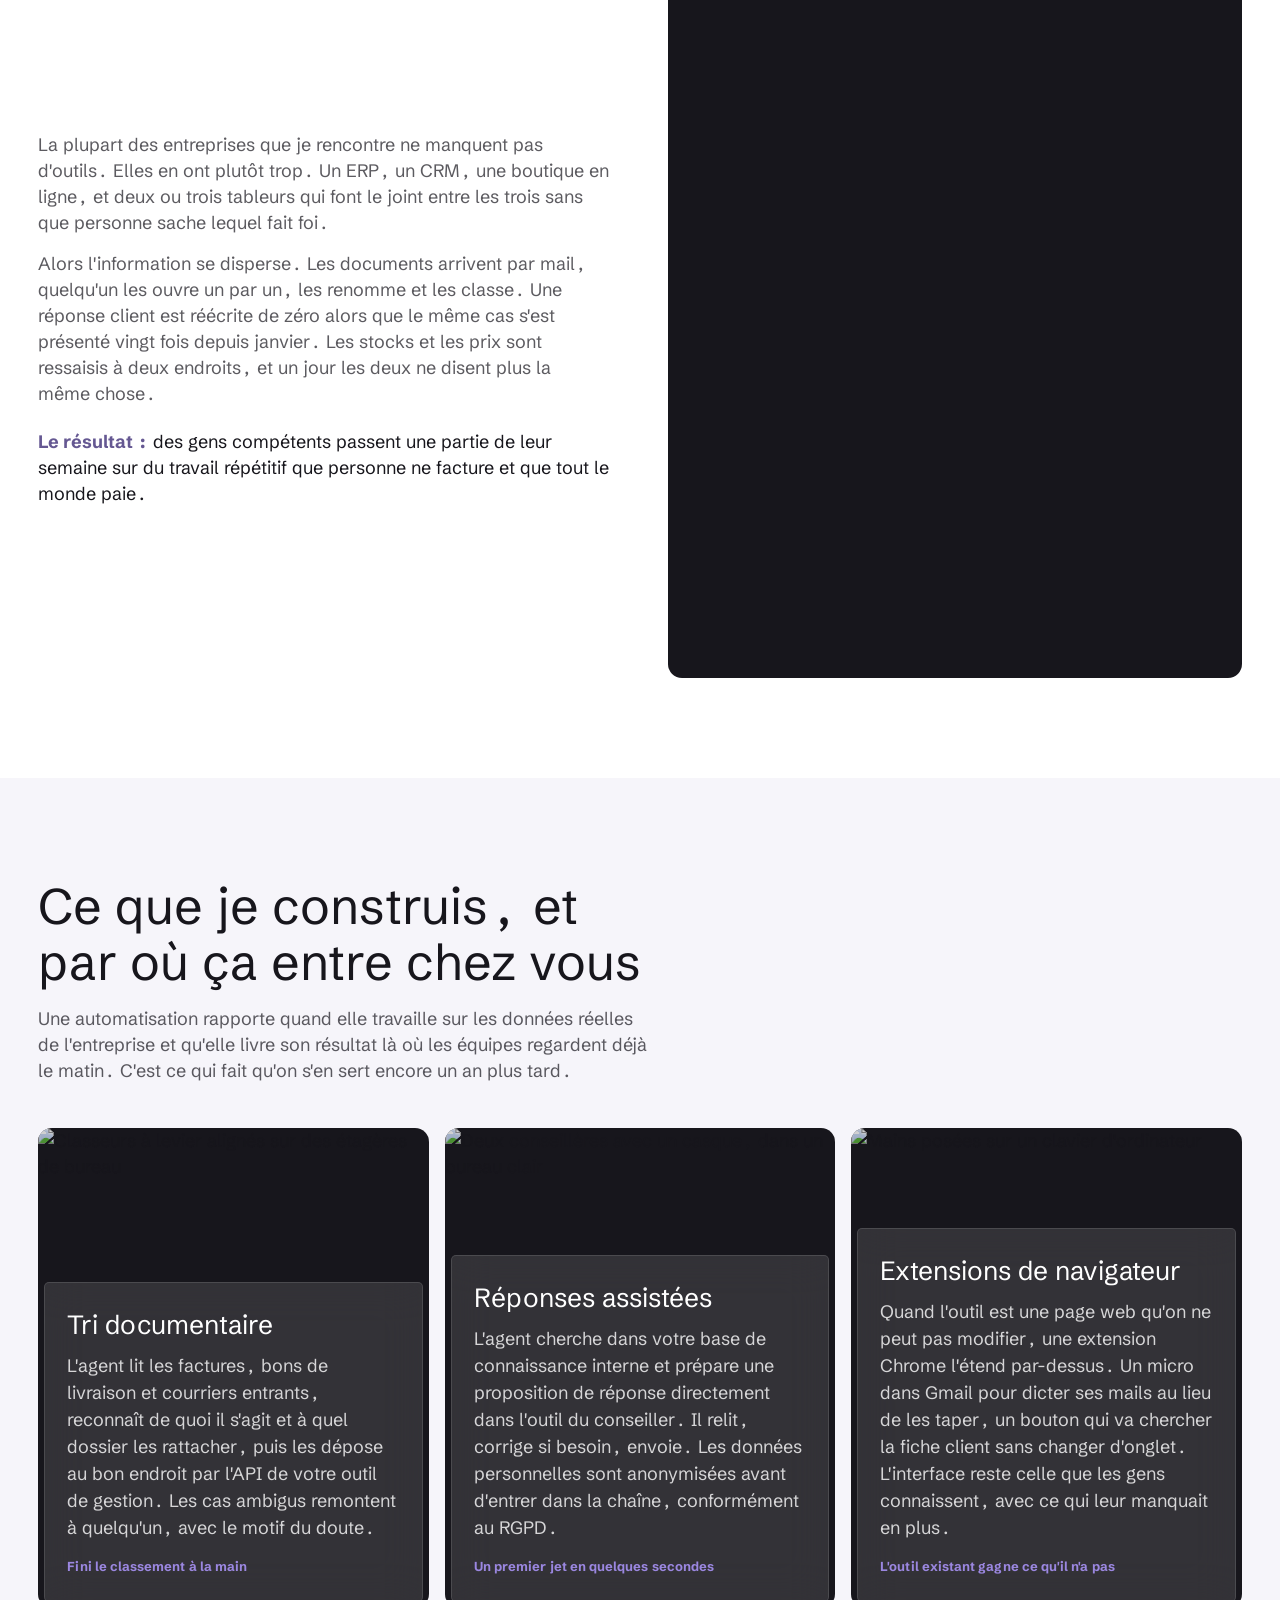
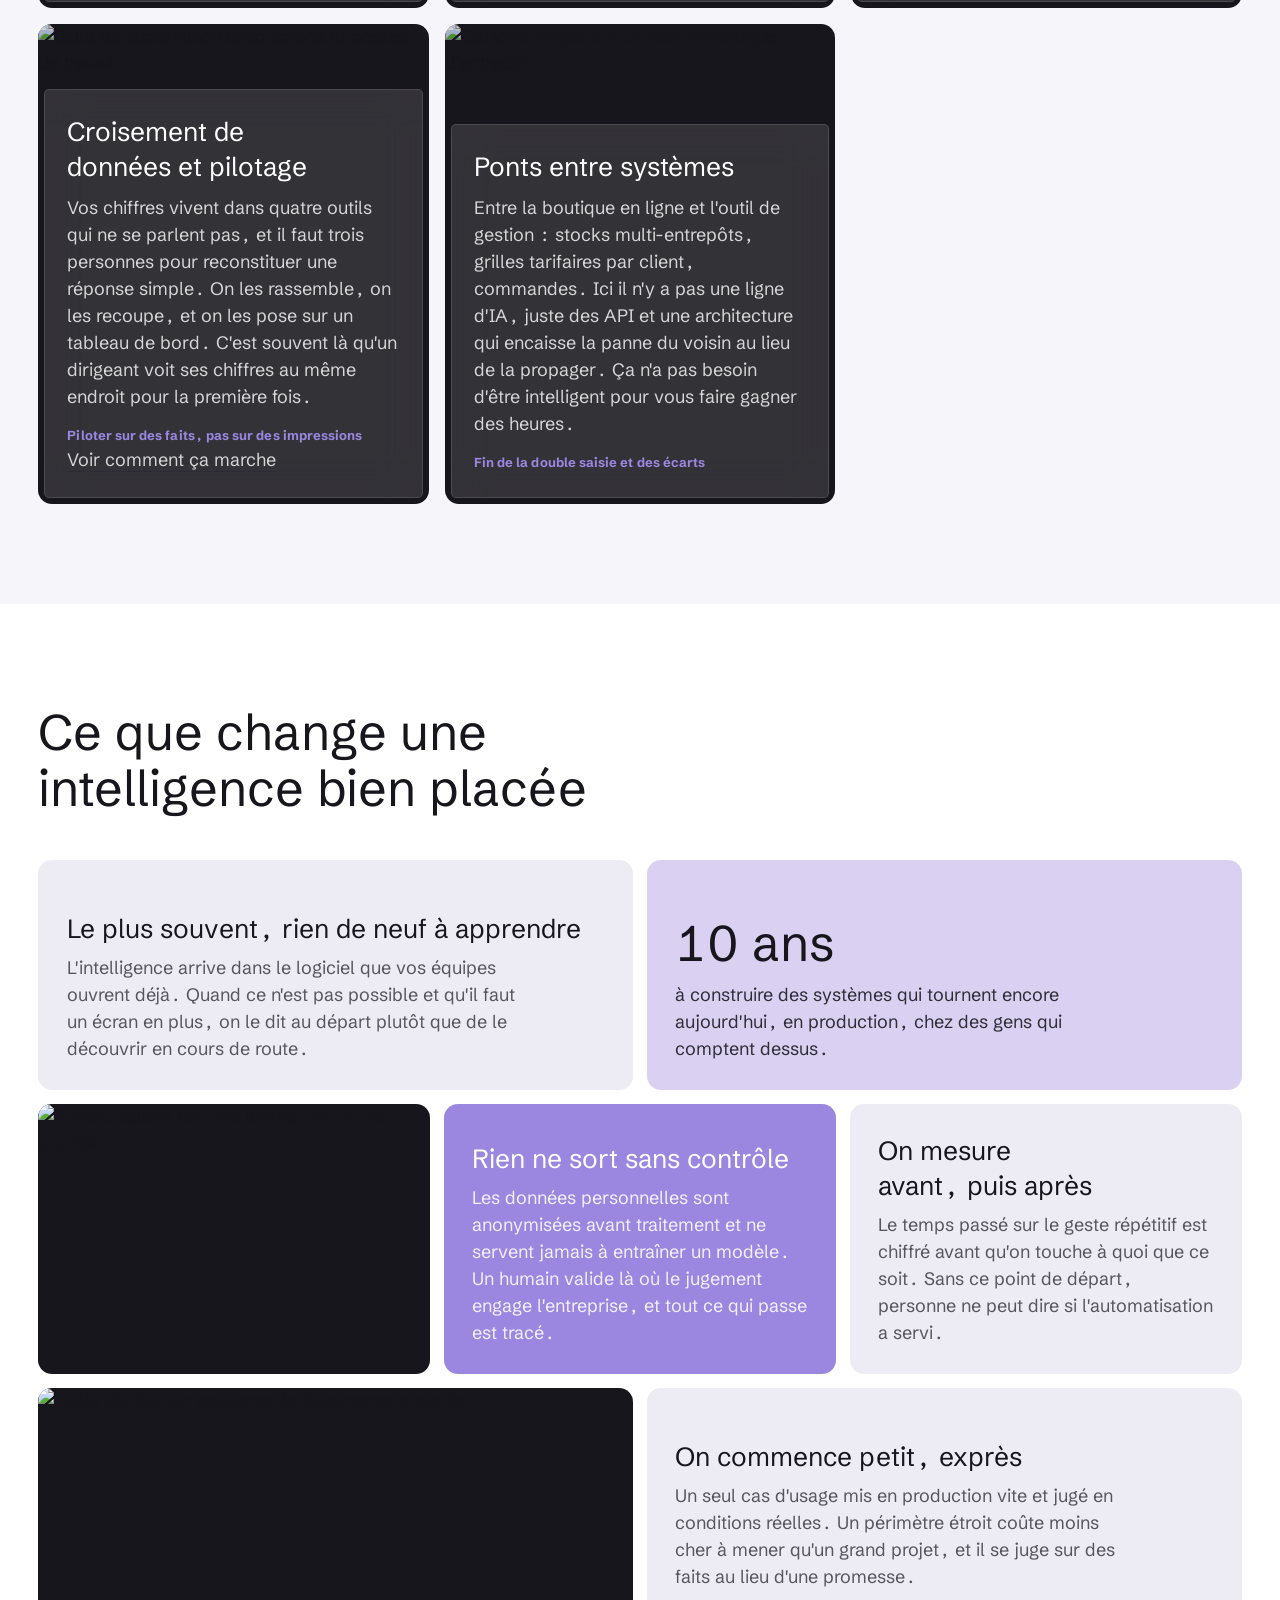
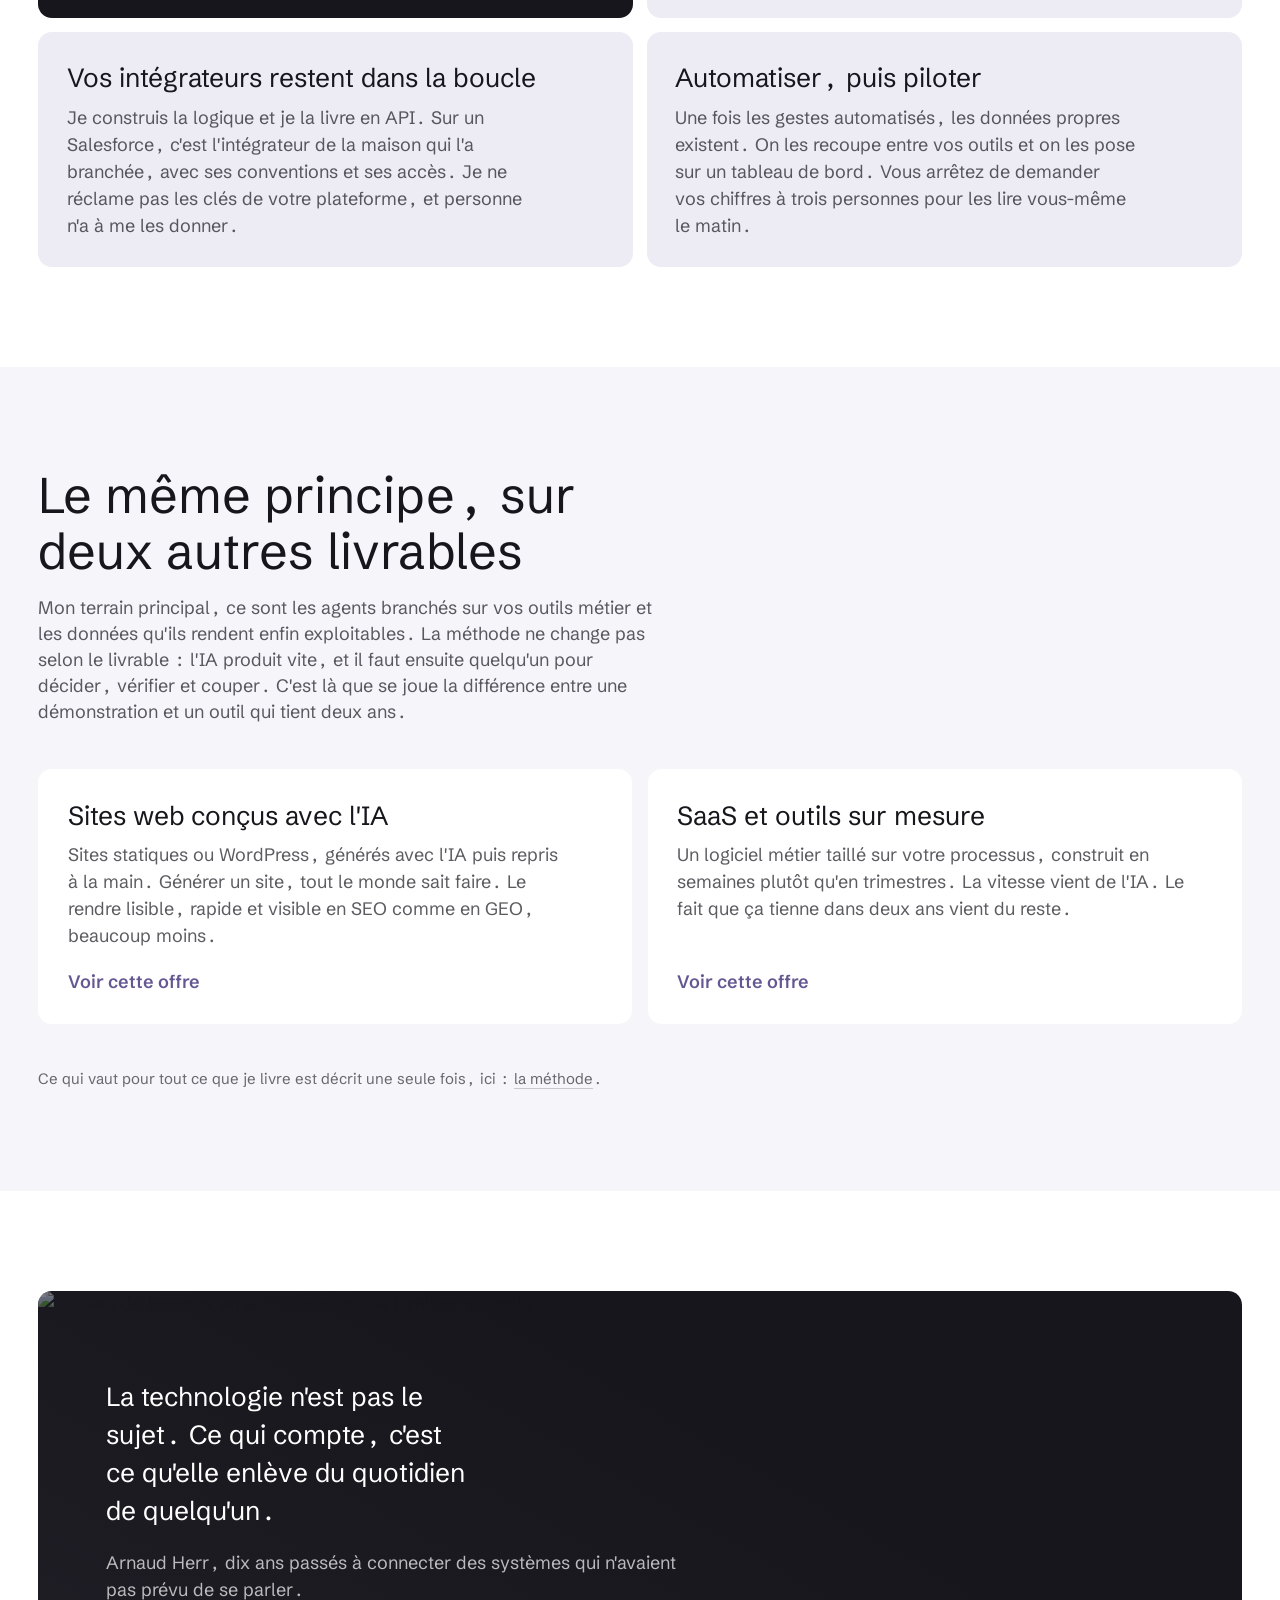
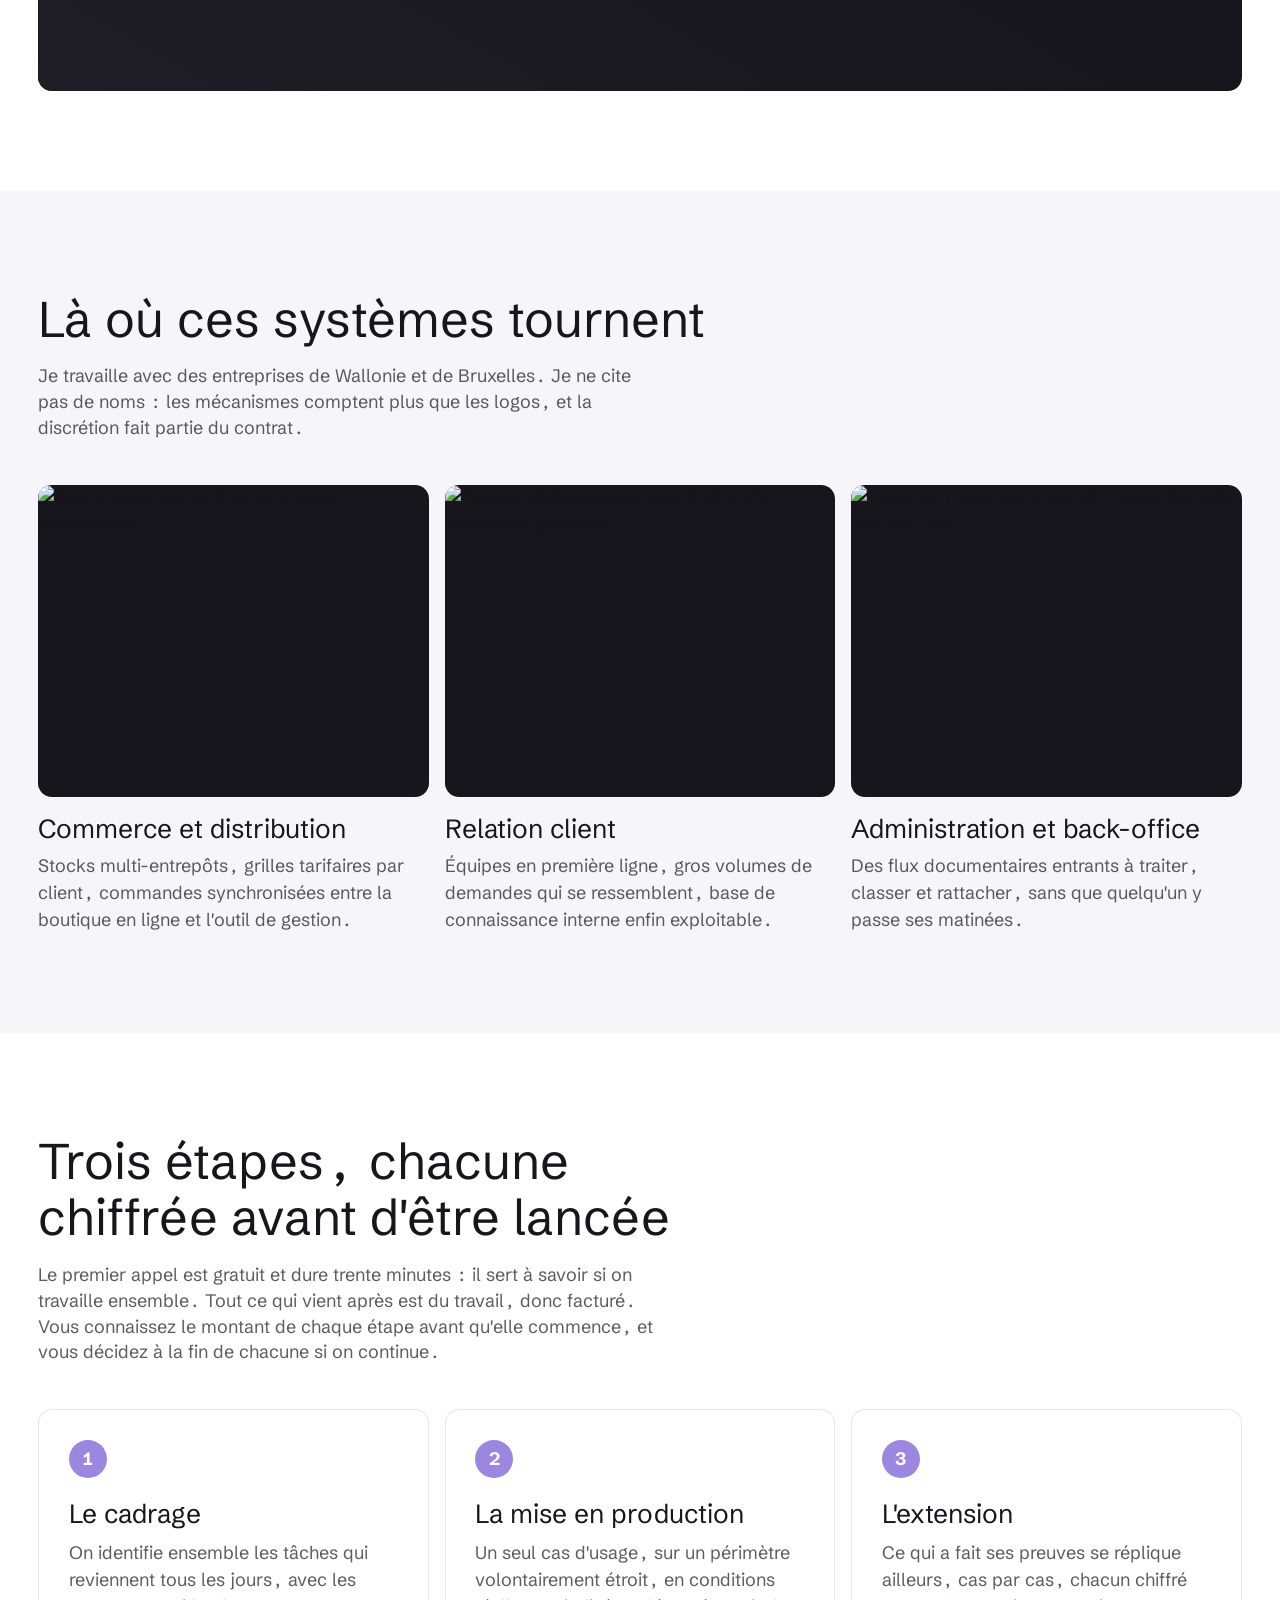
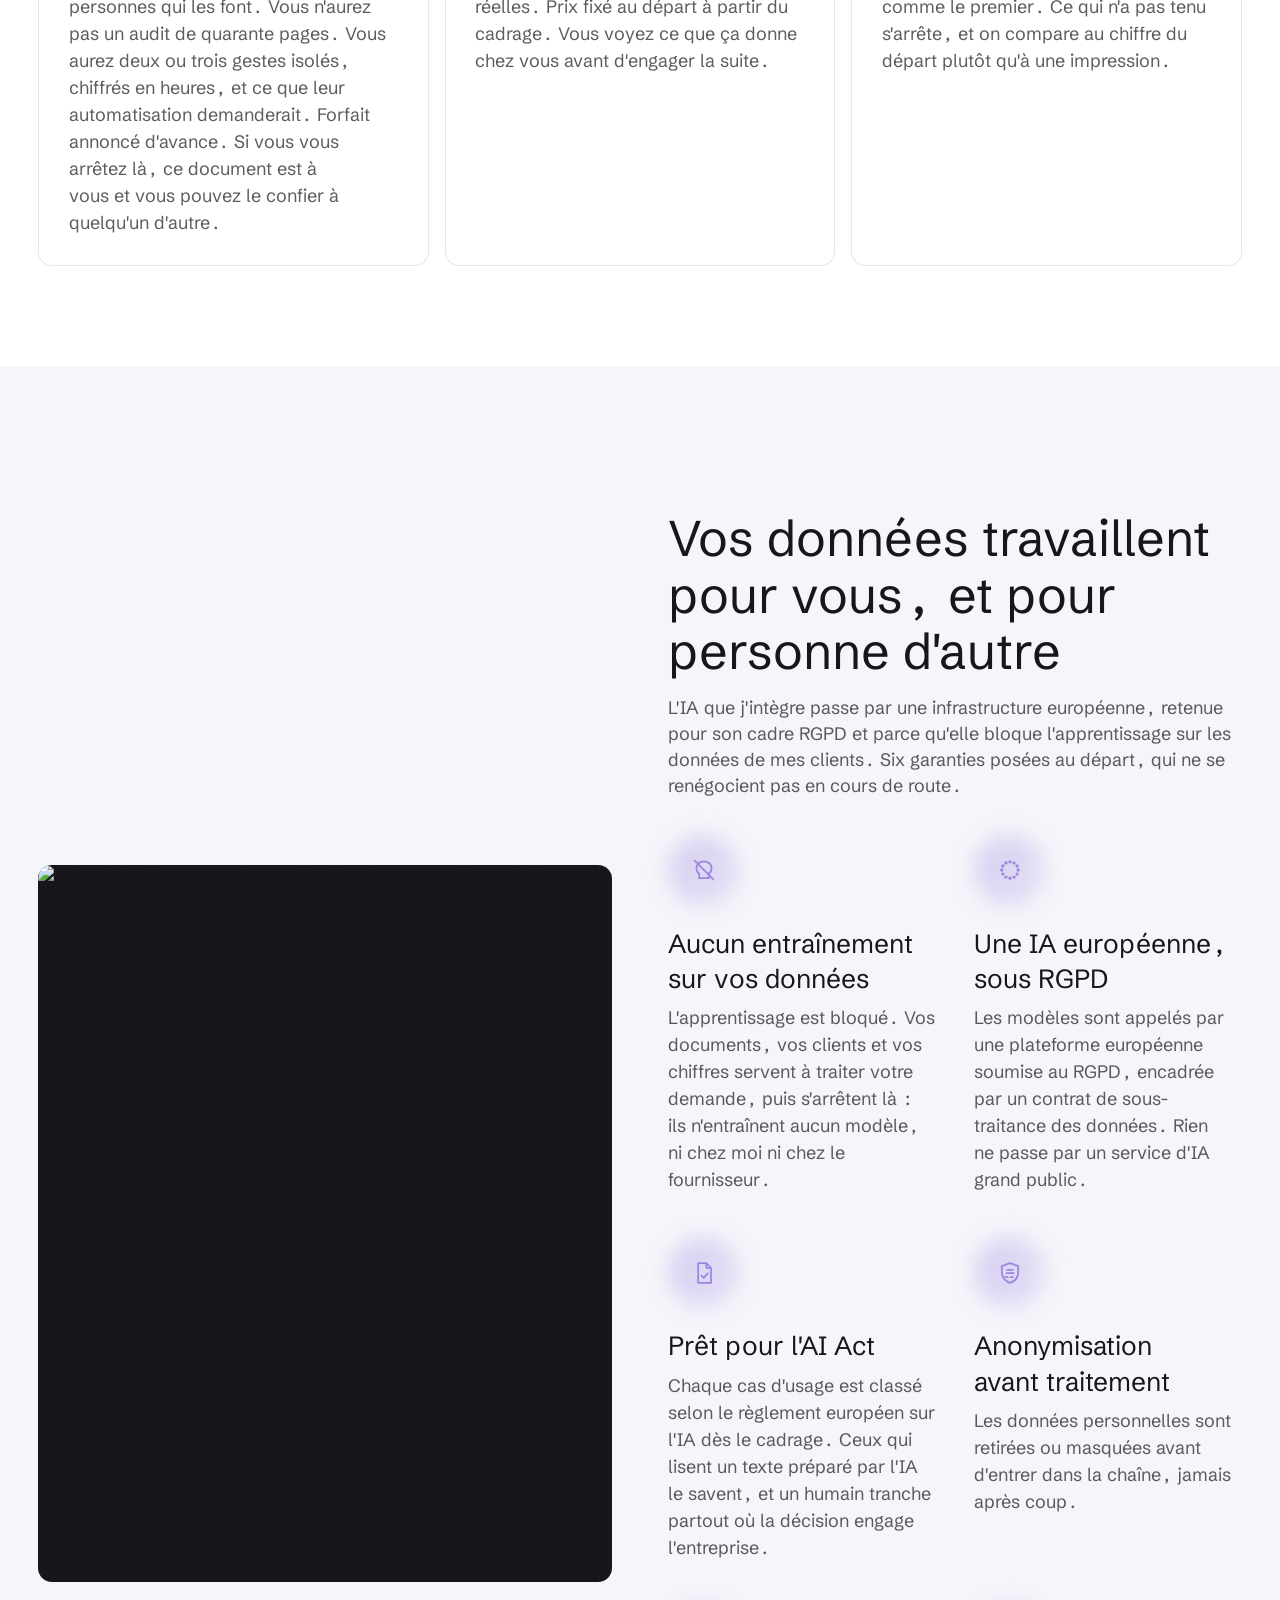
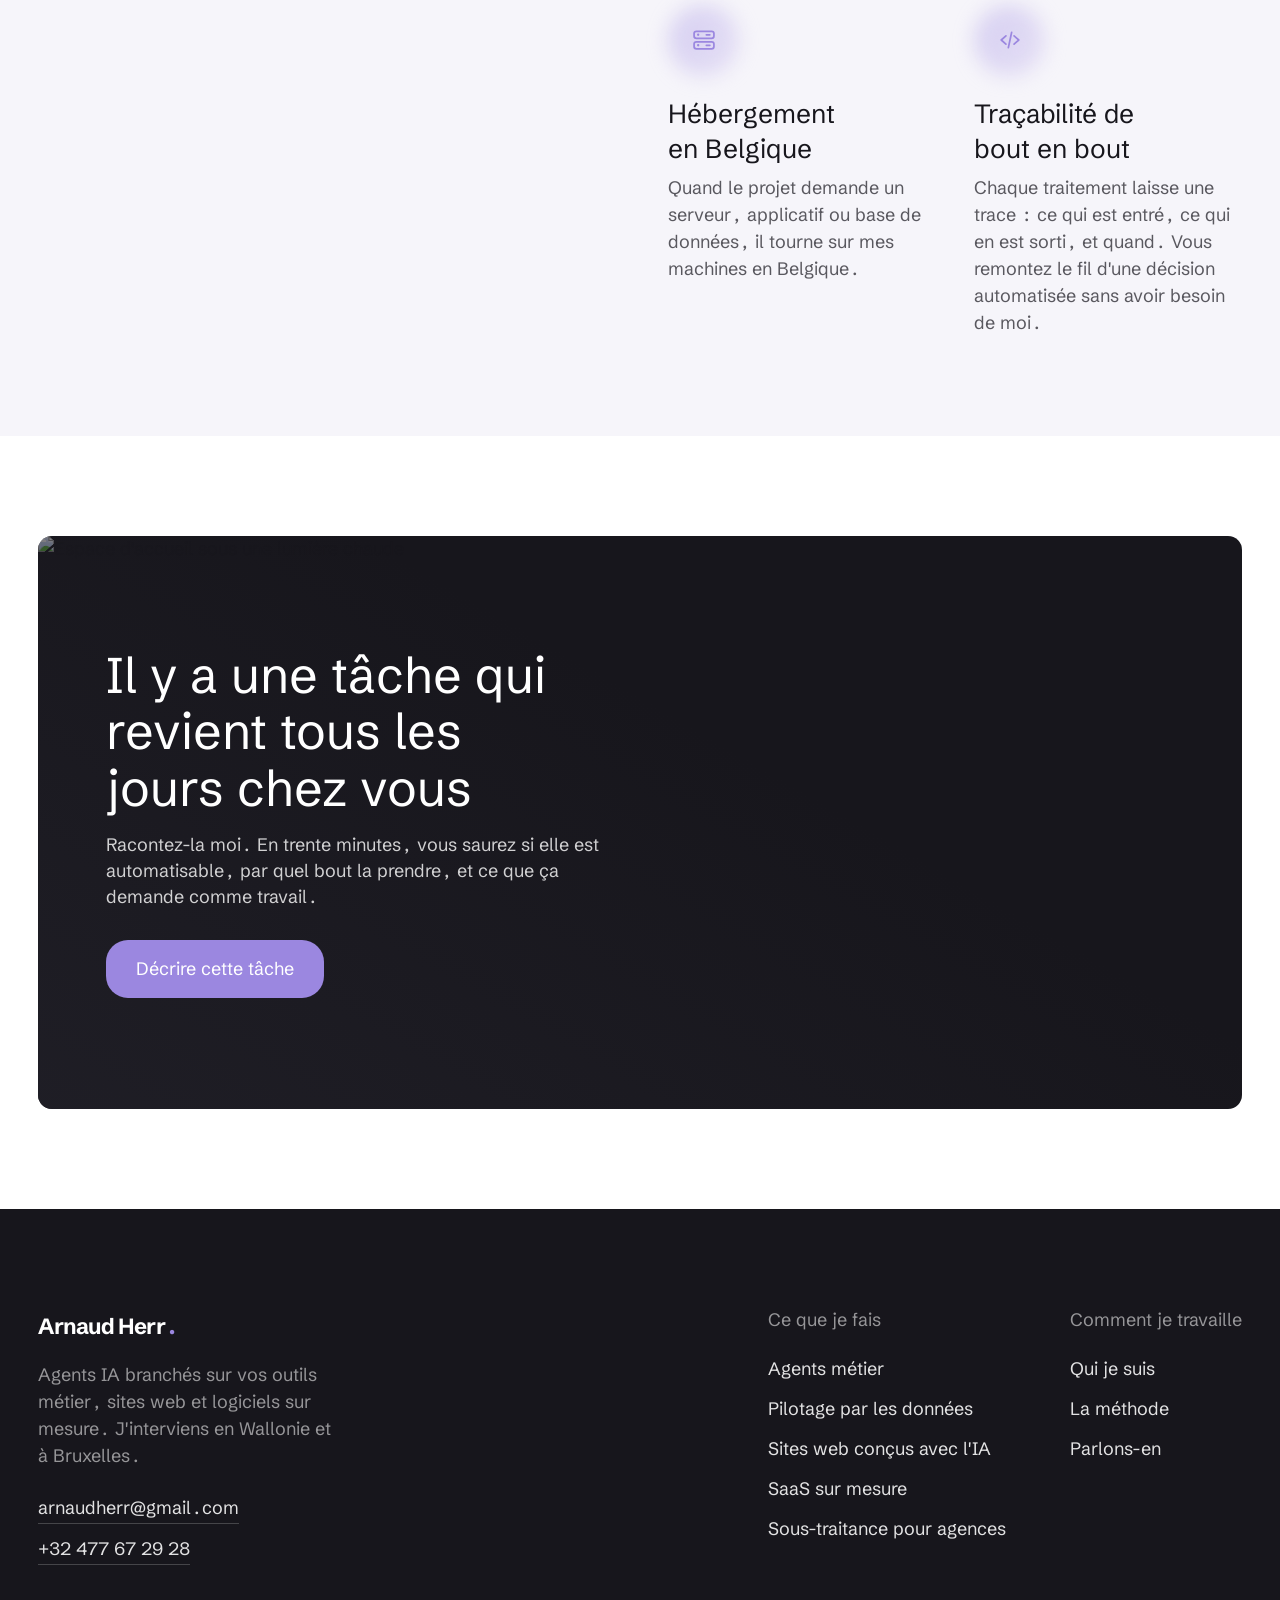
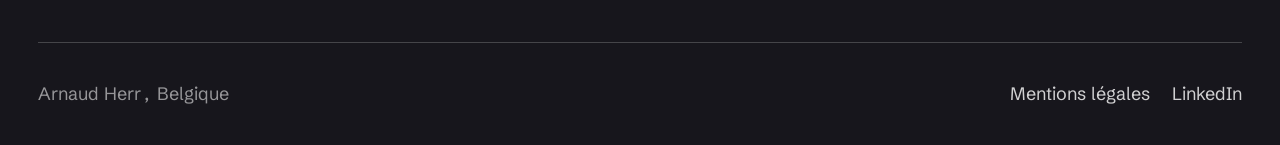
==== commit 6555bbe4: "Données et IA : plateforme européenne, apprentissage bloqué, AI Act L'accueil passe de quatre à six " ====
--- a/index.html
+++ b/index.html
@@ -426,7 +426,7 @@
   <section class="sec-soft" id="faire" aria-labelledby="faire-title">
     <div class="wrap">
       <h2 class="sec-head" id="faire-title" data-rv>Ce que je construis, et par où ça entre chez vous</h2>
-      <p class="lead" data-rv>Une automatisation n'a d'intérêt qu'à deux conditions : qu'elle soit nourrie des données réelles de l'entreprise, et qu'elle ressorte là où les équipes regardent déjà le matin. Sinon vous obtenez une démonstration réussie que plus personne ne lance au bout de trois semaines. J'en ai vu passer quelques-unes.</p>
+      <p class="lead" data-rv>Une automatisation rapporte quand elle travaille sur les données réelles de l'entreprise et qu'elle livre son résultat là où les équipes regardent déjà le matin. C'est ce qui fait qu'on s'en sert encore un an plus tard.</p>
       <p class="rail-hint">← Faites glisser</p>
 
       <ul class="rail">
@@ -517,7 +517,7 @@
         <article class="b b-coral b-2" data-rv>
           <div>
             <h3>Rien ne sort sans contrôle</h3>
-            <p>Les données personnelles sont anonymisées avant traitement. Un humain valide là où le jugement engage l'entreprise. Tout ce qui passe est tracé.</p>
+            <p>Les données personnelles sont anonymisées avant traitement et ne servent jamais à entraîner un modèle. Un humain valide là où le jugement engage l'entreprise, et tout ce qui passe est tracé.</p>
           </div>
         </article>
 
@@ -668,34 +668,41 @@
     <div class="wrap">
       <div class="duo duo--reverse">
         <div>
-          <h2 class="sec-head" id="cadre-title" data-rv>Vos données ne partent pas en promenade</h2>
-          <p class="lead" data-rv>Quatre garanties que je pose au départ, avant d'écrire la première ligne.
-          Elles ne se négocient pas en cours de route.</p>
+          <h2 class="sec-head" id="cadre-title" data-rv>Vos données travaillent pour vous, et pour personne d'autre</h2>
+          <p class="lead" data-rv>L'IA que j'intègre passe par une infrastructure européenne, retenue pour son cadre
+          RGPD et parce qu'elle bloque l'apprentissage sur les données de mes clients. Six garanties posées au
+          départ, qui ne se renégocient pas en cours de route.</p>
 
           <div class="benefits">
+            <div class="benefit" data-rv>
+              <div class="benefit__illu"><svg viewBox="0 0 24 24" fill="none" aria-hidden="true"><path d="M12 4.5c-3.6 0-6.5 2.6-6.5 6 0 1.9.9 3.6 2.4 4.7V19h8.2v-3.8c1.5-1.1 2.4-2.8 2.4-4.7 0-3.4-2.9-6-6.5-6Z" stroke="currentColor" stroke-width="1.5" stroke-linejoin="round"/><path d="M4 4l16 16" stroke="currentColor" stroke-width="1.5" stroke-linecap="round"/></svg></div>
+              <h3>Aucun entraînement sur vos données</h3>
+              <p>L'apprentissage est bloqué. Vos documents, vos clients et vos chiffres servent à traiter votre demande, puis s'arrêtent là : ils n'entraînent aucun modèle, ni chez moi ni chez le fournisseur.</p>
+            </div>
+            <div class="benefit" data-rv>
+              <div class="benefit__illu"><svg viewBox="0 0 24 24" fill="none" aria-hidden="true"><circle cx="19.0" cy="12.0" r="1.4" fill="currentColor"/><circle cx="18.1" cy="15.5" r="1.4" fill="currentColor"/><circle cx="15.5" cy="18.1" r="1.4" fill="currentColor"/><circle cx="12.0" cy="19.0" r="1.4" fill="currentColor"/><circle cx="8.5" cy="18.1" r="1.4" fill="currentColor"/><circle cx="5.9" cy="15.5" r="1.4" fill="currentColor"/><circle cx="5.0" cy="12.0" r="1.4" fill="currentColor"/><circle cx="5.9" cy="8.5" r="1.4" fill="currentColor"/><circle cx="8.5" cy="5.9" r="1.4" fill="currentColor"/><circle cx="12.0" cy="5.0" r="1.4" fill="currentColor"/><circle cx="15.5" cy="5.9" r="1.4" fill="currentColor"/><circle cx="18.1" cy="8.5" r="1.4" fill="currentColor"/></svg></div>
+              <h3>Une IA européenne, sous RGPD</h3>
+              <p>Les modèles sont appelés par une plateforme européenne soumise au RGPD, encadrée par un contrat de sous-traitance des données. Rien ne passe par un service d'IA grand public.</p>
+            </div>
+            <div class="benefit" data-rv>
+              <div class="benefit__illu"><svg viewBox="0 0 24 24" fill="none" aria-hidden="true"><path d="M7 3.5h7l4 4V20.5H7z" stroke="currentColor" stroke-width="1.5" stroke-linejoin="round"/><path d="M14 3.5v4h4" stroke="currentColor" stroke-width="1.5" stroke-linejoin="round"/><path d="M9.8 14.2l1.9 1.9 3.5-3.8" stroke="currentColor" stroke-width="1.5" stroke-linecap="round" stroke-linejoin="round"/></svg></div>
+              <h3>Prêt pour l'AI Act</h3>
+              <p>Chaque cas d'usage est classé selon le règlement européen sur l'IA dès le cadrage. Ceux qui lisent un texte préparé par l'IA le savent, et un humain tranche partout où la décision engage l'entreprise.</p>
+            </div>
             <div class="benefit" data-rv>
               <div class="benefit__illu"><svg viewBox="0 0 24 24" fill="none" aria-hidden="true"><path d="M12 3.5l7 2.6v5.3c0 4.3-2.9 7.6-7 9.1-4.1-1.5-7-4.8-7-9.1V6.1l7-2.6Z" stroke="currentColor" stroke-width="1.5" stroke-linejoin="round"/><path d="M9 12.2h6M9.6 9.4h4.8" stroke="currentColor" stroke-width="1.5" stroke-linecap="round"/><path d="M8 15.6h8" stroke="currentColor" stroke-width="1.5" stroke-linecap="round" stroke-dasharray="2 2.4"/></svg></div>
               <h3>Anonymisation avant traitement</h3>
-              <p>Les données personnelles sont retirées ou masquées avant d'entrer dans la chaîne, jamais
-              après coup.</p>
+              <p>Les données personnelles sont retirées ou masquées avant d'entrer dans la chaîne, jamais après coup.</p>
             </div>
             <div class="benefit" data-rv>
               <div class="benefit__illu"><svg viewBox="0 0 24 24" fill="none" aria-hidden="true"><rect x="3.5" y="4.5" width="17" height="6" rx="2" stroke="currentColor" stroke-width="1.5"/><rect x="3.5" y="13.5" width="17" height="6" rx="2" stroke="currentColor" stroke-width="1.5"/><path d="M7 7.5h.01M7 16.5h.01" stroke="currentColor" stroke-width="2" stroke-linecap="round"/><path d="M14 7.5h3M14 16.5h3" stroke="currentColor" stroke-width="1.5" stroke-linecap="round"/></svg></div>
               <h3>Hébergement en Belgique</h3>
-              <p>Quand le projet demande un serveur, applicatif ou base de données, il tourne sur mes machines
-              en Belgique. Pas chez un fournisseur choisi par défaut à l'autre bout du monde.</p>
-            </div>
-            <div class="benefit" data-rv>
-              <div class="benefit__illu"><svg viewBox="0 0 24 24" fill="none" aria-hidden="true"><circle cx="9" cy="8" r="3.2" stroke="currentColor" stroke-width="1.5"/><path d="M3.5 19.5c0-3 2.5-5 5.5-5 1.2 0 2.3.3 3.2.9" stroke="currentColor" stroke-width="1.5" stroke-linecap="round"/><path d="M14.5 16.8l2 2 4-4.3" stroke="currentColor" stroke-width="1.5" stroke-linecap="round" stroke-linejoin="round"/></svg></div>
-              <h3>Contrôle humain aux bons endroits</h3>
-              <p>L'agent propose, un humain tranche partout où la décision engage l'entreprise vis-à-vis d'un
-              client.</p>
+              <p>Quand le projet demande un serveur, applicatif ou base de données, il tourne sur mes machines en Belgique.</p>
             </div>
             <div class="benefit" data-rv>
               <div class="benefit__illu"><svg viewBox="0 0 24 24" fill="none" aria-hidden="true"><path d="M8.5 8.5L4.5 12l4 3.5M15.5 8.5l4 3.5-4 3.5" stroke="currentColor" stroke-width="1.5" stroke-linecap="round" stroke-linejoin="round"/><path d="M13.4 5.5l-2.8 13" stroke="currentColor" stroke-width="1.5" stroke-linecap="round"/></svg></div>
               <h3>Traçabilité de bout en bout</h3>
-              <p>Chaque traitement laisse une trace : ce qui est entré, ce qui en est sorti, et quand. Vous
-              pouvez remonter le fil d'une décision automatisée sans dépendre de moi pour le faire.</p>
+              <p>Chaque traitement laisse une trace : ce qui est entré, ce qui en est sorti, et quand. Vous remontez le fil d'une décision automatisée sans avoir besoin de moi.</p>
             </div>
           </div>
         </div>
@@ -717,7 +724,7 @@
              alt="Espace d'accueil sous une lumière chaude">
         <div class="cta-in">
           <h2 id="contact-title">Il y a une tâche qui revient tous les jours chez vous</h2>
-          <p>Racontez-la moi. En trente minutes, je vous dis si elle est automatisable, comment, et ce que ça suppose comme travail. Il arrive que la réponse soit non. Le dire fait aussi partie du métier.</p>
+          <p>Racontez-la moi. En trente minutes, vous saurez si elle est automatisable, par quel bout la prendre, et ce que ça demande comme travail.</p>
           <a href="contact/" class="btn btn-block">Décrire cette tâche</a>
         </div>
       </div>
